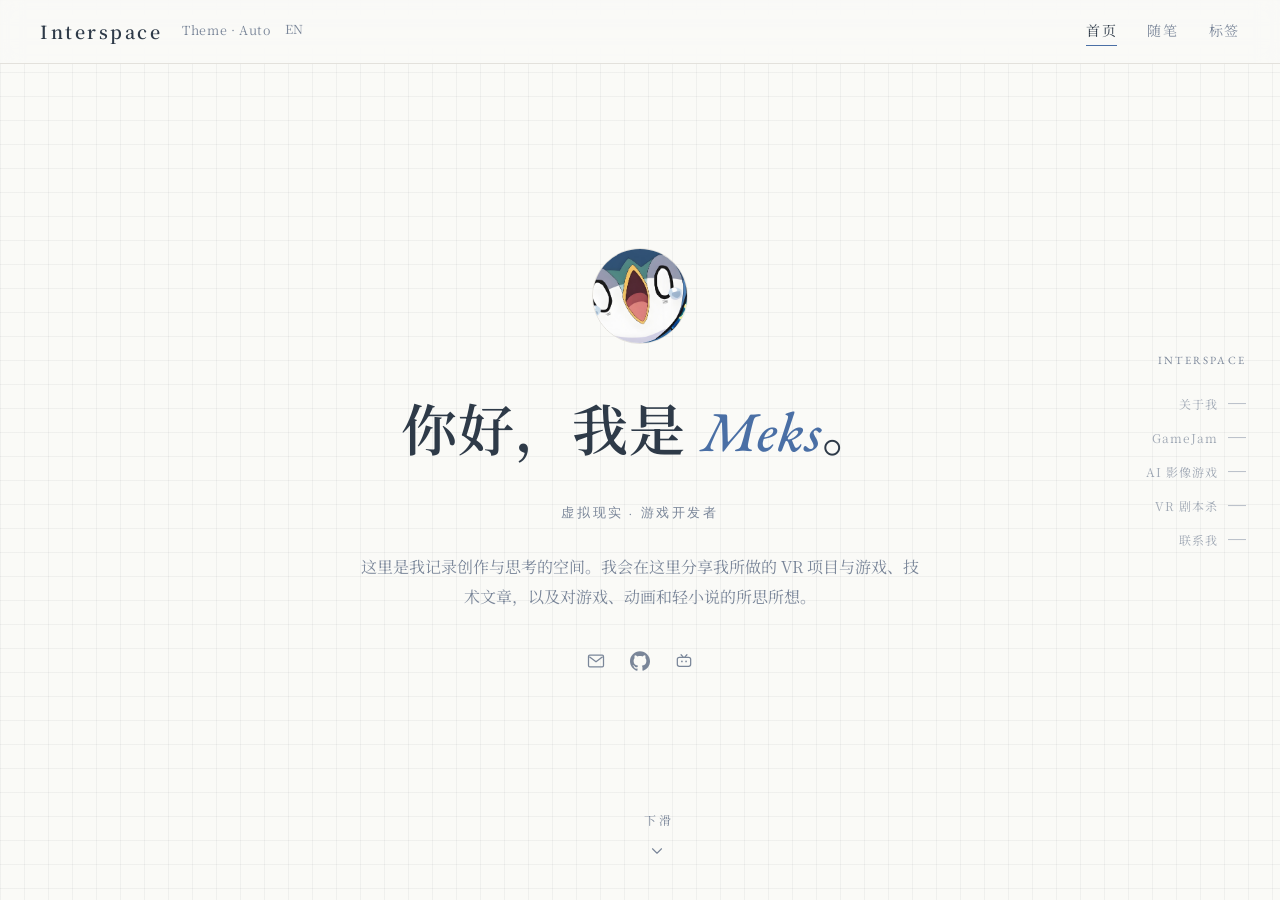
==== index-zh.html @ a68ef485 "Initial site" ====
<!DOCTYPE html>
<html lang="zh-CN" data-theme="system">

<head>
  <meta charset="UTF-8">
  <meta name="viewport" content="width=device-width, initial-scale=1.0">
  <title>Interspace</title>
  <meta name="description" content="Interspace — Meks 的个人博客：代码、建造手记，以及偶尔的随笔。">
  <link rel="icon"
    href="data:image/svg+xml,%3Csvg xmlns='http://www.w3.org/2000/svg' viewBox='0 0 32 32'%3E%3Ccircle cx='16' cy='16' r='9' fill='%232E3A48'/%3E%3C/svg%3E">
  <link rel="preconnect" href="https://fonts.googleapis.com">
  <link rel="preconnect" href="https://fonts.gstatic.com" crossorigin>
  <link
    href="https://fonts.googleapis.com/css2?family=EB+Garamond:ital,wght@0,400;0,500;1,400;1,500&family=Noto+Serif+SC:wght@400;600&display=swap"
    rel="stylesheet">
  <link rel="stylesheet" href="css/style.css?v=10">
  <script>
    (function () {
      var d = document.documentElement;
      d.classList.add('js');
      try {
        var t = localStorage.getItem('yiyu-theme');
        d.setAttribute('data-theme', t || 'system');
      } catch (e) { d.setAttribute('data-theme', 'system'); }
      try {
        if (window.matchMedia('(prefers-reduced-motion: reduce)').matches) d.classList.add('reduced');
      } catch (e) { }
    })();
  </script>
</head>

<body>

  <header class="site-nav">
    <a class="site-logo" href="#s1">Interspace</a>
    <button class="bar-btn" id="themeToggle" type="button">Theme · Auto</button>
    <a class="bar-btn lang-btn" href="index.html" hreflang="en">EN</a>
    <nav class="nav-links" aria-label="主导航">
      <a class="nav-link is-here" href="#s1" aria-current="page">首页</a>
      <a class="nav-link" href="notes-zh.html">随笔</a>
      <a class="nav-link" href="tags-zh.html">标签</a>
    </nav>
  </header>

  <aside class="rail" aria-label="章节进度">
    <span class="rail-name" aria-hidden="true">INTERSPACE</span>
    <nav class="rail-dots" aria-label="章节导航">
      <button class="rail-dot is-current" type="button" aria-label="开场" hidden><span class="dot"
          aria-hidden="true"></span><span class="rail-label">开场</span></button>
      <button class="rail-dot" type="button" aria-label="关于我"><span class="dot" aria-hidden="true"></span><span
          class="rail-label">关于我</span></button>
      <button class="rail-dot" type="button" aria-label="GameJam"><span class="dot" aria-hidden="true"></span><span
          class="rail-label">GameJam</span></button>
      <button class="rail-dot" type="button" aria-label="AI 影像游戏"><span class="dot" aria-hidden="true"></span><span
          class="rail-label">AI 影像游戏</span></button>
      <button class="rail-dot" type="button" aria-label="VR 剧本杀"><span class="dot" aria-hidden="true"></span><span
          class="rail-label">VR 剧本杀</span></button>
      <button class="rail-dot" type="button" aria-label="联系我"><span class="dot" aria-hidden="true"></span><span
          class="rail-label">联系我</span></button>
    </nav>
  </aside>

  <main class="deck" id="deck">
    <div class="deck-track" id="track">

      <!-- 1. 开场 · Hero -->
      <section class="sheet sheet--hero" id="s1" aria-label="开场">
        <div class="sheet-inner">
          <div class="avatar" data-reveal data-order="0"><img src="images/Piplup.png" alt="Meks 的头像"></div>
          <h1 class="hero-title" data-reveal data-order="1">你好，我是 <em>Meks</em>。</h1>
          <p class="en-label" data-reveal data-order="2">虚拟现实 · 游戏开发者</p>
          <p class="hero-intro" data-reveal data-order="3">这里是我记录创作与思考的空间。我会在这里分享我所做的 VR 项目与游戏、技术文章，以及对游戏、动画和轻小说的所思所想。
          </p>
          <ul class="socials" data-reveal data-order="6">
            <li><a href="mailto:maxyx2025@gmail.com" aria-label="邮箱" rel="noopener"><svg viewBox="0 0 24 24" fill="none"
                  stroke="currentColor" stroke-width="1.5" aria-hidden="true">
                  <rect x="3" y="5" width="18" height="14" rx="1.5" />
                  <path d="M4 7l8 6 8-6" stroke-linejoin="round" />
                </svg></a></li>
            <li><a href="https://github.com/maxyx2025" aria-label="GitHub" rel="noopener"><svg viewBox="0 0 24 24"
                  fill="currentColor" aria-hidden="true">
                  <path
                    d="M12 .297c-6.63 0-12 5.373-12 12 0 5.303 3.438 9.8 8.205 11.385.6.113.82-.258.82-.577 0-.285-.01-1.04-.015-2.04-3.338.724-4.042-1.61-4.042-1.61C4.422 18.07 3.633 17.7 3.633 17.7c-1.087-.744.084-.729.084-.729 1.205.084 1.838 1.236 1.838 1.236 1.07 1.835 2.809 1.305 3.495.998.108-.776.417-1.305.76-1.605-2.665-.3-5.466-1.332-5.466-5.93 0-1.31.465-2.38 1.235-3.22-.135-.303-.54-1.523.105-3.176 0 0 1.005-.322 3.3 1.23.96-.267 1.98-.399 3-.405 1.02.006 2.04.138 3 .405 2.28-1.552 3.285-1.23 3.285-1.23.645 1.653.24 2.873.12 3.176.765.84 1.23 1.91 1.23 3.22 0 4.61-2.805 5.625-5.475 5.92.42.36.81 1.096.81 2.22 0 1.606-.015 2.896-.015 3.286 0 .315.21.69.825.57C20.565 22.092 24 17.592 24 12.297c0-6.627-5.373-12-12-12" />
                </svg></a></li>
            <li><a href="https://space.bilibili.com/76751048" aria-label="Bilibili" rel="noopener"><svg
                  viewBox="0 0 24 24" fill="none" stroke="currentColor" stroke-width="1.5" aria-hidden="true">
                  <rect x="4" y="7.5" width="16" height="11" rx="2.5" />
                  <path d="M8.5 4.5 10.8 7M15.5 4.5 13.2 7" stroke-linecap="round" />
                  <circle cx="9.5" cy="12.5" r="1" fill="currentColor" stroke="none" />
                  <circle cx="14.5" cy="12.5" r="1" fill="currentColor" stroke="none" />
                </svg></a></li>
          </ul>
          <a class="scroll-hint" href="#s2" data-reveal data-order="7">
            <span class="hint-text">下滑</span>
            <svg class="chev" viewBox="0 0 24 24" fill="none" stroke="currentColor" stroke-width="1.5"
              stroke-linecap="round" stroke-linejoin="round" aria-hidden="true">
              <path d="M6 9l6 6 6-6" />
            </svg>
          </a>
        </div>
      </section>

      <!-- 2. 关于 -->
      <section class="sheet" id="s2" aria-label="关于">
        <div class="sheet-inner">
          <header class="sec-head">
            <p class="en-label" data-reveal data-order="0">关于</p>
            <h2 class="sec-title" data-reveal data-order="1">关于我</h2>
          </header>
          <div class="col-grid col-grid--75">
            <div class="col-main">
              <p data-reveal data-order="2">我是一名程序员，专注于虚拟现实艺术与游戏开发。我的梦想，是有一天能真正置身于完全沉浸式的元宇宙——像《刀剑神域》或《头号玩家》中的世界。
              </p>
              <p data-reveal data-order="3">键盘之外，我喜欢玩游戏、弹钢琴，也常看动画和轻小说。</p>
            </div>
            <aside class="col-side">
              <p class="en-label" data-reveal data-order="4">近况</p>
              <ul class="side-list">
                <li data-reveal data-order="5">求职——游戏开发实习岗位</li>
                <li data-reveal data-order="6">研究——推荐算法</li>
                <li data-reveal data-order="7">项目——VR剧本杀平台设计与开发</li>
              </ul>
            </aside>
          </div>
          <div class="timeline">
            <div class="tl-item" data-reveal data-order="9"><span class="tl-dot" aria-hidden="true"></span>
              <p class="tl-year">2023.08</p>
              <p class="tl-text">Unity 客户端开发实习生，凡拓数创</p>
              <p class="tl-loc">中国 · 广州</p>
            </div>
            <div class="tl-item" data-reveal data-order="10"><span class="tl-dot" aria-hidden="true"></span>
              <p class="tl-year">2024.06</p>
              <p class="tl-text">管理学学士毕业，华南师范大学</p>
              <p class="tl-loc">中国 · 广州</p>
            </div>
            <div class="tl-item" data-reveal data-order="11"><span class="tl-dot" aria-hidden="true"></span>
              <p class="tl-year">2025</p>
              <p class="tl-text">轻渡 VR 剧本杀开发</p>
              <p class="tl-text">备考修考</p>
              <p class="tl-loc">中国 · 北京</p>
            </div>
            <div class="tl-item" data-reveal data-order="12"><span class="tl-dot" aria-hidden="true"></span>
              <p class="tl-year">2026.04</p>
              <p class="tl-text">情报科学硕士研究生就读，大阪大学</p>
              <p class="tl-loc">日本 · 大阪</p>
            </div>
          </div>
        </div>
      </section>

      <!-- 3. GameJam -->
      <section class="sheet" id="s3" aria-label="GameJam">
        <div class="sheet-inner">
          <header class="sec-head">
            <p class="en-label" data-reveal data-order="0">GameJam</p>
            <h2 class="sec-title" data-reveal data-order="1">GameJam</h2>
          </header>
          <p data-reveal data-order="2">GameJam 是一场限时开发挑战：围绕现场公布的主题，在 48 小时内从零做出一款游戏。以下是我参加过的四次
            GameJam。</p>
          <ul class="gj-list">
            <li class="gj-item is-open" data-reveal data-order="3">
              <button class="gj-head" type="button" aria-expanded="true">
                <span class="gj-name">Global Game Jam 2024</span>
                <span class="gj-loc">广州</span>
                <span class="gj-theme">主题 · SMILE</span>
                <svg class="gj-chev" viewBox="0 0 24 24" fill="none" stroke="currentColor" stroke-width="1.5"
                  stroke-linecap="round" stroke-linejoin="round" aria-hidden="true">
                  <path d="M6 9l6 6 6-6" />
                </svg>
              </button>
              <div class="gj-detail">
                <div class="gj-detail-in">
                  <img src="images/gamejam/smile.png" alt="Smile Photo Studio 游戏封面">
                  <div class="gj-info">
                    <p class="gj-game">Smile Photo Studio</p>
                    <p class="gj-tags">恐怖</p>
                    <p class="gj-links">
                      <a class="u-link" href="https://meksqwq.itch.io/smile-photo-studio" target="_blank"
                        rel="noopener">itch.io 试玩</a>
                      <a class="u-link" href="https://www.bilibili.com/video/BV1EC411h7Wx" target="_blank"
                        rel="noopener">Bilibili 视频</a>
                    </p>
                  </div>
                </div>
              </div>
            </li>
            <li class="gj-item" data-reveal data-order="4">
              <button class="gj-head" type="button" aria-expanded="false">
                <span class="gj-name">CiGA Game Jam 2024</span>
                <span class="gj-loc">深圳</span>
                <span class="gj-theme">主题 · Limit</span>
                <svg class="gj-chev" viewBox="0 0 24 24" fill="none" stroke="currentColor" stroke-width="1.5"
                  stroke-linecap="round" stroke-linejoin="round" aria-hidden="true">
                  <path d="M6 9l6 6 6-6" />
                </svg>
              </button>
              <div class="gj-detail">
                <div class="gj-detail-in">
                  <img src="images/gamejam/limit.png" alt="Limitmare 游戏封面">
                  <div class="gj-info">
                    <p class="gj-game">Limitmare</p>
                    <p class="gj-tags">平台跳跃 · 策略</p>
                    <p class="gj-links">
                      <a class="u-link" href="https://meksqwq.itch.io/limited" target="_blank" rel="noopener">itch.io
                        试玩</a>
                      <a class="u-link" href="https://www.bilibili.com/video/BV11fhXewE1r" target="_blank"
                        rel="noopener">Bilibili 视频</a>
                    </p>
                  </div>
                </div>
              </div>
            </li>
            <li class="gj-item" data-reveal data-order="5">
              <button class="gj-head" type="button" aria-expanded="false">
                <span class="gj-name">Global Game Jam 2023</span>
                <span class="gj-loc">深圳</span>
                <span class="gj-theme">主题 · Root</span>
                <svg class="gj-chev" viewBox="0 0 24 24" fill="none" stroke="currentColor" stroke-width="1.5"
                  stroke-linecap="round" stroke-linejoin="round" aria-hidden="true">
                  <path d="M6 9l6 6 6-6" />
                </svg>
              </button>
              <div class="gj-detail">
                <div class="gj-detail-in">
                  <img src="images/gamejam/root.png" alt="RootToy 游戏封面">
                  <div class="gj-info">
                    <p class="gj-game">RootToy</p>
                    <p class="gj-tags">放松</p>
                    <p class="gj-links">
                      <a class="u-link" href="https://meksqwq.itch.io/roottoy" target="_blank" rel="noopener">itch.io
                        试玩</a>
                      <a class="u-link" href="https://www.bilibili.com/video/BV1N54y1g7id/" target="_blank"
                        rel="noopener">Bilibili 视频</a>
                    </p>
                  </div>
                </div>
              </div>
            </li>
            <li class="gj-item" data-reveal data-order="6">
              <button class="gj-head" type="button" aria-expanded="false">
                <span class="gj-name">CiGA Game Jam 2023</span>
                <span class="gj-loc">深圳</span>
                <span class="gj-theme">主题 · Touch</span>
                <svg class="gj-chev" viewBox="0 0 24 24" fill="none" stroke="currentColor" stroke-width="1.5"
                  stroke-linecap="round" stroke-linejoin="round" aria-hidden="true">
                  <path d="M6 9l6 6 6-6" />
                </svg>
              </button>
              <div class="gj-detail">
                <div class="gj-detail-in">
                  <img src="images/gamejam/touch.png" alt="CrazyWheels 游戏封面">
                  <div class="gj-info">
                    <p class="gj-game">CrazyWheels</p>
                    <p class="gj-tags">解谜</p>
                    <p class="gj-links">
                      <a class="u-link" href="https://meksqwq.itch.io/crazy-roller-skating-teacher" target="_blank"
                        rel="noopener">itch.io 试玩</a>
                      <a class="u-link" href="https://www.bilibili.com/video/BV1BP411y7oA" target="_blank"
                        rel="noopener">Bilibili 视频</a>
                    </p>
                  </div>
                </div>
              </div>
            </li>
          </ul>
        </div>
      </section>

      <!-- 4. 项目 01 -->
      <section class="sheet" id="s4" aria-label="项目 01">
        <div class="sheet-inner">
          <header class="sec-head">
            <p class="en-label" data-reveal data-order="0">AI 影像游戏</p>
            <h2 class="sec-title" data-reveal data-order="1">Cyberspace - AI 影像游戏</h2>
          </header>
          <div class="col-grid col-grid--proj">
            <div class="col-main">
              <p data-reveal data-order="2">林云的父母一夜之间消失无踪，只留下一身债务。被讨债人逼得走投无路的他逃到 S 市朋友的公寓，通过全身 VR
                设备潜入了元宇宙——从撤离战场到开放世界再到夏日庆典，还有狙击手见雪、侦探墨殊、舞者玲珑和向导小梦四位女主的恋爱路线。而在父母失踪的背后，一个足以改变世界的秘密正浮出水面。</p>
              <p class="en-label proj-tech" data-reveal data-order="4">SLG · AI 影像 · 元宇宙</p>
              <p class="proj-links" data-reveal data-order="5">
                <a class="u-link">了解更多..</a>
              </p>
            </div>
            <div class="proj-visual proj-visual--image" data-reveal data-order="2" data-variant="fade"><img
                src="images/CyberSpace.png" alt="Cyberspace 项目宣传图"></div>
          </div>
        </div>
      </section>

      <!-- 5. 项目 02 -->
      <section class="sheet" id="s5" aria-label="项目 02">
        <div class="sheet-inner">
          <header class="sec-head">
            <p class="en-label" data-reveal data-order="0">VR 剧本杀</p>
            <h2 class="sec-title" data-reveal data-order="1">轻渡 - VR 剧本杀</h2>
          </header>
          <div class="col-grid col-grid--proj">
            <div class="proj-visual proj-visual--image" data-reveal data-order="2" data-variant="fade"><img
                src="images/剧本杀.png" alt="轻渡 VR 剧本杀宣传图"></div>
            <div class="col-main">
              <p data-reveal data-order="2">邀请好友、选择剧本。游戏开始后，所有玩家便一同走进故事世界，置身于为剧情量身打造的沉浸式场景中——从被风暴封锁的庄园，到霓虹闪烁的都市。</p>
              <p data-reveal data-order="3">戴上 VR头显后，每位玩家都能操控自己的全身虚拟化身，扮演剧本中的角色。在主持人的引导下，大家搜集证据、相互对质，逐步拼凑出真相——而每个角色手中，都握着谜底的一块碎片。</p>
              <p class="en-label proj-tech" data-reveal data-order="4">多人联机 · VR · 剧本杀</p>
              <p class="proj-links" data-reveal data-order="5">
                <a class="u-link" href="https://www.bilibili.com/video/BV1qhKjeEESP" target="_blank"
                  rel="noopener">了解更多..</a>
              </p>
            </div>
          </div>
        </div>
      </section>

      <!-- 6. 联系 · 订阅 -->
      <section class="sheet sheet--closing" id="s6" aria-label="联系">
        <div class="sheet-inner">
          <p class="en-label" data-reveal data-order="0">通讯订阅</p>
          <h2 class="sec-title closing-title" data-reveal data-order="1">保持联系</h2>
          <p class="closing-text" data-reveal data-order="2">聊聊我正在做什么、最近读了什么，以及刚刚发布了什么。<br>没有广告，随时可以退订。</p>
          <p data-reveal data-order="3"><a class="btn"
              href="mailto:maxyx2025@gmail.com?subject=Subscribe%20to%20Interspace">订阅</a></p>
          <ul class="socials contact-socials" data-reveal data-order="4">
            <li><button class="icon-btn" type="button" data-copy="1485232009" title="点击复制 QQ 号"
                aria-label="复制 QQ 号"><svg viewBox="0 0 24 24" fill="currentColor" aria-hidden="true">
                  <path
                    d="M21.395 15.035a40 40 0 0 0-.803-2.264l-1.079-2.695c.001-.032.014-.562.014-.836C19.526 4.632 17.351 0 12 0S4.474 4.632 4.474 9.241c0 .274.013.804.014.836l-1.08 2.695a39 39 0 0 0-.802 2.264c-1.021 3.283-.69 4.643-.438 4.673.54.065 2.103-2.472 2.103-2.472 0 1.469.756 3.387 2.394 4.771-.612.188-1.363.479-1.845.835-.434.32-.379.646-.301.778.343.578 5.883.369 7.482.189 1.6.18 7.14.389 7.483-.189.078-.132.132-.458-.301-.778-.483-.356-1.233-.646-1.846-.836 1.637-1.384 2.393-3.302 2.393-4.771 0 0 1.563 2.537 2.103 2.472.251-.03.581-1.39-.438-4.673" />
                </svg><span class="copy-label">已复制！</span></button></li>
            <li><button class="icon-btn" type="button" data-copy="meksqaq" title="点击复制用户名"
                aria-label="复制 Discord 用户名"><svg viewBox="0 0 24 24" fill="currentColor" aria-hidden="true">
                  <path
                    d="M20.317 4.3698a19.7913 19.7913 0 00-4.8851-1.5152.0741.0741 0 00-.0785.0371c-.211.3753-.4447.8648-.6083 1.2495-1.8447-.2762-3.68-.2762-5.4868 0-.1636-.3933-.4058-.8742-.6177-1.2495a.077.077 0 00-.0785-.037 19.7363 19.7363 0 00-4.8852 1.515.0699.0699 0 00-.0321.0277C.5334 9.0458-.319 13.5799.0992 18.0578a.0824.0824 0 00.0312.0561c2.0528 1.5076 4.0413 2.4228 5.9929 3.0294a.0777.0777 0 00.0842-.0276c.4616-.6304.8731-1.2952 1.226-1.9942a.076.076 0 00-.0416-.1057c-.6528-.2476-1.2743-.5495-1.8722-.8923a.077.077 0 01-.0076-.1277c.1258-.0943.2517-.1923.3718-.2914a.0743.0743 0 01.0776-.0105c3.9278 1.7933 8.18 1.7933 12.0614 0a.0739.0739 0 01.0785.0095c.1202.099.246.1981.3728.2924a.077.077 0 01-.0066.1276 12.2986 12.2986 0 01-1.873.8914.0766.0766 0 00-.0407.1067c.3604.698.7719 1.3628 1.225 1.9932a.076.076 0 00.0842.0286c1.961-.6067 3.9495-1.5219 6.0023-3.0294a.077.077 0 00.0313-.0552c.5004-5.177-.8382-9.6739-3.5485-13.6604a.061.061 0 00-.0312-.0286zM8.02 15.3312c-1.1825 0-2.1569-1.0857-2.1569-2.419 0-1.3332.9555-2.4189 2.157-2.4189 1.2108 0 2.1757 1.0952 2.1568 2.419 0 1.3332-.9555 2.4189-2.1569 2.4189zm7.9748 0c-1.1825 0-2.1569-1.0857-2.1569-2.419 0-1.3332.9554-2.4189 2.1569-2.4189 1.2108 0 2.1757 1.0952 2.1568 2.419 0 1.3332-.946 2.4189-2.1568 2.4189Z" />
                </svg><span class="copy-label">已复制！</span></button></li>
            <li><a href="mailto:maxyx2025@gmail.com" aria-label="邮箱"><svg viewBox="0 0 24 24" fill="none"
                  stroke="currentColor" stroke-width="1.5" aria-hidden="true">
                  <rect x="3" y="5" width="18" height="14" rx="1.5" />
                  <path d="M4 7l8 6 8-6" stroke-linejoin="round" />
                </svg></a></li>
          </ul>
        </div>
      </section>

    </div>
  </main>

  <script src="js/main.js?v=8"></script>
</body>

</html>
---- css/style.css ----
/* ==========================================================================
   Interspace · 视觉规范
   稿纸 / 墨蓝 / 竖排 / 克制单色
   ========================================================================== */

/* ---------- 色板与令牌 ---------- */
:root {
  --paper: #FAFAF7;
  --ink: #2E3A48;
  --ink-soft: #7A8699;
  --accent: #4A6FA5;
  --hairline: #E3E1DC;
  --grid: rgba(46, 58, 72, .05);
  --ease-flip: cubic-bezier(.77, 0, .18, 1);
  --ease-out: cubic-bezier(.22, 1, .36, 1);
  --serif-zh: "Noto Serif SC", "Songti SC", "STSong", "SimSun", serif;
  --serif-en: "EB Garamond", "Cormorant Garamond", Georgia, "Times New Roman", serif;
}

html[data-theme="dark"] {
  --paper: #1B1E24;
  --ink: #D8DCE3;
  --ink-soft: #8A93A3;
  --accent: #8FB0DC;
  --hairline: #2B303A;
  --grid: rgba(216, 220, 227, .05);
}

@media (prefers-color-scheme: dark) {
  html[data-theme="system"] {
    --paper: #1B1E24;
    --ink: #D8DCE3;
    --ink-soft: #8A93A3;
    --accent: #8FB0DC;
    --hairline: #2B303A;
    --grid: rgba(216, 220, 227, .05);
  }
}

/* ---------- 基础 ---------- */
*, *::before, *::after { box-sizing: border-box; margin: 0; padding: 0; }

html { -webkit-text-size-adjust: 100%; }
html.snap { scroll-behavior: smooth; scroll-snap-type: y proximity; }

body {
  font-family: var(--serif-zh);
  font-size: 16.5px;
  line-height: 1.9;
  color: var(--ink);
  background-color: var(--paper);
  background-image:
    linear-gradient(var(--grid) 1px, transparent 1px),
    linear-gradient(90deg, var(--grid) 1px, transparent 1px);
  background-size: 24px 24px;
  transition: background-color .4s ease, color .4s ease;
}

::selection { background: rgba(74, 111, 165, .18); }

a { color: inherit; }
ul { list-style: none; }
button { font-family: inherit; }

:focus-visible { outline: 1px solid var(--accent); outline-offset: 3px; }

/* ---------- 通用小件 ---------- */
.en-label {
  font-family: var(--serif-en);
  text-transform: uppercase;
  letter-spacing: .2em;
  font-size: 13px;
  color: var(--ink-soft);
}

/* 链接：1px 下划线，悬停时青蓝自左向右生长 */
.u-link {
  position: relative;
  display: inline-block;
  color: var(--ink);
  text-decoration: none;
  padding-bottom: 3px;
  transition: color .25s ease-out;
}
.u-link::before,
.u-link::after {
  content: "";
  position: absolute;
  left: 0;
  bottom: 0;
  width: 100%;
  height: 1px;
}
.u-link::before { background: var(--hairline); }
.u-link::after {
  background: var(--accent);
  transform: scaleX(0);
  transform-origin: left center;
  transition: transform .25s ease-out;
}
.u-link:hover { color: var(--accent); }
.u-link:hover::after { transform: scaleX(1); }

.btn {
  display: inline-block;
  padding: 14px 44px;
  border: 1px solid var(--ink);
  color: var(--ink);
  text-decoration: none;
  letter-spacing: .3em;
  text-indent: .3em; /* 视觉居中补偿字距 */
  font-size: 15px;
  background: transparent;
  cursor: pointer;
  transition: background-color .3s var(--ease-out), color .3s var(--ease-out);
}
.btn:hover { background: var(--ink); color: var(--paper); }

.sep { color: var(--hairline); margin: 0 14px; }

/* ---------- 顶部导航 ---------- */
.site-nav {
  position: fixed;
  top: 0; left: 0; right: 0;
  z-index: 60;
  height: 64px;
  display: flex;
  align-items: center;
  justify-content: space-between;
  padding: 0 40px;
  border-bottom: 1px solid var(--hairline);
  background: var(--paper);
  background: color-mix(in srgb, var(--paper) 86%, transparent);
  -webkit-backdrop-filter: blur(10px);
  backdrop-filter: blur(10px);
}
.site-logo {
  font-size: 18px;
  font-weight: 600;
  letter-spacing: .14em;
  text-decoration: none;
  color: var(--ink);
}
.nav-links { display: flex; align-items: center; gap: 30px; }
/* 主题切换紧贴站名右侧，语言切换跟在其旁，导航组顶回最右 */
.site-nav > .bar-btn { margin-left: 20px; }
.site-nav > .lang-btn { margin-left: 14px; margin-right: auto; }
.nav-link {
  font-size: 14px;
  letter-spacing: .12em;
  color: var(--ink-soft);
  text-decoration: none;
  padding-bottom: 3px;
  background-image: linear-gradient(var(--accent), var(--accent));
  background-repeat: no-repeat;
  background-size: 0% 1px;
  background-position: 0 100%;
  transition: background-size .25s ease-out, color .25s ease-out;
}
.nav-link:hover { color: var(--accent); background-size: 100% 1px; }
.nav-link.is-here { color: var(--ink); background-size: 100% 1px; }

/* ---------- 右侧章节进度（横线 + 横排标签） ---------- */
.rail {
  position: fixed;
  right: 34px;
  top: 50%;
  transform: translateY(-50%);
  z-index: 50;
  display: flex;
  flex-direction: column;
  align-items: flex-end;
  gap: 22px;
}
.rail-name {
  font-family: var(--serif-en);
  text-transform: uppercase;
  letter-spacing: .2em;
  font-size: 11px;
  color: var(--ink-soft);
}
.rail-dots {
  display: flex;
  flex-direction: column;
  align-items: flex-end;
  gap: 13px;
}
.rail-dot {
  display: flex;
  flex-direction: row-reverse; /* 横线居右，标签向左延伸 */
  align-items: center;
  gap: 10px;
  background: none;
  border: 0;
  padding: 2px 0;
  cursor: pointer;
}
.rail-dot .dot {
  width: 18px;
  height: 1px;
  background: var(--ink-soft);
  opacity: .5;
  transition: width .3s ease-out, background-color .3s ease-out, opacity .3s ease-out;
}
.rail-dot[hidden] { display: none; }
.rail-dot .rail-label {
  font-size: 12px;
  letter-spacing: .08em;
  color: var(--ink-soft);
  opacity: .7;
  transition: color .3s ease-out, opacity .3s ease-out;
}
.rail-dot:hover .rail-label { opacity: 1; }
.rail-dot:hover .dot { opacity: 1; }
.rail-dot.is-current .dot {
  width: 30px;
  background: var(--accent);
  opacity: 1;
}
.rail-dot.is-current .rail-label { color: var(--ink); opacity: 1; }

/* ---------- 长卷：分屏结构 ---------- */
/* 默认（无 JS / 降级）为普通堆叠，内容天然完整 */
.sheet { min-height: 100vh; min-height: 100dvh; display: flex; }
.sheet-inner {
  position: relative;
  width: 100%;
  max-width: 1080px;
  margin: 0 auto;
  padding: calc(64px + 10vh) 48px 8vh;
  display: flex;
  flex-direction: column;
}

/* 桌面翻页模式：容器不滚动，JS 以 transform 整卷位移 */
body.mode-deck { overflow: hidden; }
body.mode-deck .deck { height: 100vh; height: 100dvh; overflow: hidden; }
body.mode-deck .deck-track {
  transition: transform 400ms var(--ease-flip);
  will-change: transform;
}
body.mode-deck .sheet { height: 100vh; height: 100dvh; min-height: 0; }

/* 滚动模式（移动端 / 降级）：吸附 + 自由滚动 */
body.mode-scroll .sheet { scroll-snap-align: start; }

/* ---------- 文本浮入（JS 接管表现层；无 JS 时内容照常呈现） ---------- */
html.js [data-reveal] {
  opacity: 0;
  transform: translateY(24px);
  filter: blur(4px);
  transition:
    opacity .45s var(--ease-out),
    transform .45s var(--ease-out),
    filter .45s var(--ease-out);
}
html.js [data-reveal][data-variant="fade"] { transform: none; }
html.js [data-reveal].revealed { opacity: 1; transform: none; filter: none; }
html.reduced [data-reveal] {
  opacity: 1 !important;
  transform: none !important;
  filter: none !important;
  transition: none !important;
}

/* ---------- 1. Hero ---------- */
.sheet--hero .sheet-inner {
  align-items: center;
  justify-content: center;
  text-align: center;
  padding-bottom: 14vh; /* 视觉重心略偏上 */
}
.avatar {
  width: 96px; height: 96px;
  border-radius: 50%;
  border: 1px solid var(--hairline);
  display: flex;
  align-items: center;
  justify-content: center;
  position: relative;
  overflow: hidden;
}
.avatar::after {
  content: "";
  position: absolute;
  inset: -7px;
  border-radius: 50%;
  border: 1px dashed var(--hairline);
}
.avatar img {
  width: 100%;
  height: 100%;
  object-fit: cover;
  display: block;
}
.hero-title {
  font-size: clamp(40px, 5vw, 56px);
  font-weight: 600;
  letter-spacing: .02em;
  margin: 30px 0 16px;
}
.hero-title em {
  font-family: var(--serif-en);
  font-style: italic;
  font-weight: 500;
  color: var(--accent);
}
.hero-intro {
  margin-top: 26px;
  max-width: 560px;
  font-size: 16px;
  color: var(--ink-soft);
}
.socials {
  display: flex;
  gap: 24px;
  margin-top: 36px;
  justify-content: center;
}
.socials a {
  color: var(--ink-soft);
  display: inline-flex;
  transition: color .25s ease-out, transform .25s ease-out;
}
.socials a:hover { color: var(--accent); transform: translateY(-2px); }
.socials svg { width: 20px; height: 20px; }

/* 向下提示箭头：呼吸循环 */
.scroll-hint {
  position: absolute;
  left: 50%;
  bottom: 4.5vh;
  transform: translateX(-50%);
  display: flex;
  flex-direction: column;
  align-items: center;
  gap: 10px;
  color: var(--ink-soft);
  text-decoration: none;
}
.hint-text { font-size: 12px; letter-spacing: .3em; text-indent: .3em; }
.scroll-hint .chev { width: 18px; height: 18px; animation: breathe 1.6s ease-in-out infinite; }
@keyframes breathe {
  0%, 100% { transform: translateY(0); }
  50% { transform: translateY(8px); }
}

/* ---------- 章节标题（双语标题对） ---------- */
.sec-head { margin-bottom: 6vh; }
.sec-head .en-label { display: block; margin-bottom: 14px; }
.sec-title { font-size: clamp(32px, 3.4vw, 40px); font-weight: 600; letter-spacing: .02em; }
#s5 .sec-title { font-size: clamp(22px, 2.8vw, 34px); } /* 长标题收窄字号，一行放下 */

/* ---------- 分栏 ---------- */
.col-grid { display: grid; gap: 64px; }
.col-grid--75 { grid-template-columns: 7fr 5fr; }
.col-grid--proj { grid-template-columns: 6fr 6fr; align-items: center; }
.col-main p + p { margin-top: 1.2em; }

.side-list li { padding: 6px 0 6px 18px; position: relative; color: var(--ink); }
.side-list li::before {
  content: "";
  position: absolute;
  left: 0; top: 1.05em;
  width: 6px; height: 1px;
  background: var(--ink-soft);
}

/* ---------- 时间轴（圆点自左向右点亮） ---------- */
.timeline {
  margin-top: 8vh;
  border-top: 1px solid var(--hairline);
  padding-top: 26px;
  display: flex;
  justify-content: space-between;
}
.tl-item { position: relative; flex: 1; padding-right: 16px; }
.tl-dot {
  position: absolute;
  left: 0; top: -31px;
  width: 9px; height: 9px;
  border-radius: 50%;
  background: var(--paper);
  border: 1px solid var(--ink-soft);
}
.tl-year {
  font-family: var(--serif-en);
  font-size: 16px;
  letter-spacing: .08em;
  color: var(--ink);
}
.tl-text { font-size: 13px; color: var(--ink-soft); margin-top: 2px; }
.tl-loc {
  font-family: var(--serif-en);
  font-size: 12px;
  letter-spacing: .06em;
  color: var(--ink-soft);
  opacity: .8;
  margin-top: 1px;
}

/* ---------- 项目 ---------- */
.proj-tech { margin-top: 28px; }
.proj-links { margin-top: 22px; display: flex; gap: 28px; }
.proj-visual {
  border: 1px solid var(--hairline);
  min-height: 320px;
  display: flex;
  align-items: center;
  justify-content: center;
  position: relative;
  background-image:
    linear-gradient(var(--grid) 1px, transparent 1px),
    linear-gradient(90deg, var(--grid) 1px, transparent 1px);
  background-size: 24px 24px;
}
.proj-visual::after {
  content: "";
  position: absolute;
  inset: 10px;
  border: 1px solid var(--hairline);
  pointer-events: none;
}
.proj-glyph { font-size: 120px; font-weight: 600; color: var(--accent); opacity: .85; }

.proj-visual--video { background-image: none; min-height: 0; }
.proj-visual--video::after { content: none; }
.proj-visual--video iframe {
  display: block;
  width: 100%;
  aspect-ratio: 16 / 9;
  border: 0;
}

.proj-visual--image { background-image: none; min-height: 0; }
.proj-visual--image::after { content: none; }
.proj-visual--image img {
  display: block;
  width: 100%;
  aspect-ratio: 16 / 9;
  object-fit: cover;
}

/* ---------- GameJam 折叠列表 ---------- */
#s3 .sheet-inner { max-width: 1200px; }
#s3 .sec-head { margin-bottom: 3vh; }
#s3 .sheet-inner > p { max-width: 720px; }
.gj-list { margin-top: 2.5vh; border-top: 1px solid var(--hairline); }
.gj-item { border-bottom: 1px solid var(--hairline); }
.gj-head {
  display: flex;
  align-items: baseline;
  gap: 18px;
  width: 100%;
  padding: 12px 2px;
  border: 0;
  background: none;
  color: var(--ink);
  font-size: 16.5px;
  text-align: left;
  cursor: pointer;
  transition: color .25s ease-out;
}
.gj-head:hover { color: var(--accent); }
.gj-name { font-size: 17px; font-weight: 600; }
.gj-loc { font-size: 12.5px; letter-spacing: .1em; color: var(--ink-soft); }
.gj-theme { margin-left: auto; font-family: var(--serif-en); font-style: italic; color: var(--ink-soft); }
.gj-chev { width: 13px; height: 13px; flex: none; align-self: center; transition: transform .3s var(--ease-out); }
.gj-head[aria-expanded="true"] .gj-chev { transform: rotate(180deg); }
/* grid-template-rows 0fr→1fr 过渡，展开/收起丝滑 */
.gj-detail {
  display: grid;
  grid-template-rows: 0fr;
  opacity: 0;
  transition: grid-template-rows .4s var(--ease-out), opacity .3s ease-out;
}
.gj-item.is-open .gj-detail { grid-template-rows: 1fr; opacity: 1; }
html.reduced .gj-detail { transition: none; }
.gj-detail-in {
  min-height: 0;
  overflow: hidden;
  display: flex;
  gap: 28px;
  padding: 4px 2px 18px;
}
.gj-detail img {
  width: 240px;
  aspect-ratio: 16 / 9;
  object-fit: cover;
  align-self: flex-start;
  border: 1px solid var(--hairline);
}
.gj-game { font-size: 18px; font-weight: 600; }
.gj-tags {
  font-family: var(--serif-en);
  text-transform: uppercase;
  letter-spacing: .2em;
  font-size: 13px;
  color: var(--ink-soft);
  margin: 4px 0 12px;
}
.gj-links { display: flex; gap: 28px; }

/* ---------- 5. Contact（收尾） ---------- */
.sheet--closing .sheet-inner { align-items: center; justify-content: center; text-align: center; }
.closing-title { font-size: clamp(36px, 4vw, 48px); margin-top: 16px; }
.closing-text { margin: 26px 0 40px; color: var(--ink-soft); }
.contact-socials { margin-top: 40px; }
.socials .icon-btn {
  background: none;
  border: 0;
  padding: 0;
  font: inherit;
  color: var(--ink-soft);
  display: inline-flex;
  align-items: center;
  cursor: pointer;
  transition: color .25s ease-out, transform .25s ease-out;
}
.socials .icon-btn:hover { color: var(--accent); transform: translateY(-2px); }
.icon-btn .copy-label { display: none; font-size: 13px; letter-spacing: .08em; }
.icon-btn.copied { color: var(--accent); }
.icon-btn.copied svg { display: none; }
.icon-btn.copied .copy-label { display: inline; }

.bar-btn {
  background: none;
  border: 0;
  padding: 0 0 3px;
  color: var(--ink-soft);
  font-size: 12.5px;
  letter-spacing: .05em;
  text-decoration: none;
  cursor: pointer;
  background-image: linear-gradient(var(--accent), var(--accent));
  background-repeat: no-repeat;
  background-size: 0% 1px;
  background-position: 0 100%;
  transition: background-size .25s ease-out, color .25s ease-out;
}
.bar-btn:hover { color: var(--accent); background-size: 100% 1px; }

/* ---------- 子页面（手记 / 标签 / 项目） ---------- */
.page-inner {
  max-width: 760px;
  margin: 0 auto;
  padding: 150px 32px 12vh;
  min-height: 72vh;
}
.page-inner .sec-head { margin-bottom: 5vh; }
.note-item {
  display: flex;
  justify-content: space-between;
  gap: 28px;
  padding: 26px 0;
  border-bottom: 1px solid var(--hairline);
}
.note-name { font-size: 20px; font-weight: 600; }
.note-excerpt { color: var(--ink-soft); font-size: 14.5px; margin-top: 6px; }
.note-side { text-align: right; flex-shrink: 0; }
.note-side time { font-family: var(--serif-en); letter-spacing: .12em; font-size: 13px; color: var(--ink-soft); }
.note-tags { font-size: 12.5px; color: var(--ink-soft); margin-top: 6px; letter-spacing: .1em; }

.tag-cloud { line-height: 2.4; }
.tag-cloud .u-link { margin-right: 26px; font-size: 17px; }
.tag-cloud sup { font-family: var(--serif-en); font-size: 11px; color: var(--ink-soft); margin-left: 4px; }

.page-project { padding: 30px 0; border-bottom: 1px solid var(--hairline); }
.page-project h2 { font-size: 22px; font-weight: 600; }
.page-project .en-label { display: block; margin: 10px 0 14px; }
.page-project p { color: var(--ink); }
.page-project .proj-links { margin-top: 16px; }

/* ---------- 文章页 ---------- */
.post { max-width: 720px; }
.post h2 {
  font-size: 24px;
  font-weight: 600;
  margin: 2.2em 0 .9em;
  padding-top: 1.2em;
  border-top: 1px solid var(--hairline);
}
.post h2:first-child { margin-top: 0; padding-top: 0; border-top: 0; }
.post h3 { font-size: 18px; font-weight: 600; margin: 1.8em 0 .4em; }
.post p { margin: .9em 0; }
.post img {
  display: block;
  max-width: 100%;
  max-height: 72vh;
  width: auto;
  border: 1px solid var(--hairline);
  margin: 1.6em auto;
}
.post img.post-img--small { max-width: 420px; }
.post-date {
  font-family: var(--serif-en);
  letter-spacing: .08em;
  color: var(--ink-soft);
  margin-right: 14px;
  white-space: nowrap;
}
.post-score { font-weight: 600; }
.post-q { font-style: italic; color: var(--ink-soft); }

/* ---------- 回到顶部悬浮按钮 ---------- */
.to-top {
  position: fixed;
  right: 28px;
  bottom: 28px;
  z-index: 150;
  width: 44px;
  height: 44px;
  border: 1px solid var(--hairline);
  border-radius: 50%;
  background: rgba(122, 134, 153, .16);
  backdrop-filter: blur(8px);
  -webkit-backdrop-filter: blur(8px);
  color: var(--ink-soft);
  cursor: pointer;
  display: flex;
  align-items: center;
  justify-content: center;
  opacity: 0;
  pointer-events: none;
  transform: translateY(8px);
  transition: opacity .3s ease-out, transform .3s ease-out, color .25s ease-out;
}
.to-top.show { opacity: 1; pointer-events: auto; transform: none; }
.to-top:hover { color: var(--accent); }
.to-top svg { width: 18px; height: 18px; }
html.reduced .to-top { transition: none; }
.post-gallery {
  display: grid;
  grid-template-columns: 1fr;
  gap: 16px;
  margin: 1.6em 0;
}
.post-gallery img { width: 100%; max-height: none; margin: 0; }

/* ==========================================================================
   响应式
   ========================================================================== */

/* 768–1279px：双栏改单栏堆叠；竖排书脊收窄为顶部横排小字 */
@media (max-width: 1279px) {
  .rail-name, .rail-label { display: none; }
  .col-grid { grid-template-columns: 1fr; gap: 44px; }
  .timeline { flex-wrap: wrap; row-gap: 26px; }
  .tl-item { flex: 0 0 30%; }
}

/* <768px / 触屏：普通滚动，隐藏书脊 */
@media (max-width: 767px) {
  .rail { display: none; }
  .site-nav { padding: 0 20px; }
  .nav-links { gap: 18px; }
  .site-nav > #themeToggle { display: none; } /* 小屏隐藏主题切换，避免拥挤；语言切换保留 */
  .site-nav > .lang-btn { margin-left: 20px; margin-right: auto; }
  .sheet-inner { padding: calc(64px + 7vh) 24px 8vh; }
  .tl-item { flex: 0 0 45%; }
  .proj-visual { min-height: 220px; }
  .proj-glyph { font-size: 84px; }
  .gj-head { flex-wrap: wrap; gap: 4px 12px; }
  .gj-theme { margin-left: 0; flex-basis: 100%; order: 3; }
  .gj-chev { margin-left: auto; }
  .gj-detail-in { flex-direction: column; gap: 14px; }
  .gj-detail img { width: 100%; max-width: 300px; }
  .note-item { flex-direction: column; gap: 8px; }
  .note-side { text-align: left; }
  .post-gallery { grid-template-columns: 1fr; }
  .sep { margin: 0 8px; }
}
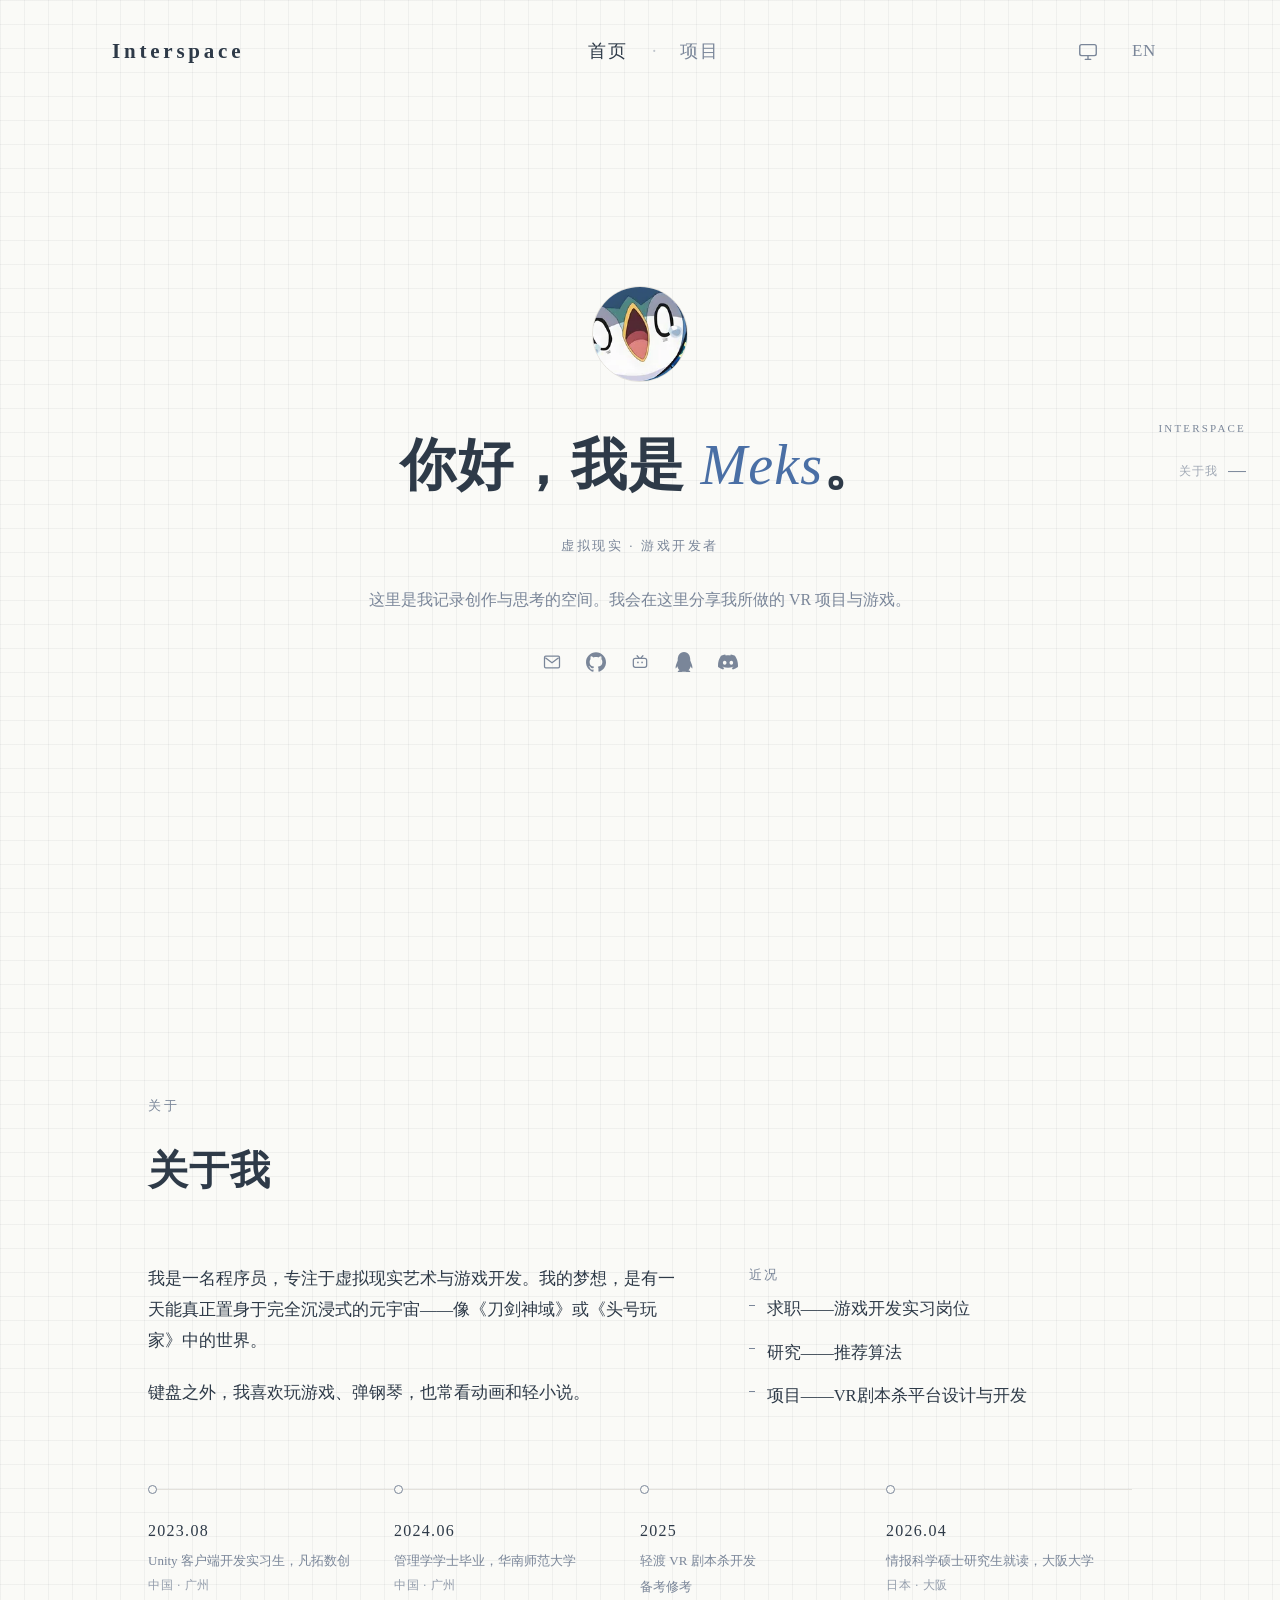
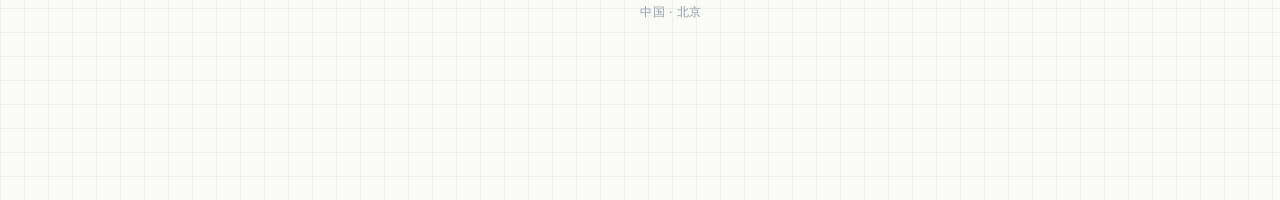
==== commit cfffd503: "Redesign header, add projects pages, optimize performance (WebP images, self-hosted fonts)" ====
--- a/index-zh.html
+++ b/index-zh.html
@@ -3,28 +3,21 @@
 
 <head>
   <meta charset="UTF-8">
-  <meta name="viewport" content="width=device-width, initial-scale=1.0">
+  <meta name="viewport" content="width=device-width, initial-scale=1.0, viewport-fit=cover">
   <title>Interspace</title>
-  <meta name="description" content="Interspace — Meks 的个人博客：代码、建造手记，以及偶尔的随笔。">
+  <meta name="description" content="Interspace — Meks 的个人主页：VR 项目与游戏作品。">
   <link rel="icon"
     href="data:image/svg+xml,%3Csvg xmlns='http://www.w3.org/2000/svg' viewBox='0 0 32 32'%3E%3Ccircle cx='16' cy='16' r='9' fill='%232E3A48'/%3E%3C/svg%3E">
-  <link rel="preconnect" href="https://fonts.googleapis.com">
-  <link rel="preconnect" href="https://fonts.gstatic.com" crossorigin>
-  <link
-    href="https://fonts.googleapis.com/css2?family=EB+Garamond:ital,wght@0,400;0,500;1,400;1,500&family=Noto+Serif+SC:wght@400;600&display=swap"
-    rel="stylesheet">
-  <link rel="stylesheet" href="css/style.css?v=10">
+  <link rel="stylesheet" href="fonts/fonts.css?v=1" media="print" onload="this.media='all'">
+  <noscript><link rel="stylesheet" href="fonts/fonts.css?v=1"></noscript>
+  <link rel="stylesheet" href="css/style.css?v=16">
   <script>
     (function () {
       var d = document.documentElement;
-      d.classList.add('js');
       try {
         var t = localStorage.getItem('yiyu-theme');
         d.setAttribute('data-theme', t || 'system');
       } catch (e) { d.setAttribute('data-theme', 'system'); }
-      try {
-        if (window.matchMedia('(prefers-reduced-motion: reduce)').matches) d.classList.add('reduced');
-      } catch (e) { }
     })();
   </script>
 </head>
@@ -32,14 +25,22 @@
 <body>
 
   <header class="site-nav">
-    <a class="site-logo" href="#s1">Interspace</a>
-    <button class="bar-btn" id="themeToggle" type="button">Theme · Auto</button>
-    <a class="bar-btn lang-btn" href="index.html" hreflang="en">EN</a>
-    <nav class="nav-links" aria-label="主导航">
-      <a class="nav-link is-here" href="#s1" aria-current="page">首页</a>
-      <a class="nav-link" href="notes-zh.html">随笔</a>
-      <a class="nav-link" href="tags-zh.html">标签</a>
-    </nav>
+    <div class="nav-inner">
+      <a class="site-logo" href="#s1">Interspace</a>
+      <nav class="nav-links" aria-label="主导航">
+        <a class="nav-link is-here" href="#s1" aria-current="page">首页</a>
+        <span class="nav-sep" aria-hidden="true">·</span>
+        <a class="nav-link" href="projects-zh.html">项目</a>
+      </nav>
+      <div class="nav-actions">
+        <button class="nav-icon-btn" id="themeToggle" type="button" data-mode="system" aria-label="Theme · Auto" title="Theme · Auto">
+          <svg class="ti ti-system" viewBox="0 0 24 24" fill="none" stroke="currentColor" stroke-width="1.5" stroke-linecap="round" aria-hidden="true"><rect x="3" y="4" width="18" height="12" rx="2"/><path d="M9 20h6M12 16v4"/></svg>
+          <svg class="ti ti-sun" viewBox="0 0 24 24" fill="none" stroke="currentColor" stroke-width="1.5" stroke-linecap="round" aria-hidden="true"><circle cx="12" cy="12" r="4"/><path d="M12 2v2M12 20v2M4.93 4.93l1.41 1.41M17.66 17.66l1.41 1.41M2 12h2M20 12h2M4.93 19.07l1.41-1.41M17.66 6.34l1.41-1.41"/></svg>
+          <svg class="ti ti-moon" viewBox="0 0 24 24" fill="none" stroke="currentColor" stroke-width="1.5" stroke-linecap="round" stroke-linejoin="round" aria-hidden="true"><path d="M21 12.8A9 9 0 1 1 11.2 3a7 7 0 0 0 9.8 9.8Z"/></svg>
+        </button>
+        <a class="nav-icon-btn" href="index.html" hreflang="en" aria-label="Switch to English">EN</a>
+      </div>
+    </div>
   </header>
 
   <aside class="rail" aria-label="章节进度">
@@ -49,14 +50,6 @@
           aria-hidden="true"></span><span class="rail-label">开场</span></button>
       <button class="rail-dot" type="button" aria-label="关于我"><span class="dot" aria-hidden="true"></span><span
           class="rail-label">关于我</span></button>
-      <button class="rail-dot" type="button" aria-label="GameJam"><span class="dot" aria-hidden="true"></span><span
-          class="rail-label">GameJam</span></button>
-      <button class="rail-dot" type="button" aria-label="AI 影像游戏"><span class="dot" aria-hidden="true"></span><span
-          class="rail-label">AI 影像游戏</span></button>
-      <button class="rail-dot" type="button" aria-label="VR 剧本杀"><span class="dot" aria-hidden="true"></span><span
-          class="rail-label">VR 剧本杀</span></button>
-      <button class="rail-dot" type="button" aria-label="联系我"><span class="dot" aria-hidden="true"></span><span
-          class="rail-label">联系我</span></button>
     </nav>
   </aside>
 
@@ -66,12 +59,12 @@
       <!-- 1. 开场 · Hero -->
       <section class="sheet sheet--hero" id="s1" aria-label="开场">
         <div class="sheet-inner">
-          <div class="avatar" data-reveal data-order="0"><img src="images/Piplup.png" alt="Meks 的头像"></div>
-          <h1 class="hero-title" data-reveal data-order="1">你好，我是 <em>Meks</em>。</h1>
-          <p class="en-label" data-reveal data-order="2">虚拟现实 · 游戏开发者</p>
-          <p class="hero-intro" data-reveal data-order="3">这里是我记录创作与思考的空间。我会在这里分享我所做的 VR 项目与游戏、技术文章，以及对游戏、动画和轻小说的所思所想。
+          <div class="avatar"><img src="images/piplup-256.webp" alt="Meks 的头像" width="256" height="144" decoding="async"></div>
+          <h1 class="hero-title">你好，我是 <em>Meks</em>。</h1>
+          <p class="en-label">虚拟现实 · 游戏开发者</p>
+          <p class="hero-intro">这里是我记录创作与思考的空间。我会在这里分享我所做的 VR 项目与游戏。
           </p>
-          <ul class="socials" data-reveal data-order="6">
+          <ul class="socials">
             <li><a href="mailto:maxyx2025@gmail.com" aria-label="邮箱" rel="noopener"><svg viewBox="0 0 24 24" fill="none"
                   stroke="currentColor" stroke-width="1.5" aria-hidden="true">
                   <rect x="3" y="5" width="18" height="14" rx="1.5" />
@@ -89,237 +82,6 @@
                   <circle cx="9.5" cy="12.5" r="1" fill="currentColor" stroke="none" />
                   <circle cx="14.5" cy="12.5" r="1" fill="currentColor" stroke="none" />
                 </svg></a></li>
-          </ul>
-          <a class="scroll-hint" href="#s2" data-reveal data-order="7">
-            <span class="hint-text">下滑</span>
-            <svg class="chev" viewBox="0 0 24 24" fill="none" stroke="currentColor" stroke-width="1.5"
-              stroke-linecap="round" stroke-linejoin="round" aria-hidden="true">
-              <path d="M6 9l6 6 6-6" />
-            </svg>
-          </a>
-        </div>
-      </section>
-
-      <!-- 2. 关于 -->
-      <section class="sheet" id="s2" aria-label="关于">
-        <div class="sheet-inner">
-          <header class="sec-head">
-            <p class="en-label" data-reveal data-order="0">关于</p>
-            <h2 class="sec-title" data-reveal data-order="1">关于我</h2>
-          </header>
-          <div class="col-grid col-grid--75">
-            <div class="col-main">
-              <p data-reveal data-order="2">我是一名程序员，专注于虚拟现实艺术与游戏开发。我的梦想，是有一天能真正置身于完全沉浸式的元宇宙——像《刀剑神域》或《头号玩家》中的世界。
-              </p>
-              <p data-reveal data-order="3">键盘之外，我喜欢玩游戏、弹钢琴，也常看动画和轻小说。</p>
-            </div>
-            <aside class="col-side">
-              <p class="en-label" data-reveal data-order="4">近况</p>
-              <ul class="side-list">
-                <li data-reveal data-order="5">求职——游戏开发实习岗位</li>
-                <li data-reveal data-order="6">研究——推荐算法</li>
-                <li data-reveal data-order="7">项目——VR剧本杀平台设计与开发</li>
-              </ul>
-            </aside>
-          </div>
-          <div class="timeline">
-            <div class="tl-item" data-reveal data-order="9"><span class="tl-dot" aria-hidden="true"></span>
-              <p class="tl-year">2023.08</p>
-              <p class="tl-text">Unity 客户端开发实习生，凡拓数创</p>
-              <p class="tl-loc">中国 · 广州</p>
-            </div>
-            <div class="tl-item" data-reveal data-order="10"><span class="tl-dot" aria-hidden="true"></span>
-              <p class="tl-year">2024.06</p>
-              <p class="tl-text">管理学学士毕业，华南师范大学</p>
-              <p class="tl-loc">中国 · 广州</p>
-            </div>
-            <div class="tl-item" data-reveal data-order="11"><span class="tl-dot" aria-hidden="true"></span>
-              <p class="tl-year">2025</p>
-              <p class="tl-text">轻渡 VR 剧本杀开发</p>
-              <p class="tl-text">备考修考</p>
-              <p class="tl-loc">中国 · 北京</p>
-            </div>
-            <div class="tl-item" data-reveal data-order="12"><span class="tl-dot" aria-hidden="true"></span>
-              <p class="tl-year">2026.04</p>
-              <p class="tl-text">情报科学硕士研究生就读，大阪大学</p>
-              <p class="tl-loc">日本 · 大阪</p>
-            </div>
-          </div>
-        </div>
-      </section>
-
-      <!-- 3. GameJam -->
-      <section class="sheet" id="s3" aria-label="GameJam">
-        <div class="sheet-inner">
-          <header class="sec-head">
-            <p class="en-label" data-reveal data-order="0">GameJam</p>
-            <h2 class="sec-title" data-reveal data-order="1">GameJam</h2>
-          </header>
-          <p data-reveal data-order="2">GameJam 是一场限时开发挑战：围绕现场公布的主题，在 48 小时内从零做出一款游戏。以下是我参加过的四次
-            GameJam。</p>
-          <ul class="gj-list">
-            <li class="gj-item is-open" data-reveal data-order="3">
-              <button class="gj-head" type="button" aria-expanded="true">
-                <span class="gj-name">Global Game Jam 2024</span>
-                <span class="gj-loc">广州</span>
-                <span class="gj-theme">主题 · SMILE</span>
-                <svg class="gj-chev" viewBox="0 0 24 24" fill="none" stroke="currentColor" stroke-width="1.5"
-                  stroke-linecap="round" stroke-linejoin="round" aria-hidden="true">
-                  <path d="M6 9l6 6 6-6" />
-                </svg>
-              </button>
-              <div class="gj-detail">
-                <div class="gj-detail-in">
-                  <img src="images/gamejam/smile.png" alt="Smile Photo Studio 游戏封面">
-                  <div class="gj-info">
-                    <p class="gj-game">Smile Photo Studio</p>
-                    <p class="gj-tags">恐怖</p>
-                    <p class="gj-links">
-                      <a class="u-link" href="https://meksqwq.itch.io/smile-photo-studio" target="_blank"
-                        rel="noopener">itch.io 试玩</a>
-                      <a class="u-link" href="https://www.bilibili.com/video/BV1EC411h7Wx" target="_blank"
-                        rel="noopener">Bilibili 视频</a>
-                    </p>
-                  </div>
-                </div>
-              </div>
-            </li>
-            <li class="gj-item" data-reveal data-order="4">
-              <button class="gj-head" type="button" aria-expanded="false">
-                <span class="gj-name">CiGA Game Jam 2024</span>
-                <span class="gj-loc">深圳</span>
-                <span class="gj-theme">主题 · Limit</span>
-                <svg class="gj-chev" viewBox="0 0 24 24" fill="none" stroke="currentColor" stroke-width="1.5"
-                  stroke-linecap="round" stroke-linejoin="round" aria-hidden="true">
-                  <path d="M6 9l6 6 6-6" />
-                </svg>
-              </button>
-              <div class="gj-detail">
-                <div class="gj-detail-in">
-                  <img src="images/gamejam/limit.png" alt="Limitmare 游戏封面">
-                  <div class="gj-info">
-                    <p class="gj-game">Limitmare</p>
-                    <p class="gj-tags">平台跳跃 · 策略</p>
-                    <p class="gj-links">
-                      <a class="u-link" href="https://meksqwq.itch.io/limited" target="_blank" rel="noopener">itch.io
-                        试玩</a>
-                      <a class="u-link" href="https://www.bilibili.com/video/BV11fhXewE1r" target="_blank"
-                        rel="noopener">Bilibili 视频</a>
-                    </p>
-                  </div>
-                </div>
-              </div>
-            </li>
-            <li class="gj-item" data-reveal data-order="5">
-              <button class="gj-head" type="button" aria-expanded="false">
-                <span class="gj-name">Global Game Jam 2023</span>
-                <span class="gj-loc">深圳</span>
-                <span class="gj-theme">主题 · Root</span>
-                <svg class="gj-chev" viewBox="0 0 24 24" fill="none" stroke="currentColor" stroke-width="1.5"
-                  stroke-linecap="round" stroke-linejoin="round" aria-hidden="true">
-                  <path d="M6 9l6 6 6-6" />
-                </svg>
-              </button>
-              <div class="gj-detail">
-                <div class="gj-detail-in">
-                  <img src="images/gamejam/root.png" alt="RootToy 游戏封面">
-                  <div class="gj-info">
-                    <p class="gj-game">RootToy</p>
-                    <p class="gj-tags">放松</p>
-                    <p class="gj-links">
-                      <a class="u-link" href="https://meksqwq.itch.io/roottoy" target="_blank" rel="noopener">itch.io
-                        试玩</a>
-                      <a class="u-link" href="https://www.bilibili.com/video/BV1N54y1g7id/" target="_blank"
-                        rel="noopener">Bilibili 视频</a>
-                    </p>
-                  </div>
-                </div>
-              </div>
-            </li>
-            <li class="gj-item" data-reveal data-order="6">
-              <button class="gj-head" type="button" aria-expanded="false">
-                <span class="gj-name">CiGA Game Jam 2023</span>
-                <span class="gj-loc">深圳</span>
-                <span class="gj-theme">主题 · Touch</span>
-                <svg class="gj-chev" viewBox="0 0 24 24" fill="none" stroke="currentColor" stroke-width="1.5"
-                  stroke-linecap="round" stroke-linejoin="round" aria-hidden="true">
-                  <path d="M6 9l6 6 6-6" />
-                </svg>
-              </button>
-              <div class="gj-detail">
-                <div class="gj-detail-in">
-                  <img src="images/gamejam/touch.png" alt="CrazyWheels 游戏封面">
-                  <div class="gj-info">
-                    <p class="gj-game">CrazyWheels</p>
-                    <p class="gj-tags">解谜</p>
-                    <p class="gj-links">
-                      <a class="u-link" href="https://meksqwq.itch.io/crazy-roller-skating-teacher" target="_blank"
-                        rel="noopener">itch.io 试玩</a>
-                      <a class="u-link" href="https://www.bilibili.com/video/BV1BP411y7oA" target="_blank"
-                        rel="noopener">Bilibili 视频</a>
-                    </p>
-                  </div>
-                </div>
-              </div>
-            </li>
-          </ul>
-        </div>
-      </section>
-
-      <!-- 4. 项目 01 -->
-      <section class="sheet" id="s4" aria-label="项目 01">
-        <div class="sheet-inner">
-          <header class="sec-head">
-            <p class="en-label" data-reveal data-order="0">AI 影像游戏</p>
-            <h2 class="sec-title" data-reveal data-order="1">Cyberspace - AI 影像游戏</h2>
-          </header>
-          <div class="col-grid col-grid--proj">
-            <div class="col-main">
-              <p data-reveal data-order="2">林云的父母一夜之间消失无踪，只留下一身债务。被讨债人逼得走投无路的他逃到 S 市朋友的公寓，通过全身 VR
-                设备潜入了元宇宙——从撤离战场到开放世界再到夏日庆典，还有狙击手见雪、侦探墨殊、舞者玲珑和向导小梦四位女主的恋爱路线。而在父母失踪的背后，一个足以改变世界的秘密正浮出水面。</p>
-              <p class="en-label proj-tech" data-reveal data-order="4">SLG · AI 影像 · 元宇宙</p>
-              <p class="proj-links" data-reveal data-order="5">
-                <a class="u-link">了解更多..</a>
-              </p>
-            </div>
-            <div class="proj-visual proj-visual--image" data-reveal data-order="2" data-variant="fade"><img
-                src="images/CyberSpace.png" alt="Cyberspace 项目宣传图"></div>
-          </div>
-        </div>
-      </section>
-
-      <!-- 5. 项目 02 -->
-      <section class="sheet" id="s5" aria-label="项目 02">
-        <div class="sheet-inner">
-          <header class="sec-head">
-            <p class="en-label" data-reveal data-order="0">VR 剧本杀</p>
-            <h2 class="sec-title" data-reveal data-order="1">轻渡 - VR 剧本杀</h2>
-          </header>
-          <div class="col-grid col-grid--proj">
-            <div class="proj-visual proj-visual--image" data-reveal data-order="2" data-variant="fade"><img
-                src="images/剧本杀.png" alt="轻渡 VR 剧本杀宣传图"></div>
-            <div class="col-main">
-              <p data-reveal data-order="2">邀请好友、选择剧本。游戏开始后，所有玩家便一同走进故事世界，置身于为剧情量身打造的沉浸式场景中——从被风暴封锁的庄园，到霓虹闪烁的都市。</p>
-              <p data-reveal data-order="3">戴上 VR头显后，每位玩家都能操控自己的全身虚拟化身，扮演剧本中的角色。在主持人的引导下，大家搜集证据、相互对质，逐步拼凑出真相——而每个角色手中，都握着谜底的一块碎片。</p>
-              <p class="en-label proj-tech" data-reveal data-order="4">多人联机 · VR · 剧本杀</p>
-              <p class="proj-links" data-reveal data-order="5">
-                <a class="u-link" href="https://www.bilibili.com/video/BV1qhKjeEESP" target="_blank"
-                  rel="noopener">了解更多..</a>
-              </p>
-            </div>
-          </div>
-        </div>
-      </section>
-
-      <!-- 6. 联系 · 订阅 -->
-      <section class="sheet sheet--closing" id="s6" aria-label="联系">
-        <div class="sheet-inner">
-          <p class="en-label" data-reveal data-order="0">通讯订阅</p>
-          <h2 class="sec-title closing-title" data-reveal data-order="1">保持联系</h2>
-          <p class="closing-text" data-reveal data-order="2">聊聊我正在做什么、最近读了什么，以及刚刚发布了什么。<br>没有广告，随时可以退订。</p>
-          <p data-reveal data-order="3"><a class="btn"
-              href="mailto:maxyx2025@gmail.com?subject=Subscribe%20to%20Interspace">订阅</a></p>
-          <ul class="socials contact-socials" data-reveal data-order="4">
             <li><button class="icon-btn" type="button" data-copy="1485232009" title="点击复制 QQ 号"
                 aria-label="复制 QQ 号"><svg viewBox="0 0 24 24" fill="currentColor" aria-hidden="true">
                   <path
@@ -330,19 +92,62 @@
                   <path
                     d="M20.317 4.3698a19.7913 19.7913 0 00-4.8851-1.5152.0741.0741 0 00-.0785.0371c-.211.3753-.4447.8648-.6083 1.2495-1.8447-.2762-3.68-.2762-5.4868 0-.1636-.3933-.4058-.8742-.6177-1.2495a.077.077 0 00-.0785-.037 19.7363 19.7363 0 00-4.8852 1.515.0699.0699 0 00-.0321.0277C.5334 9.0458-.319 13.5799.0992 18.0578a.0824.0824 0 00.0312.0561c2.0528 1.5076 4.0413 2.4228 5.9929 3.0294a.0777.0777 0 00.0842-.0276c.4616-.6304.8731-1.2952 1.226-1.9942a.076.076 0 00-.0416-.1057c-.6528-.2476-1.2743-.5495-1.8722-.8923a.077.077 0 01-.0076-.1277c.1258-.0943.2517-.1923.3718-.2914a.0743.0743 0 01.0776-.0105c3.9278 1.7933 8.18 1.7933 12.0614 0a.0739.0739 0 01.0785.0095c.1202.099.246.1981.3728.2924a.077.077 0 01-.0066.1276 12.2986 12.2986 0 01-1.873.8914.0766.0766 0 00-.0407.1067c.3604.698.7719 1.3628 1.225 1.9932a.076.076 0 00.0842.0286c1.961-.6067 3.9495-1.5219 6.0023-3.0294a.077.077 0 00.0313-.0552c.5004-5.177-.8382-9.6739-3.5485-13.6604a.061.061 0 00-.0312-.0286zM8.02 15.3312c-1.1825 0-2.1569-1.0857-2.1569-2.419 0-1.3332.9555-2.4189 2.157-2.4189 1.2108 0 2.1757 1.0952 2.1568 2.419 0 1.3332-.9555 2.4189-2.1569 2.4189zm7.9748 0c-1.1825 0-2.1569-1.0857-2.1569-2.419 0-1.3332.9554-2.4189 2.1569-2.4189 1.2108 0 2.1757 1.0952 2.1568 2.419 0 1.3332-.946 2.4189-2.1568 2.4189Z" />
                 </svg><span class="copy-label">已复制！</span></button></li>
-            <li><a href="mailto:maxyx2025@gmail.com" aria-label="邮箱"><svg viewBox="0 0 24 24" fill="none"
-                  stroke="currentColor" stroke-width="1.5" aria-hidden="true">
-                  <rect x="3" y="5" width="18" height="14" rx="1.5" />
-                  <path d="M4 7l8 6 8-6" stroke-linejoin="round" />
-                </svg></a></li>
           </ul>
+        </div>
+      </section>
+
+      <!-- 2. 关于 -->
+      <section class="sheet" id="s2" aria-label="关于">
+        <div class="sheet-inner">
+          <header class="sec-head">
+            <p class="en-label">关于</p>
+            <h2 class="sec-title">关于我</h2>
+          </header>
+          <div class="col-grid col-grid--75">
+            <div class="col-main">
+              <p>我是一名程序员，专注于虚拟现实艺术与游戏开发。我的梦想，是有一天能真正置身于完全沉浸式的元宇宙——像《刀剑神域》或《头号玩家》中的世界。
+              </p>
+              <p>键盘之外，我喜欢玩游戏、弹钢琴，也常看动画和轻小说。</p>
+            </div>
+            <aside class="col-side">
+              <p class="en-label">近况</p>
+              <ul class="side-list">
+                <li>求职——游戏开发实习岗位</li>
+                <li>研究——推荐算法</li>
+                <li>项目——VR剧本杀平台设计与开发</li>
+              </ul>
+            </aside>
+          </div>
+          <div class="timeline">
+            <div class="tl-item"><span class="tl-dot" aria-hidden="true"></span>
+              <p class="tl-year">2023.08</p>
+              <p class="tl-text">Unity 客户端开发实习生，凡拓数创</p>
+              <p class="tl-loc">中国 · 广州</p>
+            </div>
+            <div class="tl-item"><span class="tl-dot" aria-hidden="true"></span>
+              <p class="tl-year">2024.06</p>
+              <p class="tl-text">管理学学士毕业，华南师范大学</p>
+              <p class="tl-loc">中国 · 广州</p>
+            </div>
+            <div class="tl-item"><span class="tl-dot" aria-hidden="true"></span>
+              <p class="tl-year">2025</p>
+              <p class="tl-text">轻渡 VR 剧本杀开发</p>
+              <p class="tl-text">备考修考</p>
+              <p class="tl-loc">中国 · 北京</p>
+            </div>
+            <div class="tl-item"><span class="tl-dot" aria-hidden="true"></span>
+              <p class="tl-year">2026.04</p>
+              <p class="tl-text">情报科学硕士研究生就读，大阪大学</p>
+              <p class="tl-loc">日本 · 大阪</p>
+            </div>
+          </div>
         </div>
       </section>
 
     </div>
   </main>
 
-  <script src="js/main.js?v=8"></script>
+  <script src="js/main.js?v=10"></script>
 </body>
 
-</html>+</html>
--- a/fonts/fonts.css
+++ b/fonts/fonts.css
@@ -0,0 +1 @@
+/* latin */ @font-face { font-family: 'EB Garamond'; font-style: italic; font-weight: 400; font-display: swap; src: url(ebgaramond/SlGWmQSNjdsmc35JDF1K5GRweDs1Zw.woff2) format('woff2'); unicode-range: U+0000-00FF, U+0131, U+0152-0153, U+02BB-02BC, U+02C6, U+02DA, U+02DC, U+0304, U+0308, U+0329, U+2000-206F, U+20AC, U+2122, U+2191, U+2193, U+2212, U+2215, U+FEFF, U+FFFD; } /* latin */ @font-face { font-family: 'EB Garamond'; font-style: italic; font-weight: 500; font-display: swap; src: url(ebgaramond/SlGWmQSNjdsmc35JDF1K5GRweDs1Zw.woff2) format('woff2'); unicode-range: U+0000-00FF, U+0131, U+0152-0153, U+02BB-02BC, U+02C6, U+02DA, U+02DC, U+0304, U+0308, U+0329, U+2000-206F, U+20AC, U+2122, U+2191, U+2193, U+2212, U+2215, U+FEFF, U+FFFD; } /* latin */ @font-face { font-family: 'EB Garamond'; font-style: normal; font-weight: 400; font-display: swap; src: url(ebgaramond/SlGUmQSNjdsmc35JDF1K5GR1SDk.woff2) format('woff2'); unicode-range: U+0000-00FF, U+0131, U+0152-0153, U+02BB-02BC, U+02C6, U+02DA, U+02DC, U+0304, U+0308, U+0329, U+2000-206F, U+20AC, U+2122, U+2191, U+2193, U+2212, U+2215, U+FEFF, U+FFFD; } /* latin */ @font-face { font-family: 'EB Garamond'; font-style: normal; font-weight: 500; font-display: swap; src: url(ebgaramond/SlGUmQSNjdsmc35JDF1K5GR1SDk.woff2) format('woff2'); unicode-range: U+0000-00FF, U+0131, U+0152-0153, U+02BB-02BC, U+02C6, U+02DA, U+02DC, U+0304, U+0308, U+0329, U+2000-206F, U+20AC, U+2122, U+2191, U+2193, U+2212, U+2215, U+FEFF, U+FFFD; } /* subset */ @font-face { font-family: 'Noto Serif SC'; font-style: normal; font-weight: 400; font-display: swap; src: url(notoserifsc/H4chBXePl9DZ0Xe7gG9cyOj7oqP0dTpxZbB9E9gjjmzKvaeKHUTtJDWv3z-us4bxD8F5og.100.woff2) format('woff2'); unicode-range: U+221a, U+2264, U+2464, U+25a0, U+3008, U+4e10, U+512a, U+5152, U+5201, U+5241, U+5340, U+5352, U+549a, U+54b2, U+54c6, U+54d7, U+54e1, U+5509, U+55c5, U+5618, U+5716, U+576f, U+5784, U+57a2, U+589f, U+5a20, U+5a25, U+5a29, U+5a34, U+5a7f, U+5ad6, U+5b09, U+5b5c, U+5bc7, U+5be6, U+5c27, U+5d2d, U+5dcd, U+5f1b, U+5f37, U+604d, U+6055, U+6073, U+60eb, U+61ff, U+62ce, U+62ed, U+6345, U+6390, U+63b0, U+63b7, U+64ae, U+64c2, U+64d2, U+6556, U+663c, U+667e, U+66d9, U+66f8, U+6756, U+6789, U+689d, U+68f1, U+695e, U+6975, U+6a1f, U+6b0a, U+6b61, U+6b87, U+6c5d, U+6c7e, U+6c92, U+6d31, U+6df9, U+6e0d, U+6e2d, U+6f31, U+6f3e, U+70b3, U+70bd, U+70ca, U+70e8, U+725f, U+733f, U+7396, U+739f, U+7459, U+74a7, U+75a1, U+75f0, U+76cf, U+76d4, U+7729, U+77aa, U+77b0, U+77e3, U+780c, U+78d5, U+7941, U+7977, U+797a, U+79c3, U+7a20, U+7a92, U+7b71, U+7bf1, U+7c9f, U+7eb6, U+7eca, U+7ef7, U+7f07, U+7f09, U+7f15, U+7f81, U+7fb9, U+8038, U+8098, U+80b4, U+8110, U+814b-814c, U+816e, U+818a, U+8205, U+8235, U+828b, U+82a5, U+82b7, U+82d4, U+82db, U+82df, U+8317, U+8338, U+8385-8386, U+83c1, U+83cf, U+8537, U+853b, U+854a, U+8715, U+8783, U+892a, U+8a71, U+8bb3, U+8d2e, U+8d58, U+8dbe, U+8f67, U+8fab, U+8fc4, U+8fe6, U+9023, U+9084, U+9091, U+916a, U+91c9, U+91dc, U+94b3, U+9502, U+9523, U+9551, U+956f, U+960e, U+962a, U+962e, U+9647, U+96f3, U+9739, U+97a0, U+97ed, U+983b, U+985e, U+988a, U+99ac, U+9a6f, U+9a87, U+9a8b, U+9ab7, U+9abc, U+9ac5, U+9e25, U+e608, U+e621, U+ff06, U+ff14-ff16; } /* subset */ @font-face { font-family: 'Noto Serif SC'; font-style: normal; font-weight: 400; font-display: swap; src: url(notoserifsc/H4chBXePl9DZ0Xe7gG9cyOj7oqP0dTpxZbB9E9gjjmzKvaeKHUTtJDWv3z-us4bxD8F5og.101.woff2) format('woff2'); unicode-range: U+161, U+926, U+928, U+939, U+93f-940, U+94d, U+e17, U+e22, U+e44, U+25c7, U+25ce, U+2764, U+3009, U+3016-3017, U+4e4d, U+4e53, U+4f5a, U+4f70, U+4fae, U+4fd8, U+4ffa, U+5011, U+501a, U+51c4, U+5225, U+547b, U+5495, U+54e8, U+54ee, U+5594, U+55d3, U+55dc, U+55fd, U+560e, U+565c, U+5662, U+5669, U+566c, U+56bc, U+5742, U+5824, U+5834, U+598a, U+5992, U+59a9, U+5a04, U+5ac9, U+5b75, U+5b7d, U+5bc5, U+5c49, U+5c90, U+5e1c, U+5e27, U+5e2b, U+5e37, U+5e90, U+618b, U+61f5, U+620a, U+620c, U+6273, U+62c7, U+62f7, U+6320, U+6342, U+6401-6402, U+6413, U+6512, U+655b, U+65a7, U+65f1, U+65f7, U+665f, U+6687, U+66a7, U+673d, U+67b8, U+6854, U+68d8, U+68fa, U+696d, U+6a02, U+6a0a, U+6a80, U+6b7c, U+6bd9, U+6c2e, U+6c76, U+6cf8, U+6d4a, U+6d85, U+6e24, U+6e32, U+6ec7, U+6f88, U+700f, U+701a, U+7078, U+707c, U+70ac, U+70c1, U+72e9, U+7409, U+7422, U+745a, U+7480, U+74a8, U+752b, U+7574, U+7656, U+7699, U+7737, U+785d, U+78be, U+79b9, U+7a3d, U+7a91, U+7a9f, U+7ae3, U+7b77, U+7c3f, U+7d1a, U+7d50, U+7d93, U+8042, U+808b, U+8236, U+82b8-82b9, U+82ef, U+8309, U+836b, U+83ef, U+8431, U+85c9, U+865e, U+868c, U+8759, U+8760, U+8845, U+89ba, U+8a2a, U+8aaa, U+8c41, U+8d2c, U+8d4e, U+8e66, U+8e6d, U+8eaf, U+902e, U+914b, U+916e, U+919b, U+949b, U+94a0, U+94b0, U+9541-9542, U+9556, U+95eb, U+95f5, U+964b, U+968b, U+96cc-96cd, U+96cf, U+9713, U+9890, U+98a8, U+9985, U+9992, U+9a6d, U+9a81, U+9a86, U+9ab8, U+9ca4, U+e606-e607, U+e60a, U+e60c, U+e60e, U+fe0f, U+ff02, U+ff1e; } /* subset */ @font-face { font-family: 'Noto Serif SC'; font-style: normal; font-weight: 400; font-display: swap; src: url(notoserifsc/H4chBXePl9DZ0Xe7gG9cyOj7oqP0dTpxZbB9E9gjjmzKvaeKHUTtJDWv3z-us4bxD8F5og.102.woff2) format('woff2'); unicode-range: U+10c, U+627-629, U+639, U+644, U+64a, U+203b, U+2265, U+2463, U+2573, U+25b2, U+3448-3449, U+4e1e, U+4e5e, U+4f3a, U+4f5f, U+4fea, U+5026, U+508d, U+516e, U+5189, U+5254, U+5288, U+52d8, U+52fa, U+5306, U+5308, U+5364, U+5384, U+53ed, U+543c, U+5450, U+5455, U+5466, U+54c4, U+5578, U+55a7, U+561f, U+5631, U+572d, U+575f, U+57ae, U+57e0, U+5830, U+594e, U+5984, U+5993, U+5bdd, U+5c0d, U+5c7f, U+5c82, U+5e62, U+5ed3, U+5f08, U+607a, U+60bc, U+625b, U+6292, U+62e2, U+6363, U+6467, U+6714, U+675e, U+6771, U+67a2, U+67ff, U+6805, U+68a7, U+68e0, U+6930, U+6986, U+69a8, U+69df, U+6a44, U+6a5f, U+6c13, U+6c1f, U+6c22, U+6c2f, U+6c40, U+6c81, U+6c9b, U+6ca5, U+6da4, U+6df3, U+6e85, U+6eba, U+6ed5, U+6f13, U+6f33, U+6f62, U+715e, U+72c4, U+73d1, U+7405, U+7487, U+7578, U+75a4, U+75eb, U+7693, U+7738, U+7741, U+776b, U+7792, U+77a7, U+77a9, U+77b3, U+788c, U+7984, U+79a7, U+79e4, U+7a1a, U+7a57, U+7aa6, U+7b0b, U+7b5d, U+7c27, U+7c7d, U+7caa, U+7cd9, U+7cef, U+7eda, U+7ede, U+7f24, U+803f, U+8046, U+80fa, U+81fb, U+8207, U+8258, U+8335, U+8339, U+8354, U+840e, U+85b0, U+85fb, U+8695, U+86aa, U+8717, U+8749, U+874c, U+8996, U+89bd, U+89c5, U+8bdb, U+8bf5, U+8c5a, U+8cec, U+8d3f, U+8d9f, U+8e44, U+8fed, U+9005, U+9019, U+9082, U+90af, U+90dd, U+90e1, U+90f8, U+916f, U+9176, U+949e, U+94a7, U+94c2, U+9525, U+9580, U+95dc, U+96e2, U+96fb, U+9704, U+9a7c, U+9a7f, U+9b41, U+9ca8, U+9cc4, U+9cde, U+9e92, U+9ede, U+9f9a, U+e60b, U+e610, U+ff10, U+ff13, U+ff3b, U+ff3d, U+f012b; } /* subset */ @font-face { font-family: 'Noto Serif SC'; font-style: normal; font-weight: 400; font-display: swap; src: url(notoserifsc/H4chBXePl9DZ0Xe7gG9cyOj7oqP0dTpxZbB9E9gjjmzKvaeKHUTtJDWv3z-us4bxD8F5og.103.woff2) format('woff2'); unicode-range: U+60, U+631, U+2606, U+3014-3015, U+309c, U+33a1, U+4e52, U+4ec6, U+4f86, U+4f8d, U+4fde, U+4fef, U+500b, U+502a, U+515c, U+518a, U+51a5, U+51f3, U+5243, U+52c9, U+52d5, U+53a2, U+53ee, U+54ce, U+54fa, U+54fc, U+5580, U+5587, U+563f, U+56da, U+5792, U+5815, U+5960, U+59d7, U+5b78, U+5b9b, U+5be1, U+5c4e, U+5c51, U+5c6f, U+5c9a, U+5cfb, U+5d16, U+5ed6, U+5f27, U+5f6a, U+609a, U+60df, U+6168, U+61c8, U+6236, U+62f1, U+62fd, U+631a, U+6328, U+632b, U+6346, U+638f, U+63a0, U+63c9, U+655e, U+6590, U+6615, U+6627, U+66ae, U+66e6, U+66f0, U+67da, U+67ec, U+6813, U+6816, U+6869, U+6893, U+68ad, U+68f5, U+6977, U+6984, U+69db, U+6b72, U+6bb7, U+6ce3, U+6cfb, U+6d47, U+6da1, U+6dc4, U+6e43, U+6eaf, U+6eff, U+6f8e, U+7011, U+7063, U+7076, U+7096, U+70ba, U+70db, U+70ef, U+7119-711a, U+7172, U+718f, U+7194, U+727a, U+72d9, U+72ed, U+7325, U+73ae, U+73ba, U+73c0, U+73fe, U+7410, U+7426, U+7455, U+7554, U+7576, U+75ae, U+75b9, U+762b, U+766b, U+7682, U+7750, U+7779, U+7784, U+77eb, U+77ee, U+78f7, U+79e9, U+7a79, U+7b1b, U+7b28, U+7bf7, U+7db2, U+7ec5, U+7eee, U+7f14, U+7f1a, U+7fe1, U+8087, U+809b, U+81b3, U+8231, U+830e, U+835f, U+83e9, U+849c, U+851a, U+868a, U+8718, U+874e, U+8822, U+8910, U+8944, U+8a3b, U+8bb6, U+8bbc, U+8e72, U+8f9c, U+900d, U+904b, U+904e, U+9063, U+90a2, U+90b9, U+9119, U+94f2, U+952f, U+9576-9577, U+9593, U+95f8, U+961c, U+969b, U+96a7, U+96c1, U+9716, U+9761, U+97ad, U+97e7, U+98a4, U+997a, U+9a73, U+9b44, U+9e3d, U+9ecf, U+9ed4, U+ff11-ff12, U+fffd; } /* subset */ @font-face { font-family: 'Noto Serif SC'; font-style: normal; font-weight: 400; font-display: swap; src: url(notoserifsc/H4chBXePl9DZ0Xe7gG9cyOj7oqP0dTpxZbB9E9gjjmzKvaeKHUTtJDWv3z-us4bxD8F5og.106.woff2) format('woff2'); unicode-range: U+b0, U+2191, U+2460-2461, U+25c6, U+300e-300f, U+4e1b, U+4e7e, U+4ed5, U+4ef2, U+4f10, U+4f1e, U+4f50, U+4fa6, U+4faf, U+5021, U+50f5, U+5179, U+5180, U+51d1, U+522e, U+52a3, U+52c3, U+52cb, U+5300, U+5319, U+5320, U+5349, U+5395, U+53d9, U+541e, U+5428, U+543e, U+54b1, U+54c0, U+54d2, U+570b, U+5858, U+58f6, U+5974, U+59a5, U+59e8, U+59ec, U+5a36, U+5a9a, U+5ab3, U+5b99, U+5baa, U+5ce1, U+5d14, U+5d4c, U+5dc5, U+5de2, U+5e99, U+5e9e, U+5f18, U+5f66, U+5f70, U+6070, U+60d5, U+60e7, U+6101, U+611a, U+61be, U+6241, U+6252, U+626f, U+6296, U+62bc, U+62cc, U+6380, U+63a9, U+644a, U+6454, U+64a9, U+64b8, U+6500, U+6572, U+65a5, U+65a9, U+65ec, U+660f, U+6749, U+6795, U+67ab, U+68da, U+6912, U+6bbf, U+6bef, U+6cab, U+6cca, U+6ccc, U+6cfc, U+6d3d, U+6d78, U+6dee, U+6e17, U+6e34, U+6e83, U+6ea2, U+6eb6, U+6f20, U+6fa1, U+707f, U+70d8, U+70eb, U+714c, U+714e, U+7235, U+7239, U+73ca, U+743c, U+745c, U+7624, U+763e, U+76f2, U+77db, U+77e9, U+780d, U+7838, U+7845, U+78ca, U+796d, U+7a84, U+7aed, U+7b3c, U+7eb2, U+7f05, U+7f20, U+7f34, U+7f62, U+7fc5, U+7fd8, U+7ff0, U+800d, U+8036, U+80ba, U+80be, U+80c0-80c1, U+8155, U+817a, U+8180, U+81e3, U+8206, U+8247, U+8270, U+8299, U+82ad, U+8304, U+8393, U+83b9, U+840d, U+8427, U+8469, U+8471, U+84c4, U+84ec, U+853d, U+8681-8682, U+8721, U+8854, U+88d5, U+88f9, U+8bc0, U+8c0a, U+8c29, U+8c2d, U+8d41, U+8dea, U+8eb2, U+8f9f, U+903b, U+903e, U+9102, U+9493, U+94a5, U+94f8, U+95f7, U+9706, U+9709, U+9774, U+98a0, U+9e64, U+9f9f, U+e603; } /* subset */ @font-face { font-family: 'Noto Serif SC'; font-style: normal; font-weight: 400; font-display: swap; src: url(notoserifsc/H4chBXePl9DZ0Xe7gG9cyOj7oqP0dTpxZbB9E9gjjmzKvaeKHUTtJDWv3z-us4bxD8F5og.107.woff2) format('woff2'); unicode-range: U+200b, U+2103, U+4e18, U+4e27-4e28, U+4e38, U+4e59, U+4e8f, U+4ead, U+4ec7, U+4fe9, U+503a, U+5085, U+5146, U+51af, U+51f8, U+52ab, U+5339, U+535c, U+5378, U+538c, U+5398, U+53f9, U+5415, U+5475, U+54aa, U+54ac, U+54b8, U+5582, U+5760, U+5764, U+57cb, U+5835, U+5885, U+5951, U+5983, U+59da, U+5a77, U+5b5d, U+5b5f, U+5bb5, U+5bc2, U+5be8, U+5bfa, U+5c2c, U+5c34, U+5c41, U+5c48, U+5c65, U+5cad, U+5e06, U+5e42, U+5ef7, U+5f17, U+5f25, U+5f6d, U+5f79, U+6028, U+6064, U+6068, U+606d, U+607c, U+6094, U+6109, U+6124, U+6247, U+626d, U+6291, U+629a, U+62ac, U+62b9, U+62fe, U+6324, U+6349, U+6367, U+6398, U+6495, U+64a4, U+64b0, U+64bc, U+64ce, U+658c, U+65ed, U+6602, U+6674, U+6691, U+66a8, U+674f, U+679a, U+67ef, U+67f4, U+680b, U+6876, U+68a8, U+6a59, U+6a61, U+6b20, U+6bc5, U+6d12, U+6d46, U+6d8c, U+6dc0, U+6e14, U+6e23, U+6f06, U+7164, U+716e, U+7199, U+71e5, U+72ac, U+742a, U+755c, U+75ab, U+75b2, U+75f4, U+7897, U+78b3, U+78c5, U+7978, U+79fd, U+7a74, U+7b4b, U+7b5b, U+7ece, U+7ed2, U+7ee3, U+7ef3, U+7f50, U+7f55, U+7f9e, U+7fe0, U+809d, U+8106, U+814a, U+8154, U+817b, U+818f, U+81c2, U+81ed, U+821f, U+82a6, U+82d1, U+8302, U+83c7, U+83ca, U+845b, U+848b, U+84c9, U+85e4, U+86ee, U+8700, U+8774, U+8881, U+8c1c, U+8c79, U+8d2a, U+8d3c, U+8eba, U+8f70, U+8fa9, U+8fb1, U+900a, U+9017, U+901d, U+9022, U+906e, U+946b, U+94dd, U+94ed, U+953b, U+95ef, U+95fa, U+95fd, U+96c0, U+971e, U+9753, U+9756, U+97e6, U+9881, U+9887, U+9b4f, U+9e2d, U+9f0e, U+e601-e602, U+e604-e605, U+ff5c; } /* subset */ @font-face { font-family: 'Noto Serif SC'; font-style: normal; font-weight: 400; font-display: swap; src: url(notoserifsc/H4chBXePl9DZ0Xe7gG9cyOj7oqP0dTpxZbB9E9gjjmzKvaeKHUTtJDWv3z-us4bxD8F5og.108.woff2) format('woff2'); unicode-range: U+24, U+4e08, U+4e43, U+4e4f, U+4ef0, U+4f2a, U+507f, U+50ac, U+50bb, U+5151, U+51bb, U+51f6, U+51fd, U+5272, U+52fe, U+5362, U+53c9, U+53d4, U+53e0, U+543b, U+54f2, U+5507, U+5524, U+558a, U+55b5, U+561b, U+56ca, U+5782, U+57c3, U+5893, U+5915, U+5949, U+5962, U+59ae, U+59dc, U+59fb, U+5bd3, U+5c38, U+5cb3, U+5d07, U+5d29, U+5de1, U+5dfe, U+5e15, U+5eca, U+5f2f, U+5f7c, U+5fcc, U+6021, U+609f, U+60f9, U+6108, U+6148, U+6155, U+6170, U+61d2, U+6251, U+629b, U+62ab, U+62e8, U+62f3, U+6321, U+6350, U+6566, U+659c, U+65e8, U+6635, U+6655, U+6670, U+66f9, U+6734, U+679d, U+6851, U+6905, U+6b49, U+6b96, U+6c1b, U+6c41, U+6c6a, U+6c83, U+6cf3, U+6d9b, U+6dcb, U+6e1d, U+6e20-6e21, U+6eaa, U+6ee4, U+6ee9, U+6f58, U+70e4, U+722c, U+7262, U+7267, U+72b9, U+72e0, U+72ee, U+72f1, U+7334, U+73ab, U+7433, U+7470, U+758f, U+75d5, U+764c, U+7686, U+76c6, U+76fe, U+7720, U+77e2, U+7802, U+7816, U+788d, U+7891, U+7a00, U+7a9d, U+7b52, U+7bad, U+7c98, U+7cca, U+7eba, U+7eea, U+7ef5, U+7f1d, U+7f69, U+806a, U+809a, U+80bf, U+80c3, U+81c0, U+820c, U+82ac, U+82af, U+82cd, U+82d7, U+838e, U+839e, U+8404, U+84b8, U+852c, U+8587, U+8650, U+8679, U+86c7, U+8702, U+87ba, U+886b-886c, U+8870, U+8c10, U+8c23, U+8c6b, U+8d3e, U+8d4b-8d4c, U+8d64, U+8d6b, U+8d74, U+8e29, U+8f69, U+8f74, U+8fb0, U+8fdf, U+901b, U+9038, U+9093, U+9171, U+9489, U+94ae, U+94c3, U+9508, U+9510, U+9601, U+9614, U+964c, U+9675, U+971c, U+97f5, U+9888, U+98d8, U+9971, U+9aa4, U+9e3f, U+9e45, U+9e4f, U+9e70, U+9f7f, U+e715; } /* subset */ @font-face { font-family: 'Noto Serif SC'; font-style: normal; font-weight: 400; font-display: swap; src: url(notoserifsc/H4chBXePl9DZ0Xe7gG9cyOj7oqP0dTpxZbB9E9gjjmzKvaeKHUTtJDWv3z-us4bxD8F5og.109.woff2) format('woff2'); unicode-range: U+a5, U+2192, U+2605, U+4e11, U+4e22, U+4e32, U+4f0d, U+4f0f, U+4f69, U+4ff1, U+50b2, U+5154, U+51dd, U+51f0, U+5211, U+5269, U+533f, U+5366-5367, U+5389, U+5413, U+5440, U+5446, U+5561, U+574a, U+5751, U+57ab, U+5806, U+5821, U+582a, U+58f3, U+5938, U+5948, U+5978, U+59d1, U+5a03, U+5a07, U+5ac1, U+5acc, U+5ae9, U+5bb4, U+5bc4, U+5c3f, U+5e3d, U+5e7d, U+5f92, U+5faa, U+5fe0, U+5ffd, U+6016, U+60a0, U+60dc, U+60e8, U+614e, U+6212, U+6284, U+62c6, U+62d3-62d4, U+63f4, U+642c, U+6478, U+6491-6492, U+64e6, U+6591, U+65a4, U+664b, U+6735, U+6746, U+67f1, U+67f3, U+6842, U+68af, U+68c9, U+68cb, U+6a31, U+6b3a, U+6bc1, U+6c0f, U+6c27, U+6c57, U+6cc4, U+6ce5, U+6d2a, U+6d66, U+6d69, U+6daf, U+6e58, U+6ecb, U+6ef4, U+707e, U+7092, U+70ab, U+71d5, U+7275, U+7384, U+73b2, U+7434, U+74e6, U+74f7, U+75bc, U+76c8, U+76d0, U+7709, U+77ac, U+7855, U+78a7, U+78c1, U+7a77, U+7b79, U+7c92, U+7cae, U+7cd5, U+7ea4, U+7eb5, U+7ebd, U+7f5a, U+7fd4, U+7ffc, U+8083, U+8096, U+80a0, U+80d6, U+80de, U+8102, U+8109, U+810f, U+8179, U+8292, U+82b3, U+8352, U+8361, U+83cc, U+841d, U+8461, U+8482, U+8521, U+857e, U+85aa, U+866b, U+8776, U+8896, U+889c, U+88f8, U+8a9e, U+8bc8, U+8bf8, U+8c0b, U+8c28, U+8d2b, U+8d2f, U+8d37, U+8d3a, U+8d54, U+8dc3, U+8dcc, U+8df5, U+8e0f, U+8e48, U+8f86, U+8f88, U+8f9e, U+8fc1, U+8fc8, U+8feb, U+9065, U+90a6, U+90aa, U+90bb, U+90c1, U+94dc, U+9521, U+9676, U+96d5, U+970d, U+9897, U+997c, U+9a70, U+9a76, U+9a9a, U+9ad4, U+9e23, U+9e7f, U+9f3b, U+e675, U+e6b9, U+ffe5; } /* subset */ @font-face { font-family: 'Noto Serif SC'; font-style: normal; font-weight: 400; font-display: swap; src: url(notoserifsc/H4chBXePl9DZ0Xe7gG9cyOj7oqP0dTpxZbB9E9gjjmzKvaeKHUTtJDWv3z-us4bxD8F5og.110.woff2) format('woff2'); unicode-range: U+300c-300d, U+4e54, U+4e58, U+4e95, U+4ec1, U+4f2f, U+4f38, U+4fa3, U+4fca, U+503e, U+5141, U+5144, U+517c, U+51cc, U+51ed, U+5242, U+52b2, U+52d2, U+52e4, U+540a, U+5439, U+5448, U+5496, U+54ed, U+5565, U+5761, U+5766, U+58ee, U+593a, U+594b, U+594f, U+5954, U+5996, U+59c6, U+59ff, U+5b64, U+5bff, U+5c18, U+5c1d, U+5c97, U+5ca9, U+5cb8, U+5e9f, U+5ec9, U+5f04, U+5f7b, U+5fa1, U+5fcd, U+6012, U+60a6, U+60ac, U+60b2, U+60ef, U+626e, U+6270, U+6276, U+62d6, U+62dc, U+6316, U+632f, U+633a, U+6355, U+63aa, U+6447, U+649e, U+64c5, U+654c, U+65c1, U+65cb, U+65e6, U+6606, U+6731, U+675c, U+67cf, U+67dc, U+6846, U+6b8b, U+6beb, U+6c61, U+6c88, U+6cbf, U+6cdb, U+6cea, U+6d45, U+6d53, U+6d74, U+6d82, U+6da8, U+6db5, U+6deb, U+6eda, U+6ee8, U+6f0f, U+706d, U+708e, U+70ae, U+70bc, U+70c2, U+70e6, U+7237-7238, U+72fc, U+730e, U+731b, U+739b, U+73bb, U+7483, U+74dc, U+74f6, U+7586, U+7626, U+775b, U+77ff, U+788e, U+78b0, U+7956, U+7965, U+79e6, U+7af9, U+7bee, U+7c97, U+7eb1, U+7eb7, U+7ed1, U+7ed5, U+7f6a, U+7f72, U+7fbd, U+8017, U+808c, U+80a9, U+80c6, U+80ce, U+8150, U+8170, U+819c, U+820d, U+8230, U+8239, U+827e, U+8377, U+8389, U+83b2, U+8428, U+8463, U+867e, U+88c2, U+88d9, U+8986, U+8bca, U+8bde, U+8c13, U+8c8c, U+8d21, U+8d24, U+8d56, U+8d60, U+8d8b, U+8db4, U+8e2a, U+8f68, U+8f89, U+8f9b, U+8fa8, U+8fbd, U+9003, U+90ce, U+90ed, U+9189, U+94bb, U+9505, U+95f9, U+963b, U+9655, U+966a, U+9677, U+96fe, U+9896, U+99a8, U+9a71, U+9a82, U+9a91, U+9b45, U+9ece, U+9f20, U+feff, U+ff0d; } /* subset */ @font-face { font-family: 'Noto Serif SC'; font-style: normal; font-weight: 400; font-display: swap; src: url(notoserifsc/H4chBXePl9DZ0Xe7gG9cyOj7oqP0dTpxZbB9E9gjjmzKvaeKHUTtJDWv3z-us4bxD8F5og.111.woff2) format('woff2'); unicode-range: U+4e4c, U+4e88, U+4ea1, U+4ea6, U+4ed3-4ed4, U+4eff, U+4f30, U+4fa7, U+4fc4, U+4fd7, U+500d, U+504f, U+5076-5077, U+517d, U+5192, U+51c9, U+51ef, U+5238, U+5251, U+526a, U+52c7, U+52df, U+52ff, U+53a6, U+53a8, U+53ec, U+5410, U+559d, U+55b7, U+5634, U+573e, U+5783, U+585e, U+586b, U+58a8, U+5999, U+59d3, U+5a1c, U+5a46, U+5b54-5b55, U+5b85, U+5b8b, U+5b8f, U+5bbf, U+5bd2, U+5c16, U+5c24, U+5e05, U+5e45, U+5e7c, U+5e84, U+5f03, U+5f1f, U+5f31, U+5f84, U+5f90, U+5fbd, U+5fc6, U+5fd9, U+5fe7, U+6052, U+6062, U+6089, U+60a3, U+60d1, U+6167, U+622a, U+6234, U+624e, U+6269, U+626c, U+62b5, U+62d2, U+6325, U+63e1, U+643a, U+6446, U+6562, U+656c, U+65e2, U+65fa, U+660c, U+6628, U+6652, U+6668, U+6676, U+66fc, U+66ff, U+6717, U+676d, U+67aa, U+67d4, U+6843, U+6881, U+68d2, U+695a, U+69fd, U+6a2a, U+6b8a, U+6c60, U+6c64, U+6c9f, U+6caa, U+6cc9, U+6ce1, U+6cfd, U+6d1b, U+6d1e, U+6d6e, U+6de1, U+6e10, U+6e7f, U+6f5c, U+704c, U+7070, U+7089, U+70b8, U+718a, U+71c3, U+723d, U+732a, U+73cd, U+7518, U+756a, U+75af, U+75be, U+75c7, U+76d2, U+76d7, U+7763, U+78e8, U+795d, U+79df, U+7c4d, U+7d2f, U+7ee9, U+7f13, U+7f8a, U+8000, U+8010, U+80af, U+80f6, U+80f8, U+8212, U+8273, U+82f9, U+83ab, U+83b1, U+83f2, U+8584, U+871c, U+8861, U+888b, U+88c1, U+88e4, U+8bd1, U+8bf1, U+8c31, U+8d5a, U+8d75-8d76, U+8de8, U+8f85, U+8fa3, U+8fc5, U+9006, U+903c, U+904d, U+9075, U+9178, U+9274, U+950b, U+9526, U+95ea, U+9636, U+9686, U+978b, U+987f, U+9a7e, U+9b42, U+9e1f, U+9ea6, U+9f13, U+9f84, U+ff5e; } /* subset */ @font-face { font-family: 'Noto Serif SC'; font-style: normal; font-weight: 400; font-display: swap; src: url(notoserifsc/H4chBXePl9DZ0Xe7gG9cyOj7oqP0dTpxZbB9E9gjjmzKvaeKHUTtJDWv3z-us4bxD8F5og.112.woff2) format('woff2'); unicode-range: U+23, U+3d, U+4e01, U+4e39, U+4e73, U+4ecd, U+4ed9, U+4eea, U+4f0a, U+4f1f, U+4f5b, U+4fa0, U+4fc3, U+501f, U+50a8, U+515a, U+5175, U+51a0, U+51c0, U+51e1, U+51e4, U+5200, U+520a, U+5224, U+523a, U+52aa, U+52b1, U+52b3, U+5348, U+5353, U+5360, U+5371, U+5377, U+539a, U+541b, U+5434, U+547c, U+54e6, U+5510, U+5531, U+5609, U+56f0, U+56fa, U+5733, U+574f, U+5851, U+5854, U+5899, U+58c1, U+592e, U+5939, U+5976, U+5986, U+59bb, U+5a18, U+5a74, U+5b59, U+5b87, U+5b97, U+5ba0, U+5bab, U+5bbd-5bbe, U+5bf8, U+5c0a, U+5c3a, U+5c4a, U+5e16, U+5e1d, U+5e2d, U+5e8a, U+6015, U+602a, U+6050, U+6069, U+6162, U+61c2, U+6293, U+6297, U+62b1, U+62bd, U+62df, U+62fc, U+6302, U+635f, U+638c, U+63ed, U+6458, U+6469, U+6563, U+6620, U+6653, U+6696-6697, U+66dd, U+675f, U+676f-6770, U+67d0, U+67d3, U+684c, U+6865, U+6885, U+68b0, U+68ee, U+690d, U+6b23, U+6b32, U+6bd5, U+6c89, U+6d01, U+6d25, U+6d89, U+6da6, U+6db2, U+6df7, U+6ed1, U+6f02, U+70c8, U+70df, U+70e7, U+7126, U+7236, U+7259, U+731c, U+745e, U+74e3, U+751a, U+751c, U+7532, U+7545, U+75db, U+7761, U+7a0d, U+7b51, U+7ca4, U+7cd6, U+7d2b, U+7ea0, U+7eb9, U+7ed8, U+7f18, U+7f29, U+8033, U+804a, U+80a4-80a5, U+80e1, U+817f, U+829d, U+82e6, U+8336, U+840c, U+8499, U+864e, U+8651, U+865a, U+88ad, U+89e6, U+8bd7, U+8bfa, U+8c37, U+8d25, U+8d38, U+8ddd, U+8fea, U+9010, U+9012, U+906d, U+907f-9080, U+90d1, U+9177, U+91ca, U+94fa, U+9501, U+9634-9635, U+9694, U+9707, U+9738, U+9769, U+9a7b, U+9a97, U+9aa8, U+9b3c, U+9c81, U+9ed8; } /* subset */ @font-face { font-family: 'Noto Serif SC'; font-style: normal; font-weight: 400; font-display: swap; src: url(notoserifsc/H4chBXePl9DZ0Xe7gG9cyOj7oqP0dTpxZbB9E9gjjmzKvaeKHUTtJDWv3z-us4bxD8F5og.113.woff2) format('woff2'); unicode-range: U+26, U+3c, U+d7, U+4e4e, U+4e61, U+4e71, U+4ebf, U+4f26, U+5012, U+51ac, U+51b0, U+51b2, U+51b7, U+5218, U+521a, U+5220, U+5237, U+523b, U+526f, U+5385, U+53bf, U+53e5, U+53eb, U+53f3, U+53f6, U+5409, U+5438, U+54c8, U+54e5, U+552f, U+5584, U+5706, U+5723, U+5750, U+575a, U+5987-5988, U+59b9, U+59d0, U+59d4, U+5b88, U+5b9c, U+5bdf, U+5bfb, U+5c01, U+5c04, U+5c3e, U+5c4b, U+5c4f, U+5c9b, U+5cf0, U+5ddd, U+5de6, U+5de8, U+5e01, U+5e78, U+5e7b, U+5e9c, U+5ead, U+5ef6, U+5f39, U+5fd8, U+6000, U+6025, U+604b, U+6076, U+613f, U+6258, U+6263, U+6267, U+6298, U+62a2, U+62e5, U+62ec, U+6311, U+6377, U+6388-6389, U+63a2, U+63d2, U+641e, U+642d, U+654f, U+6551, U+6597, U+65cf, U+65d7, U+65e7, U+6682, U+66f2, U+671d, U+672b, U+6740, U+6751, U+6768, U+6811, U+6863, U+6982, U+6bd2, U+6cf0, U+6d0b, U+6d17, U+6d59, U+6dd8, U+6dfb, U+6e7e, U+6f6e, U+6fb3, U+706f, U+719f, U+72af, U+72d0, U+72d7, U+732b, U+732e, U+7389, U+73e0, U+7530, U+7687, U+76d6, U+76db, U+7840, U+786c, U+79cb, U+79d2, U+7a0e, U+7a33, U+7a3f, U+7a97, U+7ade-7adf, U+7b26, U+7e41, U+7ec3, U+7f3a, U+8089, U+80dc, U+811a, U+8131, U+8138, U+821e, U+8349, U+83dc, U+8457, U+867d, U+86cb, U+8a89, U+8ba8, U+8bad, U+8bef, U+8bfe, U+8c6a, U+8d1d, U+8d4f, U+8d62, U+8dd1, U+8df3, U+8f6e, U+8ff9, U+900f, U+9014, U+9057, U+9192, U+91ce, U+9488, U+94a2, U+9547, U+955c, U+95f2, U+9644, U+964d, U+96c4-96c5, U+96e8, U+96f6-96f7, U+9732, U+9759, U+9760, U+987a, U+989c, U+9910, U+996d-996e, U+9b54, U+9e21, U+9ebb, U+9f50; } /* subset */ @font-face { font-family: 'Noto Serif SC'; font-style: normal; font-weight: 400; font-display: swap; src: url(notoserifsc/H4chBXePl9DZ0Xe7gG9cyOj7oqP0dTpxZbB9E9gjjmzKvaeKHUTtJDWv3z-us4bxD8F5og.114.woff2) format('woff2'); unicode-range: U+7e, U+2026, U+4e03, U+4e25, U+4e30, U+4e34, U+4e45, U+4e5d, U+4e89, U+4eae, U+4ed8, U+4f11, U+4f19, U+4f24, U+4f34, U+4f59, U+4f73, U+4f9d, U+4fb5, U+5047, U+505c, U+5170, U+519c, U+51cf, U+5267, U+5356, U+5374, U+5382, U+538b, U+53e6, U+5426, U+542b, U+542f, U+5462, U+5473, U+554a, U+5566, U+5708, U+571f, U+5757, U+57df, U+57f9, U+5802, U+590f, U+591c, U+591f, U+592b, U+5965, U+5979, U+5a01, U+5a5a, U+5b63, U+5b69, U+5b81, U+5ba1, U+5ba3, U+5c3c, U+5c42, U+5c81, U+5de7, U+5dee, U+5e0c, U+5e10, U+5e55, U+5e86, U+5e8f, U+5ea7, U+5f02, U+5f52, U+5f81, U+5ff5, U+60ca, U+60e0, U+6279, U+62c5, U+62ff, U+63cf, U+6444, U+64cd, U+653b, U+65bd, U+65e9, U+665a, U+66b4, U+66fe, U+6728, U+6742, U+677e, U+67b6, U+680f, U+68a6, U+68c0, U+699c, U+6b4c, U+6b66, U+6b7b, U+6bcd, U+6bdb, U+6c38, U+6c47, U+6c49, U+6cb3, U+6cb9, U+6ce2, U+6d32, U+6d3e, U+6d4f, U+6e56, U+6fc0, U+7075, U+7206, U+725b, U+72c2, U+73ed, U+7565, U+7591, U+7597, U+75c5, U+76ae, U+76d1, U+76df, U+7834, U+7968, U+7981, U+79c0, U+7a7f, U+7a81, U+7ae5, U+7b14, U+7c89, U+7d27, U+7eaf, U+7eb3, U+7eb8, U+7ec7, U+7ee7, U+7eff, U+7f57, U+7ffb, U+805a, U+80a1, U+822c, U+82cf, U+82e5, U+8363, U+836f, U+84dd, U+878d, U+8840, U+8857, U+8863, U+8865, U+8b66, U+8bb2, U+8bda, U+8c01, U+8c08, U+8c46, U+8d1f, U+8d35, U+8d5b, U+8d5e, U+8da3, U+8ddf, U+8f93, U+8fdd, U+8ff0, U+8ff7, U+8ffd, U+9000, U+9047, U+9152, U+949f, U+94c1, U+94f6, U+9646, U+9648, U+9669, U+969c, U+96ea, U+97e9, U+987b, U+987e, U+989d, U+9970, U+9986, U+9c7c, U+9c9c; } /* subset */ @font-face { font-family: 'Noto Serif SC'; font-style: normal; font-weight: 400; font-display: swap; src: url(notoserifsc/H4chBXePl9DZ0Xe7gG9cyOj7oqP0dTpxZbB9E9gjjmzKvaeKHUTtJDWv3z-us4bxD8F5og.115.woff2) format('woff2'); unicode-range: U+25, U+4e14, U+4e1d, U+4e3d, U+4e49, U+4e60, U+4e9a, U+4eb2, U+4ec5, U+4efd, U+4f3c, U+4f4f, U+4f8b, U+4fbf, U+5019, U+5145, U+514b, U+516b, U+516d, U+5174, U+5178, U+517b, U+5199, U+519b, U+51b3, U+51b5, U+5207, U+5212, U+5219, U+521d, U+52bf, U+533b, U+5343, U+5347, U+534a, U+536b, U+5370, U+53e4, U+53f2, U+5403, U+542c, U+547d, U+54a8, U+54cd, U+54ea, U+552e, U+56f4, U+5747, U+575b, U+5883, U+589e, U+5931, U+5947, U+5956-5957, U+5a92, U+5b83, U+5ba4, U+5bb3, U+5bcc, U+5c14, U+5c1a, U+5c3d, U+5c40, U+5c45, U+5c5e, U+5df4, U+5e72, U+5e95, U+5f80, U+5f85, U+5fb7, U+5fd7, U+601d, U+626b, U+627f, U+62c9, U+62cd, U+6309, U+63a7, U+6545, U+65ad, U+65af, U+65c5, U+666e, U+667a, U+670b, U+671b, U+674e, U+677f, U+6781, U+6790, U+6797, U+6821, U+6838-6839, U+697c, U+6b27, U+6b62, U+6bb5, U+6c7d, U+6c99, U+6d4b, U+6d4e, U+6d6a, U+6e29, U+6e2f, U+6ee1, U+6f14, U+6f2b, U+72b6, U+72ec, U+7387, U+7533, U+753b, U+76ca, U+76d8, U+7701, U+773c, U+77ed, U+77f3, U+7814, U+793c, U+79bb, U+79c1, U+79d8, U+79ef, U+79fb, U+7a76, U+7b11, U+7b54, U+7b56, U+7b97, U+7bc7, U+7c73, U+7d20, U+7eaa, U+7ec8, U+7edd, U+7eed, U+7efc, U+7fa4, U+804c, U+8058, U+80cc, U+8111, U+817e, U+826f, U+8303, U+843d, U+89c9, U+89d2, U+8ba2, U+8bbf, U+8bc9, U+8bcd, U+8be6, U+8c22, U+8c61, U+8d22, U+8d26-8d27, U+8d8a, U+8f6f, U+8f7b, U+8f83, U+8f91, U+8fb9, U+8fd4, U+8fdc, U+9002, U+94b1, U+9519, U+95ed, U+961f, U+9632-9633, U+963f, U+968f-9690, U+96be, U+9876, U+9884, U+98de, U+9988, U+9999, U+9ec4, U+ff1b; } /* subset */ @font-face { font-family: 'Noto Serif SC'; font-style: normal; font-weight: 400; font-display: swap; src: url(notoserifsc/H4chBXePl9DZ0Xe7gG9cyOj7oqP0dTpxZbB9E9gjjmzKvaeKHUTtJDWv3z-us4bxD8F5og.116.woff2) format('woff2'); unicode-range: U+2b, U+40, U+3000, U+300a-300b, U+4e16, U+4e66, U+4e70, U+4e91-4e92, U+4e94, U+4e9b, U+4ec0, U+4eca, U+4f01, U+4f17-4f18, U+4f46, U+4f4e, U+4f9b, U+4fee, U+503c, U+5065, U+50cf, U+513f, U+5148, U+518d, U+51c6, U+51e0, U+5217, U+529e-529f, U+5341, U+534f, U+5361, U+5386, U+53c2, U+53c8, U+53cc, U+53d7-53d8, U+53ea, U+5404, U+5411, U+5417, U+5427, U+5468, U+559c, U+5668, U+56e0, U+56e2, U+56ed, U+5740, U+57fa, U+58eb, U+5904, U+592a, U+59cb, U+5a31, U+5b58, U+5b9d, U+5bc6, U+5c71, U+5dde, U+5df1, U+5e08, U+5e26, U+5e2e, U+5e93, U+5e97, U+5eb7, U+5f15, U+5f20, U+5f3a, U+5f62, U+5f69, U+5f88, U+5f8b, U+5fc5, U+600e, U+620f, U+6218, U+623f, U+627e, U+628a, U+62a4, U+62db, U+62e9, U+6307, U+6362, U+636e, U+64ad, U+6539, U+653f, U+6548, U+6574, U+6613, U+6625, U+663e, U+666f, U+672a, U+6750, U+6784, U+6a21, U+6b3e, U+6b65, U+6bcf, U+6c11, U+6c5f, U+6df1, U+706b, U+7167, U+724c, U+738b, U+73a9, U+73af, U+7403, U+7537, U+754c, U+7559, U+767d, U+7740, U+786e, U+795e, U+798f, U+79f0, U+7aef, U+7b7e, U+7bb1, U+7ea2, U+7ea6, U+7ec4, U+7ec6, U+7ecd, U+7edc, U+7ef4, U+8003, U+80b2, U+81f3-81f4, U+822a, U+827a, U+82f1, U+83b7, U+8425, U+89c2, U+89c8, U+8ba9, U+8bb8, U+8bc6, U+8bd5, U+8be2, U+8be5, U+8bed, U+8c03, U+8d23, U+8d2d, U+8d34, U+8d70, U+8db3, U+8fbe, U+8fce, U+8fd1, U+8fde, U+9001, U+901f-9020, U+90a3, U+914d, U+91c7, U+94fe, U+9500, U+952e, U+9605, U+9645, U+9662, U+9664, U+9700, U+9752, U+975e, U+97f3, U+9879, U+9886, U+98df, U+9a6c, U+9a8c, U+9ed1, U+9f99; } /* subset */ @font-face { font-family: 'Noto Serif SC'; font-style: normal; font-weight: 400; font-display: swap; src: url(notoserifsc/H4chBXePl9DZ0Xe7gG9cyOj7oqP0dTpxZbB9E9gjjmzKvaeKHUTtJDWv3z-us4bxD8F5og.117.woff2) format('woff2'); unicode-range: U+4e, U+201c-201d, U+3010-3011, U+4e07, U+4e1c, U+4e24, U+4e3e, U+4e48, U+4e50, U+4e5f, U+4e8b-4e8c, U+4ea4, U+4eab-4eac, U+4ecb, U+4ece, U+4ed6, U+4ee3, U+4ef6-4ef7, U+4efb, U+4f20, U+4f55, U+4f7f, U+4fdd, U+505a, U+5143, U+5149, U+514d, U+5171, U+5177, U+518c, U+51fb, U+521b, U+5229, U+522b, U+52a9, U+5305, U+5317, U+534e, U+5355, U+5357, U+535a, U+5373, U+539f, U+53bb, U+53ca, U+53cd, U+53d6, U+53e3, U+53f0, U+5458, U+5546, U+56db, U+573a, U+578b, U+57ce, U+58f0, U+590d, U+5934, U+5973, U+5b57, U+5b8c, U+5b98, U+5bb9, U+5bfc, U+5c06, U+5c11, U+5c31, U+5c55, U+5df2, U+5e03, U+5e38, U+5e76, U+5e94, U+5efa, U+5f71, U+5f97, U+5feb, U+6001, U+603b, U+60f3, U+611f, U+6216, U+624d, U+6253, U+6295, U+6301, U+6392, U+641c, U+652f, U+653e, U+6559, U+6599, U+661f, U+671f, U+672f, U+6761, U+67e5, U+6807, U+6837, U+683c, U+6848, U+6b22, U+6b64, U+6bd4, U+6c14, U+6c34, U+6c42, U+6ca1, U+6d41, U+6d77, U+6d88, U+6e05, U+6e38, U+6e90, U+7136, U+7231, U+7531, U+767e, U+76ee, U+76f4, U+771f, U+7801, U+793a, U+79cd, U+7a0b, U+7a7a, U+7acb, U+7ae0, U+7b2c, U+7b80, U+7ba1, U+7cbe, U+7d22, U+7ea7, U+7ed3, U+7ed9, U+7edf, U+7f16, U+7f6e, U+8001, U+800c, U+8272, U+8282, U+82b1, U+8350, U+88ab, U+88c5, U+897f, U+89c1, U+89c4, U+89e3, U+8a00, U+8ba1, U+8ba4, U+8bae-8bb0, U+8bbe, U+8bc1, U+8bc4, U+8bfb, U+8d28, U+8d39, U+8d77, U+8d85, U+8def, U+8eab, U+8f66, U+8f6c, U+8f7d, U+8fd0, U+9009, U+90ae, U+90fd, U+91cc-91cd, U+91cf, U+95fb, U+9650, U+96c6, U+9891, U+98ce, U+ff1f; } /* subset */ @font-face { font-family: 'Noto Serif SC'; font-style: normal; font-weight: 400; font-display: swap; src: url(notoserifsc/H4chBXePl9DZ0Xe7gG9cyOj7oqP0dTpxZbB9E9gjjmzKvaeKHUTtJDWv3z-us4bxD8F5og.118.woff2) format('woff2'); unicode-range: U+d, U+3e, U+5f, U+7c, U+a0, U+a9, U+4e09-4e0b, U+4e0d-4e0e, U+4e13, U+4e1a, U+4e2a, U+4e3a-4e3b, U+4e4b, U+4e86, U+4e8e, U+4ea7, U+4eba, U+4ee4-4ee5, U+4eec, U+4f1a, U+4f4d, U+4f53, U+4f5c, U+4f60, U+4fe1, U+5165, U+5168, U+516c, U+5173, U+5176, U+5185, U+51fa, U+5206, U+5230, U+5236, U+524d, U+529b, U+52a0-52a1, U+52a8, U+5316, U+533a, U+53cb, U+53d1, U+53ef, U+53f7-53f8, U+5408, U+540c-540e, U+544a, U+548c, U+54c1, U+56de, U+56fd-56fe, U+5728, U+5730, U+5907, U+5916, U+591a, U+5927, U+5929, U+597d, U+5982, U+5b50, U+5b66, U+5b89, U+5b9a, U+5b9e, U+5ba2, U+5bb6, U+5bf9, U+5c0f, U+5de5, U+5e02, U+5e73-5e74, U+5e7f, U+5ea6, U+5f00, U+5f0f, U+5f53, U+5f55, U+5fae, U+5fc3, U+6027, U+606f, U+60a8, U+60c5, U+610f, U+6210-6211, U+6237, U+6240, U+624b, U+6280, U+62a5, U+63a5, U+63a8, U+63d0, U+6536, U+6570, U+6587, U+65b9, U+65e0, U+65f6, U+660e, U+662d, U+662f, U+66f4, U+6700, U+670d, U+672c, U+673a, U+6743, U+6765, U+679c, U+682a, U+6b21, U+6b63, U+6cbb, U+6cd5, U+6ce8, U+6d3b, U+70ed, U+7247-7248, U+7269, U+7279, U+73b0, U+7406, U+751f, U+7528, U+7535, U+767b, U+76f8, U+770b, U+77e5, U+793e, U+79d1, U+7ad9, U+7b49, U+7c7b, U+7cfb, U+7ebf, U+7ecf, U+7f8e, U+8005, U+8054, U+80fd, U+81ea, U+85cf, U+884c, U+8868, U+8981, U+89c6, U+8bba, U+8bdd, U+8bf4, U+8bf7, U+8d44, U+8fc7, U+8fd8-8fd9, U+8fdb, U+901a, U+9053, U+90e8, U+91d1, U+957f, U+95e8, U+95ee, U+95f4, U+9762, U+9875, U+9898, U+9996, U+9ad8, U+ff01, U+ff08-ff09; } /* subset */ @font-face { font-family: 'Noto Serif SC'; font-style: normal; font-weight: 400; font-display: swap; src: url(notoserifsc/H4chBXePl9DZ0Xe7gG9cyOj7oqP0dTpxZbB9E9gjjmzKvaeKHUTtJDWv3z-us4bxD8F5og.119.woff2) format('woff2'); unicode-range: U+20-22, U+27-2a, U+2c-3b, U+3f, U+41-4d, U+4f-5d, U+61-7b, U+7d, U+ab, U+ae, U+b2, U+b7, U+bb, U+df-e5, U+e7-ea, U+ec-ed, U+f1-f4, U+f6, U+f9-fa, U+fc, U+101, U+103, U+113, U+12b, U+148, U+14d, U+16b, U+1ce, U+1d0, U+300-301, U+1ebf, U+1ec7, U+2013-2014, U+2022, U+2027, U+2039-203a, U+2122, U+3001-3002, U+3042, U+3044, U+3046, U+3048, U+304a-3055, U+3057, U+3059-305b, U+305d, U+305f-3061, U+3063-306b, U+306d-3073, U+3075-3076, U+3078-3079, U+307b, U+307e-307f, U+3081-308d, U+308f, U+3092-3093, U+30a1-30a4, U+30a6-30bb, U+30bd, U+30bf-30c1, U+30c3-30c4, U+30c6-30cb, U+30cd-30d7, U+30d9-30e1, U+30e3-30e7, U+30e9-30ed, U+30ef, U+30f3, U+30fb-30fc, U+3127, U+4e00, U+4e2d, U+65b0, U+65e5, U+6708-6709, U+70b9, U+7684, U+7f51, U+ff0c, U+ff0e, U+ff1a; } /* latin */ @font-face { font-family: 'Noto Serif SC'; font-style: normal; font-weight: 400; font-display: swap; src: url(notoserifsc/H4chBXePl9DZ0Xe7gG9cyOj7kqGWbg.woff2) format('woff2'); unicode-range: U+0000-00FF, U+0131, U+0152-0153, U+02BB-02BC, U+02C6, U+02DA, U+02DC, U+0304, U+0308, U+0329, U+2000-206F, U+20AC, U+2122, U+2191, U+2193, U+2212, U+2215, U+FEFF, U+FFFD; } /* subset */ @font-face { font-family: 'Noto Serif SC'; font-style: normal; font-weight: 600; font-display: swap; src: url(notoserifsc/H4chBXePl9DZ0Xe7gG9cyOj7oqP0dTpxZbB9E9gjjmzKvaeKHUTtJDWv3z-us4bxD8F5og.100.woff2) format('woff2'); unicode-range: U+221a, U+2264, U+2464, U+25a0, U+3008, U+4e10, U+512a, U+5152, U+5201, U+5241, U+5340, U+5352, U+549a, U+54b2, U+54c6, U+54d7, U+54e1, U+5509, U+55c5, U+5618, U+5716, U+576f, U+5784, U+57a2, U+589f, U+5a20, U+5a25, U+5a29, U+5a34, U+5a7f, U+5ad6, U+5b09, U+5b5c, U+5bc7, U+5be6, U+5c27, U+5d2d, U+5dcd, U+5f1b, U+5f37, U+604d, U+6055, U+6073, U+60eb, U+61ff, U+62ce, U+62ed, U+6345, U+6390, U+63b0, U+63b7, U+64ae, U+64c2, U+64d2, U+6556, U+663c, U+667e, U+66d9, U+66f8, U+6756, U+6789, U+689d, U+68f1, U+695e, U+6975, U+6a1f, U+6b0a, U+6b61, U+6b87, U+6c5d, U+6c7e, U+6c92, U+6d31, U+6df9, U+6e0d, U+6e2d, U+6f31, U+6f3e, U+70b3, U+70bd, U+70ca, U+70e8, U+725f, U+733f, U+7396, U+739f, U+7459, U+74a7, U+75a1, U+75f0, U+76cf, U+76d4, U+7729, U+77aa, U+77b0, U+77e3, U+780c, U+78d5, U+7941, U+7977, U+797a, U+79c3, U+7a20, U+7a92, U+7b71, U+7bf1, U+7c9f, U+7eb6, U+7eca, U+7ef7, U+7f07, U+7f09, U+7f15, U+7f81, U+7fb9, U+8038, U+8098, U+80b4, U+8110, U+814b-814c, U+816e, U+818a, U+8205, U+8235, U+828b, U+82a5, U+82b7, U+82d4, U+82db, U+82df, U+8317, U+8338, U+8385-8386, U+83c1, U+83cf, U+8537, U+853b, U+854a, U+8715, U+8783, U+892a, U+8a71, U+8bb3, U+8d2e, U+8d58, U+8dbe, U+8f67, U+8fab, U+8fc4, U+8fe6, U+9023, U+9084, U+9091, U+916a, U+91c9, U+91dc, U+94b3, U+9502, U+9523, U+9551, U+956f, U+960e, U+962a, U+962e, U+9647, U+96f3, U+9739, U+97a0, U+97ed, U+983b, U+985e, U+988a, U+99ac, U+9a6f, U+9a87, U+9a8b, U+9ab7, U+9abc, U+9ac5, U+9e25, U+e608, U+e621, U+ff06, U+ff14-ff16; } /* subset */ @font-face { font-family: 'Noto Serif SC'; font-style: normal; font-weight: 600; font-display: swap; src: url(notoserifsc/H4chBXePl9DZ0Xe7gG9cyOj7oqP0dTpxZbB9E9gjjmzKvaeKHUTtJDWv3z-us4bxD8F5og.101.woff2) format('woff2'); unicode-range: U+161, U+926, U+928, U+939, U+93f-940, U+94d, U+e17, U+e22, U+e44, U+25c7, U+25ce, U+2764, U+3009, U+3016-3017, U+4e4d, U+4e53, U+4f5a, U+4f70, U+4fae, U+4fd8, U+4ffa, U+5011, U+501a, U+51c4, U+5225, U+547b, U+5495, U+54e8, U+54ee, U+5594, U+55d3, U+55dc, U+55fd, U+560e, U+565c, U+5662, U+5669, U+566c, U+56bc, U+5742, U+5824, U+5834, U+598a, U+5992, U+59a9, U+5a04, U+5ac9, U+5b75, U+5b7d, U+5bc5, U+5c49, U+5c90, U+5e1c, U+5e27, U+5e2b, U+5e37, U+5e90, U+618b, U+61f5, U+620a, U+620c, U+6273, U+62c7, U+62f7, U+6320, U+6342, U+6401-6402, U+6413, U+6512, U+655b, U+65a7, U+65f1, U+65f7, U+665f, U+6687, U+66a7, U+673d, U+67b8, U+6854, U+68d8, U+68fa, U+696d, U+6a02, U+6a0a, U+6a80, U+6b7c, U+6bd9, U+6c2e, U+6c76, U+6cf8, U+6d4a, U+6d85, U+6e24, U+6e32, U+6ec7, U+6f88, U+700f, U+701a, U+7078, U+707c, U+70ac, U+70c1, U+72e9, U+7409, U+7422, U+745a, U+7480, U+74a8, U+752b, U+7574, U+7656, U+7699, U+7737, U+785d, U+78be, U+79b9, U+7a3d, U+7a91, U+7a9f, U+7ae3, U+7b77, U+7c3f, U+7d1a, U+7d50, U+7d93, U+8042, U+808b, U+8236, U+82b8-82b9, U+82ef, U+8309, U+836b, U+83ef, U+8431, U+85c9, U+865e, U+868c, U+8759, U+8760, U+8845, U+89ba, U+8a2a, U+8aaa, U+8c41, U+8d2c, U+8d4e, U+8e66, U+8e6d, U+8eaf, U+902e, U+914b, U+916e, U+919b, U+949b, U+94a0, U+94b0, U+9541-9542, U+9556, U+95eb, U+95f5, U+964b, U+968b, U+96cc-96cd, U+96cf, U+9713, U+9890, U+98a8, U+9985, U+9992, U+9a6d, U+9a81, U+9a86, U+9ab8, U+9ca4, U+e606-e607, U+e60a, U+e60c, U+e60e, U+fe0f, U+ff02, U+ff1e; } /* subset */ @font-face { font-family: 'Noto Serif SC'; font-style: normal; font-weight: 600; font-display: swap; src: url(notoserifsc/H4chBXePl9DZ0Xe7gG9cyOj7oqP0dTpxZbB9E9gjjmzKvaeKHUTtJDWv3z-us4bxD8F5og.102.woff2) format('woff2'); unicode-range: U+10c, U+627-629, U+639, U+644, U+64a, U+203b, U+2265, U+2463, U+2573, U+25b2, U+3448-3449, U+4e1e, U+4e5e, U+4f3a, U+4f5f, U+4fea, U+5026, U+508d, U+516e, U+5189, U+5254, U+5288, U+52d8, U+52fa, U+5306, U+5308, U+5364, U+5384, U+53ed, U+543c, U+5450, U+5455, U+5466, U+54c4, U+5578, U+55a7, U+561f, U+5631, U+572d, U+575f, U+57ae, U+57e0, U+5830, U+594e, U+5984, U+5993, U+5bdd, U+5c0d, U+5c7f, U+5c82, U+5e62, U+5ed3, U+5f08, U+607a, U+60bc, U+625b, U+6292, U+62e2, U+6363, U+6467, U+6714, U+675e, U+6771, U+67a2, U+67ff, U+6805, U+68a7, U+68e0, U+6930, U+6986, U+69a8, U+69df, U+6a44, U+6a5f, U+6c13, U+6c1f, U+6c22, U+6c2f, U+6c40, U+6c81, U+6c9b, U+6ca5, U+6da4, U+6df3, U+6e85, U+6eba, U+6ed5, U+6f13, U+6f33, U+6f62, U+715e, U+72c4, U+73d1, U+7405, U+7487, U+7578, U+75a4, U+75eb, U+7693, U+7738, U+7741, U+776b, U+7792, U+77a7, U+77a9, U+77b3, U+788c, U+7984, U+79a7, U+79e4, U+7a1a, U+7a57, U+7aa6, U+7b0b, U+7b5d, U+7c27, U+7c7d, U+7caa, U+7cd9, U+7cef, U+7eda, U+7ede, U+7f24, U+803f, U+8046, U+80fa, U+81fb, U+8207, U+8258, U+8335, U+8339, U+8354, U+840e, U+85b0, U+85fb, U+8695, U+86aa, U+8717, U+8749, U+874c, U+8996, U+89bd, U+89c5, U+8bdb, U+8bf5, U+8c5a, U+8cec, U+8d3f, U+8d9f, U+8e44, U+8fed, U+9005, U+9019, U+9082, U+90af, U+90dd, U+90e1, U+90f8, U+916f, U+9176, U+949e, U+94a7, U+94c2, U+9525, U+9580, U+95dc, U+96e2, U+96fb, U+9704, U+9a7c, U+9a7f, U+9b41, U+9ca8, U+9cc4, U+9cde, U+9e92, U+9ede, U+9f9a, U+e60b, U+e610, U+ff10, U+ff13, U+ff3b, U+ff3d, U+f012b; } /* subset */ @font-face { font-family: 'Noto Serif SC'; font-style: normal; font-weight: 600; font-display: swap; src: url(notoserifsc/H4chBXePl9DZ0Xe7gG9cyOj7oqP0dTpxZbB9E9gjjmzKvaeKHUTtJDWv3z-us4bxD8F5og.103.woff2) format('woff2'); unicode-range: U+60, U+631, U+2606, U+3014-3015, U+309c, U+33a1, U+4e52, U+4ec6, U+4f86, U+4f8d, U+4fde, U+4fef, U+500b, U+502a, U+515c, U+518a, U+51a5, U+51f3, U+5243, U+52c9, U+52d5, U+53a2, U+53ee, U+54ce, U+54fa, U+54fc, U+5580, U+5587, U+563f, U+56da, U+5792, U+5815, U+5960, U+59d7, U+5b78, U+5b9b, U+5be1, U+5c4e, U+5c51, U+5c6f, U+5c9a, U+5cfb, U+5d16, U+5ed6, U+5f27, U+5f6a, U+609a, U+60df, U+6168, U+61c8, U+6236, U+62f1, U+62fd, U+631a, U+6328, U+632b, U+6346, U+638f, U+63a0, U+63c9, U+655e, U+6590, U+6615, U+6627, U+66ae, U+66e6, U+66f0, U+67da, U+67ec, U+6813, U+6816, U+6869, U+6893, U+68ad, U+68f5, U+6977, U+6984, U+69db, U+6b72, U+6bb7, U+6ce3, U+6cfb, U+6d47, U+6da1, U+6dc4, U+6e43, U+6eaf, U+6eff, U+6f8e, U+7011, U+7063, U+7076, U+7096, U+70ba, U+70db, U+70ef, U+7119-711a, U+7172, U+718f, U+7194, U+727a, U+72d9, U+72ed, U+7325, U+73ae, U+73ba, U+73c0, U+73fe, U+7410, U+7426, U+7455, U+7554, U+7576, U+75ae, U+75b9, U+762b, U+766b, U+7682, U+7750, U+7779, U+7784, U+77eb, U+77ee, U+78f7, U+79e9, U+7a79, U+7b1b, U+7b28, U+7bf7, U+7db2, U+7ec5, U+7eee, U+7f14, U+7f1a, U+7fe1, U+8087, U+809b, U+81b3, U+8231, U+830e, U+835f, U+83e9, U+849c, U+851a, U+868a, U+8718, U+874e, U+8822, U+8910, U+8944, U+8a3b, U+8bb6, U+8bbc, U+8e72, U+8f9c, U+900d, U+904b, U+904e, U+9063, U+90a2, U+90b9, U+9119, U+94f2, U+952f, U+9576-9577, U+9593, U+95f8, U+961c, U+969b, U+96a7, U+96c1, U+9716, U+9761, U+97ad, U+97e7, U+98a4, U+997a, U+9a73, U+9b44, U+9e3d, U+9ecf, U+9ed4, U+ff11-ff12, U+fffd; } /* subset */ @font-face { font-family: 'Noto Serif SC'; font-style: normal; font-weight: 600; font-display: swap; src: url(notoserifsc/H4chBXePl9DZ0Xe7gG9cyOj7oqP0dTpxZbB9E9gjjmzKvaeKHUTtJDWv3z-us4bxD8F5og.106.woff2) format('woff2'); unicode-range: U+b0, U+2191, U+2460-2461, U+25c6, U+300e-300f, U+4e1b, U+4e7e, U+4ed5, U+4ef2, U+4f10, U+4f1e, U+4f50, U+4fa6, U+4faf, U+5021, U+50f5, U+5179, U+5180, U+51d1, U+522e, U+52a3, U+52c3, U+52cb, U+5300, U+5319, U+5320, U+5349, U+5395, U+53d9, U+541e, U+5428, U+543e, U+54b1, U+54c0, U+54d2, U+570b, U+5858, U+58f6, U+5974, U+59a5, U+59e8, U+59ec, U+5a36, U+5a9a, U+5ab3, U+5b99, U+5baa, U+5ce1, U+5d14, U+5d4c, U+5dc5, U+5de2, U+5e99, U+5e9e, U+5f18, U+5f66, U+5f70, U+6070, U+60d5, U+60e7, U+6101, U+611a, U+61be, U+6241, U+6252, U+626f, U+6296, U+62bc, U+62cc, U+6380, U+63a9, U+644a, U+6454, U+64a9, U+64b8, U+6500, U+6572, U+65a5, U+65a9, U+65ec, U+660f, U+6749, U+6795, U+67ab, U+68da, U+6912, U+6bbf, U+6bef, U+6cab, U+6cca, U+6ccc, U+6cfc, U+6d3d, U+6d78, U+6dee, U+6e17, U+6e34, U+6e83, U+6ea2, U+6eb6, U+6f20, U+6fa1, U+707f, U+70d8, U+70eb, U+714c, U+714e, U+7235, U+7239, U+73ca, U+743c, U+745c, U+7624, U+763e, U+76f2, U+77db, U+77e9, U+780d, U+7838, U+7845, U+78ca, U+796d, U+7a84, U+7aed, U+7b3c, U+7eb2, U+7f05, U+7f20, U+7f34, U+7f62, U+7fc5, U+7fd8, U+7ff0, U+800d, U+8036, U+80ba, U+80be, U+80c0-80c1, U+8155, U+817a, U+8180, U+81e3, U+8206, U+8247, U+8270, U+8299, U+82ad, U+8304, U+8393, U+83b9, U+840d, U+8427, U+8469, U+8471, U+84c4, U+84ec, U+853d, U+8681-8682, U+8721, U+8854, U+88d5, U+88f9, U+8bc0, U+8c0a, U+8c29, U+8c2d, U+8d41, U+8dea, U+8eb2, U+8f9f, U+903b, U+903e, U+9102, U+9493, U+94a5, U+94f8, U+95f7, U+9706, U+9709, U+9774, U+98a0, U+9e64, U+9f9f, U+e603; } /* subset */ @font-face { font-family: 'Noto Serif SC'; font-style: normal; font-weight: 600; font-display: swap; src: url(notoserifsc/H4chBXePl9DZ0Xe7gG9cyOj7oqP0dTpxZbB9E9gjjmzKvaeKHUTtJDWv3z-us4bxD8F5og.107.woff2) format('woff2'); unicode-range: U+200b, U+2103, U+4e18, U+4e27-4e28, U+4e38, U+4e59, U+4e8f, U+4ead, U+4ec7, U+4fe9, U+503a, U+5085, U+5146, U+51af, U+51f8, U+52ab, U+5339, U+535c, U+5378, U+538c, U+5398, U+53f9, U+5415, U+5475, U+54aa, U+54ac, U+54b8, U+5582, U+5760, U+5764, U+57cb, U+5835, U+5885, U+5951, U+5983, U+59da, U+5a77, U+5b5d, U+5b5f, U+5bb5, U+5bc2, U+5be8, U+5bfa, U+5c2c, U+5c34, U+5c41, U+5c48, U+5c65, U+5cad, U+5e06, U+5e42, U+5ef7, U+5f17, U+5f25, U+5f6d, U+5f79, U+6028, U+6064, U+6068, U+606d, U+607c, U+6094, U+6109, U+6124, U+6247, U+626d, U+6291, U+629a, U+62ac, U+62b9, U+62fe, U+6324, U+6349, U+6367, U+6398, U+6495, U+64a4, U+64b0, U+64bc, U+64ce, U+658c, U+65ed, U+6602, U+6674, U+6691, U+66a8, U+674f, U+679a, U+67ef, U+67f4, U+680b, U+6876, U+68a8, U+6a59, U+6a61, U+6b20, U+6bc5, U+6d12, U+6d46, U+6d8c, U+6dc0, U+6e14, U+6e23, U+6f06, U+7164, U+716e, U+7199, U+71e5, U+72ac, U+742a, U+755c, U+75ab, U+75b2, U+75f4, U+7897, U+78b3, U+78c5, U+7978, U+79fd, U+7a74, U+7b4b, U+7b5b, U+7ece, U+7ed2, U+7ee3, U+7ef3, U+7f50, U+7f55, U+7f9e, U+7fe0, U+809d, U+8106, U+814a, U+8154, U+817b, U+818f, U+81c2, U+81ed, U+821f, U+82a6, U+82d1, U+8302, U+83c7, U+83ca, U+845b, U+848b, U+84c9, U+85e4, U+86ee, U+8700, U+8774, U+8881, U+8c1c, U+8c79, U+8d2a, U+8d3c, U+8eba, U+8f70, U+8fa9, U+8fb1, U+900a, U+9017, U+901d, U+9022, U+906e, U+946b, U+94dd, U+94ed, U+953b, U+95ef, U+95fa, U+95fd, U+96c0, U+971e, U+9753, U+9756, U+97e6, U+9881, U+9887, U+9b4f, U+9e2d, U+9f0e, U+e601-e602, U+e604-e605, U+ff5c; } /* subset */ @font-face { font-family: 'Noto Serif SC'; font-style: normal; font-weight: 600; font-display: swap; src: url(notoserifsc/H4chBXePl9DZ0Xe7gG9cyOj7oqP0dTpxZbB9E9gjjmzKvaeKHUTtJDWv3z-us4bxD8F5og.108.woff2) format('woff2'); unicode-range: U+24, U+4e08, U+4e43, U+4e4f, U+4ef0, U+4f2a, U+507f, U+50ac, U+50bb, U+5151, U+51bb, U+51f6, U+51fd, U+5272, U+52fe, U+5362, U+53c9, U+53d4, U+53e0, U+543b, U+54f2, U+5507, U+5524, U+558a, U+55b5, U+561b, U+56ca, U+5782, U+57c3, U+5893, U+5915, U+5949, U+5962, U+59ae, U+59dc, U+59fb, U+5bd3, U+5c38, U+5cb3, U+5d07, U+5d29, U+5de1, U+5dfe, U+5e15, U+5eca, U+5f2f, U+5f7c, U+5fcc, U+6021, U+609f, U+60f9, U+6108, U+6148, U+6155, U+6170, U+61d2, U+6251, U+629b, U+62ab, U+62e8, U+62f3, U+6321, U+6350, U+6566, U+659c, U+65e8, U+6635, U+6655, U+6670, U+66f9, U+6734, U+679d, U+6851, U+6905, U+6b49, U+6b96, U+6c1b, U+6c41, U+6c6a, U+6c83, U+6cf3, U+6d9b, U+6dcb, U+6e1d, U+6e20-6e21, U+6eaa, U+6ee4, U+6ee9, U+6f58, U+70e4, U+722c, U+7262, U+7267, U+72b9, U+72e0, U+72ee, U+72f1, U+7334, U+73ab, U+7433, U+7470, U+758f, U+75d5, U+764c, U+7686, U+76c6, U+76fe, U+7720, U+77e2, U+7802, U+7816, U+788d, U+7891, U+7a00, U+7a9d, U+7b52, U+7bad, U+7c98, U+7cca, U+7eba, U+7eea, U+7ef5, U+7f1d, U+7f69, U+806a, U+809a, U+80bf, U+80c3, U+81c0, U+820c, U+82ac, U+82af, U+82cd, U+82d7, U+838e, U+839e, U+8404, U+84b8, U+852c, U+8587, U+8650, U+8679, U+86c7, U+8702, U+87ba, U+886b-886c, U+8870, U+8c10, U+8c23, U+8c6b, U+8d3e, U+8d4b-8d4c, U+8d64, U+8d6b, U+8d74, U+8e29, U+8f69, U+8f74, U+8fb0, U+8fdf, U+901b, U+9038, U+9093, U+9171, U+9489, U+94ae, U+94c3, U+9508, U+9510, U+9601, U+9614, U+964c, U+9675, U+971c, U+97f5, U+9888, U+98d8, U+9971, U+9aa4, U+9e3f, U+9e45, U+9e4f, U+9e70, U+9f7f, U+e715; } /* subset */ @font-face { font-family: 'Noto Serif SC'; font-style: normal; font-weight: 600; font-display: swap; src: url(notoserifsc/H4chBXePl9DZ0Xe7gG9cyOj7oqP0dTpxZbB9E9gjjmzKvaeKHUTtJDWv3z-us4bxD8F5og.109.woff2) format('woff2'); unicode-range: U+a5, U+2192, U+2605, U+4e11, U+4e22, U+4e32, U+4f0d, U+4f0f, U+4f69, U+4ff1, U+50b2, U+5154, U+51dd, U+51f0, U+5211, U+5269, U+533f, U+5366-5367, U+5389, U+5413, U+5440, U+5446, U+5561, U+574a, U+5751, U+57ab, U+5806, U+5821, U+582a, U+58f3, U+5938, U+5948, U+5978, U+59d1, U+5a03, U+5a07, U+5ac1, U+5acc, U+5ae9, U+5bb4, U+5bc4, U+5c3f, U+5e3d, U+5e7d, U+5f92, U+5faa, U+5fe0, U+5ffd, U+6016, U+60a0, U+60dc, U+60e8, U+614e, U+6212, U+6284, U+62c6, U+62d3-62d4, U+63f4, U+642c, U+6478, U+6491-6492, U+64e6, U+6591, U+65a4, U+664b, U+6735, U+6746, U+67f1, U+67f3, U+6842, U+68af, U+68c9, U+68cb, U+6a31, U+6b3a, U+6bc1, U+6c0f, U+6c27, U+6c57, U+6cc4, U+6ce5, U+6d2a, U+6d66, U+6d69, U+6daf, U+6e58, U+6ecb, U+6ef4, U+707e, U+7092, U+70ab, U+71d5, U+7275, U+7384, U+73b2, U+7434, U+74e6, U+74f7, U+75bc, U+76c8, U+76d0, U+7709, U+77ac, U+7855, U+78a7, U+78c1, U+7a77, U+7b79, U+7c92, U+7cae, U+7cd5, U+7ea4, U+7eb5, U+7ebd, U+7f5a, U+7fd4, U+7ffc, U+8083, U+8096, U+80a0, U+80d6, U+80de, U+8102, U+8109, U+810f, U+8179, U+8292, U+82b3, U+8352, U+8361, U+83cc, U+841d, U+8461, U+8482, U+8521, U+857e, U+85aa, U+866b, U+8776, U+8896, U+889c, U+88f8, U+8a9e, U+8bc8, U+8bf8, U+8c0b, U+8c28, U+8d2b, U+8d2f, U+8d37, U+8d3a, U+8d54, U+8dc3, U+8dcc, U+8df5, U+8e0f, U+8e48, U+8f86, U+8f88, U+8f9e, U+8fc1, U+8fc8, U+8feb, U+9065, U+90a6, U+90aa, U+90bb, U+90c1, U+94dc, U+9521, U+9676, U+96d5, U+970d, U+9897, U+997c, U+9a70, U+9a76, U+9a9a, U+9ad4, U+9e23, U+9e7f, U+9f3b, U+e675, U+e6b9, U+ffe5; } /* subset */ @font-face { font-family: 'Noto Serif SC'; font-style: normal; font-weight: 600; font-display: swap; src: url(notoserifsc/H4chBXePl9DZ0Xe7gG9cyOj7oqP0dTpxZbB9E9gjjmzKvaeKHUTtJDWv3z-us4bxD8F5og.110.woff2) format('woff2'); unicode-range: U+300c-300d, U+4e54, U+4e58, U+4e95, U+4ec1, U+4f2f, U+4f38, U+4fa3, U+4fca, U+503e, U+5141, U+5144, U+517c, U+51cc, U+51ed, U+5242, U+52b2, U+52d2, U+52e4, U+540a, U+5439, U+5448, U+5496, U+54ed, U+5565, U+5761, U+5766, U+58ee, U+593a, U+594b, U+594f, U+5954, U+5996, U+59c6, U+59ff, U+5b64, U+5bff, U+5c18, U+5c1d, U+5c97, U+5ca9, U+5cb8, U+5e9f, U+5ec9, U+5f04, U+5f7b, U+5fa1, U+5fcd, U+6012, U+60a6, U+60ac, U+60b2, U+60ef, U+626e, U+6270, U+6276, U+62d6, U+62dc, U+6316, U+632f, U+633a, U+6355, U+63aa, U+6447, U+649e, U+64c5, U+654c, U+65c1, U+65cb, U+65e6, U+6606, U+6731, U+675c, U+67cf, U+67dc, U+6846, U+6b8b, U+6beb, U+6c61, U+6c88, U+6cbf, U+6cdb, U+6cea, U+6d45, U+6d53, U+6d74, U+6d82, U+6da8, U+6db5, U+6deb, U+6eda, U+6ee8, U+6f0f, U+706d, U+708e, U+70ae, U+70bc, U+70c2, U+70e6, U+7237-7238, U+72fc, U+730e, U+731b, U+739b, U+73bb, U+7483, U+74dc, U+74f6, U+7586, U+7626, U+775b, U+77ff, U+788e, U+78b0, U+7956, U+7965, U+79e6, U+7af9, U+7bee, U+7c97, U+7eb1, U+7eb7, U+7ed1, U+7ed5, U+7f6a, U+7f72, U+7fbd, U+8017, U+808c, U+80a9, U+80c6, U+80ce, U+8150, U+8170, U+819c, U+820d, U+8230, U+8239, U+827e, U+8377, U+8389, U+83b2, U+8428, U+8463, U+867e, U+88c2, U+88d9, U+8986, U+8bca, U+8bde, U+8c13, U+8c8c, U+8d21, U+8d24, U+8d56, U+8d60, U+8d8b, U+8db4, U+8e2a, U+8f68, U+8f89, U+8f9b, U+8fa8, U+8fbd, U+9003, U+90ce, U+90ed, U+9189, U+94bb, U+9505, U+95f9, U+963b, U+9655, U+966a, U+9677, U+96fe, U+9896, U+99a8, U+9a71, U+9a82, U+9a91, U+9b45, U+9ece, U+9f20, U+feff, U+ff0d; } /* subset */ @font-face { font-family: 'Noto Serif SC'; font-style: normal; font-weight: 600; font-display: swap; src: url(notoserifsc/H4chBXePl9DZ0Xe7gG9cyOj7oqP0dTpxZbB9E9gjjmzKvaeKHUTtJDWv3z-us4bxD8F5og.111.woff2) format('woff2'); unicode-range: U+4e4c, U+4e88, U+4ea1, U+4ea6, U+4ed3-4ed4, U+4eff, U+4f30, U+4fa7, U+4fc4, U+4fd7, U+500d, U+504f, U+5076-5077, U+517d, U+5192, U+51c9, U+51ef, U+5238, U+5251, U+526a, U+52c7, U+52df, U+52ff, U+53a6, U+53a8, U+53ec, U+5410, U+559d, U+55b7, U+5634, U+573e, U+5783, U+585e, U+586b, U+58a8, U+5999, U+59d3, U+5a1c, U+5a46, U+5b54-5b55, U+5b85, U+5b8b, U+5b8f, U+5bbf, U+5bd2, U+5c16, U+5c24, U+5e05, U+5e45, U+5e7c, U+5e84, U+5f03, U+5f1f, U+5f31, U+5f84, U+5f90, U+5fbd, U+5fc6, U+5fd9, U+5fe7, U+6052, U+6062, U+6089, U+60a3, U+60d1, U+6167, U+622a, U+6234, U+624e, U+6269, U+626c, U+62b5, U+62d2, U+6325, U+63e1, U+643a, U+6446, U+6562, U+656c, U+65e2, U+65fa, U+660c, U+6628, U+6652, U+6668, U+6676, U+66fc, U+66ff, U+6717, U+676d, U+67aa, U+67d4, U+6843, U+6881, U+68d2, U+695a, U+69fd, U+6a2a, U+6b8a, U+6c60, U+6c64, U+6c9f, U+6caa, U+6cc9, U+6ce1, U+6cfd, U+6d1b, U+6d1e, U+6d6e, U+6de1, U+6e10, U+6e7f, U+6f5c, U+704c, U+7070, U+7089, U+70b8, U+718a, U+71c3, U+723d, U+732a, U+73cd, U+7518, U+756a, U+75af, U+75be, U+75c7, U+76d2, U+76d7, U+7763, U+78e8, U+795d, U+79df, U+7c4d, U+7d2f, U+7ee9, U+7f13, U+7f8a, U+8000, U+8010, U+80af, U+80f6, U+80f8, U+8212, U+8273, U+82f9, U+83ab, U+83b1, U+83f2, U+8584, U+871c, U+8861, U+888b, U+88c1, U+88e4, U+8bd1, U+8bf1, U+8c31, U+8d5a, U+8d75-8d76, U+8de8, U+8f85, U+8fa3, U+8fc5, U+9006, U+903c, U+904d, U+9075, U+9178, U+9274, U+950b, U+9526, U+95ea, U+9636, U+9686, U+978b, U+987f, U+9a7e, U+9b42, U+9e1f, U+9ea6, U+9f13, U+9f84, U+ff5e; } /* subset */ @font-face { font-family: 'Noto Serif SC'; font-style: normal; font-weight: 600; font-display: swap; src: url(notoserifsc/H4chBXePl9DZ0Xe7gG9cyOj7oqP0dTpxZbB9E9gjjmzKvaeKHUTtJDWv3z-us4bxD8F5og.112.woff2) format('woff2'); unicode-range: U+23, U+3d, U+4e01, U+4e39, U+4e73, U+4ecd, U+4ed9, U+4eea, U+4f0a, U+4f1f, U+4f5b, U+4fa0, U+4fc3, U+501f, U+50a8, U+515a, U+5175, U+51a0, U+51c0, U+51e1, U+51e4, U+5200, U+520a, U+5224, U+523a, U+52aa, U+52b1, U+52b3, U+5348, U+5353, U+5360, U+5371, U+5377, U+539a, U+541b, U+5434, U+547c, U+54e6, U+5510, U+5531, U+5609, U+56f0, U+56fa, U+5733, U+574f, U+5851, U+5854, U+5899, U+58c1, U+592e, U+5939, U+5976, U+5986, U+59bb, U+5a18, U+5a74, U+5b59, U+5b87, U+5b97, U+5ba0, U+5bab, U+5bbd-5bbe, U+5bf8, U+5c0a, U+5c3a, U+5c4a, U+5e16, U+5e1d, U+5e2d, U+5e8a, U+6015, U+602a, U+6050, U+6069, U+6162, U+61c2, U+6293, U+6297, U+62b1, U+62bd, U+62df, U+62fc, U+6302, U+635f, U+638c, U+63ed, U+6458, U+6469, U+6563, U+6620, U+6653, U+6696-6697, U+66dd, U+675f, U+676f-6770, U+67d0, U+67d3, U+684c, U+6865, U+6885, U+68b0, U+68ee, U+690d, U+6b23, U+6b32, U+6bd5, U+6c89, U+6d01, U+6d25, U+6d89, U+6da6, U+6db2, U+6df7, U+6ed1, U+6f02, U+70c8, U+70df, U+70e7, U+7126, U+7236, U+7259, U+731c, U+745e, U+74e3, U+751a, U+751c, U+7532, U+7545, U+75db, U+7761, U+7a0d, U+7b51, U+7ca4, U+7cd6, U+7d2b, U+7ea0, U+7eb9, U+7ed8, U+7f18, U+7f29, U+8033, U+804a, U+80a4-80a5, U+80e1, U+817f, U+829d, U+82e6, U+8336, U+840c, U+8499, U+864e, U+8651, U+865a, U+88ad, U+89e6, U+8bd7, U+8bfa, U+8c37, U+8d25, U+8d38, U+8ddd, U+8fea, U+9010, U+9012, U+906d, U+907f-9080, U+90d1, U+9177, U+91ca, U+94fa, U+9501, U+9634-9635, U+9694, U+9707, U+9738, U+9769, U+9a7b, U+9a97, U+9aa8, U+9b3c, U+9c81, U+9ed8; } /* subset */ @font-face { font-family: 'Noto Serif SC'; font-style: normal; font-weight: 600; font-display: swap; src: url(notoserifsc/H4chBXePl9DZ0Xe7gG9cyOj7oqP0dTpxZbB9E9gjjmzKvaeKHUTtJDWv3z-us4bxD8F5og.113.woff2) format('woff2'); unicode-range: U+26, U+3c, U+d7, U+4e4e, U+4e61, U+4e71, U+4ebf, U+4f26, U+5012, U+51ac, U+51b0, U+51b2, U+51b7, U+5218, U+521a, U+5220, U+5237, U+523b, U+526f, U+5385, U+53bf, U+53e5, U+53eb, U+53f3, U+53f6, U+5409, U+5438, U+54c8, U+54e5, U+552f, U+5584, U+5706, U+5723, U+5750, U+575a, U+5987-5988, U+59b9, U+59d0, U+59d4, U+5b88, U+5b9c, U+5bdf, U+5bfb, U+5c01, U+5c04, U+5c3e, U+5c4b, U+5c4f, U+5c9b, U+5cf0, U+5ddd, U+5de6, U+5de8, U+5e01, U+5e78, U+5e7b, U+5e9c, U+5ead, U+5ef6, U+5f39, U+5fd8, U+6000, U+6025, U+604b, U+6076, U+613f, U+6258, U+6263, U+6267, U+6298, U+62a2, U+62e5, U+62ec, U+6311, U+6377, U+6388-6389, U+63a2, U+63d2, U+641e, U+642d, U+654f, U+6551, U+6597, U+65cf, U+65d7, U+65e7, U+6682, U+66f2, U+671d, U+672b, U+6740, U+6751, U+6768, U+6811, U+6863, U+6982, U+6bd2, U+6cf0, U+6d0b, U+6d17, U+6d59, U+6dd8, U+6dfb, U+6e7e, U+6f6e, U+6fb3, U+706f, U+719f, U+72af, U+72d0, U+72d7, U+732b, U+732e, U+7389, U+73e0, U+7530, U+7687, U+76d6, U+76db, U+7840, U+786c, U+79cb, U+79d2, U+7a0e, U+7a33, U+7a3f, U+7a97, U+7ade-7adf, U+7b26, U+7e41, U+7ec3, U+7f3a, U+8089, U+80dc, U+811a, U+8131, U+8138, U+821e, U+8349, U+83dc, U+8457, U+867d, U+86cb, U+8a89, U+8ba8, U+8bad, U+8bef, U+8bfe, U+8c6a, U+8d1d, U+8d4f, U+8d62, U+8dd1, U+8df3, U+8f6e, U+8ff9, U+900f, U+9014, U+9057, U+9192, U+91ce, U+9488, U+94a2, U+9547, U+955c, U+95f2, U+9644, U+964d, U+96c4-96c5, U+96e8, U+96f6-96f7, U+9732, U+9759, U+9760, U+987a, U+989c, U+9910, U+996d-996e, U+9b54, U+9e21, U+9ebb, U+9f50; } /* subset */ @font-face { font-family: 'Noto Serif SC'; font-style: normal; font-weight: 600; font-display: swap; src: url(notoserifsc/H4chBXePl9DZ0Xe7gG9cyOj7oqP0dTpxZbB9E9gjjmzKvaeKHUTtJDWv3z-us4bxD8F5og.114.woff2) format('woff2'); unicode-range: U+7e, U+2026, U+4e03, U+4e25, U+4e30, U+4e34, U+4e45, U+4e5d, U+4e89, U+4eae, U+4ed8, U+4f11, U+4f19, U+4f24, U+4f34, U+4f59, U+4f73, U+4f9d, U+4fb5, U+5047, U+505c, U+5170, U+519c, U+51cf, U+5267, U+5356, U+5374, U+5382, U+538b, U+53e6, U+5426, U+542b, U+542f, U+5462, U+5473, U+554a, U+5566, U+5708, U+571f, U+5757, U+57df, U+57f9, U+5802, U+590f, U+591c, U+591f, U+592b, U+5965, U+5979, U+5a01, U+5a5a, U+5b63, U+5b69, U+5b81, U+5ba1, U+5ba3, U+5c3c, U+5c42, U+5c81, U+5de7, U+5dee, U+5e0c, U+5e10, U+5e55, U+5e86, U+5e8f, U+5ea7, U+5f02, U+5f52, U+5f81, U+5ff5, U+60ca, U+60e0, U+6279, U+62c5, U+62ff, U+63cf, U+6444, U+64cd, U+653b, U+65bd, U+65e9, U+665a, U+66b4, U+66fe, U+6728, U+6742, U+677e, U+67b6, U+680f, U+68a6, U+68c0, U+699c, U+6b4c, U+6b66, U+6b7b, U+6bcd, U+6bdb, U+6c38, U+6c47, U+6c49, U+6cb3, U+6cb9, U+6ce2, U+6d32, U+6d3e, U+6d4f, U+6e56, U+6fc0, U+7075, U+7206, U+725b, U+72c2, U+73ed, U+7565, U+7591, U+7597, U+75c5, U+76ae, U+76d1, U+76df, U+7834, U+7968, U+7981, U+79c0, U+7a7f, U+7a81, U+7ae5, U+7b14, U+7c89, U+7d27, U+7eaf, U+7eb3, U+7eb8, U+7ec7, U+7ee7, U+7eff, U+7f57, U+7ffb, U+805a, U+80a1, U+822c, U+82cf, U+82e5, U+8363, U+836f, U+84dd, U+878d, U+8840, U+8857, U+8863, U+8865, U+8b66, U+8bb2, U+8bda, U+8c01, U+8c08, U+8c46, U+8d1f, U+8d35, U+8d5b, U+8d5e, U+8da3, U+8ddf, U+8f93, U+8fdd, U+8ff0, U+8ff7, U+8ffd, U+9000, U+9047, U+9152, U+949f, U+94c1, U+94f6, U+9646, U+9648, U+9669, U+969c, U+96ea, U+97e9, U+987b, U+987e, U+989d, U+9970, U+9986, U+9c7c, U+9c9c; } /* subset */ @font-face { font-family: 'Noto Serif SC'; font-style: normal; font-weight: 600; font-display: swap; src: url(notoserifsc/H4chBXePl9DZ0Xe7gG9cyOj7oqP0dTpxZbB9E9gjjmzKvaeKHUTtJDWv3z-us4bxD8F5og.115.woff2) format('woff2'); unicode-range: U+25, U+4e14, U+4e1d, U+4e3d, U+4e49, U+4e60, U+4e9a, U+4eb2, U+4ec5, U+4efd, U+4f3c, U+4f4f, U+4f8b, U+4fbf, U+5019, U+5145, U+514b, U+516b, U+516d, U+5174, U+5178, U+517b, U+5199, U+519b, U+51b3, U+51b5, U+5207, U+5212, U+5219, U+521d, U+52bf, U+533b, U+5343, U+5347, U+534a, U+536b, U+5370, U+53e4, U+53f2, U+5403, U+542c, U+547d, U+54a8, U+54cd, U+54ea, U+552e, U+56f4, U+5747, U+575b, U+5883, U+589e, U+5931, U+5947, U+5956-5957, U+5a92, U+5b83, U+5ba4, U+5bb3, U+5bcc, U+5c14, U+5c1a, U+5c3d, U+5c40, U+5c45, U+5c5e, U+5df4, U+5e72, U+5e95, U+5f80, U+5f85, U+5fb7, U+5fd7, U+601d, U+626b, U+627f, U+62c9, U+62cd, U+6309, U+63a7, U+6545, U+65ad, U+65af, U+65c5, U+666e, U+667a, U+670b, U+671b, U+674e, U+677f, U+6781, U+6790, U+6797, U+6821, U+6838-6839, U+697c, U+6b27, U+6b62, U+6bb5, U+6c7d, U+6c99, U+6d4b, U+6d4e, U+6d6a, U+6e29, U+6e2f, U+6ee1, U+6f14, U+6f2b, U+72b6, U+72ec, U+7387, U+7533, U+753b, U+76ca, U+76d8, U+7701, U+773c, U+77ed, U+77f3, U+7814, U+793c, U+79bb, U+79c1, U+79d8, U+79ef, U+79fb, U+7a76, U+7b11, U+7b54, U+7b56, U+7b97, U+7bc7, U+7c73, U+7d20, U+7eaa, U+7ec8, U+7edd, U+7eed, U+7efc, U+7fa4, U+804c, U+8058, U+80cc, U+8111, U+817e, U+826f, U+8303, U+843d, U+89c9, U+89d2, U+8ba2, U+8bbf, U+8bc9, U+8bcd, U+8be6, U+8c22, U+8c61, U+8d22, U+8d26-8d27, U+8d8a, U+8f6f, U+8f7b, U+8f83, U+8f91, U+8fb9, U+8fd4, U+8fdc, U+9002, U+94b1, U+9519, U+95ed, U+961f, U+9632-9633, U+963f, U+968f-9690, U+96be, U+9876, U+9884, U+98de, U+9988, U+9999, U+9ec4, U+ff1b; } /* subset */ @font-face { font-family: 'Noto Serif SC'; font-style: normal; font-weight: 600; font-display: swap; src: url(notoserifsc/H4chBXePl9DZ0Xe7gG9cyOj7oqP0dTpxZbB9E9gjjmzKvaeKHUTtJDWv3z-us4bxD8F5og.116.woff2) format('woff2'); unicode-range: U+2b, U+40, U+3000, U+300a-300b, U+4e16, U+4e66, U+4e70, U+4e91-4e92, U+4e94, U+4e9b, U+4ec0, U+4eca, U+4f01, U+4f17-4f18, U+4f46, U+4f4e, U+4f9b, U+4fee, U+503c, U+5065, U+50cf, U+513f, U+5148, U+518d, U+51c6, U+51e0, U+5217, U+529e-529f, U+5341, U+534f, U+5361, U+5386, U+53c2, U+53c8, U+53cc, U+53d7-53d8, U+53ea, U+5404, U+5411, U+5417, U+5427, U+5468, U+559c, U+5668, U+56e0, U+56e2, U+56ed, U+5740, U+57fa, U+58eb, U+5904, U+592a, U+59cb, U+5a31, U+5b58, U+5b9d, U+5bc6, U+5c71, U+5dde, U+5df1, U+5e08, U+5e26, U+5e2e, U+5e93, U+5e97, U+5eb7, U+5f15, U+5f20, U+5f3a, U+5f62, U+5f69, U+5f88, U+5f8b, U+5fc5, U+600e, U+620f, U+6218, U+623f, U+627e, U+628a, U+62a4, U+62db, U+62e9, U+6307, U+6362, U+636e, U+64ad, U+6539, U+653f, U+6548, U+6574, U+6613, U+6625, U+663e, U+666f, U+672a, U+6750, U+6784, U+6a21, U+6b3e, U+6b65, U+6bcf, U+6c11, U+6c5f, U+6df1, U+706b, U+7167, U+724c, U+738b, U+73a9, U+73af, U+7403, U+7537, U+754c, U+7559, U+767d, U+7740, U+786e, U+795e, U+798f, U+79f0, U+7aef, U+7b7e, U+7bb1, U+7ea2, U+7ea6, U+7ec4, U+7ec6, U+7ecd, U+7edc, U+7ef4, U+8003, U+80b2, U+81f3-81f4, U+822a, U+827a, U+82f1, U+83b7, U+8425, U+89c2, U+89c8, U+8ba9, U+8bb8, U+8bc6, U+8bd5, U+8be2, U+8be5, U+8bed, U+8c03, U+8d23, U+8d2d, U+8d34, U+8d70, U+8db3, U+8fbe, U+8fce, U+8fd1, U+8fde, U+9001, U+901f-9020, U+90a3, U+914d, U+91c7, U+94fe, U+9500, U+952e, U+9605, U+9645, U+9662, U+9664, U+9700, U+9752, U+975e, U+97f3, U+9879, U+9886, U+98df, U+9a6c, U+9a8c, U+9ed1, U+9f99; } /* subset */ @font-face { font-family: 'Noto Serif SC'; font-style: normal; font-weight: 600; font-display: swap; src: url(notoserifsc/H4chBXePl9DZ0Xe7gG9cyOj7oqP0dTpxZbB9E9gjjmzKvaeKHUTtJDWv3z-us4bxD8F5og.117.woff2) format('woff2'); unicode-range: U+4e, U+201c-201d, U+3010-3011, U+4e07, U+4e1c, U+4e24, U+4e3e, U+4e48, U+4e50, U+4e5f, U+4e8b-4e8c, U+4ea4, U+4eab-4eac, U+4ecb, U+4ece, U+4ed6, U+4ee3, U+4ef6-4ef7, U+4efb, U+4f20, U+4f55, U+4f7f, U+4fdd, U+505a, U+5143, U+5149, U+514d, U+5171, U+5177, U+518c, U+51fb, U+521b, U+5229, U+522b, U+52a9, U+5305, U+5317, U+534e, U+5355, U+5357, U+535a, U+5373, U+539f, U+53bb, U+53ca, U+53cd, U+53d6, U+53e3, U+53f0, U+5458, U+5546, U+56db, U+573a, U+578b, U+57ce, U+58f0, U+590d, U+5934, U+5973, U+5b57, U+5b8c, U+5b98, U+5bb9, U+5bfc, U+5c06, U+5c11, U+5c31, U+5c55, U+5df2, U+5e03, U+5e38, U+5e76, U+5e94, U+5efa, U+5f71, U+5f97, U+5feb, U+6001, U+603b, U+60f3, U+611f, U+6216, U+624d, U+6253, U+6295, U+6301, U+6392, U+641c, U+652f, U+653e, U+6559, U+6599, U+661f, U+671f, U+672f, U+6761, U+67e5, U+6807, U+6837, U+683c, U+6848, U+6b22, U+6b64, U+6bd4, U+6c14, U+6c34, U+6c42, U+6ca1, U+6d41, U+6d77, U+6d88, U+6e05, U+6e38, U+6e90, U+7136, U+7231, U+7531, U+767e, U+76ee, U+76f4, U+771f, U+7801, U+793a, U+79cd, U+7a0b, U+7a7a, U+7acb, U+7ae0, U+7b2c, U+7b80, U+7ba1, U+7cbe, U+7d22, U+7ea7, U+7ed3, U+7ed9, U+7edf, U+7f16, U+7f6e, U+8001, U+800c, U+8272, U+8282, U+82b1, U+8350, U+88ab, U+88c5, U+897f, U+89c1, U+89c4, U+89e3, U+8a00, U+8ba1, U+8ba4, U+8bae-8bb0, U+8bbe, U+8bc1, U+8bc4, U+8bfb, U+8d28, U+8d39, U+8d77, U+8d85, U+8def, U+8eab, U+8f66, U+8f6c, U+8f7d, U+8fd0, U+9009, U+90ae, U+90fd, U+91cc-91cd, U+91cf, U+95fb, U+9650, U+96c6, U+9891, U+98ce, U+ff1f; } /* subset */ @font-face { font-family: 'Noto Serif SC'; font-style: normal; font-weight: 600; font-display: swap; src: url(notoserifsc/H4chBXePl9DZ0Xe7gG9cyOj7oqP0dTpxZbB9E9gjjmzKvaeKHUTtJDWv3z-us4bxD8F5og.118.woff2) format('woff2'); unicode-range: U+d, U+3e, U+5f, U+7c, U+a0, U+a9, U+4e09-4e0b, U+4e0d-4e0e, U+4e13, U+4e1a, U+4e2a, U+4e3a-4e3b, U+4e4b, U+4e86, U+4e8e, U+4ea7, U+4eba, U+4ee4-4ee5, U+4eec, U+4f1a, U+4f4d, U+4f53, U+4f5c, U+4f60, U+4fe1, U+5165, U+5168, U+516c, U+5173, U+5176, U+5185, U+51fa, U+5206, U+5230, U+5236, U+524d, U+529b, U+52a0-52a1, U+52a8, U+5316, U+533a, U+53cb, U+53d1, U+53ef, U+53f7-53f8, U+5408, U+540c-540e, U+544a, U+548c, U+54c1, U+56de, U+56fd-56fe, U+5728, U+5730, U+5907, U+5916, U+591a, U+5927, U+5929, U+597d, U+5982, U+5b50, U+5b66, U+5b89, U+5b9a, U+5b9e, U+5ba2, U+5bb6, U+5bf9, U+5c0f, U+5de5, U+5e02, U+5e73-5e74, U+5e7f, U+5ea6, U+5f00, U+5f0f, U+5f53, U+5f55, U+5fae, U+5fc3, U+6027, U+606f, U+60a8, U+60c5, U+610f, U+6210-6211, U+6237, U+6240, U+624b, U+6280, U+62a5, U+63a5, U+63a8, U+63d0, U+6536, U+6570, U+6587, U+65b9, U+65e0, U+65f6, U+660e, U+662d, U+662f, U+66f4, U+6700, U+670d, U+672c, U+673a, U+6743, U+6765, U+679c, U+682a, U+6b21, U+6b63, U+6cbb, U+6cd5, U+6ce8, U+6d3b, U+70ed, U+7247-7248, U+7269, U+7279, U+73b0, U+7406, U+751f, U+7528, U+7535, U+767b, U+76f8, U+770b, U+77e5, U+793e, U+79d1, U+7ad9, U+7b49, U+7c7b, U+7cfb, U+7ebf, U+7ecf, U+7f8e, U+8005, U+8054, U+80fd, U+81ea, U+85cf, U+884c, U+8868, U+8981, U+89c6, U+8bba, U+8bdd, U+8bf4, U+8bf7, U+8d44, U+8fc7, U+8fd8-8fd9, U+8fdb, U+901a, U+9053, U+90e8, U+91d1, U+957f, U+95e8, U+95ee, U+95f4, U+9762, U+9875, U+9898, U+9996, U+9ad8, U+ff01, U+ff08-ff09; } /* subset */ @font-face { font-family: 'Noto Serif SC'; font-style: normal; font-weight: 600; font-display: swap; src: url(notoserifsc/H4chBXePl9DZ0Xe7gG9cyOj7oqP0dTpxZbB9E9gjjmzKvaeKHUTtJDWv3z-us4bxD8F5og.119.woff2) format('woff2'); unicode-range: U+20-22, U+27-2a, U+2c-3b, U+3f, U+41-4d, U+4f-5d, U+61-7b, U+7d, U+ab, U+ae, U+b2, U+b7, U+bb, U+df-e5, U+e7-ea, U+ec-ed, U+f1-f4, U+f6, U+f9-fa, U+fc, U+101, U+103, U+113, U+12b, U+148, U+14d, U+16b, U+1ce, U+1d0, U+300-301, U+1ebf, U+1ec7, U+2013-2014, U+2022, U+2027, U+2039-203a, U+2122, U+3001-3002, U+3042, U+3044, U+3046, U+3048, U+304a-3055, U+3057, U+3059-305b, U+305d, U+305f-3061, U+3063-306b, U+306d-3073, U+3075-3076, U+3078-3079, U+307b, U+307e-307f, U+3081-308d, U+308f, U+3092-3093, U+30a1-30a4, U+30a6-30bb, U+30bd, U+30bf-30c1, U+30c3-30c4, U+30c6-30cb, U+30cd-30d7, U+30d9-30e1, U+30e3-30e7, U+30e9-30ed, U+30ef, U+30f3, U+30fb-30fc, U+3127, U+4e00, U+4e2d, U+65b0, U+65e5, U+6708-6709, U+70b9, U+7684, U+7f51, U+ff0c, U+ff0e, U+ff1a; } /* latin */ @font-face { font-family: 'Noto Serif SC'; font-style: normal; font-weight: 600; font-display: swap; src: url(notoserifsc/H4chBXePl9DZ0Xe7gG9cyOj7kqGWbg.woff2) format('woff2'); unicode-range: U+0000-00FF, U+0131, U+0152-0153, U+02BB-02BC, U+02C6, U+02DA, U+02DC, U+0304, U+0308, U+0329, U+2000-206F, U+20AC, U+2122, U+2191, U+2193, U+2212, U+2215, U+FEFF, U+FFFD; } 
--- a/fonts/fonts.css
+++ b/fonts/fonts.css
@@ -0,0 +1 @@
+/* latin */ @font-face { font-family: 'EB Garamond'; font-style: italic; font-weight: 400; font-display: swap; src: url(ebgaramond/SlGWmQSNjdsmc35JDF1K5GRweDs1Zw.woff2) format('woff2'); unicode-range: U+0000-00FF, U+0131, U+0152-0153, U+02BB-02BC, U+02C6, U+02DA, U+02DC, U+0304, U+0308, U+0329, U+2000-206F, U+20AC, U+2122, U+2191, U+2193, U+2212, U+2215, U+FEFF, U+FFFD; } /* latin */ @font-face { font-family: 'EB Garamond'; font-style: italic; font-weight: 500; font-display: swap; src: url(ebgaramond/SlGWmQSNjdsmc35JDF1K5GRweDs1Zw.woff2) format('woff2'); unicode-range: U+0000-00FF, U+0131, U+0152-0153, U+02BB-02BC, U+02C6, U+02DA, U+02DC, U+0304, U+0308, U+0329, U+2000-206F, U+20AC, U+2122, U+2191, U+2193, U+2212, U+2215, U+FEFF, U+FFFD; } /* latin */ @font-face { font-family: 'EB Garamond'; font-style: normal; font-weight: 400; font-display: swap; src: url(ebgaramond/SlGUmQSNjdsmc35JDF1K5GR1SDk.woff2) format('woff2'); unicode-range: U+0000-00FF, U+0131, U+0152-0153, U+02BB-02BC, U+02C6, U+02DA, U+02DC, U+0304, U+0308, U+0329, U+2000-206F, U+20AC, U+2122, U+2191, U+2193, U+2212, U+2215, U+FEFF, U+FFFD; } /* latin */ @font-face { font-family: 'EB Garamond'; font-style: normal; font-weight: 500; font-display: swap; src: url(ebgaramond/SlGUmQSNjdsmc35JDF1K5GR1SDk.woff2) format('woff2'); unicode-range: U+0000-00FF, U+0131, U+0152-0153, U+02BB-02BC, U+02C6, U+02DA, U+02DC, U+0304, U+0308, U+0329, U+2000-206F, U+20AC, U+2122, U+2191, U+2193, U+2212, U+2215, U+FEFF, U+FFFD; } /* subset */ @font-face { font-family: 'Noto Serif SC'; font-style: normal; font-weight: 400; font-display: swap; src: url(notoserifsc/H4chBXePl9DZ0Xe7gG9cyOj7oqP0dTpxZbB9E9gjjmzKvaeKHUTtJDWv3z-us4bxD8F5og.100.woff2) format('woff2'); unicode-range: U+221a, U+2264, U+2464, U+25a0, U+3008, U+4e10, U+512a, U+5152, U+5201, U+5241, U+5340, U+5352, U+549a, U+54b2, U+54c6, U+54d7, U+54e1, U+5509, U+55c5, U+5618, U+5716, U+576f, U+5784, U+57a2, U+589f, U+5a20, U+5a25, U+5a29, U+5a34, U+5a7f, U+5ad6, U+5b09, U+5b5c, U+5bc7, U+5be6, U+5c27, U+5d2d, U+5dcd, U+5f1b, U+5f37, U+604d, U+6055, U+6073, U+60eb, U+61ff, U+62ce, U+62ed, U+6345, U+6390, U+63b0, U+63b7, U+64ae, U+64c2, U+64d2, U+6556, U+663c, U+667e, U+66d9, U+66f8, U+6756, U+6789, U+689d, U+68f1, U+695e, U+6975, U+6a1f, U+6b0a, U+6b61, U+6b87, U+6c5d, U+6c7e, U+6c92, U+6d31, U+6df9, U+6e0d, U+6e2d, U+6f31, U+6f3e, U+70b3, U+70bd, U+70ca, U+70e8, U+725f, U+733f, U+7396, U+739f, U+7459, U+74a7, U+75a1, U+75f0, U+76cf, U+76d4, U+7729, U+77aa, U+77b0, U+77e3, U+780c, U+78d5, U+7941, U+7977, U+797a, U+79c3, U+7a20, U+7a92, U+7b71, U+7bf1, U+7c9f, U+7eb6, U+7eca, U+7ef7, U+7f07, U+7f09, U+7f15, U+7f81, U+7fb9, U+8038, U+8098, U+80b4, U+8110, U+814b-814c, U+816e, U+818a, U+8205, U+8235, U+828b, U+82a5, U+82b7, U+82d4, U+82db, U+82df, U+8317, U+8338, U+8385-8386, U+83c1, U+83cf, U+8537, U+853b, U+854a, U+8715, U+8783, U+892a, U+8a71, U+8bb3, U+8d2e, U+8d58, U+8dbe, U+8f67, U+8fab, U+8fc4, U+8fe6, U+9023, U+9084, U+9091, U+916a, U+91c9, U+91dc, U+94b3, U+9502, U+9523, U+9551, U+956f, U+960e, U+962a, U+962e, U+9647, U+96f3, U+9739, U+97a0, U+97ed, U+983b, U+985e, U+988a, U+99ac, U+9a6f, U+9a87, U+9a8b, U+9ab7, U+9abc, U+9ac5, U+9e25, U+e608, U+e621, U+ff06, U+ff14-ff16; } /* subset */ @font-face { font-family: 'Noto Serif SC'; font-style: normal; font-weight: 400; font-display: swap; src: url(notoserifsc/H4chBXePl9DZ0Xe7gG9cyOj7oqP0dTpxZbB9E9gjjmzKvaeKHUTtJDWv3z-us4bxD8F5og.101.woff2) format('woff2'); unicode-range: U+161, U+926, U+928, U+939, U+93f-940, U+94d, U+e17, U+e22, U+e44, U+25c7, U+25ce, U+2764, U+3009, U+3016-3017, U+4e4d, U+4e53, U+4f5a, U+4f70, U+4fae, U+4fd8, U+4ffa, U+5011, U+501a, U+51c4, U+5225, U+547b, U+5495, U+54e8, U+54ee, U+5594, U+55d3, U+55dc, U+55fd, U+560e, U+565c, U+5662, U+5669, U+566c, U+56bc, U+5742, U+5824, U+5834, U+598a, U+5992, U+59a9, U+5a04, U+5ac9, U+5b75, U+5b7d, U+5bc5, U+5c49, U+5c90, U+5e1c, U+5e27, U+5e2b, U+5e37, U+5e90, U+618b, U+61f5, U+620a, U+620c, U+6273, U+62c7, U+62f7, U+6320, U+6342, U+6401-6402, U+6413, U+6512, U+655b, U+65a7, U+65f1, U+65f7, U+665f, U+6687, U+66a7, U+673d, U+67b8, U+6854, U+68d8, U+68fa, U+696d, U+6a02, U+6a0a, U+6a80, U+6b7c, U+6bd9, U+6c2e, U+6c76, U+6cf8, U+6d4a, U+6d85, U+6e24, U+6e32, U+6ec7, U+6f88, U+700f, U+701a, U+7078, U+707c, U+70ac, U+70c1, U+72e9, U+7409, U+7422, U+745a, U+7480, U+74a8, U+752b, U+7574, U+7656, U+7699, U+7737, U+785d, U+78be, U+79b9, U+7a3d, U+7a91, U+7a9f, U+7ae3, U+7b77, U+7c3f, U+7d1a, U+7d50, U+7d93, U+8042, U+808b, U+8236, U+82b8-82b9, U+82ef, U+8309, U+836b, U+83ef, U+8431, U+85c9, U+865e, U+868c, U+8759, U+8760, U+8845, U+89ba, U+8a2a, U+8aaa, U+8c41, U+8d2c, U+8d4e, U+8e66, U+8e6d, U+8eaf, U+902e, U+914b, U+916e, U+919b, U+949b, U+94a0, U+94b0, U+9541-9542, U+9556, U+95eb, U+95f5, U+964b, U+968b, U+96cc-96cd, U+96cf, U+9713, U+9890, U+98a8, U+9985, U+9992, U+9a6d, U+9a81, U+9a86, U+9ab8, U+9ca4, U+e606-e607, U+e60a, U+e60c, U+e60e, U+fe0f, U+ff02, U+ff1e; } /* subset */ @font-face { font-family: 'Noto Serif SC'; font-style: normal; font-weight: 400; font-display: swap; src: url(notoserifsc/H4chBXePl9DZ0Xe7gG9cyOj7oqP0dTpxZbB9E9gjjmzKvaeKHUTtJDWv3z-us4bxD8F5og.102.woff2) format('woff2'); unicode-range: U+10c, U+627-629, U+639, U+644, U+64a, U+203b, U+2265, U+2463, U+2573, U+25b2, U+3448-3449, U+4e1e, U+4e5e, U+4f3a, U+4f5f, U+4fea, U+5026, U+508d, U+516e, U+5189, U+5254, U+5288, U+52d8, U+52fa, U+5306, U+5308, U+5364, U+5384, U+53ed, U+543c, U+5450, U+5455, U+5466, U+54c4, U+5578, U+55a7, U+561f, U+5631, U+572d, U+575f, U+57ae, U+57e0, U+5830, U+594e, U+5984, U+5993, U+5bdd, U+5c0d, U+5c7f, U+5c82, U+5e62, U+5ed3, U+5f08, U+607a, U+60bc, U+625b, U+6292, U+62e2, U+6363, U+6467, U+6714, U+675e, U+6771, U+67a2, U+67ff, U+6805, U+68a7, U+68e0, U+6930, U+6986, U+69a8, U+69df, U+6a44, U+6a5f, U+6c13, U+6c1f, U+6c22, U+6c2f, U+6c40, U+6c81, U+6c9b, U+6ca5, U+6da4, U+6df3, U+6e85, U+6eba, U+6ed5, U+6f13, U+6f33, U+6f62, U+715e, U+72c4, U+73d1, U+7405, U+7487, U+7578, U+75a4, U+75eb, U+7693, U+7738, U+7741, U+776b, U+7792, U+77a7, U+77a9, U+77b3, U+788c, U+7984, U+79a7, U+79e4, U+7a1a, U+7a57, U+7aa6, U+7b0b, U+7b5d, U+7c27, U+7c7d, U+7caa, U+7cd9, U+7cef, U+7eda, U+7ede, U+7f24, U+803f, U+8046, U+80fa, U+81fb, U+8207, U+8258, U+8335, U+8339, U+8354, U+840e, U+85b0, U+85fb, U+8695, U+86aa, U+8717, U+8749, U+874c, U+8996, U+89bd, U+89c5, U+8bdb, U+8bf5, U+8c5a, U+8cec, U+8d3f, U+8d9f, U+8e44, U+8fed, U+9005, U+9019, U+9082, U+90af, U+90dd, U+90e1, U+90f8, U+916f, U+9176, U+949e, U+94a7, U+94c2, U+9525, U+9580, U+95dc, U+96e2, U+96fb, U+9704, U+9a7c, U+9a7f, U+9b41, U+9ca8, U+9cc4, U+9cde, U+9e92, U+9ede, U+9f9a, U+e60b, U+e610, U+ff10, U+ff13, U+ff3b, U+ff3d, U+f012b; } /* subset */ @font-face { font-family: 'Noto Serif SC'; font-style: normal; font-weight: 400; font-display: swap; src: url(notoserifsc/H4chBXePl9DZ0Xe7gG9cyOj7oqP0dTpxZbB9E9gjjmzKvaeKHUTtJDWv3z-us4bxD8F5og.103.woff2) format('woff2'); unicode-range: U+60, U+631, U+2606, U+3014-3015, U+309c, U+33a1, U+4e52, U+4ec6, U+4f86, U+4f8d, U+4fde, U+4fef, U+500b, U+502a, U+515c, U+518a, U+51a5, U+51f3, U+5243, U+52c9, U+52d5, U+53a2, U+53ee, U+54ce, U+54fa, U+54fc, U+5580, U+5587, U+563f, U+56da, U+5792, U+5815, U+5960, U+59d7, U+5b78, U+5b9b, U+5be1, U+5c4e, U+5c51, U+5c6f, U+5c9a, U+5cfb, U+5d16, U+5ed6, U+5f27, U+5f6a, U+609a, U+60df, U+6168, U+61c8, U+6236, U+62f1, U+62fd, U+631a, U+6328, U+632b, U+6346, U+638f, U+63a0, U+63c9, U+655e, U+6590, U+6615, U+6627, U+66ae, U+66e6, U+66f0, U+67da, U+67ec, U+6813, U+6816, U+6869, U+6893, U+68ad, U+68f5, U+6977, U+6984, U+69db, U+6b72, U+6bb7, U+6ce3, U+6cfb, U+6d47, U+6da1, U+6dc4, U+6e43, U+6eaf, U+6eff, U+6f8e, U+7011, U+7063, U+7076, U+7096, U+70ba, U+70db, U+70ef, U+7119-711a, U+7172, U+718f, U+7194, U+727a, U+72d9, U+72ed, U+7325, U+73ae, U+73ba, U+73c0, U+73fe, U+7410, U+7426, U+7455, U+7554, U+7576, U+75ae, U+75b9, U+762b, U+766b, U+7682, U+7750, U+7779, U+7784, U+77eb, U+77ee, U+78f7, U+79e9, U+7a79, U+7b1b, U+7b28, U+7bf7, U+7db2, U+7ec5, U+7eee, U+7f14, U+7f1a, U+7fe1, U+8087, U+809b, U+81b3, U+8231, U+830e, U+835f, U+83e9, U+849c, U+851a, U+868a, U+8718, U+874e, U+8822, U+8910, U+8944, U+8a3b, U+8bb6, U+8bbc, U+8e72, U+8f9c, U+900d, U+904b, U+904e, U+9063, U+90a2, U+90b9, U+9119, U+94f2, U+952f, U+9576-9577, U+9593, U+95f8, U+961c, U+969b, U+96a7, U+96c1, U+9716, U+9761, U+97ad, U+97e7, U+98a4, U+997a, U+9a73, U+9b44, U+9e3d, U+9ecf, U+9ed4, U+ff11-ff12, U+fffd; } /* subset */ @font-face { font-family: 'Noto Serif SC'; font-style: normal; font-weight: 400; font-display: swap; src: url(notoserifsc/H4chBXePl9DZ0Xe7gG9cyOj7oqP0dTpxZbB9E9gjjmzKvaeKHUTtJDWv3z-us4bxD8F5og.106.woff2) format('woff2'); unicode-range: U+b0, U+2191, U+2460-2461, U+25c6, U+300e-300f, U+4e1b, U+4e7e, U+4ed5, U+4ef2, U+4f10, U+4f1e, U+4f50, U+4fa6, U+4faf, U+5021, U+50f5, U+5179, U+5180, U+51d1, U+522e, U+52a3, U+52c3, U+52cb, U+5300, U+5319, U+5320, U+5349, U+5395, U+53d9, U+541e, U+5428, U+543e, U+54b1, U+54c0, U+54d2, U+570b, U+5858, U+58f6, U+5974, U+59a5, U+59e8, U+59ec, U+5a36, U+5a9a, U+5ab3, U+5b99, U+5baa, U+5ce1, U+5d14, U+5d4c, U+5dc5, U+5de2, U+5e99, U+5e9e, U+5f18, U+5f66, U+5f70, U+6070, U+60d5, U+60e7, U+6101, U+611a, U+61be, U+6241, U+6252, U+626f, U+6296, U+62bc, U+62cc, U+6380, U+63a9, U+644a, U+6454, U+64a9, U+64b8, U+6500, U+6572, U+65a5, U+65a9, U+65ec, U+660f, U+6749, U+6795, U+67ab, U+68da, U+6912, U+6bbf, U+6bef, U+6cab, U+6cca, U+6ccc, U+6cfc, U+6d3d, U+6d78, U+6dee, U+6e17, U+6e34, U+6e83, U+6ea2, U+6eb6, U+6f20, U+6fa1, U+707f, U+70d8, U+70eb, U+714c, U+714e, U+7235, U+7239, U+73ca, U+743c, U+745c, U+7624, U+763e, U+76f2, U+77db, U+77e9, U+780d, U+7838, U+7845, U+78ca, U+796d, U+7a84, U+7aed, U+7b3c, U+7eb2, U+7f05, U+7f20, U+7f34, U+7f62, U+7fc5, U+7fd8, U+7ff0, U+800d, U+8036, U+80ba, U+80be, U+80c0-80c1, U+8155, U+817a, U+8180, U+81e3, U+8206, U+8247, U+8270, U+8299, U+82ad, U+8304, U+8393, U+83b9, U+840d, U+8427, U+8469, U+8471, U+84c4, U+84ec, U+853d, U+8681-8682, U+8721, U+8854, U+88d5, U+88f9, U+8bc0, U+8c0a, U+8c29, U+8c2d, U+8d41, U+8dea, U+8eb2, U+8f9f, U+903b, U+903e, U+9102, U+9493, U+94a5, U+94f8, U+95f7, U+9706, U+9709, U+9774, U+98a0, U+9e64, U+9f9f, U+e603; } /* subset */ @font-face { font-family: 'Noto Serif SC'; font-style: normal; font-weight: 400; font-display: swap; src: url(notoserifsc/H4chBXePl9DZ0Xe7gG9cyOj7oqP0dTpxZbB9E9gjjmzKvaeKHUTtJDWv3z-us4bxD8F5og.107.woff2) format('woff2'); unicode-range: U+200b, U+2103, U+4e18, U+4e27-4e28, U+4e38, U+4e59, U+4e8f, U+4ead, U+4ec7, U+4fe9, U+503a, U+5085, U+5146, U+51af, U+51f8, U+52ab, U+5339, U+535c, U+5378, U+538c, U+5398, U+53f9, U+5415, U+5475, U+54aa, U+54ac, U+54b8, U+5582, U+5760, U+5764, U+57cb, U+5835, U+5885, U+5951, U+5983, U+59da, U+5a77, U+5b5d, U+5b5f, U+5bb5, U+5bc2, U+5be8, U+5bfa, U+5c2c, U+5c34, U+5c41, U+5c48, U+5c65, U+5cad, U+5e06, U+5e42, U+5ef7, U+5f17, U+5f25, U+5f6d, U+5f79, U+6028, U+6064, U+6068, U+606d, U+607c, U+6094, U+6109, U+6124, U+6247, U+626d, U+6291, U+629a, U+62ac, U+62b9, U+62fe, U+6324, U+6349, U+6367, U+6398, U+6495, U+64a4, U+64b0, U+64bc, U+64ce, U+658c, U+65ed, U+6602, U+6674, U+6691, U+66a8, U+674f, U+679a, U+67ef, U+67f4, U+680b, U+6876, U+68a8, U+6a59, U+6a61, U+6b20, U+6bc5, U+6d12, U+6d46, U+6d8c, U+6dc0, U+6e14, U+6e23, U+6f06, U+7164, U+716e, U+7199, U+71e5, U+72ac, U+742a, U+755c, U+75ab, U+75b2, U+75f4, U+7897, U+78b3, U+78c5, U+7978, U+79fd, U+7a74, U+7b4b, U+7b5b, U+7ece, U+7ed2, U+7ee3, U+7ef3, U+7f50, U+7f55, U+7f9e, U+7fe0, U+809d, U+8106, U+814a, U+8154, U+817b, U+818f, U+81c2, U+81ed, U+821f, U+82a6, U+82d1, U+8302, U+83c7, U+83ca, U+845b, U+848b, U+84c9, U+85e4, U+86ee, U+8700, U+8774, U+8881, U+8c1c, U+8c79, U+8d2a, U+8d3c, U+8eba, U+8f70, U+8fa9, U+8fb1, U+900a, U+9017, U+901d, U+9022, U+906e, U+946b, U+94dd, U+94ed, U+953b, U+95ef, U+95fa, U+95fd, U+96c0, U+971e, U+9753, U+9756, U+97e6, U+9881, U+9887, U+9b4f, U+9e2d, U+9f0e, U+e601-e602, U+e604-e605, U+ff5c; } /* subset */ @font-face { font-family: 'Noto Serif SC'; font-style: normal; font-weight: 400; font-display: swap; src: url(notoserifsc/H4chBXePl9DZ0Xe7gG9cyOj7oqP0dTpxZbB9E9gjjmzKvaeKHUTtJDWv3z-us4bxD8F5og.108.woff2) format('woff2'); unicode-range: U+24, U+4e08, U+4e43, U+4e4f, U+4ef0, U+4f2a, U+507f, U+50ac, U+50bb, U+5151, U+51bb, U+51f6, U+51fd, U+5272, U+52fe, U+5362, U+53c9, U+53d4, U+53e0, U+543b, U+54f2, U+5507, U+5524, U+558a, U+55b5, U+561b, U+56ca, U+5782, U+57c3, U+5893, U+5915, U+5949, U+5962, U+59ae, U+59dc, U+59fb, U+5bd3, U+5c38, U+5cb3, U+5d07, U+5d29, U+5de1, U+5dfe, U+5e15, U+5eca, U+5f2f, U+5f7c, U+5fcc, U+6021, U+609f, U+60f9, U+6108, U+6148, U+6155, U+6170, U+61d2, U+6251, U+629b, U+62ab, U+62e8, U+62f3, U+6321, U+6350, U+6566, U+659c, U+65e8, U+6635, U+6655, U+6670, U+66f9, U+6734, U+679d, U+6851, U+6905, U+6b49, U+6b96, U+6c1b, U+6c41, U+6c6a, U+6c83, U+6cf3, U+6d9b, U+6dcb, U+6e1d, U+6e20-6e21, U+6eaa, U+6ee4, U+6ee9, U+6f58, U+70e4, U+722c, U+7262, U+7267, U+72b9, U+72e0, U+72ee, U+72f1, U+7334, U+73ab, U+7433, U+7470, U+758f, U+75d5, U+764c, U+7686, U+76c6, U+76fe, U+7720, U+77e2, U+7802, U+7816, U+788d, U+7891, U+7a00, U+7a9d, U+7b52, U+7bad, U+7c98, U+7cca, U+7eba, U+7eea, U+7ef5, U+7f1d, U+7f69, U+806a, U+809a, U+80bf, U+80c3, U+81c0, U+820c, U+82ac, U+82af, U+82cd, U+82d7, U+838e, U+839e, U+8404, U+84b8, U+852c, U+8587, U+8650, U+8679, U+86c7, U+8702, U+87ba, U+886b-886c, U+8870, U+8c10, U+8c23, U+8c6b, U+8d3e, U+8d4b-8d4c, U+8d64, U+8d6b, U+8d74, U+8e29, U+8f69, U+8f74, U+8fb0, U+8fdf, U+901b, U+9038, U+9093, U+9171, U+9489, U+94ae, U+94c3, U+9508, U+9510, U+9601, U+9614, U+964c, U+9675, U+971c, U+97f5, U+9888, U+98d8, U+9971, U+9aa4, U+9e3f, U+9e45, U+9e4f, U+9e70, U+9f7f, U+e715; } /* subset */ @font-face { font-family: 'Noto Serif SC'; font-style: normal; font-weight: 400; font-display: swap; src: url(notoserifsc/H4chBXePl9DZ0Xe7gG9cyOj7oqP0dTpxZbB9E9gjjmzKvaeKHUTtJDWv3z-us4bxD8F5og.109.woff2) format('woff2'); unicode-range: U+a5, U+2192, U+2605, U+4e11, U+4e22, U+4e32, U+4f0d, U+4f0f, U+4f69, U+4ff1, U+50b2, U+5154, U+51dd, U+51f0, U+5211, U+5269, U+533f, U+5366-5367, U+5389, U+5413, U+5440, U+5446, U+5561, U+574a, U+5751, U+57ab, U+5806, U+5821, U+582a, U+58f3, U+5938, U+5948, U+5978, U+59d1, U+5a03, U+5a07, U+5ac1, U+5acc, U+5ae9, U+5bb4, U+5bc4, U+5c3f, U+5e3d, U+5e7d, U+5f92, U+5faa, U+5fe0, U+5ffd, U+6016, U+60a0, U+60dc, U+60e8, U+614e, U+6212, U+6284, U+62c6, U+62d3-62d4, U+63f4, U+642c, U+6478, U+6491-6492, U+64e6, U+6591, U+65a4, U+664b, U+6735, U+6746, U+67f1, U+67f3, U+6842, U+68af, U+68c9, U+68cb, U+6a31, U+6b3a, U+6bc1, U+6c0f, U+6c27, U+6c57, U+6cc4, U+6ce5, U+6d2a, U+6d66, U+6d69, U+6daf, U+6e58, U+6ecb, U+6ef4, U+707e, U+7092, U+70ab, U+71d5, U+7275, U+7384, U+73b2, U+7434, U+74e6, U+74f7, U+75bc, U+76c8, U+76d0, U+7709, U+77ac, U+7855, U+78a7, U+78c1, U+7a77, U+7b79, U+7c92, U+7cae, U+7cd5, U+7ea4, U+7eb5, U+7ebd, U+7f5a, U+7fd4, U+7ffc, U+8083, U+8096, U+80a0, U+80d6, U+80de, U+8102, U+8109, U+810f, U+8179, U+8292, U+82b3, U+8352, U+8361, U+83cc, U+841d, U+8461, U+8482, U+8521, U+857e, U+85aa, U+866b, U+8776, U+8896, U+889c, U+88f8, U+8a9e, U+8bc8, U+8bf8, U+8c0b, U+8c28, U+8d2b, U+8d2f, U+8d37, U+8d3a, U+8d54, U+8dc3, U+8dcc, U+8df5, U+8e0f, U+8e48, U+8f86, U+8f88, U+8f9e, U+8fc1, U+8fc8, U+8feb, U+9065, U+90a6, U+90aa, U+90bb, U+90c1, U+94dc, U+9521, U+9676, U+96d5, U+970d, U+9897, U+997c, U+9a70, U+9a76, U+9a9a, U+9ad4, U+9e23, U+9e7f, U+9f3b, U+e675, U+e6b9, U+ffe5; } /* subset */ @font-face { font-family: 'Noto Serif SC'; font-style: normal; font-weight: 400; font-display: swap; src: url(notoserifsc/H4chBXePl9DZ0Xe7gG9cyOj7oqP0dTpxZbB9E9gjjmzKvaeKHUTtJDWv3z-us4bxD8F5og.110.woff2) format('woff2'); unicode-range: U+300c-300d, U+4e54, U+4e58, U+4e95, U+4ec1, U+4f2f, U+4f38, U+4fa3, U+4fca, U+503e, U+5141, U+5144, U+517c, U+51cc, U+51ed, U+5242, U+52b2, U+52d2, U+52e4, U+540a, U+5439, U+5448, U+5496, U+54ed, U+5565, U+5761, U+5766, U+58ee, U+593a, U+594b, U+594f, U+5954, U+5996, U+59c6, U+59ff, U+5b64, U+5bff, U+5c18, U+5c1d, U+5c97, U+5ca9, U+5cb8, U+5e9f, U+5ec9, U+5f04, U+5f7b, U+5fa1, U+5fcd, U+6012, U+60a6, U+60ac, U+60b2, U+60ef, U+626e, U+6270, U+6276, U+62d6, U+62dc, U+6316, U+632f, U+633a, U+6355, U+63aa, U+6447, U+649e, U+64c5, U+654c, U+65c1, U+65cb, U+65e6, U+6606, U+6731, U+675c, U+67cf, U+67dc, U+6846, U+6b8b, U+6beb, U+6c61, U+6c88, U+6cbf, U+6cdb, U+6cea, U+6d45, U+6d53, U+6d74, U+6d82, U+6da8, U+6db5, U+6deb, U+6eda, U+6ee8, U+6f0f, U+706d, U+708e, U+70ae, U+70bc, U+70c2, U+70e6, U+7237-7238, U+72fc, U+730e, U+731b, U+739b, U+73bb, U+7483, U+74dc, U+74f6, U+7586, U+7626, U+775b, U+77ff, U+788e, U+78b0, U+7956, U+7965, U+79e6, U+7af9, U+7bee, U+7c97, U+7eb1, U+7eb7, U+7ed1, U+7ed5, U+7f6a, U+7f72, U+7fbd, U+8017, U+808c, U+80a9, U+80c6, U+80ce, U+8150, U+8170, U+819c, U+820d, U+8230, U+8239, U+827e, U+8377, U+8389, U+83b2, U+8428, U+8463, U+867e, U+88c2, U+88d9, U+8986, U+8bca, U+8bde, U+8c13, U+8c8c, U+8d21, U+8d24, U+8d56, U+8d60, U+8d8b, U+8db4, U+8e2a, U+8f68, U+8f89, U+8f9b, U+8fa8, U+8fbd, U+9003, U+90ce, U+90ed, U+9189, U+94bb, U+9505, U+95f9, U+963b, U+9655, U+966a, U+9677, U+96fe, U+9896, U+99a8, U+9a71, U+9a82, U+9a91, U+9b45, U+9ece, U+9f20, U+feff, U+ff0d; } /* subset */ @font-face { font-family: 'Noto Serif SC'; font-style: normal; font-weight: 400; font-display: swap; src: url(notoserifsc/H4chBXePl9DZ0Xe7gG9cyOj7oqP0dTpxZbB9E9gjjmzKvaeKHUTtJDWv3z-us4bxD8F5og.111.woff2) format('woff2'); unicode-range: U+4e4c, U+4e88, U+4ea1, U+4ea6, U+4ed3-4ed4, U+4eff, U+4f30, U+4fa7, U+4fc4, U+4fd7, U+500d, U+504f, U+5076-5077, U+517d, U+5192, U+51c9, U+51ef, U+5238, U+5251, U+526a, U+52c7, U+52df, U+52ff, U+53a6, U+53a8, U+53ec, U+5410, U+559d, U+55b7, U+5634, U+573e, U+5783, U+585e, U+586b, U+58a8, U+5999, U+59d3, U+5a1c, U+5a46, U+5b54-5b55, U+5b85, U+5b8b, U+5b8f, U+5bbf, U+5bd2, U+5c16, U+5c24, U+5e05, U+5e45, U+5e7c, U+5e84, U+5f03, U+5f1f, U+5f31, U+5f84, U+5f90, U+5fbd, U+5fc6, U+5fd9, U+5fe7, U+6052, U+6062, U+6089, U+60a3, U+60d1, U+6167, U+622a, U+6234, U+624e, U+6269, U+626c, U+62b5, U+62d2, U+6325, U+63e1, U+643a, U+6446, U+6562, U+656c, U+65e2, U+65fa, U+660c, U+6628, U+6652, U+6668, U+6676, U+66fc, U+66ff, U+6717, U+676d, U+67aa, U+67d4, U+6843, U+6881, U+68d2, U+695a, U+69fd, U+6a2a, U+6b8a, U+6c60, U+6c64, U+6c9f, U+6caa, U+6cc9, U+6ce1, U+6cfd, U+6d1b, U+6d1e, U+6d6e, U+6de1, U+6e10, U+6e7f, U+6f5c, U+704c, U+7070, U+7089, U+70b8, U+718a, U+71c3, U+723d, U+732a, U+73cd, U+7518, U+756a, U+75af, U+75be, U+75c7, U+76d2, U+76d7, U+7763, U+78e8, U+795d, U+79df, U+7c4d, U+7d2f, U+7ee9, U+7f13, U+7f8a, U+8000, U+8010, U+80af, U+80f6, U+80f8, U+8212, U+8273, U+82f9, U+83ab, U+83b1, U+83f2, U+8584, U+871c, U+8861, U+888b, U+88c1, U+88e4, U+8bd1, U+8bf1, U+8c31, U+8d5a, U+8d75-8d76, U+8de8, U+8f85, U+8fa3, U+8fc5, U+9006, U+903c, U+904d, U+9075, U+9178, U+9274, U+950b, U+9526, U+95ea, U+9636, U+9686, U+978b, U+987f, U+9a7e, U+9b42, U+9e1f, U+9ea6, U+9f13, U+9f84, U+ff5e; } /* subset */ @font-face { font-family: 'Noto Serif SC'; font-style: normal; font-weight: 400; font-display: swap; src: url(notoserifsc/H4chBXePl9DZ0Xe7gG9cyOj7oqP0dTpxZbB9E9gjjmzKvaeKHUTtJDWv3z-us4bxD8F5og.112.woff2) format('woff2'); unicode-range: U+23, U+3d, U+4e01, U+4e39, U+4e73, U+4ecd, U+4ed9, U+4eea, U+4f0a, U+4f1f, U+4f5b, U+4fa0, U+4fc3, U+501f, U+50a8, U+515a, U+5175, U+51a0, U+51c0, U+51e1, U+51e4, U+5200, U+520a, U+5224, U+523a, U+52aa, U+52b1, U+52b3, U+5348, U+5353, U+5360, U+5371, U+5377, U+539a, U+541b, U+5434, U+547c, U+54e6, U+5510, U+5531, U+5609, U+56f0, U+56fa, U+5733, U+574f, U+5851, U+5854, U+5899, U+58c1, U+592e, U+5939, U+5976, U+5986, U+59bb, U+5a18, U+5a74, U+5b59, U+5b87, U+5b97, U+5ba0, U+5bab, U+5bbd-5bbe, U+5bf8, U+5c0a, U+5c3a, U+5c4a, U+5e16, U+5e1d, U+5e2d, U+5e8a, U+6015, U+602a, U+6050, U+6069, U+6162, U+61c2, U+6293, U+6297, U+62b1, U+62bd, U+62df, U+62fc, U+6302, U+635f, U+638c, U+63ed, U+6458, U+6469, U+6563, U+6620, U+6653, U+6696-6697, U+66dd, U+675f, U+676f-6770, U+67d0, U+67d3, U+684c, U+6865, U+6885, U+68b0, U+68ee, U+690d, U+6b23, U+6b32, U+6bd5, U+6c89, U+6d01, U+6d25, U+6d89, U+6da6, U+6db2, U+6df7, U+6ed1, U+6f02, U+70c8, U+70df, U+70e7, U+7126, U+7236, U+7259, U+731c, U+745e, U+74e3, U+751a, U+751c, U+7532, U+7545, U+75db, U+7761, U+7a0d, U+7b51, U+7ca4, U+7cd6, U+7d2b, U+7ea0, U+7eb9, U+7ed8, U+7f18, U+7f29, U+8033, U+804a, U+80a4-80a5, U+80e1, U+817f, U+829d, U+82e6, U+8336, U+840c, U+8499, U+864e, U+8651, U+865a, U+88ad, U+89e6, U+8bd7, U+8bfa, U+8c37, U+8d25, U+8d38, U+8ddd, U+8fea, U+9010, U+9012, U+906d, U+907f-9080, U+90d1, U+9177, U+91ca, U+94fa, U+9501, U+9634-9635, U+9694, U+9707, U+9738, U+9769, U+9a7b, U+9a97, U+9aa8, U+9b3c, U+9c81, U+9ed8; } /* subset */ @font-face { font-family: 'Noto Serif SC'; font-style: normal; font-weight: 400; font-display: swap; src: url(notoserifsc/H4chBXePl9DZ0Xe7gG9cyOj7oqP0dTpxZbB9E9gjjmzKvaeKHUTtJDWv3z-us4bxD8F5og.113.woff2) format('woff2'); unicode-range: U+26, U+3c, U+d7, U+4e4e, U+4e61, U+4e71, U+4ebf, U+4f26, U+5012, U+51ac, U+51b0, U+51b2, U+51b7, U+5218, U+521a, U+5220, U+5237, U+523b, U+526f, U+5385, U+53bf, U+53e5, U+53eb, U+53f3, U+53f6, U+5409, U+5438, U+54c8, U+54e5, U+552f, U+5584, U+5706, U+5723, U+5750, U+575a, U+5987-5988, U+59b9, U+59d0, U+59d4, U+5b88, U+5b9c, U+5bdf, U+5bfb, U+5c01, U+5c04, U+5c3e, U+5c4b, U+5c4f, U+5c9b, U+5cf0, U+5ddd, U+5de6, U+5de8, U+5e01, U+5e78, U+5e7b, U+5e9c, U+5ead, U+5ef6, U+5f39, U+5fd8, U+6000, U+6025, U+604b, U+6076, U+613f, U+6258, U+6263, U+6267, U+6298, U+62a2, U+62e5, U+62ec, U+6311, U+6377, U+6388-6389, U+63a2, U+63d2, U+641e, U+642d, U+654f, U+6551, U+6597, U+65cf, U+65d7, U+65e7, U+6682, U+66f2, U+671d, U+672b, U+6740, U+6751, U+6768, U+6811, U+6863, U+6982, U+6bd2, U+6cf0, U+6d0b, U+6d17, U+6d59, U+6dd8, U+6dfb, U+6e7e, U+6f6e, U+6fb3, U+706f, U+719f, U+72af, U+72d0, U+72d7, U+732b, U+732e, U+7389, U+73e0, U+7530, U+7687, U+76d6, U+76db, U+7840, U+786c, U+79cb, U+79d2, U+7a0e, U+7a33, U+7a3f, U+7a97, U+7ade-7adf, U+7b26, U+7e41, U+7ec3, U+7f3a, U+8089, U+80dc, U+811a, U+8131, U+8138, U+821e, U+8349, U+83dc, U+8457, U+867d, U+86cb, U+8a89, U+8ba8, U+8bad, U+8bef, U+8bfe, U+8c6a, U+8d1d, U+8d4f, U+8d62, U+8dd1, U+8df3, U+8f6e, U+8ff9, U+900f, U+9014, U+9057, U+9192, U+91ce, U+9488, U+94a2, U+9547, U+955c, U+95f2, U+9644, U+964d, U+96c4-96c5, U+96e8, U+96f6-96f7, U+9732, U+9759, U+9760, U+987a, U+989c, U+9910, U+996d-996e, U+9b54, U+9e21, U+9ebb, U+9f50; } /* subset */ @font-face { font-family: 'Noto Serif SC'; font-style: normal; font-weight: 400; font-display: swap; src: url(notoserifsc/H4chBXePl9DZ0Xe7gG9cyOj7oqP0dTpxZbB9E9gjjmzKvaeKHUTtJDWv3z-us4bxD8F5og.114.woff2) format('woff2'); unicode-range: U+7e, U+2026, U+4e03, U+4e25, U+4e30, U+4e34, U+4e45, U+4e5d, U+4e89, U+4eae, U+4ed8, U+4f11, U+4f19, U+4f24, U+4f34, U+4f59, U+4f73, U+4f9d, U+4fb5, U+5047, U+505c, U+5170, U+519c, U+51cf, U+5267, U+5356, U+5374, U+5382, U+538b, U+53e6, U+5426, U+542b, U+542f, U+5462, U+5473, U+554a, U+5566, U+5708, U+571f, U+5757, U+57df, U+57f9, U+5802, U+590f, U+591c, U+591f, U+592b, U+5965, U+5979, U+5a01, U+5a5a, U+5b63, U+5b69, U+5b81, U+5ba1, U+5ba3, U+5c3c, U+5c42, U+5c81, U+5de7, U+5dee, U+5e0c, U+5e10, U+5e55, U+5e86, U+5e8f, U+5ea7, U+5f02, U+5f52, U+5f81, U+5ff5, U+60ca, U+60e0, U+6279, U+62c5, U+62ff, U+63cf, U+6444, U+64cd, U+653b, U+65bd, U+65e9, U+665a, U+66b4, U+66fe, U+6728, U+6742, U+677e, U+67b6, U+680f, U+68a6, U+68c0, U+699c, U+6b4c, U+6b66, U+6b7b, U+6bcd, U+6bdb, U+6c38, U+6c47, U+6c49, U+6cb3, U+6cb9, U+6ce2, U+6d32, U+6d3e, U+6d4f, U+6e56, U+6fc0, U+7075, U+7206, U+725b, U+72c2, U+73ed, U+7565, U+7591, U+7597, U+75c5, U+76ae, U+76d1, U+76df, U+7834, U+7968, U+7981, U+79c0, U+7a7f, U+7a81, U+7ae5, U+7b14, U+7c89, U+7d27, U+7eaf, U+7eb3, U+7eb8, U+7ec7, U+7ee7, U+7eff, U+7f57, U+7ffb, U+805a, U+80a1, U+822c, U+82cf, U+82e5, U+8363, U+836f, U+84dd, U+878d, U+8840, U+8857, U+8863, U+8865, U+8b66, U+8bb2, U+8bda, U+8c01, U+8c08, U+8c46, U+8d1f, U+8d35, U+8d5b, U+8d5e, U+8da3, U+8ddf, U+8f93, U+8fdd, U+8ff0, U+8ff7, U+8ffd, U+9000, U+9047, U+9152, U+949f, U+94c1, U+94f6, U+9646, U+9648, U+9669, U+969c, U+96ea, U+97e9, U+987b, U+987e, U+989d, U+9970, U+9986, U+9c7c, U+9c9c; } /* subset */ @font-face { font-family: 'Noto Serif SC'; font-style: normal; font-weight: 400; font-display: swap; src: url(notoserifsc/H4chBXePl9DZ0Xe7gG9cyOj7oqP0dTpxZbB9E9gjjmzKvaeKHUTtJDWv3z-us4bxD8F5og.115.woff2) format('woff2'); unicode-range: U+25, U+4e14, U+4e1d, U+4e3d, U+4e49, U+4e60, U+4e9a, U+4eb2, U+4ec5, U+4efd, U+4f3c, U+4f4f, U+4f8b, U+4fbf, U+5019, U+5145, U+514b, U+516b, U+516d, U+5174, U+5178, U+517b, U+5199, U+519b, U+51b3, U+51b5, U+5207, U+5212, U+5219, U+521d, U+52bf, U+533b, U+5343, U+5347, U+534a, U+536b, U+5370, U+53e4, U+53f2, U+5403, U+542c, U+547d, U+54a8, U+54cd, U+54ea, U+552e, U+56f4, U+5747, U+575b, U+5883, U+589e, U+5931, U+5947, U+5956-5957, U+5a92, U+5b83, U+5ba4, U+5bb3, U+5bcc, U+5c14, U+5c1a, U+5c3d, U+5c40, U+5c45, U+5c5e, U+5df4, U+5e72, U+5e95, U+5f80, U+5f85, U+5fb7, U+5fd7, U+601d, U+626b, U+627f, U+62c9, U+62cd, U+6309, U+63a7, U+6545, U+65ad, U+65af, U+65c5, U+666e, U+667a, U+670b, U+671b, U+674e, U+677f, U+6781, U+6790, U+6797, U+6821, U+6838-6839, U+697c, U+6b27, U+6b62, U+6bb5, U+6c7d, U+6c99, U+6d4b, U+6d4e, U+6d6a, U+6e29, U+6e2f, U+6ee1, U+6f14, U+6f2b, U+72b6, U+72ec, U+7387, U+7533, U+753b, U+76ca, U+76d8, U+7701, U+773c, U+77ed, U+77f3, U+7814, U+793c, U+79bb, U+79c1, U+79d8, U+79ef, U+79fb, U+7a76, U+7b11, U+7b54, U+7b56, U+7b97, U+7bc7, U+7c73, U+7d20, U+7eaa, U+7ec8, U+7edd, U+7eed, U+7efc, U+7fa4, U+804c, U+8058, U+80cc, U+8111, U+817e, U+826f, U+8303, U+843d, U+89c9, U+89d2, U+8ba2, U+8bbf, U+8bc9, U+8bcd, U+8be6, U+8c22, U+8c61, U+8d22, U+8d26-8d27, U+8d8a, U+8f6f, U+8f7b, U+8f83, U+8f91, U+8fb9, U+8fd4, U+8fdc, U+9002, U+94b1, U+9519, U+95ed, U+961f, U+9632-9633, U+963f, U+968f-9690, U+96be, U+9876, U+9884, U+98de, U+9988, U+9999, U+9ec4, U+ff1b; } /* subset */ @font-face { font-family: 'Noto Serif SC'; font-style: normal; font-weight: 400; font-display: swap; src: url(notoserifsc/H4chBXePl9DZ0Xe7gG9cyOj7oqP0dTpxZbB9E9gjjmzKvaeKHUTtJDWv3z-us4bxD8F5og.116.woff2) format('woff2'); unicode-range: U+2b, U+40, U+3000, U+300a-300b, U+4e16, U+4e66, U+4e70, U+4e91-4e92, U+4e94, U+4e9b, U+4ec0, U+4eca, U+4f01, U+4f17-4f18, U+4f46, U+4f4e, U+4f9b, U+4fee, U+503c, U+5065, U+50cf, U+513f, U+5148, U+518d, U+51c6, U+51e0, U+5217, U+529e-529f, U+5341, U+534f, U+5361, U+5386, U+53c2, U+53c8, U+53cc, U+53d7-53d8, U+53ea, U+5404, U+5411, U+5417, U+5427, U+5468, U+559c, U+5668, U+56e0, U+56e2, U+56ed, U+5740, U+57fa, U+58eb, U+5904, U+592a, U+59cb, U+5a31, U+5b58, U+5b9d, U+5bc6, U+5c71, U+5dde, U+5df1, U+5e08, U+5e26, U+5e2e, U+5e93, U+5e97, U+5eb7, U+5f15, U+5f20, U+5f3a, U+5f62, U+5f69, U+5f88, U+5f8b, U+5fc5, U+600e, U+620f, U+6218, U+623f, U+627e, U+628a, U+62a4, U+62db, U+62e9, U+6307, U+6362, U+636e, U+64ad, U+6539, U+653f, U+6548, U+6574, U+6613, U+6625, U+663e, U+666f, U+672a, U+6750, U+6784, U+6a21, U+6b3e, U+6b65, U+6bcf, U+6c11, U+6c5f, U+6df1, U+706b, U+7167, U+724c, U+738b, U+73a9, U+73af, U+7403, U+7537, U+754c, U+7559, U+767d, U+7740, U+786e, U+795e, U+798f, U+79f0, U+7aef, U+7b7e, U+7bb1, U+7ea2, U+7ea6, U+7ec4, U+7ec6, U+7ecd, U+7edc, U+7ef4, U+8003, U+80b2, U+81f3-81f4, U+822a, U+827a, U+82f1, U+83b7, U+8425, U+89c2, U+89c8, U+8ba9, U+8bb8, U+8bc6, U+8bd5, U+8be2, U+8be5, U+8bed, U+8c03, U+8d23, U+8d2d, U+8d34, U+8d70, U+8db3, U+8fbe, U+8fce, U+8fd1, U+8fde, U+9001, U+901f-9020, U+90a3, U+914d, U+91c7, U+94fe, U+9500, U+952e, U+9605, U+9645, U+9662, U+9664, U+9700, U+9752, U+975e, U+97f3, U+9879, U+9886, U+98df, U+9a6c, U+9a8c, U+9ed1, U+9f99; } /* subset */ @font-face { font-family: 'Noto Serif SC'; font-style: normal; font-weight: 400; font-display: swap; src: url(notoserifsc/H4chBXePl9DZ0Xe7gG9cyOj7oqP0dTpxZbB9E9gjjmzKvaeKHUTtJDWv3z-us4bxD8F5og.117.woff2) format('woff2'); unicode-range: U+4e, U+201c-201d, U+3010-3011, U+4e07, U+4e1c, U+4e24, U+4e3e, U+4e48, U+4e50, U+4e5f, U+4e8b-4e8c, U+4ea4, U+4eab-4eac, U+4ecb, U+4ece, U+4ed6, U+4ee3, U+4ef6-4ef7, U+4efb, U+4f20, U+4f55, U+4f7f, U+4fdd, U+505a, U+5143, U+5149, U+514d, U+5171, U+5177, U+518c, U+51fb, U+521b, U+5229, U+522b, U+52a9, U+5305, U+5317, U+534e, U+5355, U+5357, U+535a, U+5373, U+539f, U+53bb, U+53ca, U+53cd, U+53d6, U+53e3, U+53f0, U+5458, U+5546, U+56db, U+573a, U+578b, U+57ce, U+58f0, U+590d, U+5934, U+5973, U+5b57, U+5b8c, U+5b98, U+5bb9, U+5bfc, U+5c06, U+5c11, U+5c31, U+5c55, U+5df2, U+5e03, U+5e38, U+5e76, U+5e94, U+5efa, U+5f71, U+5f97, U+5feb, U+6001, U+603b, U+60f3, U+611f, U+6216, U+624d, U+6253, U+6295, U+6301, U+6392, U+641c, U+652f, U+653e, U+6559, U+6599, U+661f, U+671f, U+672f, U+6761, U+67e5, U+6807, U+6837, U+683c, U+6848, U+6b22, U+6b64, U+6bd4, U+6c14, U+6c34, U+6c42, U+6ca1, U+6d41, U+6d77, U+6d88, U+6e05, U+6e38, U+6e90, U+7136, U+7231, U+7531, U+767e, U+76ee, U+76f4, U+771f, U+7801, U+793a, U+79cd, U+7a0b, U+7a7a, U+7acb, U+7ae0, U+7b2c, U+7b80, U+7ba1, U+7cbe, U+7d22, U+7ea7, U+7ed3, U+7ed9, U+7edf, U+7f16, U+7f6e, U+8001, U+800c, U+8272, U+8282, U+82b1, U+8350, U+88ab, U+88c5, U+897f, U+89c1, U+89c4, U+89e3, U+8a00, U+8ba1, U+8ba4, U+8bae-8bb0, U+8bbe, U+8bc1, U+8bc4, U+8bfb, U+8d28, U+8d39, U+8d77, U+8d85, U+8def, U+8eab, U+8f66, U+8f6c, U+8f7d, U+8fd0, U+9009, U+90ae, U+90fd, U+91cc-91cd, U+91cf, U+95fb, U+9650, U+96c6, U+9891, U+98ce, U+ff1f; } /* subset */ @font-face { font-family: 'Noto Serif SC'; font-style: normal; font-weight: 400; font-display: swap; src: url(notoserifsc/H4chBXePl9DZ0Xe7gG9cyOj7oqP0dTpxZbB9E9gjjmzKvaeKHUTtJDWv3z-us4bxD8F5og.118.woff2) format('woff2'); unicode-range: U+d, U+3e, U+5f, U+7c, U+a0, U+a9, U+4e09-4e0b, U+4e0d-4e0e, U+4e13, U+4e1a, U+4e2a, U+4e3a-4e3b, U+4e4b, U+4e86, U+4e8e, U+4ea7, U+4eba, U+4ee4-4ee5, U+4eec, U+4f1a, U+4f4d, U+4f53, U+4f5c, U+4f60, U+4fe1, U+5165, U+5168, U+516c, U+5173, U+5176, U+5185, U+51fa, U+5206, U+5230, U+5236, U+524d, U+529b, U+52a0-52a1, U+52a8, U+5316, U+533a, U+53cb, U+53d1, U+53ef, U+53f7-53f8, U+5408, U+540c-540e, U+544a, U+548c, U+54c1, U+56de, U+56fd-56fe, U+5728, U+5730, U+5907, U+5916, U+591a, U+5927, U+5929, U+597d, U+5982, U+5b50, U+5b66, U+5b89, U+5b9a, U+5b9e, U+5ba2, U+5bb6, U+5bf9, U+5c0f, U+5de5, U+5e02, U+5e73-5e74, U+5e7f, U+5ea6, U+5f00, U+5f0f, U+5f53, U+5f55, U+5fae, U+5fc3, U+6027, U+606f, U+60a8, U+60c5, U+610f, U+6210-6211, U+6237, U+6240, U+624b, U+6280, U+62a5, U+63a5, U+63a8, U+63d0, U+6536, U+6570, U+6587, U+65b9, U+65e0, U+65f6, U+660e, U+662d, U+662f, U+66f4, U+6700, U+670d, U+672c, U+673a, U+6743, U+6765, U+679c, U+682a, U+6b21, U+6b63, U+6cbb, U+6cd5, U+6ce8, U+6d3b, U+70ed, U+7247-7248, U+7269, U+7279, U+73b0, U+7406, U+751f, U+7528, U+7535, U+767b, U+76f8, U+770b, U+77e5, U+793e, U+79d1, U+7ad9, U+7b49, U+7c7b, U+7cfb, U+7ebf, U+7ecf, U+7f8e, U+8005, U+8054, U+80fd, U+81ea, U+85cf, U+884c, U+8868, U+8981, U+89c6, U+8bba, U+8bdd, U+8bf4, U+8bf7, U+8d44, U+8fc7, U+8fd8-8fd9, U+8fdb, U+901a, U+9053, U+90e8, U+91d1, U+957f, U+95e8, U+95ee, U+95f4, U+9762, U+9875, U+9898, U+9996, U+9ad8, U+ff01, U+ff08-ff09; } /* subset */ @font-face { font-family: 'Noto Serif SC'; font-style: normal; font-weight: 400; font-display: swap; src: url(notoserifsc/H4chBXePl9DZ0Xe7gG9cyOj7oqP0dTpxZbB9E9gjjmzKvaeKHUTtJDWv3z-us4bxD8F5og.119.woff2) format('woff2'); unicode-range: U+20-22, U+27-2a, U+2c-3b, U+3f, U+41-4d, U+4f-5d, U+61-7b, U+7d, U+ab, U+ae, U+b2, U+b7, U+bb, U+df-e5, U+e7-ea, U+ec-ed, U+f1-f4, U+f6, U+f9-fa, U+fc, U+101, U+103, U+113, U+12b, U+148, U+14d, U+16b, U+1ce, U+1d0, U+300-301, U+1ebf, U+1ec7, U+2013-2014, U+2022, U+2027, U+2039-203a, U+2122, U+3001-3002, U+3042, U+3044, U+3046, U+3048, U+304a-3055, U+3057, U+3059-305b, U+305d, U+305f-3061, U+3063-306b, U+306d-3073, U+3075-3076, U+3078-3079, U+307b, U+307e-307f, U+3081-308d, U+308f, U+3092-3093, U+30a1-30a4, U+30a6-30bb, U+30bd, U+30bf-30c1, U+30c3-30c4, U+30c6-30cb, U+30cd-30d7, U+30d9-30e1, U+30e3-30e7, U+30e9-30ed, U+30ef, U+30f3, U+30fb-30fc, U+3127, U+4e00, U+4e2d, U+65b0, U+65e5, U+6708-6709, U+70b9, U+7684, U+7f51, U+ff0c, U+ff0e, U+ff1a; } /* latin */ @font-face { font-family: 'Noto Serif SC'; font-style: normal; font-weight: 400; font-display: swap; src: url(notoserifsc/H4chBXePl9DZ0Xe7gG9cyOj7kqGWbg.woff2) format('woff2'); unicode-range: U+0000-00FF, U+0131, U+0152-0153, U+02BB-02BC, U+02C6, U+02DA, U+02DC, U+0304, U+0308, U+0329, U+2000-206F, U+20AC, U+2122, U+2191, U+2193, U+2212, U+2215, U+FEFF, U+FFFD; } /* subset */ @font-face { font-family: 'Noto Serif SC'; font-style: normal; font-weight: 600; font-display: swap; src: url(notoserifsc/H4chBXePl9DZ0Xe7gG9cyOj7oqP0dTpxZbB9E9gjjmzKvaeKHUTtJDWv3z-us4bxD8F5og.100.woff2) format('woff2'); unicode-range: U+221a, U+2264, U+2464, U+25a0, U+3008, U+4e10, U+512a, U+5152, U+5201, U+5241, U+5340, U+5352, U+549a, U+54b2, U+54c6, U+54d7, U+54e1, U+5509, U+55c5, U+5618, U+5716, U+576f, U+5784, U+57a2, U+589f, U+5a20, U+5a25, U+5a29, U+5a34, U+5a7f, U+5ad6, U+5b09, U+5b5c, U+5bc7, U+5be6, U+5c27, U+5d2d, U+5dcd, U+5f1b, U+5f37, U+604d, U+6055, U+6073, U+60eb, U+61ff, U+62ce, U+62ed, U+6345, U+6390, U+63b0, U+63b7, U+64ae, U+64c2, U+64d2, U+6556, U+663c, U+667e, U+66d9, U+66f8, U+6756, U+6789, U+689d, U+68f1, U+695e, U+6975, U+6a1f, U+6b0a, U+6b61, U+6b87, U+6c5d, U+6c7e, U+6c92, U+6d31, U+6df9, U+6e0d, U+6e2d, U+6f31, U+6f3e, U+70b3, U+70bd, U+70ca, U+70e8, U+725f, U+733f, U+7396, U+739f, U+7459, U+74a7, U+75a1, U+75f0, U+76cf, U+76d4, U+7729, U+77aa, U+77b0, U+77e3, U+780c, U+78d5, U+7941, U+7977, U+797a, U+79c3, U+7a20, U+7a92, U+7b71, U+7bf1, U+7c9f, U+7eb6, U+7eca, U+7ef7, U+7f07, U+7f09, U+7f15, U+7f81, U+7fb9, U+8038, U+8098, U+80b4, U+8110, U+814b-814c, U+816e, U+818a, U+8205, U+8235, U+828b, U+82a5, U+82b7, U+82d4, U+82db, U+82df, U+8317, U+8338, U+8385-8386, U+83c1, U+83cf, U+8537, U+853b, U+854a, U+8715, U+8783, U+892a, U+8a71, U+8bb3, U+8d2e, U+8d58, U+8dbe, U+8f67, U+8fab, U+8fc4, U+8fe6, U+9023, U+9084, U+9091, U+916a, U+91c9, U+91dc, U+94b3, U+9502, U+9523, U+9551, U+956f, U+960e, U+962a, U+962e, U+9647, U+96f3, U+9739, U+97a0, U+97ed, U+983b, U+985e, U+988a, U+99ac, U+9a6f, U+9a87, U+9a8b, U+9ab7, U+9abc, U+9ac5, U+9e25, U+e608, U+e621, U+ff06, U+ff14-ff16; } /* subset */ @font-face { font-family: 'Noto Serif SC'; font-style: normal; font-weight: 600; font-display: swap; src: url(notoserifsc/H4chBXePl9DZ0Xe7gG9cyOj7oqP0dTpxZbB9E9gjjmzKvaeKHUTtJDWv3z-us4bxD8F5og.101.woff2) format('woff2'); unicode-range: U+161, U+926, U+928, U+939, U+93f-940, U+94d, U+e17, U+e22, U+e44, U+25c7, U+25ce, U+2764, U+3009, U+3016-3017, U+4e4d, U+4e53, U+4f5a, U+4f70, U+4fae, U+4fd8, U+4ffa, U+5011, U+501a, U+51c4, U+5225, U+547b, U+5495, U+54e8, U+54ee, U+5594, U+55d3, U+55dc, U+55fd, U+560e, U+565c, U+5662, U+5669, U+566c, U+56bc, U+5742, U+5824, U+5834, U+598a, U+5992, U+59a9, U+5a04, U+5ac9, U+5b75, U+5b7d, U+5bc5, U+5c49, U+5c90, U+5e1c, U+5e27, U+5e2b, U+5e37, U+5e90, U+618b, U+61f5, U+620a, U+620c, U+6273, U+62c7, U+62f7, U+6320, U+6342, U+6401-6402, U+6413, U+6512, U+655b, U+65a7, U+65f1, U+65f7, U+665f, U+6687, U+66a7, U+673d, U+67b8, U+6854, U+68d8, U+68fa, U+696d, U+6a02, U+6a0a, U+6a80, U+6b7c, U+6bd9, U+6c2e, U+6c76, U+6cf8, U+6d4a, U+6d85, U+6e24, U+6e32, U+6ec7, U+6f88, U+700f, U+701a, U+7078, U+707c, U+70ac, U+70c1, U+72e9, U+7409, U+7422, U+745a, U+7480, U+74a8, U+752b, U+7574, U+7656, U+7699, U+7737, U+785d, U+78be, U+79b9, U+7a3d, U+7a91, U+7a9f, U+7ae3, U+7b77, U+7c3f, U+7d1a, U+7d50, U+7d93, U+8042, U+808b, U+8236, U+82b8-82b9, U+82ef, U+8309, U+836b, U+83ef, U+8431, U+85c9, U+865e, U+868c, U+8759, U+8760, U+8845, U+89ba, U+8a2a, U+8aaa, U+8c41, U+8d2c, U+8d4e, U+8e66, U+8e6d, U+8eaf, U+902e, U+914b, U+916e, U+919b, U+949b, U+94a0, U+94b0, U+9541-9542, U+9556, U+95eb, U+95f5, U+964b, U+968b, U+96cc-96cd, U+96cf, U+9713, U+9890, U+98a8, U+9985, U+9992, U+9a6d, U+9a81, U+9a86, U+9ab8, U+9ca4, U+e606-e607, U+e60a, U+e60c, U+e60e, U+fe0f, U+ff02, U+ff1e; } /* subset */ @font-face { font-family: 'Noto Serif SC'; font-style: normal; font-weight: 600; font-display: swap; src: url(notoserifsc/H4chBXePl9DZ0Xe7gG9cyOj7oqP0dTpxZbB9E9gjjmzKvaeKHUTtJDWv3z-us4bxD8F5og.102.woff2) format('woff2'); unicode-range: U+10c, U+627-629, U+639, U+644, U+64a, U+203b, U+2265, U+2463, U+2573, U+25b2, U+3448-3449, U+4e1e, U+4e5e, U+4f3a, U+4f5f, U+4fea, U+5026, U+508d, U+516e, U+5189, U+5254, U+5288, U+52d8, U+52fa, U+5306, U+5308, U+5364, U+5384, U+53ed, U+543c, U+5450, U+5455, U+5466, U+54c4, U+5578, U+55a7, U+561f, U+5631, U+572d, U+575f, U+57ae, U+57e0, U+5830, U+594e, U+5984, U+5993, U+5bdd, U+5c0d, U+5c7f, U+5c82, U+5e62, U+5ed3, U+5f08, U+607a, U+60bc, U+625b, U+6292, U+62e2, U+6363, U+6467, U+6714, U+675e, U+6771, U+67a2, U+67ff, U+6805, U+68a7, U+68e0, U+6930, U+6986, U+69a8, U+69df, U+6a44, U+6a5f, U+6c13, U+6c1f, U+6c22, U+6c2f, U+6c40, U+6c81, U+6c9b, U+6ca5, U+6da4, U+6df3, U+6e85, U+6eba, U+6ed5, U+6f13, U+6f33, U+6f62, U+715e, U+72c4, U+73d1, U+7405, U+7487, U+7578, U+75a4, U+75eb, U+7693, U+7738, U+7741, U+776b, U+7792, U+77a7, U+77a9, U+77b3, U+788c, U+7984, U+79a7, U+79e4, U+7a1a, U+7a57, U+7aa6, U+7b0b, U+7b5d, U+7c27, U+7c7d, U+7caa, U+7cd9, U+7cef, U+7eda, U+7ede, U+7f24, U+803f, U+8046, U+80fa, U+81fb, U+8207, U+8258, U+8335, U+8339, U+8354, U+840e, U+85b0, U+85fb, U+8695, U+86aa, U+8717, U+8749, U+874c, U+8996, U+89bd, U+89c5, U+8bdb, U+8bf5, U+8c5a, U+8cec, U+8d3f, U+8d9f, U+8e44, U+8fed, U+9005, U+9019, U+9082, U+90af, U+90dd, U+90e1, U+90f8, U+916f, U+9176, U+949e, U+94a7, U+94c2, U+9525, U+9580, U+95dc, U+96e2, U+96fb, U+9704, U+9a7c, U+9a7f, U+9b41, U+9ca8, U+9cc4, U+9cde, U+9e92, U+9ede, U+9f9a, U+e60b, U+e610, U+ff10, U+ff13, U+ff3b, U+ff3d, U+f012b; } /* subset */ @font-face { font-family: 'Noto Serif SC'; font-style: normal; font-weight: 600; font-display: swap; src: url(notoserifsc/H4chBXePl9DZ0Xe7gG9cyOj7oqP0dTpxZbB9E9gjjmzKvaeKHUTtJDWv3z-us4bxD8F5og.103.woff2) format('woff2'); unicode-range: U+60, U+631, U+2606, U+3014-3015, U+309c, U+33a1, U+4e52, U+4ec6, U+4f86, U+4f8d, U+4fde, U+4fef, U+500b, U+502a, U+515c, U+518a, U+51a5, U+51f3, U+5243, U+52c9, U+52d5, U+53a2, U+53ee, U+54ce, U+54fa, U+54fc, U+5580, U+5587, U+563f, U+56da, U+5792, U+5815, U+5960, U+59d7, U+5b78, U+5b9b, U+5be1, U+5c4e, U+5c51, U+5c6f, U+5c9a, U+5cfb, U+5d16, U+5ed6, U+5f27, U+5f6a, U+609a, U+60df, U+6168, U+61c8, U+6236, U+62f1, U+62fd, U+631a, U+6328, U+632b, U+6346, U+638f, U+63a0, U+63c9, U+655e, U+6590, U+6615, U+6627, U+66ae, U+66e6, U+66f0, U+67da, U+67ec, U+6813, U+6816, U+6869, U+6893, U+68ad, U+68f5, U+6977, U+6984, U+69db, U+6b72, U+6bb7, U+6ce3, U+6cfb, U+6d47, U+6da1, U+6dc4, U+6e43, U+6eaf, U+6eff, U+6f8e, U+7011, U+7063, U+7076, U+7096, U+70ba, U+70db, U+70ef, U+7119-711a, U+7172, U+718f, U+7194, U+727a, U+72d9, U+72ed, U+7325, U+73ae, U+73ba, U+73c0, U+73fe, U+7410, U+7426, U+7455, U+7554, U+7576, U+75ae, U+75b9, U+762b, U+766b, U+7682, U+7750, U+7779, U+7784, U+77eb, U+77ee, U+78f7, U+79e9, U+7a79, U+7b1b, U+7b28, U+7bf7, U+7db2, U+7ec5, U+7eee, U+7f14, U+7f1a, U+7fe1, U+8087, U+809b, U+81b3, U+8231, U+830e, U+835f, U+83e9, U+849c, U+851a, U+868a, U+8718, U+874e, U+8822, U+8910, U+8944, U+8a3b, U+8bb6, U+8bbc, U+8e72, U+8f9c, U+900d, U+904b, U+904e, U+9063, U+90a2, U+90b9, U+9119, U+94f2, U+952f, U+9576-9577, U+9593, U+95f8, U+961c, U+969b, U+96a7, U+96c1, U+9716, U+9761, U+97ad, U+97e7, U+98a4, U+997a, U+9a73, U+9b44, U+9e3d, U+9ecf, U+9ed4, U+ff11-ff12, U+fffd; } /* subset */ @font-face { font-family: 'Noto Serif SC'; font-style: normal; font-weight: 600; font-display: swap; src: url(notoserifsc/H4chBXePl9DZ0Xe7gG9cyOj7oqP0dTpxZbB9E9gjjmzKvaeKHUTtJDWv3z-us4bxD8F5og.106.woff2) format('woff2'); unicode-range: U+b0, U+2191, U+2460-2461, U+25c6, U+300e-300f, U+4e1b, U+4e7e, U+4ed5, U+4ef2, U+4f10, U+4f1e, U+4f50, U+4fa6, U+4faf, U+5021, U+50f5, U+5179, U+5180, U+51d1, U+522e, U+52a3, U+52c3, U+52cb, U+5300, U+5319, U+5320, U+5349, U+5395, U+53d9, U+541e, U+5428, U+543e, U+54b1, U+54c0, U+54d2, U+570b, U+5858, U+58f6, U+5974, U+59a5, U+59e8, U+59ec, U+5a36, U+5a9a, U+5ab3, U+5b99, U+5baa, U+5ce1, U+5d14, U+5d4c, U+5dc5, U+5de2, U+5e99, U+5e9e, U+5f18, U+5f66, U+5f70, U+6070, U+60d5, U+60e7, U+6101, U+611a, U+61be, U+6241, U+6252, U+626f, U+6296, U+62bc, U+62cc, U+6380, U+63a9, U+644a, U+6454, U+64a9, U+64b8, U+6500, U+6572, U+65a5, U+65a9, U+65ec, U+660f, U+6749, U+6795, U+67ab, U+68da, U+6912, U+6bbf, U+6bef, U+6cab, U+6cca, U+6ccc, U+6cfc, U+6d3d, U+6d78, U+6dee, U+6e17, U+6e34, U+6e83, U+6ea2, U+6eb6, U+6f20, U+6fa1, U+707f, U+70d8, U+70eb, U+714c, U+714e, U+7235, U+7239, U+73ca, U+743c, U+745c, U+7624, U+763e, U+76f2, U+77db, U+77e9, U+780d, U+7838, U+7845, U+78ca, U+796d, U+7a84, U+7aed, U+7b3c, U+7eb2, U+7f05, U+7f20, U+7f34, U+7f62, U+7fc5, U+7fd8, U+7ff0, U+800d, U+8036, U+80ba, U+80be, U+80c0-80c1, U+8155, U+817a, U+8180, U+81e3, U+8206, U+8247, U+8270, U+8299, U+82ad, U+8304, U+8393, U+83b9, U+840d, U+8427, U+8469, U+8471, U+84c4, U+84ec, U+853d, U+8681-8682, U+8721, U+8854, U+88d5, U+88f9, U+8bc0, U+8c0a, U+8c29, U+8c2d, U+8d41, U+8dea, U+8eb2, U+8f9f, U+903b, U+903e, U+9102, U+9493, U+94a5, U+94f8, U+95f7, U+9706, U+9709, U+9774, U+98a0, U+9e64, U+9f9f, U+e603; } /* subset */ @font-face { font-family: 'Noto Serif SC'; font-style: normal; font-weight: 600; font-display: swap; src: url(notoserifsc/H4chBXePl9DZ0Xe7gG9cyOj7oqP0dTpxZbB9E9gjjmzKvaeKHUTtJDWv3z-us4bxD8F5og.107.woff2) format('woff2'); unicode-range: U+200b, U+2103, U+4e18, U+4e27-4e28, U+4e38, U+4e59, U+4e8f, U+4ead, U+4ec7, U+4fe9, U+503a, U+5085, U+5146, U+51af, U+51f8, U+52ab, U+5339, U+535c, U+5378, U+538c, U+5398, U+53f9, U+5415, U+5475, U+54aa, U+54ac, U+54b8, U+5582, U+5760, U+5764, U+57cb, U+5835, U+5885, U+5951, U+5983, U+59da, U+5a77, U+5b5d, U+5b5f, U+5bb5, U+5bc2, U+5be8, U+5bfa, U+5c2c, U+5c34, U+5c41, U+5c48, U+5c65, U+5cad, U+5e06, U+5e42, U+5ef7, U+5f17, U+5f25, U+5f6d, U+5f79, U+6028, U+6064, U+6068, U+606d, U+607c, U+6094, U+6109, U+6124, U+6247, U+626d, U+6291, U+629a, U+62ac, U+62b9, U+62fe, U+6324, U+6349, U+6367, U+6398, U+6495, U+64a4, U+64b0, U+64bc, U+64ce, U+658c, U+65ed, U+6602, U+6674, U+6691, U+66a8, U+674f, U+679a, U+67ef, U+67f4, U+680b, U+6876, U+68a8, U+6a59, U+6a61, U+6b20, U+6bc5, U+6d12, U+6d46, U+6d8c, U+6dc0, U+6e14, U+6e23, U+6f06, U+7164, U+716e, U+7199, U+71e5, U+72ac, U+742a, U+755c, U+75ab, U+75b2, U+75f4, U+7897, U+78b3, U+78c5, U+7978, U+79fd, U+7a74, U+7b4b, U+7b5b, U+7ece, U+7ed2, U+7ee3, U+7ef3, U+7f50, U+7f55, U+7f9e, U+7fe0, U+809d, U+8106, U+814a, U+8154, U+817b, U+818f, U+81c2, U+81ed, U+821f, U+82a6, U+82d1, U+8302, U+83c7, U+83ca, U+845b, U+848b, U+84c9, U+85e4, U+86ee, U+8700, U+8774, U+8881, U+8c1c, U+8c79, U+8d2a, U+8d3c, U+8eba, U+8f70, U+8fa9, U+8fb1, U+900a, U+9017, U+901d, U+9022, U+906e, U+946b, U+94dd, U+94ed, U+953b, U+95ef, U+95fa, U+95fd, U+96c0, U+971e, U+9753, U+9756, U+97e6, U+9881, U+9887, U+9b4f, U+9e2d, U+9f0e, U+e601-e602, U+e604-e605, U+ff5c; } /* subset */ @font-face { font-family: 'Noto Serif SC'; font-style: normal; font-weight: 600; font-display: swap; src: url(notoserifsc/H4chBXePl9DZ0Xe7gG9cyOj7oqP0dTpxZbB9E9gjjmzKvaeKHUTtJDWv3z-us4bxD8F5og.108.woff2) format('woff2'); unicode-range: U+24, U+4e08, U+4e43, U+4e4f, U+4ef0, U+4f2a, U+507f, U+50ac, U+50bb, U+5151, U+51bb, U+51f6, U+51fd, U+5272, U+52fe, U+5362, U+53c9, U+53d4, U+53e0, U+543b, U+54f2, U+5507, U+5524, U+558a, U+55b5, U+561b, U+56ca, U+5782, U+57c3, U+5893, U+5915, U+5949, U+5962, U+59ae, U+59dc, U+59fb, U+5bd3, U+5c38, U+5cb3, U+5d07, U+5d29, U+5de1, U+5dfe, U+5e15, U+5eca, U+5f2f, U+5f7c, U+5fcc, U+6021, U+609f, U+60f9, U+6108, U+6148, U+6155, U+6170, U+61d2, U+6251, U+629b, U+62ab, U+62e8, U+62f3, U+6321, U+6350, U+6566, U+659c, U+65e8, U+6635, U+6655, U+6670, U+66f9, U+6734, U+679d, U+6851, U+6905, U+6b49, U+6b96, U+6c1b, U+6c41, U+6c6a, U+6c83, U+6cf3, U+6d9b, U+6dcb, U+6e1d, U+6e20-6e21, U+6eaa, U+6ee4, U+6ee9, U+6f58, U+70e4, U+722c, U+7262, U+7267, U+72b9, U+72e0, U+72ee, U+72f1, U+7334, U+73ab, U+7433, U+7470, U+758f, U+75d5, U+764c, U+7686, U+76c6, U+76fe, U+7720, U+77e2, U+7802, U+7816, U+788d, U+7891, U+7a00, U+7a9d, U+7b52, U+7bad, U+7c98, U+7cca, U+7eba, U+7eea, U+7ef5, U+7f1d, U+7f69, U+806a, U+809a, U+80bf, U+80c3, U+81c0, U+820c, U+82ac, U+82af, U+82cd, U+82d7, U+838e, U+839e, U+8404, U+84b8, U+852c, U+8587, U+8650, U+8679, U+86c7, U+8702, U+87ba, U+886b-886c, U+8870, U+8c10, U+8c23, U+8c6b, U+8d3e, U+8d4b-8d4c, U+8d64, U+8d6b, U+8d74, U+8e29, U+8f69, U+8f74, U+8fb0, U+8fdf, U+901b, U+9038, U+9093, U+9171, U+9489, U+94ae, U+94c3, U+9508, U+9510, U+9601, U+9614, U+964c, U+9675, U+971c, U+97f5, U+9888, U+98d8, U+9971, U+9aa4, U+9e3f, U+9e45, U+9e4f, U+9e70, U+9f7f, U+e715; } /* subset */ @font-face { font-family: 'Noto Serif SC'; font-style: normal; font-weight: 600; font-display: swap; src: url(notoserifsc/H4chBXePl9DZ0Xe7gG9cyOj7oqP0dTpxZbB9E9gjjmzKvaeKHUTtJDWv3z-us4bxD8F5og.109.woff2) format('woff2'); unicode-range: U+a5, U+2192, U+2605, U+4e11, U+4e22, U+4e32, U+4f0d, U+4f0f, U+4f69, U+4ff1, U+50b2, U+5154, U+51dd, U+51f0, U+5211, U+5269, U+533f, U+5366-5367, U+5389, U+5413, U+5440, U+5446, U+5561, U+574a, U+5751, U+57ab, U+5806, U+5821, U+582a, U+58f3, U+5938, U+5948, U+5978, U+59d1, U+5a03, U+5a07, U+5ac1, U+5acc, U+5ae9, U+5bb4, U+5bc4, U+5c3f, U+5e3d, U+5e7d, U+5f92, U+5faa, U+5fe0, U+5ffd, U+6016, U+60a0, U+60dc, U+60e8, U+614e, U+6212, U+6284, U+62c6, U+62d3-62d4, U+63f4, U+642c, U+6478, U+6491-6492, U+64e6, U+6591, U+65a4, U+664b, U+6735, U+6746, U+67f1, U+67f3, U+6842, U+68af, U+68c9, U+68cb, U+6a31, U+6b3a, U+6bc1, U+6c0f, U+6c27, U+6c57, U+6cc4, U+6ce5, U+6d2a, U+6d66, U+6d69, U+6daf, U+6e58, U+6ecb, U+6ef4, U+707e, U+7092, U+70ab, U+71d5, U+7275, U+7384, U+73b2, U+7434, U+74e6, U+74f7, U+75bc, U+76c8, U+76d0, U+7709, U+77ac, U+7855, U+78a7, U+78c1, U+7a77, U+7b79, U+7c92, U+7cae, U+7cd5, U+7ea4, U+7eb5, U+7ebd, U+7f5a, U+7fd4, U+7ffc, U+8083, U+8096, U+80a0, U+80d6, U+80de, U+8102, U+8109, U+810f, U+8179, U+8292, U+82b3, U+8352, U+8361, U+83cc, U+841d, U+8461, U+8482, U+8521, U+857e, U+85aa, U+866b, U+8776, U+8896, U+889c, U+88f8, U+8a9e, U+8bc8, U+8bf8, U+8c0b, U+8c28, U+8d2b, U+8d2f, U+8d37, U+8d3a, U+8d54, U+8dc3, U+8dcc, U+8df5, U+8e0f, U+8e48, U+8f86, U+8f88, U+8f9e, U+8fc1, U+8fc8, U+8feb, U+9065, U+90a6, U+90aa, U+90bb, U+90c1, U+94dc, U+9521, U+9676, U+96d5, U+970d, U+9897, U+997c, U+9a70, U+9a76, U+9a9a, U+9ad4, U+9e23, U+9e7f, U+9f3b, U+e675, U+e6b9, U+ffe5; } /* subset */ @font-face { font-family: 'Noto Serif SC'; font-style: normal; font-weight: 600; font-display: swap; src: url(notoserifsc/H4chBXePl9DZ0Xe7gG9cyOj7oqP0dTpxZbB9E9gjjmzKvaeKHUTtJDWv3z-us4bxD8F5og.110.woff2) format('woff2'); unicode-range: U+300c-300d, U+4e54, U+4e58, U+4e95, U+4ec1, U+4f2f, U+4f38, U+4fa3, U+4fca, U+503e, U+5141, U+5144, U+517c, U+51cc, U+51ed, U+5242, U+52b2, U+52d2, U+52e4, U+540a, U+5439, U+5448, U+5496, U+54ed, U+5565, U+5761, U+5766, U+58ee, U+593a, U+594b, U+594f, U+5954, U+5996, U+59c6, U+59ff, U+5b64, U+5bff, U+5c18, U+5c1d, U+5c97, U+5ca9, U+5cb8, U+5e9f, U+5ec9, U+5f04, U+5f7b, U+5fa1, U+5fcd, U+6012, U+60a6, U+60ac, U+60b2, U+60ef, U+626e, U+6270, U+6276, U+62d6, U+62dc, U+6316, U+632f, U+633a, U+6355, U+63aa, U+6447, U+649e, U+64c5, U+654c, U+65c1, U+65cb, U+65e6, U+6606, U+6731, U+675c, U+67cf, U+67dc, U+6846, U+6b8b, U+6beb, U+6c61, U+6c88, U+6cbf, U+6cdb, U+6cea, U+6d45, U+6d53, U+6d74, U+6d82, U+6da8, U+6db5, U+6deb, U+6eda, U+6ee8, U+6f0f, U+706d, U+708e, U+70ae, U+70bc, U+70c2, U+70e6, U+7237-7238, U+72fc, U+730e, U+731b, U+739b, U+73bb, U+7483, U+74dc, U+74f6, U+7586, U+7626, U+775b, U+77ff, U+788e, U+78b0, U+7956, U+7965, U+79e6, U+7af9, U+7bee, U+7c97, U+7eb1, U+7eb7, U+7ed1, U+7ed5, U+7f6a, U+7f72, U+7fbd, U+8017, U+808c, U+80a9, U+80c6, U+80ce, U+8150, U+8170, U+819c, U+820d, U+8230, U+8239, U+827e, U+8377, U+8389, U+83b2, U+8428, U+8463, U+867e, U+88c2, U+88d9, U+8986, U+8bca, U+8bde, U+8c13, U+8c8c, U+8d21, U+8d24, U+8d56, U+8d60, U+8d8b, U+8db4, U+8e2a, U+8f68, U+8f89, U+8f9b, U+8fa8, U+8fbd, U+9003, U+90ce, U+90ed, U+9189, U+94bb, U+9505, U+95f9, U+963b, U+9655, U+966a, U+9677, U+96fe, U+9896, U+99a8, U+9a71, U+9a82, U+9a91, U+9b45, U+9ece, U+9f20, U+feff, U+ff0d; } /* subset */ @font-face { font-family: 'Noto Serif SC'; font-style: normal; font-weight: 600; font-display: swap; src: url(notoserifsc/H4chBXePl9DZ0Xe7gG9cyOj7oqP0dTpxZbB9E9gjjmzKvaeKHUTtJDWv3z-us4bxD8F5og.111.woff2) format('woff2'); unicode-range: U+4e4c, U+4e88, U+4ea1, U+4ea6, U+4ed3-4ed4, U+4eff, U+4f30, U+4fa7, U+4fc4, U+4fd7, U+500d, U+504f, U+5076-5077, U+517d, U+5192, U+51c9, U+51ef, U+5238, U+5251, U+526a, U+52c7, U+52df, U+52ff, U+53a6, U+53a8, U+53ec, U+5410, U+559d, U+55b7, U+5634, U+573e, U+5783, U+585e, U+586b, U+58a8, U+5999, U+59d3, U+5a1c, U+5a46, U+5b54-5b55, U+5b85, U+5b8b, U+5b8f, U+5bbf, U+5bd2, U+5c16, U+5c24, U+5e05, U+5e45, U+5e7c, U+5e84, U+5f03, U+5f1f, U+5f31, U+5f84, U+5f90, U+5fbd, U+5fc6, U+5fd9, U+5fe7, U+6052, U+6062, U+6089, U+60a3, U+60d1, U+6167, U+622a, U+6234, U+624e, U+6269, U+626c, U+62b5, U+62d2, U+6325, U+63e1, U+643a, U+6446, U+6562, U+656c, U+65e2, U+65fa, U+660c, U+6628, U+6652, U+6668, U+6676, U+66fc, U+66ff, U+6717, U+676d, U+67aa, U+67d4, U+6843, U+6881, U+68d2, U+695a, U+69fd, U+6a2a, U+6b8a, U+6c60, U+6c64, U+6c9f, U+6caa, U+6cc9, U+6ce1, U+6cfd, U+6d1b, U+6d1e, U+6d6e, U+6de1, U+6e10, U+6e7f, U+6f5c, U+704c, U+7070, U+7089, U+70b8, U+718a, U+71c3, U+723d, U+732a, U+73cd, U+7518, U+756a, U+75af, U+75be, U+75c7, U+76d2, U+76d7, U+7763, U+78e8, U+795d, U+79df, U+7c4d, U+7d2f, U+7ee9, U+7f13, U+7f8a, U+8000, U+8010, U+80af, U+80f6, U+80f8, U+8212, U+8273, U+82f9, U+83ab, U+83b1, U+83f2, U+8584, U+871c, U+8861, U+888b, U+88c1, U+88e4, U+8bd1, U+8bf1, U+8c31, U+8d5a, U+8d75-8d76, U+8de8, U+8f85, U+8fa3, U+8fc5, U+9006, U+903c, U+904d, U+9075, U+9178, U+9274, U+950b, U+9526, U+95ea, U+9636, U+9686, U+978b, U+987f, U+9a7e, U+9b42, U+9e1f, U+9ea6, U+9f13, U+9f84, U+ff5e; } /* subset */ @font-face { font-family: 'Noto Serif SC'; font-style: normal; font-weight: 600; font-display: swap; src: url(notoserifsc/H4chBXePl9DZ0Xe7gG9cyOj7oqP0dTpxZbB9E9gjjmzKvaeKHUTtJDWv3z-us4bxD8F5og.112.woff2) format('woff2'); unicode-range: U+23, U+3d, U+4e01, U+4e39, U+4e73, U+4ecd, U+4ed9, U+4eea, U+4f0a, U+4f1f, U+4f5b, U+4fa0, U+4fc3, U+501f, U+50a8, U+515a, U+5175, U+51a0, U+51c0, U+51e1, U+51e4, U+5200, U+520a, U+5224, U+523a, U+52aa, U+52b1, U+52b3, U+5348, U+5353, U+5360, U+5371, U+5377, U+539a, U+541b, U+5434, U+547c, U+54e6, U+5510, U+5531, U+5609, U+56f0, U+56fa, U+5733, U+574f, U+5851, U+5854, U+5899, U+58c1, U+592e, U+5939, U+5976, U+5986, U+59bb, U+5a18, U+5a74, U+5b59, U+5b87, U+5b97, U+5ba0, U+5bab, U+5bbd-5bbe, U+5bf8, U+5c0a, U+5c3a, U+5c4a, U+5e16, U+5e1d, U+5e2d, U+5e8a, U+6015, U+602a, U+6050, U+6069, U+6162, U+61c2, U+6293, U+6297, U+62b1, U+62bd, U+62df, U+62fc, U+6302, U+635f, U+638c, U+63ed, U+6458, U+6469, U+6563, U+6620, U+6653, U+6696-6697, U+66dd, U+675f, U+676f-6770, U+67d0, U+67d3, U+684c, U+6865, U+6885, U+68b0, U+68ee, U+690d, U+6b23, U+6b32, U+6bd5, U+6c89, U+6d01, U+6d25, U+6d89, U+6da6, U+6db2, U+6df7, U+6ed1, U+6f02, U+70c8, U+70df, U+70e7, U+7126, U+7236, U+7259, U+731c, U+745e, U+74e3, U+751a, U+751c, U+7532, U+7545, U+75db, U+7761, U+7a0d, U+7b51, U+7ca4, U+7cd6, U+7d2b, U+7ea0, U+7eb9, U+7ed8, U+7f18, U+7f29, U+8033, U+804a, U+80a4-80a5, U+80e1, U+817f, U+829d, U+82e6, U+8336, U+840c, U+8499, U+864e, U+8651, U+865a, U+88ad, U+89e6, U+8bd7, U+8bfa, U+8c37, U+8d25, U+8d38, U+8ddd, U+8fea, U+9010, U+9012, U+906d, U+907f-9080, U+90d1, U+9177, U+91ca, U+94fa, U+9501, U+9634-9635, U+9694, U+9707, U+9738, U+9769, U+9a7b, U+9a97, U+9aa8, U+9b3c, U+9c81, U+9ed8; } /* subset */ @font-face { font-family: 'Noto Serif SC'; font-style: normal; font-weight: 600; font-display: swap; src: url(notoserifsc/H4chBXePl9DZ0Xe7gG9cyOj7oqP0dTpxZbB9E9gjjmzKvaeKHUTtJDWv3z-us4bxD8F5og.113.woff2) format('woff2'); unicode-range: U+26, U+3c, U+d7, U+4e4e, U+4e61, U+4e71, U+4ebf, U+4f26, U+5012, U+51ac, U+51b0, U+51b2, U+51b7, U+5218, U+521a, U+5220, U+5237, U+523b, U+526f, U+5385, U+53bf, U+53e5, U+53eb, U+53f3, U+53f6, U+5409, U+5438, U+54c8, U+54e5, U+552f, U+5584, U+5706, U+5723, U+5750, U+575a, U+5987-5988, U+59b9, U+59d0, U+59d4, U+5b88, U+5b9c, U+5bdf, U+5bfb, U+5c01, U+5c04, U+5c3e, U+5c4b, U+5c4f, U+5c9b, U+5cf0, U+5ddd, U+5de6, U+5de8, U+5e01, U+5e78, U+5e7b, U+5e9c, U+5ead, U+5ef6, U+5f39, U+5fd8, U+6000, U+6025, U+604b, U+6076, U+613f, U+6258, U+6263, U+6267, U+6298, U+62a2, U+62e5, U+62ec, U+6311, U+6377, U+6388-6389, U+63a2, U+63d2, U+641e, U+642d, U+654f, U+6551, U+6597, U+65cf, U+65d7, U+65e7, U+6682, U+66f2, U+671d, U+672b, U+6740, U+6751, U+6768, U+6811, U+6863, U+6982, U+6bd2, U+6cf0, U+6d0b, U+6d17, U+6d59, U+6dd8, U+6dfb, U+6e7e, U+6f6e, U+6fb3, U+706f, U+719f, U+72af, U+72d0, U+72d7, U+732b, U+732e, U+7389, U+73e0, U+7530, U+7687, U+76d6, U+76db, U+7840, U+786c, U+79cb, U+79d2, U+7a0e, U+7a33, U+7a3f, U+7a97, U+7ade-7adf, U+7b26, U+7e41, U+7ec3, U+7f3a, U+8089, U+80dc, U+811a, U+8131, U+8138, U+821e, U+8349, U+83dc, U+8457, U+867d, U+86cb, U+8a89, U+8ba8, U+8bad, U+8bef, U+8bfe, U+8c6a, U+8d1d, U+8d4f, U+8d62, U+8dd1, U+8df3, U+8f6e, U+8ff9, U+900f, U+9014, U+9057, U+9192, U+91ce, U+9488, U+94a2, U+9547, U+955c, U+95f2, U+9644, U+964d, U+96c4-96c5, U+96e8, U+96f6-96f7, U+9732, U+9759, U+9760, U+987a, U+989c, U+9910, U+996d-996e, U+9b54, U+9e21, U+9ebb, U+9f50; } /* subset */ @font-face { font-family: 'Noto Serif SC'; font-style: normal; font-weight: 600; font-display: swap; src: url(notoserifsc/H4chBXePl9DZ0Xe7gG9cyOj7oqP0dTpxZbB9E9gjjmzKvaeKHUTtJDWv3z-us4bxD8F5og.114.woff2) format('woff2'); unicode-range: U+7e, U+2026, U+4e03, U+4e25, U+4e30, U+4e34, U+4e45, U+4e5d, U+4e89, U+4eae, U+4ed8, U+4f11, U+4f19, U+4f24, U+4f34, U+4f59, U+4f73, U+4f9d, U+4fb5, U+5047, U+505c, U+5170, U+519c, U+51cf, U+5267, U+5356, U+5374, U+5382, U+538b, U+53e6, U+5426, U+542b, U+542f, U+5462, U+5473, U+554a, U+5566, U+5708, U+571f, U+5757, U+57df, U+57f9, U+5802, U+590f, U+591c, U+591f, U+592b, U+5965, U+5979, U+5a01, U+5a5a, U+5b63, U+5b69, U+5b81, U+5ba1, U+5ba3, U+5c3c, U+5c42, U+5c81, U+5de7, U+5dee, U+5e0c, U+5e10, U+5e55, U+5e86, U+5e8f, U+5ea7, U+5f02, U+5f52, U+5f81, U+5ff5, U+60ca, U+60e0, U+6279, U+62c5, U+62ff, U+63cf, U+6444, U+64cd, U+653b, U+65bd, U+65e9, U+665a, U+66b4, U+66fe, U+6728, U+6742, U+677e, U+67b6, U+680f, U+68a6, U+68c0, U+699c, U+6b4c, U+6b66, U+6b7b, U+6bcd, U+6bdb, U+6c38, U+6c47, U+6c49, U+6cb3, U+6cb9, U+6ce2, U+6d32, U+6d3e, U+6d4f, U+6e56, U+6fc0, U+7075, U+7206, U+725b, U+72c2, U+73ed, U+7565, U+7591, U+7597, U+75c5, U+76ae, U+76d1, U+76df, U+7834, U+7968, U+7981, U+79c0, U+7a7f, U+7a81, U+7ae5, U+7b14, U+7c89, U+7d27, U+7eaf, U+7eb3, U+7eb8, U+7ec7, U+7ee7, U+7eff, U+7f57, U+7ffb, U+805a, U+80a1, U+822c, U+82cf, U+82e5, U+8363, U+836f, U+84dd, U+878d, U+8840, U+8857, U+8863, U+8865, U+8b66, U+8bb2, U+8bda, U+8c01, U+8c08, U+8c46, U+8d1f, U+8d35, U+8d5b, U+8d5e, U+8da3, U+8ddf, U+8f93, U+8fdd, U+8ff0, U+8ff7, U+8ffd, U+9000, U+9047, U+9152, U+949f, U+94c1, U+94f6, U+9646, U+9648, U+9669, U+969c, U+96ea, U+97e9, U+987b, U+987e, U+989d, U+9970, U+9986, U+9c7c, U+9c9c; } /* subset */ @font-face { font-family: 'Noto Serif SC'; font-style: normal; font-weight: 600; font-display: swap; src: url(notoserifsc/H4chBXePl9DZ0Xe7gG9cyOj7oqP0dTpxZbB9E9gjjmzKvaeKHUTtJDWv3z-us4bxD8F5og.115.woff2) format('woff2'); unicode-range: U+25, U+4e14, U+4e1d, U+4e3d, U+4e49, U+4e60, U+4e9a, U+4eb2, U+4ec5, U+4efd, U+4f3c, U+4f4f, U+4f8b, U+4fbf, U+5019, U+5145, U+514b, U+516b, U+516d, U+5174, U+5178, U+517b, U+5199, U+519b, U+51b3, U+51b5, U+5207, U+5212, U+5219, U+521d, U+52bf, U+533b, U+5343, U+5347, U+534a, U+536b, U+5370, U+53e4, U+53f2, U+5403, U+542c, U+547d, U+54a8, U+54cd, U+54ea, U+552e, U+56f4, U+5747, U+575b, U+5883, U+589e, U+5931, U+5947, U+5956-5957, U+5a92, U+5b83, U+5ba4, U+5bb3, U+5bcc, U+5c14, U+5c1a, U+5c3d, U+5c40, U+5c45, U+5c5e, U+5df4, U+5e72, U+5e95, U+5f80, U+5f85, U+5fb7, U+5fd7, U+601d, U+626b, U+627f, U+62c9, U+62cd, U+6309, U+63a7, U+6545, U+65ad, U+65af, U+65c5, U+666e, U+667a, U+670b, U+671b, U+674e, U+677f, U+6781, U+6790, U+6797, U+6821, U+6838-6839, U+697c, U+6b27, U+6b62, U+6bb5, U+6c7d, U+6c99, U+6d4b, U+6d4e, U+6d6a, U+6e29, U+6e2f, U+6ee1, U+6f14, U+6f2b, U+72b6, U+72ec, U+7387, U+7533, U+753b, U+76ca, U+76d8, U+7701, U+773c, U+77ed, U+77f3, U+7814, U+793c, U+79bb, U+79c1, U+79d8, U+79ef, U+79fb, U+7a76, U+7b11, U+7b54, U+7b56, U+7b97, U+7bc7, U+7c73, U+7d20, U+7eaa, U+7ec8, U+7edd, U+7eed, U+7efc, U+7fa4, U+804c, U+8058, U+80cc, U+8111, U+817e, U+826f, U+8303, U+843d, U+89c9, U+89d2, U+8ba2, U+8bbf, U+8bc9, U+8bcd, U+8be6, U+8c22, U+8c61, U+8d22, U+8d26-8d27, U+8d8a, U+8f6f, U+8f7b, U+8f83, U+8f91, U+8fb9, U+8fd4, U+8fdc, U+9002, U+94b1, U+9519, U+95ed, U+961f, U+9632-9633, U+963f, U+968f-9690, U+96be, U+9876, U+9884, U+98de, U+9988, U+9999, U+9ec4, U+ff1b; } /* subset */ @font-face { font-family: 'Noto Serif SC'; font-style: normal; font-weight: 600; font-display: swap; src: url(notoserifsc/H4chBXePl9DZ0Xe7gG9cyOj7oqP0dTpxZbB9E9gjjmzKvaeKHUTtJDWv3z-us4bxD8F5og.116.woff2) format('woff2'); unicode-range: U+2b, U+40, U+3000, U+300a-300b, U+4e16, U+4e66, U+4e70, U+4e91-4e92, U+4e94, U+4e9b, U+4ec0, U+4eca, U+4f01, U+4f17-4f18, U+4f46, U+4f4e, U+4f9b, U+4fee, U+503c, U+5065, U+50cf, U+513f, U+5148, U+518d, U+51c6, U+51e0, U+5217, U+529e-529f, U+5341, U+534f, U+5361, U+5386, U+53c2, U+53c8, U+53cc, U+53d7-53d8, U+53ea, U+5404, U+5411, U+5417, U+5427, U+5468, U+559c, U+5668, U+56e0, U+56e2, U+56ed, U+5740, U+57fa, U+58eb, U+5904, U+592a, U+59cb, U+5a31, U+5b58, U+5b9d, U+5bc6, U+5c71, U+5dde, U+5df1, U+5e08, U+5e26, U+5e2e, U+5e93, U+5e97, U+5eb7, U+5f15, U+5f20, U+5f3a, U+5f62, U+5f69, U+5f88, U+5f8b, U+5fc5, U+600e, U+620f, U+6218, U+623f, U+627e, U+628a, U+62a4, U+62db, U+62e9, U+6307, U+6362, U+636e, U+64ad, U+6539, U+653f, U+6548, U+6574, U+6613, U+6625, U+663e, U+666f, U+672a, U+6750, U+6784, U+6a21, U+6b3e, U+6b65, U+6bcf, U+6c11, U+6c5f, U+6df1, U+706b, U+7167, U+724c, U+738b, U+73a9, U+73af, U+7403, U+7537, U+754c, U+7559, U+767d, U+7740, U+786e, U+795e, U+798f, U+79f0, U+7aef, U+7b7e, U+7bb1, U+7ea2, U+7ea6, U+7ec4, U+7ec6, U+7ecd, U+7edc, U+7ef4, U+8003, U+80b2, U+81f3-81f4, U+822a, U+827a, U+82f1, U+83b7, U+8425, U+89c2, U+89c8, U+8ba9, U+8bb8, U+8bc6, U+8bd5, U+8be2, U+8be5, U+8bed, U+8c03, U+8d23, U+8d2d, U+8d34, U+8d70, U+8db3, U+8fbe, U+8fce, U+8fd1, U+8fde, U+9001, U+901f-9020, U+90a3, U+914d, U+91c7, U+94fe, U+9500, U+952e, U+9605, U+9645, U+9662, U+9664, U+9700, U+9752, U+975e, U+97f3, U+9879, U+9886, U+98df, U+9a6c, U+9a8c, U+9ed1, U+9f99; } /* subset */ @font-face { font-family: 'Noto Serif SC'; font-style: normal; font-weight: 600; font-display: swap; src: url(notoserifsc/H4chBXePl9DZ0Xe7gG9cyOj7oqP0dTpxZbB9E9gjjmzKvaeKHUTtJDWv3z-us4bxD8F5og.117.woff2) format('woff2'); unicode-range: U+4e, U+201c-201d, U+3010-3011, U+4e07, U+4e1c, U+4e24, U+4e3e, U+4e48, U+4e50, U+4e5f, U+4e8b-4e8c, U+4ea4, U+4eab-4eac, U+4ecb, U+4ece, U+4ed6, U+4ee3, U+4ef6-4ef7, U+4efb, U+4f20, U+4f55, U+4f7f, U+4fdd, U+505a, U+5143, U+5149, U+514d, U+5171, U+5177, U+518c, U+51fb, U+521b, U+5229, U+522b, U+52a9, U+5305, U+5317, U+534e, U+5355, U+5357, U+535a, U+5373, U+539f, U+53bb, U+53ca, U+53cd, U+53d6, U+53e3, U+53f0, U+5458, U+5546, U+56db, U+573a, U+578b, U+57ce, U+58f0, U+590d, U+5934, U+5973, U+5b57, U+5b8c, U+5b98, U+5bb9, U+5bfc, U+5c06, U+5c11, U+5c31, U+5c55, U+5df2, U+5e03, U+5e38, U+5e76, U+5e94, U+5efa, U+5f71, U+5f97, U+5feb, U+6001, U+603b, U+60f3, U+611f, U+6216, U+624d, U+6253, U+6295, U+6301, U+6392, U+641c, U+652f, U+653e, U+6559, U+6599, U+661f, U+671f, U+672f, U+6761, U+67e5, U+6807, U+6837, U+683c, U+6848, U+6b22, U+6b64, U+6bd4, U+6c14, U+6c34, U+6c42, U+6ca1, U+6d41, U+6d77, U+6d88, U+6e05, U+6e38, U+6e90, U+7136, U+7231, U+7531, U+767e, U+76ee, U+76f4, U+771f, U+7801, U+793a, U+79cd, U+7a0b, U+7a7a, U+7acb, U+7ae0, U+7b2c, U+7b80, U+7ba1, U+7cbe, U+7d22, U+7ea7, U+7ed3, U+7ed9, U+7edf, U+7f16, U+7f6e, U+8001, U+800c, U+8272, U+8282, U+82b1, U+8350, U+88ab, U+88c5, U+897f, U+89c1, U+89c4, U+89e3, U+8a00, U+8ba1, U+8ba4, U+8bae-8bb0, U+8bbe, U+8bc1, U+8bc4, U+8bfb, U+8d28, U+8d39, U+8d77, U+8d85, U+8def, U+8eab, U+8f66, U+8f6c, U+8f7d, U+8fd0, U+9009, U+90ae, U+90fd, U+91cc-91cd, U+91cf, U+95fb, U+9650, U+96c6, U+9891, U+98ce, U+ff1f; } /* subset */ @font-face { font-family: 'Noto Serif SC'; font-style: normal; font-weight: 600; font-display: swap; src: url(notoserifsc/H4chBXePl9DZ0Xe7gG9cyOj7oqP0dTpxZbB9E9gjjmzKvaeKHUTtJDWv3z-us4bxD8F5og.118.woff2) format('woff2'); unicode-range: U+d, U+3e, U+5f, U+7c, U+a0, U+a9, U+4e09-4e0b, U+4e0d-4e0e, U+4e13, U+4e1a, U+4e2a, U+4e3a-4e3b, U+4e4b, U+4e86, U+4e8e, U+4ea7, U+4eba, U+4ee4-4ee5, U+4eec, U+4f1a, U+4f4d, U+4f53, U+4f5c, U+4f60, U+4fe1, U+5165, U+5168, U+516c, U+5173, U+5176, U+5185, U+51fa, U+5206, U+5230, U+5236, U+524d, U+529b, U+52a0-52a1, U+52a8, U+5316, U+533a, U+53cb, U+53d1, U+53ef, U+53f7-53f8, U+5408, U+540c-540e, U+544a, U+548c, U+54c1, U+56de, U+56fd-56fe, U+5728, U+5730, U+5907, U+5916, U+591a, U+5927, U+5929, U+597d, U+5982, U+5b50, U+5b66, U+5b89, U+5b9a, U+5b9e, U+5ba2, U+5bb6, U+5bf9, U+5c0f, U+5de5, U+5e02, U+5e73-5e74, U+5e7f, U+5ea6, U+5f00, U+5f0f, U+5f53, U+5f55, U+5fae, U+5fc3, U+6027, U+606f, U+60a8, U+60c5, U+610f, U+6210-6211, U+6237, U+6240, U+624b, U+6280, U+62a5, U+63a5, U+63a8, U+63d0, U+6536, U+6570, U+6587, U+65b9, U+65e0, U+65f6, U+660e, U+662d, U+662f, U+66f4, U+6700, U+670d, U+672c, U+673a, U+6743, U+6765, U+679c, U+682a, U+6b21, U+6b63, U+6cbb, U+6cd5, U+6ce8, U+6d3b, U+70ed, U+7247-7248, U+7269, U+7279, U+73b0, U+7406, U+751f, U+7528, U+7535, U+767b, U+76f8, U+770b, U+77e5, U+793e, U+79d1, U+7ad9, U+7b49, U+7c7b, U+7cfb, U+7ebf, U+7ecf, U+7f8e, U+8005, U+8054, U+80fd, U+81ea, U+85cf, U+884c, U+8868, U+8981, U+89c6, U+8bba, U+8bdd, U+8bf4, U+8bf7, U+8d44, U+8fc7, U+8fd8-8fd9, U+8fdb, U+901a, U+9053, U+90e8, U+91d1, U+957f, U+95e8, U+95ee, U+95f4, U+9762, U+9875, U+9898, U+9996, U+9ad8, U+ff01, U+ff08-ff09; } /* subset */ @font-face { font-family: 'Noto Serif SC'; font-style: normal; font-weight: 600; font-display: swap; src: url(notoserifsc/H4chBXePl9DZ0Xe7gG9cyOj7oqP0dTpxZbB9E9gjjmzKvaeKHUTtJDWv3z-us4bxD8F5og.119.woff2) format('woff2'); unicode-range: U+20-22, U+27-2a, U+2c-3b, U+3f, U+41-4d, U+4f-5d, U+61-7b, U+7d, U+ab, U+ae, U+b2, U+b7, U+bb, U+df-e5, U+e7-ea, U+ec-ed, U+f1-f4, U+f6, U+f9-fa, U+fc, U+101, U+103, U+113, U+12b, U+148, U+14d, U+16b, U+1ce, U+1d0, U+300-301, U+1ebf, U+1ec7, U+2013-2014, U+2022, U+2027, U+2039-203a, U+2122, U+3001-3002, U+3042, U+3044, U+3046, U+3048, U+304a-3055, U+3057, U+3059-305b, U+305d, U+305f-3061, U+3063-306b, U+306d-3073, U+3075-3076, U+3078-3079, U+307b, U+307e-307f, U+3081-308d, U+308f, U+3092-3093, U+30a1-30a4, U+30a6-30bb, U+30bd, U+30bf-30c1, U+30c3-30c4, U+30c6-30cb, U+30cd-30d7, U+30d9-30e1, U+30e3-30e7, U+30e9-30ed, U+30ef, U+30f3, U+30fb-30fc, U+3127, U+4e00, U+4e2d, U+65b0, U+65e5, U+6708-6709, U+70b9, U+7684, U+7f51, U+ff0c, U+ff0e, U+ff1a; } /* latin */ @font-face { font-family: 'Noto Serif SC'; font-style: normal; font-weight: 600; font-display: swap; src: url(notoserifsc/H4chBXePl9DZ0Xe7gG9cyOj7kqGWbg.woff2) format('woff2'); unicode-range: U+0000-00FF, U+0131, U+0152-0153, U+02BB-02BC, U+02C6, U+02DA, U+02DC, U+0304, U+0308, U+0329, U+2000-206F, U+20AC, U+2122, U+2191, U+2193, U+2212, U+2215, U+FEFF, U+FFFD; } 
--- a/css/style.css
+++ b/css/style.css
@@ -11,8 +11,6 @@
   --accent: #4A6FA5;
   --hairline: #E3E1DC;
   --grid: rgba(46, 58, 72, .05);
-  --ease-flip: cubic-bezier(.77, 0, .18, 1);
-  --ease-out: cubic-bezier(.22, 1, .36, 1);
   --serif-zh: "Noto Serif SC", "Songti SC", "STSong", "SimSun", serif;
   --serif-en: "EB Garamond", "Cormorant Garamond", Georgia, "Times New Roman", serif;
 }
@@ -41,7 +39,6 @@
 *, *::before, *::after { box-sizing: border-box; margin: 0; padding: 0; }
 
 html { -webkit-text-size-adjust: 100%; }
-html.snap { scroll-behavior: smooth; scroll-snap-type: y proximity; }
 
 body {
   font-family: var(--serif-zh);
@@ -53,7 +50,6 @@
     linear-gradient(var(--grid) 1px, transparent 1px),
     linear-gradient(90deg, var(--grid) 1px, transparent 1px);
   background-size: 24px 24px;
-  transition: background-color .4s ease, color .4s ease;
 }
 
 ::selection { background: rgba(74, 111, 165, .18); }
@@ -73,14 +69,13 @@
   color: var(--ink-soft);
 }
 
-/* 链接：1px 下划线，悬停时青蓝自左向右生长 */
+/* 链接：1px 下划线，悬停时变为青蓝 */
 .u-link {
   position: relative;
   display: inline-block;
   color: var(--ink);
   text-decoration: none;
   padding-bottom: 3px;
-  transition: color .25s ease-out;
 }
 .u-link::before,
 .u-link::after {
@@ -96,69 +91,84 @@
   background: var(--accent);
   transform: scaleX(0);
   transform-origin: left center;
-  transition: transform .25s ease-out;
 }
 .u-link:hover { color: var(--accent); }
 .u-link:hover::after { transform: scaleX(1); }
 
-.btn {
-  display: inline-block;
-  padding: 14px 44px;
-  border: 1px solid var(--ink);
-  color: var(--ink);
-  text-decoration: none;
-  letter-spacing: .3em;
-  text-indent: .3em; /* 视觉居中补偿字距 */
-  font-size: 15px;
-  background: transparent;
-  cursor: pointer;
-  transition: background-color .3s var(--ease-out), color .3s var(--ease-out);
-}
-.btn:hover { background: var(--ink); color: var(--paper); }
-
-.sep { color: var(--hairline); margin: 0 14px; }
-
-/* ---------- 顶部导航 ---------- */
+/* ---------- 顶部导航（仿 innei.in：透明悬浮，滚动时浮现毛玻璃） ---------- */
 .site-nav {
   position: fixed;
   top: 0; left: 0; right: 0;
   z-index: 60;
-  height: 64px;
-  display: flex;
-  align-items: center;
-  justify-content: space-between;
-  padding: 0 40px;
-  border-bottom: 1px solid var(--hairline);
+  height: 104px;
+  border-bottom: 1px solid transparent;
+  transition: background-color .3s ease, border-color .3s ease;
+}
+.site-nav.is-scrolled {
   background: var(--paper);
-  background: color-mix(in srgb, var(--paper) 86%, transparent);
-  -webkit-backdrop-filter: blur(10px);
-  backdrop-filter: blur(10px);
+  background: color-mix(in srgb, var(--paper) 82%, transparent);
+  -webkit-backdrop-filter: blur(12px);
+  backdrop-filter: blur(12px);
+  border-bottom-color: var(--hairline);
+}
+.nav-inner {
+  height: 100%;
+  max-width: 1120px;
+  margin: 0 auto;
+  padding: 0 32px;
+  display: grid;
+  grid-template-columns: auto 1fr auto;
+  align-items: center;
+  gap: 24px;
 }
 .site-logo {
-  font-size: 18px;
+  font-size: 21px;
   font-weight: 600;
-  letter-spacing: .14em;
+  letter-spacing: .18em;
   text-decoration: none;
   color: var(--ink);
-}
-.nav-links { display: flex; align-items: center; gap: 30px; }
-/* 主题切换紧贴站名右侧，语言切换跟在其旁，导航组顶回最右 */
-.site-nav > .bar-btn { margin-left: 20px; }
-.site-nav > .lang-btn { margin-left: 14px; margin-right: auto; }
+  transition: color .3s ease;
+}
+.site-logo:hover { color: var(--accent); }
+.nav-links { display: flex; align-items: center; gap: 24px; justify-self: center; }
 .nav-link {
-  font-size: 14px;
-  letter-spacing: .12em;
+  font-size: 18px;
+  letter-spacing: .1em;
   color: var(--ink-soft);
   text-decoration: none;
-  padding-bottom: 3px;
-  background-image: linear-gradient(var(--accent), var(--accent));
-  background-repeat: no-repeat;
-  background-size: 0% 1px;
-  background-position: 0 100%;
-  transition: background-size .25s ease-out, color .25s ease-out;
-}
-.nav-link:hover { color: var(--accent); background-size: 100% 1px; }
-.nav-link.is-here { color: var(--ink); background-size: 100% 1px; }
+  transition: color .3s ease;
+}
+.nav-link:hover { color: var(--accent); }
+.nav-link.is-here { color: var(--ink); }
+.nav-sep { font-size: 18px; color: var(--ink-soft); opacity: .45; }
+.nav-actions { display: flex; align-items: center; gap: 8px; justify-self: end; }
+.nav-icon-btn {
+  width: 48px;
+  height: 48px;
+  display: inline-flex;
+  align-items: center;
+  justify-content: center;
+  border: 0;
+  border-radius: 50%;
+  background: none;
+  color: var(--ink-soft);
+  font-size: 17px;
+  letter-spacing: .04em;
+  text-decoration: none;
+  cursor: pointer;
+  transition: color .3s ease, background-color .3s ease;
+}
+.nav-icon-btn:hover {
+  color: var(--accent);
+  background: rgba(74, 111, 165, .09);
+  background: color-mix(in srgb, var(--accent) 9%, transparent);
+}
+.nav-icon-btn svg { width: 22px; height: 22px; }
+/* 主题图标按当前模式三选一显示 */
+#themeToggle .ti { display: none; }
+#themeToggle[data-mode="system"] .ti-system,
+#themeToggle[data-mode="light"] .ti-sun,
+#themeToggle[data-mode="dark"] .ti-moon { display: block; }
 
 /* ---------- 右侧章节进度（横线 + 横排标签） ---------- */
 .rail {
@@ -200,7 +210,6 @@
   height: 1px;
   background: var(--ink-soft);
   opacity: .5;
-  transition: width .3s ease-out, background-color .3s ease-out, opacity .3s ease-out;
 }
 .rail-dot[hidden] { display: none; }
 .rail-dot .rail-label {
@@ -208,7 +217,6 @@
   letter-spacing: .08em;
   color: var(--ink-soft);
   opacity: .7;
-  transition: color .3s ease-out, opacity .3s ease-out;
 }
 .rail-dot:hover .rail-label { opacity: 1; }
 .rail-dot:hover .dot { opacity: 1; }
@@ -227,40 +235,9 @@
   width: 100%;
   max-width: 1080px;
   margin: 0 auto;
-  padding: calc(64px + 10vh) 48px 8vh;
+  padding: calc(104px + 10vh) 48px 8vh;
   display: flex;
   flex-direction: column;
-}
-
-/* 桌面翻页模式：容器不滚动，JS 以 transform 整卷位移 */
-body.mode-deck { overflow: hidden; }
-body.mode-deck .deck { height: 100vh; height: 100dvh; overflow: hidden; }
-body.mode-deck .deck-track {
-  transition: transform 400ms var(--ease-flip);
-  will-change: transform;
-}
-body.mode-deck .sheet { height: 100vh; height: 100dvh; min-height: 0; }
-
-/* 滚动模式（移动端 / 降级）：吸附 + 自由滚动 */
-body.mode-scroll .sheet { scroll-snap-align: start; }
-
-/* ---------- 文本浮入（JS 接管表现层；无 JS 时内容照常呈现） ---------- */
-html.js [data-reveal] {
-  opacity: 0;
-  transform: translateY(24px);
-  filter: blur(4px);
-  transition:
-    opacity .45s var(--ease-out),
-    transform .45s var(--ease-out),
-    filter .45s var(--ease-out);
-}
-html.js [data-reveal][data-variant="fade"] { transform: none; }
-html.js [data-reveal].revealed { opacity: 1; transform: none; filter: none; }
-html.reduced [data-reveal] {
-  opacity: 1 !important;
-  transform: none !important;
-  filter: none !important;
-  transition: none !important;
 }
 
 /* ---------- 1. Hero ---------- */
@@ -320,30 +297,9 @@
 .socials a {
   color: var(--ink-soft);
   display: inline-flex;
-  transition: color .25s ease-out, transform .25s ease-out;
-}
-.socials a:hover { color: var(--accent); transform: translateY(-2px); }
+}
+.socials a:hover { color: var(--accent); }
 .socials svg { width: 20px; height: 20px; }
-
-/* 向下提示箭头：呼吸循环 */
-.scroll-hint {
-  position: absolute;
-  left: 50%;
-  bottom: 4.5vh;
-  transform: translateX(-50%);
-  display: flex;
-  flex-direction: column;
-  align-items: center;
-  gap: 10px;
-  color: var(--ink-soft);
-  text-decoration: none;
-}
-.hint-text { font-size: 12px; letter-spacing: .3em; text-indent: .3em; }
-.scroll-hint .chev { width: 18px; height: 18px; animation: breathe 1.6s ease-in-out infinite; }
-@keyframes breathe {
-  0%, 100% { transform: translateY(0); }
-  50% { transform: translateY(8px); }
-}
 
 /* ---------- 章节标题（双语标题对） ---------- */
 .sec-head { margin-bottom: 6vh; }
@@ -459,23 +415,20 @@
   font-size: 16.5px;
   text-align: left;
   cursor: pointer;
-  transition: color .25s ease-out;
 }
 .gj-head:hover { color: var(--accent); }
 .gj-name { font-size: 17px; font-weight: 600; }
 .gj-loc { font-size: 12.5px; letter-spacing: .1em; color: var(--ink-soft); }
 .gj-theme { margin-left: auto; font-family: var(--serif-en); font-style: italic; color: var(--ink-soft); }
-.gj-chev { width: 13px; height: 13px; flex: none; align-self: center; transition: transform .3s var(--ease-out); }
+.gj-chev { width: 13px; height: 13px; flex: none; align-self: center; }
 .gj-head[aria-expanded="true"] .gj-chev { transform: rotate(180deg); }
-/* grid-template-rows 0fr→1fr 过渡，展开/收起丝滑 */
+/* grid-template-rows 0fr→1fr 切换展开/收起 */
 .gj-detail {
   display: grid;
   grid-template-rows: 0fr;
   opacity: 0;
-  transition: grid-template-rows .4s var(--ease-out), opacity .3s ease-out;
 }
 .gj-item.is-open .gj-detail { grid-template-rows: 1fr; opacity: 1; }
-html.reduced .gj-detail { transition: none; }
 .gj-detail-in {
   min-height: 0;
   overflow: hidden;
@@ -501,11 +454,7 @@
 }
 .gj-links { display: flex; gap: 28px; }
 
-/* ---------- 5. Contact（收尾） ---------- */
-.sheet--closing .sheet-inner { align-items: center; justify-content: center; text-align: center; }
-.closing-title { font-size: clamp(36px, 4vw, 48px); margin-top: 16px; }
-.closing-text { margin: 26px 0 40px; color: var(--ink-soft); }
-.contact-socials { margin-top: 40px; }
+/* ---------- 点击复制按钮（QQ / Discord） ---------- */
 .socials .icon-btn {
   background: none;
   border: 0;
@@ -515,127 +464,12 @@
   display: inline-flex;
   align-items: center;
   cursor: pointer;
-  transition: color .25s ease-out, transform .25s ease-out;
-}
-.socials .icon-btn:hover { color: var(--accent); transform: translateY(-2px); }
+}
+.socials .icon-btn:hover { color: var(--accent); }
 .icon-btn .copy-label { display: none; font-size: 13px; letter-spacing: .08em; }
 .icon-btn.copied { color: var(--accent); }
 .icon-btn.copied svg { display: none; }
 .icon-btn.copied .copy-label { display: inline; }
-
-.bar-btn {
-  background: none;
-  border: 0;
-  padding: 0 0 3px;
-  color: var(--ink-soft);
-  font-size: 12.5px;
-  letter-spacing: .05em;
-  text-decoration: none;
-  cursor: pointer;
-  background-image: linear-gradient(var(--accent), var(--accent));
-  background-repeat: no-repeat;
-  background-size: 0% 1px;
-  background-position: 0 100%;
-  transition: background-size .25s ease-out, color .25s ease-out;
-}
-.bar-btn:hover { color: var(--accent); background-size: 100% 1px; }
-
-/* ---------- 子页面（手记 / 标签 / 项目） ---------- */
-.page-inner {
-  max-width: 760px;
-  margin: 0 auto;
-  padding: 150px 32px 12vh;
-  min-height: 72vh;
-}
-.page-inner .sec-head { margin-bottom: 5vh; }
-.note-item {
-  display: flex;
-  justify-content: space-between;
-  gap: 28px;
-  padding: 26px 0;
-  border-bottom: 1px solid var(--hairline);
-}
-.note-name { font-size: 20px; font-weight: 600; }
-.note-excerpt { color: var(--ink-soft); font-size: 14.5px; margin-top: 6px; }
-.note-side { text-align: right; flex-shrink: 0; }
-.note-side time { font-family: var(--serif-en); letter-spacing: .12em; font-size: 13px; color: var(--ink-soft); }
-.note-tags { font-size: 12.5px; color: var(--ink-soft); margin-top: 6px; letter-spacing: .1em; }
-
-.tag-cloud { line-height: 2.4; }
-.tag-cloud .u-link { margin-right: 26px; font-size: 17px; }
-.tag-cloud sup { font-family: var(--serif-en); font-size: 11px; color: var(--ink-soft); margin-left: 4px; }
-
-.page-project { padding: 30px 0; border-bottom: 1px solid var(--hairline); }
-.page-project h2 { font-size: 22px; font-weight: 600; }
-.page-project .en-label { display: block; margin: 10px 0 14px; }
-.page-project p { color: var(--ink); }
-.page-project .proj-links { margin-top: 16px; }
-
-/* ---------- 文章页 ---------- */
-.post { max-width: 720px; }
-.post h2 {
-  font-size: 24px;
-  font-weight: 600;
-  margin: 2.2em 0 .9em;
-  padding-top: 1.2em;
-  border-top: 1px solid var(--hairline);
-}
-.post h2:first-child { margin-top: 0; padding-top: 0; border-top: 0; }
-.post h3 { font-size: 18px; font-weight: 600; margin: 1.8em 0 .4em; }
-.post p { margin: .9em 0; }
-.post img {
-  display: block;
-  max-width: 100%;
-  max-height: 72vh;
-  width: auto;
-  border: 1px solid var(--hairline);
-  margin: 1.6em auto;
-}
-.post img.post-img--small { max-width: 420px; }
-.post-date {
-  font-family: var(--serif-en);
-  letter-spacing: .08em;
-  color: var(--ink-soft);
-  margin-right: 14px;
-  white-space: nowrap;
-}
-.post-score { font-weight: 600; }
-.post-q { font-style: italic; color: var(--ink-soft); }
-
-/* ---------- 回到顶部悬浮按钮 ---------- */
-.to-top {
-  position: fixed;
-  right: 28px;
-  bottom: 28px;
-  z-index: 150;
-  width: 44px;
-  height: 44px;
-  border: 1px solid var(--hairline);
-  border-radius: 50%;
-  background: rgba(122, 134, 153, .16);
-  backdrop-filter: blur(8px);
-  -webkit-backdrop-filter: blur(8px);
-  color: var(--ink-soft);
-  cursor: pointer;
-  display: flex;
-  align-items: center;
-  justify-content: center;
-  opacity: 0;
-  pointer-events: none;
-  transform: translateY(8px);
-  transition: opacity .3s ease-out, transform .3s ease-out, color .25s ease-out;
-}
-.to-top.show { opacity: 1; pointer-events: auto; transform: none; }
-.to-top:hover { color: var(--accent); }
-.to-top svg { width: 18px; height: 18px; }
-html.reduced .to-top { transition: none; }
-.post-gallery {
-  display: grid;
-  grid-template-columns: 1fr;
-  gap: 16px;
-  margin: 1.6em 0;
-}
-.post-gallery img { width: 100%; max-height: none; margin: 0; }
 
 /* ==========================================================================
    响应式
@@ -652,11 +486,13 @@
 /* <768px / 触屏：普通滚动，隐藏书脊 */
 @media (max-width: 767px) {
   .rail { display: none; }
-  .site-nav { padding: 0 20px; }
-  .nav-links { gap: 18px; }
-  .site-nav > #themeToggle { display: none; } /* 小屏隐藏主题切换，避免拥挤；语言切换保留 */
-  .site-nav > .lang-btn { margin-left: 20px; margin-right: auto; }
-  .sheet-inner { padding: calc(64px + 7vh) 24px 8vh; }
+  .nav-inner { padding: 0 20px; gap: 14px; }
+  .nav-links { gap: 12px; }
+  #themeToggle { display: none; } /* 小屏隐藏主题切换，避免拥挤；语言切换保留 */
+  .site-logo { font-size: 17px; }
+  .nav-link { font-size: 15px; letter-spacing: .08em; }
+  .nav-sep { font-size: 15px; }
+  .sheet-inner { padding: calc(104px + 7vh) 24px 8vh; }
   .tl-item { flex: 0 0 45%; }
   .proj-visual { min-height: 220px; }
   .proj-glyph { font-size: 84px; }
@@ -665,8 +501,12 @@
   .gj-chev { margin-left: auto; }
   .gj-detail-in { flex-direction: column; gap: 14px; }
   .gj-detail img { width: 100%; max-width: 300px; }
-  .note-item { flex-direction: column; gap: 8px; }
-  .note-side { text-align: left; }
-  .post-gallery { grid-template-columns: 1fr; }
-  .sep { margin: 0 8px; }
-}
+}
+
+/* <480px：超窄屏，时间轴改单列，导航再收紧 */
+@media (max-width: 479px) {
+  .nav-links { gap: 10px; }
+  .timeline { row-gap: 20px; }
+  .tl-item { flex: 0 0 100%; padding-right: 0; }
+  .hero-title { font-size: clamp(32px, 9vw, 40px); }
+}
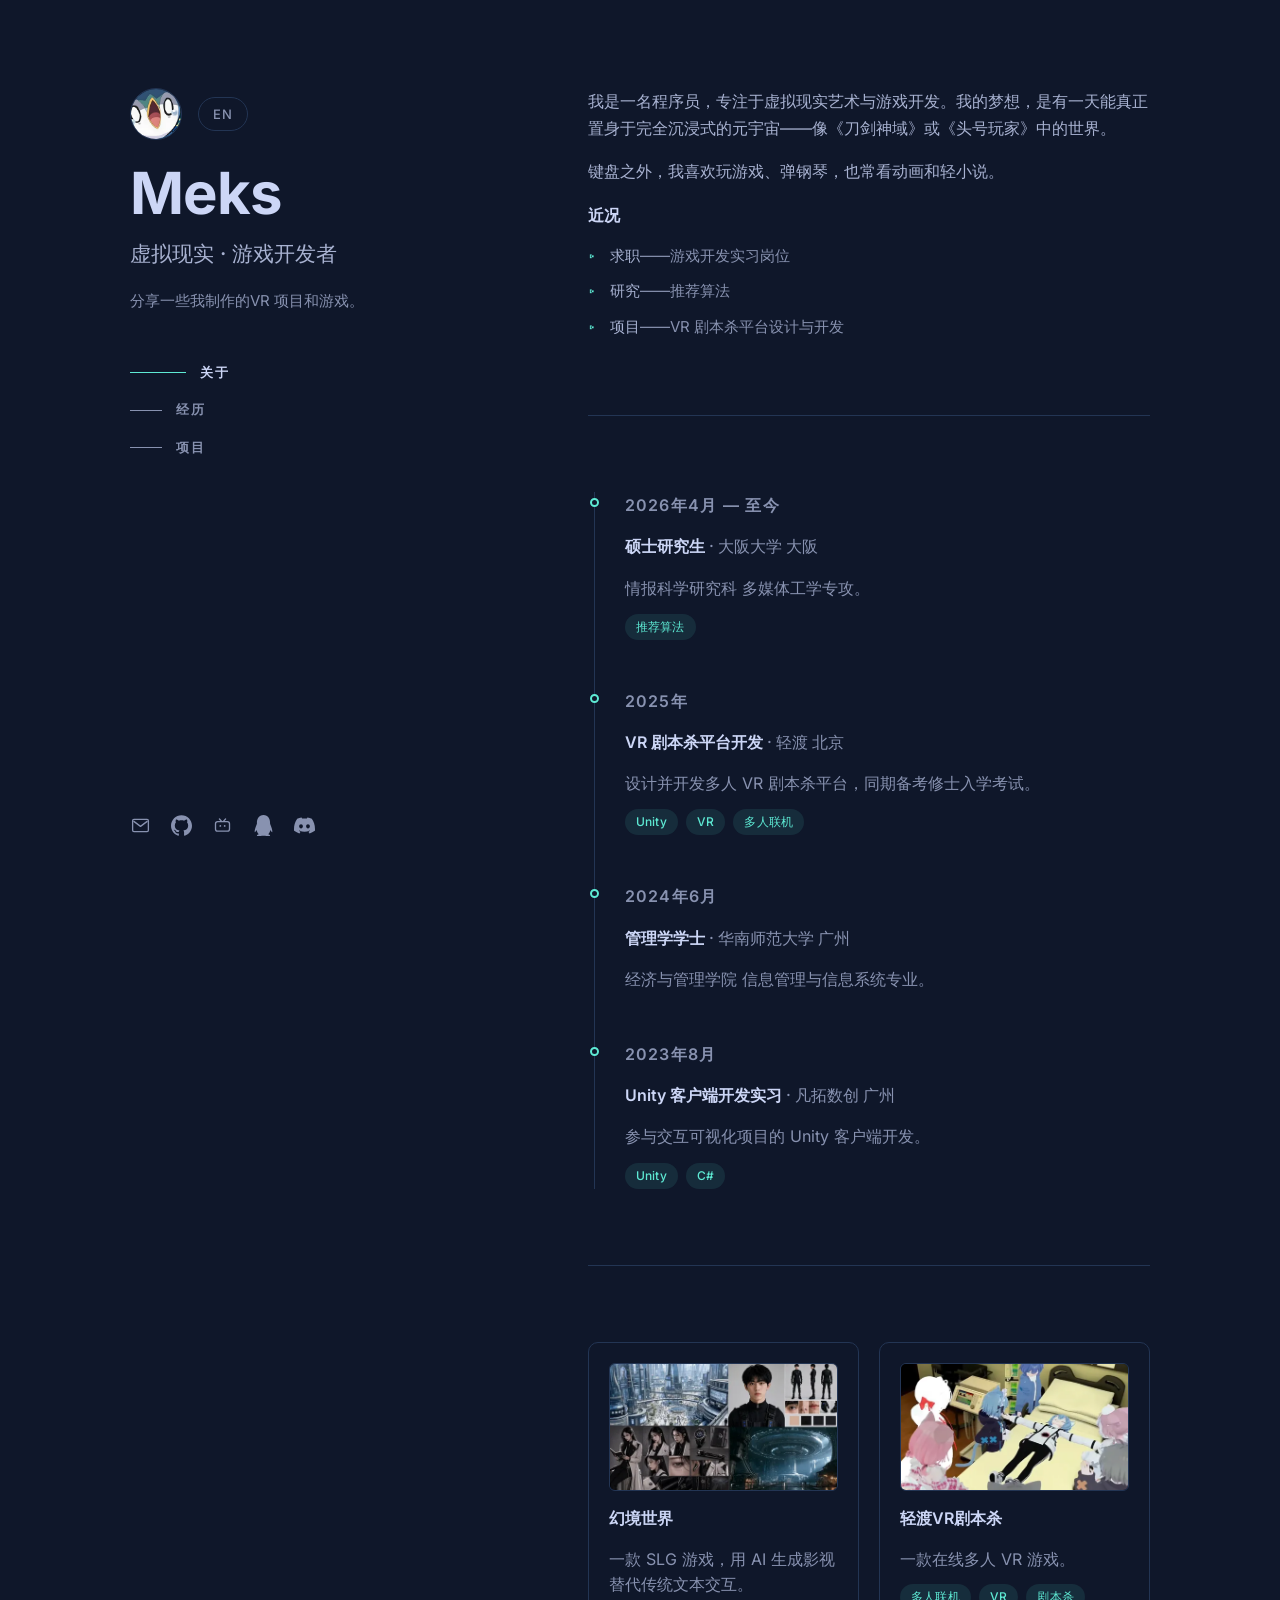
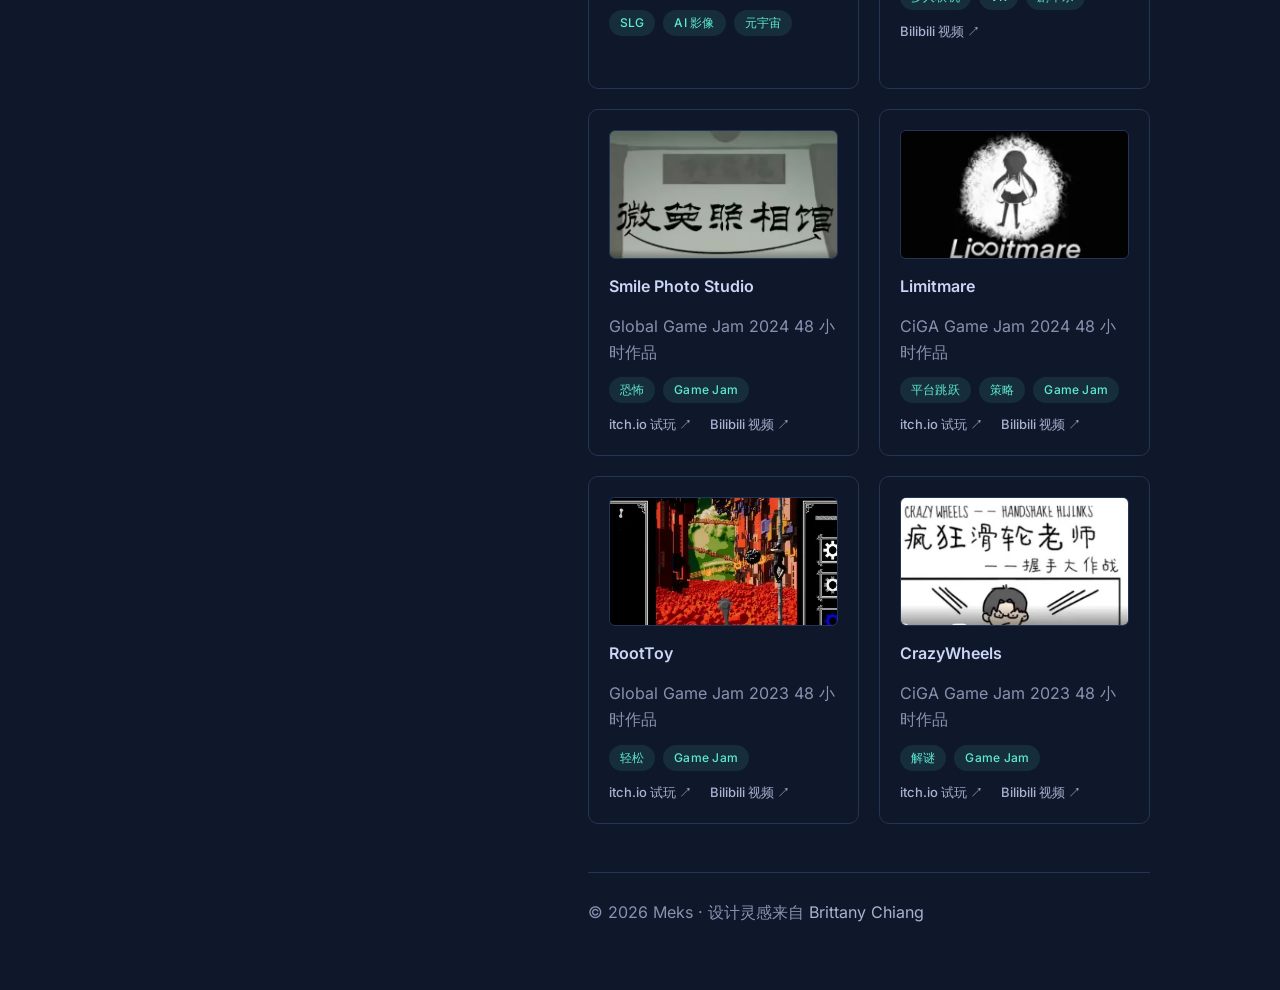
==== commit 6290f633: "Rebuild site after brittanychiang.com template: single-page dark layout, timeline, project cards" ====
--- a/index-zh.html
+++ b/index-zh.html
@@ -1,153 +1,163 @@
 <!DOCTYPE html>
-<html lang="zh-CN" data-theme="system">
-
+<html lang="zh-CN">
 <head>
-  <meta charset="UTF-8">
-  <meta name="viewport" content="width=device-width, initial-scale=1.0, viewport-fit=cover">
-  <title>Interspace</title>
-  <meta name="description" content="Interspace — Meks 的个人主页：VR 项目与游戏作品。">
-  <link rel="icon"
-    href="data:image/svg+xml,%3Csvg xmlns='http://www.w3.org/2000/svg' viewBox='0 0 32 32'%3E%3Ccircle cx='16' cy='16' r='9' fill='%232E3A48'/%3E%3C/svg%3E">
-  <link rel="stylesheet" href="fonts/fonts.css?v=1" media="print" onload="this.media='all'">
-  <noscript><link rel="stylesheet" href="fonts/fonts.css?v=1"></noscript>
-  <link rel="stylesheet" href="css/style.css?v=16">
-  <script>
-    (function () {
-      var d = document.documentElement;
-      try {
-        var t = localStorage.getItem('yiyu-theme');
-        d.setAttribute('data-theme', t || 'system');
-      } catch (e) { d.setAttribute('data-theme', 'system'); }
-    })();
-  </script>
+<meta charset="UTF-8">
+<meta name="viewport" content="width=device-width, initial-scale=1.0, viewport-fit=cover">
+<title>Meks · 虚拟现实与游戏开发</title>
+<meta name="description" content="这里是分享一些我制作的VR 项目和游戏。">
+<link rel="icon" href="data:image/svg+xml,%3Csvg xmlns='http://www.w3.org/2000/svg' viewBox='0 0 32 32'%3E%3Ccircle cx='16' cy='16' r='9' fill='%235EEAD4'/%3E%3C/svg%3E">
+<link rel="preload" href="fonts/inter/UcC73FwrK3iLTeHuS_nVMrMxCp50SjIa1ZL7.woff2" as="font" type="font/woff2" crossorigin>
+<link rel="stylesheet" href="fonts/fonts.css?v=4">
+<link rel="stylesheet" href="css/style.css?v=17">
 </head>
-
 <body>
 
-  <header class="site-nav">
-    <div class="nav-inner">
-      <a class="site-logo" href="#s1">Interspace</a>
-      <nav class="nav-links" aria-label="主导航">
-        <a class="nav-link is-here" href="#s1" aria-current="page">首页</a>
-        <span class="nav-sep" aria-hidden="true">·</span>
-        <a class="nav-link" href="projects-zh.html">项目</a>
+<div class="layout">
+
+  <header class="side">
+    <div>
+      <div class="side-avatar-row">
+        <img class="side-avatar" src="images/piplup-256.webp" alt="Meks 的头像" width="52" height="52">
+        <a class="lang-switch" href="index.html" hreflang="en">EN</a>
+      </div>
+      <h1 class="side-name">Meks</h1>
+      <p class="side-role">虚拟现实 · 游戏开发者</p>
+      <p class="side-tag">分享一些我制作的VR 项目和游戏。</p>
+      <nav class="side-nav" aria-label="章节导航">
+        <a class="snav is-active" href="#about" data-sec="about"><span class="snav-line" aria-hidden="true"></span>关于</a>
+        <a class="snav" href="#experience" data-sec="experience"><span class="snav-line" aria-hidden="true"></span>经历</a>
+        <a class="snav" href="#projects" data-sec="projects"><span class="snav-line" aria-hidden="true"></span>项目</a>
       </nav>
-      <div class="nav-actions">
-        <button class="nav-icon-btn" id="themeToggle" type="button" data-mode="system" aria-label="Theme · Auto" title="Theme · Auto">
-          <svg class="ti ti-system" viewBox="0 0 24 24" fill="none" stroke="currentColor" stroke-width="1.5" stroke-linecap="round" aria-hidden="true"><rect x="3" y="4" width="18" height="12" rx="2"/><path d="M9 20h6M12 16v4"/></svg>
-          <svg class="ti ti-sun" viewBox="0 0 24 24" fill="none" stroke="currentColor" stroke-width="1.5" stroke-linecap="round" aria-hidden="true"><circle cx="12" cy="12" r="4"/><path d="M12 2v2M12 20v2M4.93 4.93l1.41 1.41M17.66 17.66l1.41 1.41M2 12h2M20 12h2M4.93 19.07l1.41-1.41M17.66 6.34l1.41-1.41"/></svg>
-          <svg class="ti ti-moon" viewBox="0 0 24 24" fill="none" stroke="currentColor" stroke-width="1.5" stroke-linecap="round" stroke-linejoin="round" aria-hidden="true"><path d="M21 12.8A9 9 0 1 1 11.2 3a7 7 0 0 0 9.8 9.8Z"/></svg>
-        </button>
-        <a class="nav-icon-btn" href="index.html" hreflang="en" aria-label="Switch to English">EN</a>
-      </div>
+    </div>
+    <div class="side-bottom">
+      <ul class="socials">
+        <li><a href="mailto:maxyx2025@gmail.com" aria-label="邮箱" rel="noopener"><svg viewBox="0 0 24 24" fill="none" stroke="currentColor" stroke-width="1.5" aria-hidden="true"><rect x="3" y="5" width="18" height="14" rx="1.5"/><path d="M4 7l8 6 8-6" stroke-linejoin="round"/></svg></a></li>
+        <li><a href="https://github.com/maxyx2025" aria-label="GitHub" rel="noopener"><svg viewBox="0 0 24 24" fill="currentColor" aria-hidden="true"><path d="M12 .297c-6.63 0-12 5.373-12 12 0 5.303 3.438 9.8 8.205 11.385.6.113.82-.258.82-.577 0-.285-.01-1.04-.015-2.04-3.338.724-4.042-1.61-4.042-1.61C4.422 18.07 3.633 17.7 3.633 17.7c-1.087-.744.084-.729.084-.729 1.205.084 1.838 1.236 1.838 1.236 1.07 1.835 2.809 1.305 3.495.998.108-.776.417-1.305.76-1.605-2.665-.3-5.466-1.332-5.466-5.93 0-1.31.465-2.38 1.235-3.22-.135-.303-.54-1.523.105-3.176 0 0 1.005-.322 3.3 1.23.96-.267 1.98-.399 3-.405 1.02.006 2.04.138 3 .405 2.28-1.552 3.285-1.23 3.285-1.23.645 1.653.24 2.873.12 3.176.765.84 1.23 1.91 1.23 3.22 0 4.61-2.805 5.625-5.475 5.92.42.36.81 1.096.81 2.22 0 1.606-.015 2.896-.015 3.286 0 .315.21.69.825.57C20.565 22.092 24 17.592 24 12.297c0-6.627-5.373-12-12-12"/></svg></a></li>
+        <li><a href="https://space.bilibili.com/76751048" aria-label="Bilibili" rel="noopener"><svg viewBox="0 0 24 24" fill="none" stroke="currentColor" stroke-width="1.5" aria-hidden="true"><rect x="4" y="7.5" width="16" height="11" rx="2.5"/><path d="M8.5 4.5 10.8 7M15.5 4.5 13.2 7" stroke-linecap="round"/><circle cx="9.5" cy="12.5" r="1" fill="currentColor" stroke="none"/><circle cx="14.5" cy="12.5" r="1" fill="currentColor" stroke="none"/></svg></a></li>
+        <li><button class="icon-btn" type="button" data-copy="1485232009" title="点击复制 QQ 号" aria-label="复制 QQ 号"><svg viewBox="0 0 24 24" fill="currentColor" aria-hidden="true"><path d="M21.395 15.035a40 40 0 0 0-.803-2.264l-1.079-2.695c.001-.032.014-.562.014-.836C19.526 4.632 17.351 0 12 0S4.474 4.632 4.474 9.241c0 .274.013.804.014.836l-1.08 2.695a39 39 0 0 0-.802 2.264c-1.021 3.283-.69 4.643-.438 4.673.54.065 2.103-2.472 2.103-2.472 0 1.469.756 3.387 2.394 4.771-.612.188-1.363.479-1.845.835-.434.32-.379.646-.301.778.343.578 5.883.369 7.482.189 1.6.18 7.14.389 7.483-.189.078-.132.132-.458-.301-.778-.483-.356-1.233-.646-1.846-.836 1.637-1.384 2.393-3.302 2.393-4.771 0 0 1.563 2.537 2.103 2.472.251-.03.581-1.39-.438-4.673"/></svg><span class="copy-label">已复制！</span></button></li>
+        <li><button class="icon-btn" type="button" data-copy="meksqaq" title="点击复制用户名" aria-label="复制 Discord 用户名"><svg viewBox="0 0 24 24" fill="currentColor" aria-hidden="true"><path d="M20.317 4.3698a19.7913 19.7913 0 00-4.8851-1.5152.0741.0741 0 00-.0785.0371c-.211.3753-.4447.8648-.6083 1.2495-1.8447-.2762-3.68-.2762-5.4868 0-.1636-.3933-.4058-.8742-.6177-1.2495a.077.077 0 00-.0785-.037 19.7363 19.7363 0 00-4.8852 1.515.0699.0699 0 00-.0321.0277C.5334 9.0458-.319 13.5799.0992 18.0578a.0824.0824 0 00.0312.0561c2.0528 1.5076 4.0413 2.4228 5.9929 3.0294a.0777.0777 0 00.0842-.0276c.4616-.6304.8731-1.2952 1.226-1.9942a.076.076 0 00-.0416-.1057c-.6528-.2476-1.2743-.5495-1.8722-.8923a.077.077 0 01-.0076-.1277c.1258-.0943.2517-.1923.3718-.2914a.0743.0743 0 01.0776-.0105c3.9278 1.7933 8.18 1.7933 12.0614 0a.0739.0739 0 01.0785.0095c.1202.099.246.1981.3728.2924a.077.077 0 01-.0066.1276 12.2986 12.2986 0 01-1.873.8914.0766.0766 0 00-.0407.1067c.3604.698.7719 1.3628 1.225 1.9932a.076.076 0 00.0842.0286c1.961-.6067 3.9495-1.5219 6.0023-3.0294a.077.077 0 00.0313-.0552c.5004-5.177-.8382-9.6739-3.5485-13.6604a.061.061 0 00-.0312-.0286zM8.02 15.3312c-1.1825 0-2.1569-1.0857-2.1569-2.419 0-1.3332.9555-2.4189 2.157-2.4189 1.2108 0 2.1757 1.0952 2.1568 2.419 0 1.3332-.9555 2.4189-2.1569 2.4189zm7.9748 0c-1.1825 0-2.1569-1.0857-2.1569-2.419 0-1.3332.9554-2.4189 2.1569-2.4189 1.2108 0 2.1757 1.0952 2.1568 2.419 0 1.3332-.946 2.4189-2.1568 2.4189Z"/></svg><span class="copy-label">已复制！</span></button></li>
+      </ul>
     </div>
   </header>
 
-  <aside class="rail" aria-label="章节进度">
-    <span class="rail-name" aria-hidden="true">INTERSPACE</span>
-    <nav class="rail-dots" aria-label="章节导航">
-      <button class="rail-dot is-current" type="button" aria-label="开场" hidden><span class="dot"
-          aria-hidden="true"></span><span class="rail-label">开场</span></button>
-      <button class="rail-dot" type="button" aria-label="关于我"><span class="dot" aria-hidden="true"></span><span
-          class="rail-label">关于我</span></button>
-    </nav>
-  </aside>
+  <main class="content">
 
-  <main class="deck" id="deck">
-    <div class="deck-track" id="track">
+    <section class="sec" id="about" aria-label="关于">
+      <h2 class="sec-head">关于</h2>
+      <p>我是一名程序员，专注于虚拟现实艺术与游戏开发。我的梦想，是有一天能真正置身于完全沉浸式的元宇宙——像《刀剑神域》或《头号玩家》中的世界。</p>
+      <p>键盘之外，我喜欢玩游戏、弹钢琴，也常看动画和轻小说。</p>
+      <p class="now-title">近况</p>
+      <ul class="now-list">
+        <li><strong>求职</strong>——游戏开发实习岗位</li>
+        <li><strong>研究</strong>——推荐算法</li>
+        <li><strong>项目</strong>——VR 剧本杀平台设计与开发</li>
+      </ul>
+    </section>
 
-      <!-- 1. 开场 · Hero -->
-      <section class="sheet sheet--hero" id="s1" aria-label="开场">
-        <div class="sheet-inner">
-          <div class="avatar"><img src="images/piplup-256.webp" alt="Meks 的头像" width="256" height="144" decoding="async"></div>
-          <h1 class="hero-title">你好，我是 <em>Meks</em>。</h1>
-          <p class="en-label">虚拟现实 · 游戏开发者</p>
-          <p class="hero-intro">这里是我记录创作与思考的空间。我会在这里分享我所做的 VR 项目与游戏。
-          </p>
-          <ul class="socials">
-            <li><a href="mailto:maxyx2025@gmail.com" aria-label="邮箱" rel="noopener"><svg viewBox="0 0 24 24" fill="none"
-                  stroke="currentColor" stroke-width="1.5" aria-hidden="true">
-                  <rect x="3" y="5" width="18" height="14" rx="1.5" />
-                  <path d="M4 7l8 6 8-6" stroke-linejoin="round" />
-                </svg></a></li>
-            <li><a href="https://github.com/maxyx2025" aria-label="GitHub" rel="noopener"><svg viewBox="0 0 24 24"
-                  fill="currentColor" aria-hidden="true">
-                  <path
-                    d="M12 .297c-6.63 0-12 5.373-12 12 0 5.303 3.438 9.8 8.205 11.385.6.113.82-.258.82-.577 0-.285-.01-1.04-.015-2.04-3.338.724-4.042-1.61-4.042-1.61C4.422 18.07 3.633 17.7 3.633 17.7c-1.087-.744.084-.729.084-.729 1.205.084 1.838 1.236 1.838 1.236 1.07 1.835 2.809 1.305 3.495.998.108-.776.417-1.305.76-1.605-2.665-.3-5.466-1.332-5.466-5.93 0-1.31.465-2.38 1.235-3.22-.135-.303-.54-1.523.105-3.176 0 0 1.005-.322 3.3 1.23.96-.267 1.98-.399 3-.405 1.02.006 2.04.138 3 .405 2.28-1.552 3.285-1.23 3.285-1.23.645 1.653.24 2.873.12 3.176.765.84 1.23 1.91 1.23 3.22 0 4.61-2.805 5.625-5.475 5.92.42.36.81 1.096.81 2.22 0 1.606-.015 2.896-.015 3.286 0 .315.21.69.825.57C20.565 22.092 24 17.592 24 12.297c0-6.627-5.373-12-12-12" />
-                </svg></a></li>
-            <li><a href="https://space.bilibili.com/76751048" aria-label="Bilibili" rel="noopener"><svg
-                  viewBox="0 0 24 24" fill="none" stroke="currentColor" stroke-width="1.5" aria-hidden="true">
-                  <rect x="4" y="7.5" width="16" height="11" rx="2.5" />
-                  <path d="M8.5 4.5 10.8 7M15.5 4.5 13.2 7" stroke-linecap="round" />
-                  <circle cx="9.5" cy="12.5" r="1" fill="currentColor" stroke="none" />
-                  <circle cx="14.5" cy="12.5" r="1" fill="currentColor" stroke="none" />
-                </svg></a></li>
-            <li><button class="icon-btn" type="button" data-copy="1485232009" title="点击复制 QQ 号"
-                aria-label="复制 QQ 号"><svg viewBox="0 0 24 24" fill="currentColor" aria-hidden="true">
-                  <path
-                    d="M21.395 15.035a40 40 0 0 0-.803-2.264l-1.079-2.695c.001-.032.014-.562.014-.836C19.526 4.632 17.351 0 12 0S4.474 4.632 4.474 9.241c0 .274.013.804.014.836l-1.08 2.695a39 39 0 0 0-.802 2.264c-1.021 3.283-.69 4.643-.438 4.673.54.065 2.103-2.472 2.103-2.472 0 1.469.756 3.387 2.394 4.771-.612.188-1.363.479-1.845.835-.434.32-.379.646-.301.778.343.578 5.883.369 7.482.189 1.6.18 7.14.389 7.483-.189.078-.132.132-.458-.301-.778-.483-.356-1.233-.646-1.846-.836 1.637-1.384 2.393-3.302 2.393-4.771 0 0 1.563 2.537 2.103 2.472.251-.03.581-1.39-.438-4.673" />
-                </svg><span class="copy-label">已复制！</span></button></li>
-            <li><button class="icon-btn" type="button" data-copy="meksqaq" title="点击复制用户名"
-                aria-label="复制 Discord 用户名"><svg viewBox="0 0 24 24" fill="currentColor" aria-hidden="true">
-                  <path
-                    d="M20.317 4.3698a19.7913 19.7913 0 00-4.8851-1.5152.0741.0741 0 00-.0785.0371c-.211.3753-.4447.8648-.6083 1.2495-1.8447-.2762-3.68-.2762-5.4868 0-.1636-.3933-.4058-.8742-.6177-1.2495a.077.077 0 00-.0785-.037 19.7363 19.7363 0 00-4.8852 1.515.0699.0699 0 00-.0321.0277C.5334 9.0458-.319 13.5799.0992 18.0578a.0824.0824 0 00.0312.0561c2.0528 1.5076 4.0413 2.4228 5.9929 3.0294a.0777.0777 0 00.0842-.0276c.4616-.6304.8731-1.2952 1.226-1.9942a.076.076 0 00-.0416-.1057c-.6528-.2476-1.2743-.5495-1.8722-.8923a.077.077 0 01-.0076-.1277c.1258-.0943.2517-.1923.3718-.2914a.0743.0743 0 01.0776-.0105c3.9278 1.7933 8.18 1.7933 12.0614 0a.0739.0739 0 01.0785.0095c.1202.099.246.1981.3728.2924a.077.077 0 01-.0066.1276 12.2986 12.2986 0 01-1.873.8914.0766.0766 0 00-.0407.1067c.3604.698.7719 1.3628 1.225 1.9932a.076.076 0 00.0842.0286c1.961-.6067 3.9495-1.5219 6.0023-3.0294a.077.077 0 00.0313-.0552c.5004-5.177-.8382-9.6739-3.5485-13.6604a.061.061 0 00-.0312-.0286zM8.02 15.3312c-1.1825 0-2.1569-1.0857-2.1569-2.419 0-1.3332.9555-2.4189 2.157-2.4189 1.2108 0 2.1757 1.0952 2.1568 2.419 0 1.3332-.9555 2.4189-2.1569 2.4189zm7.9748 0c-1.1825 0-2.1569-1.0857-2.1569-2.419 0-1.3332.9554-2.4189 2.1569-2.4189 1.2108 0 2.1757 1.0952 2.1568 2.419 0 1.3332-.946 2.4189-2.1568 2.4189Z" />
-                </svg><span class="copy-label">已复制！</span></button></li>
-          </ul>
+    <section class="sec" id="experience" aria-label="经历">
+      <h2 class="sec-head">经历</h2>
+      <div class="timeline">
+        <div class="xp">
+          <p class="xp-date">2026年4月 — 至今</p>
+          <p class="xp-title">硕士研究生 <span class="xp-org">· 大阪大学 大阪</span></p>
+          <p class="xp-desc">情报科学研究科 多媒体工学专攻。</p>
+          <div class="pills"><span class="pill">推荐算法</span></div>
         </div>
-      </section>
 
-      <!-- 2. 关于 -->
-      <section class="sheet" id="s2" aria-label="关于">
-        <div class="sheet-inner">
-          <header class="sec-head">
-            <p class="en-label">关于</p>
-            <h2 class="sec-title">关于我</h2>
-          </header>
-          <div class="col-grid col-grid--75">
-            <div class="col-main">
-              <p>我是一名程序员，专注于虚拟现实艺术与游戏开发。我的梦想，是有一天能真正置身于完全沉浸式的元宇宙——像《刀剑神域》或《头号玩家》中的世界。
-              </p>
-              <p>键盘之外，我喜欢玩游戏、弹钢琴，也常看动画和轻小说。</p>
-            </div>
-            <aside class="col-side">
-              <p class="en-label">近况</p>
-              <ul class="side-list">
-                <li>求职——游戏开发实习岗位</li>
-                <li>研究——推荐算法</li>
-                <li>项目——VR剧本杀平台设计与开发</li>
-              </ul>
-            </aside>
-          </div>
-          <div class="timeline">
-            <div class="tl-item"><span class="tl-dot" aria-hidden="true"></span>
-              <p class="tl-year">2023.08</p>
-              <p class="tl-text">Unity 客户端开发实习生，凡拓数创</p>
-              <p class="tl-loc">中国 · 广州</p>
-            </div>
-            <div class="tl-item"><span class="tl-dot" aria-hidden="true"></span>
-              <p class="tl-year">2024.06</p>
-              <p class="tl-text">管理学学士毕业，华南师范大学</p>
-              <p class="tl-loc">中国 · 广州</p>
-            </div>
-            <div class="tl-item"><span class="tl-dot" aria-hidden="true"></span>
-              <p class="tl-year">2025</p>
-              <p class="tl-text">轻渡 VR 剧本杀开发</p>
-              <p class="tl-text">备考修考</p>
-              <p class="tl-loc">中国 · 北京</p>
-            </div>
-            <div class="tl-item"><span class="tl-dot" aria-hidden="true"></span>
-              <p class="tl-year">2026.04</p>
-              <p class="tl-text">情报科学硕士研究生就读，大阪大学</p>
-              <p class="tl-loc">日本 · 大阪</p>
-            </div>
-          </div>
+        <div class="xp">
+          <p class="xp-date">2025年</p>
+          <p class="xp-title">VR 剧本杀平台开发 <span class="xp-org">· 轻渡 北京</span></p>
+          <p class="xp-desc">设计并开发多人 VR 剧本杀平台，同期备考修士入学考试。</p>
+          <div class="pills"><span class="pill">Unity</span><span class="pill">VR</span><span class="pill">多人联机</span></div>
         </div>
-      </section>
 
-    </div>
+        <div class="xp">
+          <p class="xp-date">2024年6月</p>
+          <p class="xp-title">管理学学士 <span class="xp-org">· 华南师范大学 广州</span></p>
+          <p class="xp-desc">经济与管理学院 信息管理与信息系统专业。</p>
+        </div>
+
+        <div class="xp">
+          <p class="xp-date">2023年8月</p>
+          <p class="xp-title">Unity 客户端开发实习 <span class="xp-org">· 凡拓数创 广州</span></p>
+          <p class="xp-desc">参与交互可视化项目的 Unity 客户端开发。</p>
+          <div class="pills"><span class="pill">Unity</span><span class="pill">C#</span></div>
+        </div>
+      </div>
+    </section>
+
+    <section class="sec" id="projects" aria-label="项目">
+      <h2 class="sec-head">项目</h2>
+      <div class="projects-grid">
+
+      <article class="proj">
+        <img class="proj-thumb" src="images/cyberspace-480.webp" alt="Cyberspace 项目宣传图" loading="lazy" decoding="async">
+        <div>
+          <p class="proj-title">幻境世界</p>
+          <p class="proj-desc">一款 SLG 游戏，用 AI 生成影视替代传统文本交互。</p>
+          <div class="pills"><span class="pill">SLG</span><span class="pill">AI 影像</span><span class="pill">元宇宙</span></div>
+        </div>
+      </article>
+
+      <article class="proj">
+        <img class="proj-thumb" src="images/jubensha-480.webp" alt="轻渡 VR 剧本杀宣传图" loading="lazy" decoding="async">
+        <div>
+          <p class="proj-title">轻渡VR剧本杀</p>
+          <p class="proj-desc">一款在线多人 VR 游戏。</p>
+          <div class="pills"><span class="pill">多人联机</span><span class="pill">VR</span><span class="pill">剧本杀</span></div>
+          <p class="proj-links"><a href="https://www.bilibili.com/video/BV1qhKjeEESP" target="_blank" rel="noopener">Bilibili 视频 ↗</a></p>
+        </div>
+      </article>
+
+      <article class="proj">
+        <img class="proj-thumb" src="images/gamejam/smile.webp" alt="Smile Photo Studio 游戏封面" loading="lazy" decoding="async">
+        <div>
+          <p class="proj-title">Smile Photo Studio</p>
+          <p class="proj-desc">Global Game Jam 2024 48 小时作品</p>
+          <div class="pills"> <span class="pill">恐怖</span><span class="pill">Game Jam</span></div>
+          <p class="proj-links"><a href="https://meksqwq.itch.io/smile-photo-studio" target="_blank" rel="noopener">itch.io 试玩 ↗</a><a href="https://www.bilibili.com/video/BV1EC411h7Wx" target="_blank" rel="noopener">Bilibili 视频 ↗</a></p>
+        </div>
+      </article>
+
+      <article class="proj">
+        <img class="proj-thumb" src="images/gamejam/limit.webp" alt="Limitmare 游戏封面" loading="lazy" decoding="async">
+        <div>
+          <p class="proj-title">Limitmare</p>
+          <p class="proj-desc">CiGA Game Jam 2024 48 小时作品</p>
+          <div class="pills"><span class="pill">平台跳跃</span><span class="pill">策略</span><span class="pill">Game Jam</span></div>
+          <p class="proj-links"><a href="https://meksqwq.itch.io/limited" target="_blank" rel="noopener">itch.io 试玩 ↗</a><a href="https://www.bilibili.com/video/BV11fhXewE1r" target="_blank" rel="noopener">Bilibili 视频 ↗</a></p>
+        </div>
+      </article>
+
+      <article class="proj">
+        <img class="proj-thumb" src="images/gamejam/root-480.webp" alt="RootToy 游戏封面" loading="lazy" decoding="async">
+        <div>
+          <p class="proj-title">RootToy</p>
+          <p class="proj-desc">Global Game Jam 2023 48 小时作品</p>
+          <div class="pills"><span class="pill">轻松</span><span class="pill">Game Jam</span></div>
+          <p class="proj-links"><a href="https://meksqwq.itch.io/roottoy" target="_blank" rel="noopener">itch.io 试玩 ↗</a><a href="https://www.bilibili.com/video/BV1N54y1g7id/" target="_blank" rel="noopener">Bilibili 视频 ↗</a></p>
+        </div>
+      </article>
+
+      <article class="proj">
+        <img class="proj-thumb" src="images/gamejam/touch.webp" alt="CrazyWheels 游戏封面" loading="lazy" decoding="async">
+        <div>
+          <p class="proj-title">CrazyWheels</p>
+          <p class="proj-desc">CiGA Game Jam 2023 48 小时作品</p>
+          <div class="pills"><span class="pill">解谜</span><span class="pill">Game Jam</span></div>
+          <p class="proj-links"><a href="https://meksqwq.itch.io/crazy-roller-skating-teacher" target="_blank" rel="noopener">itch.io 试玩 ↗</a><a href="https://www.bilibili.com/video/BV1BP411y7oA" target="_blank" rel="noopener">Bilibili 视频 ↗</a></p>
+        </div>
+      </article>
+      </div>
+    </section>
+
+    <footer class="footer">
+      <p>© 2026 Meks · 设计灵感来自 <a href="https://brittanychiang.com/" target="_blank" rel="noopener">Brittany Chiang</a></p>
+    </footer>
+
   </main>
+</div>
 
-  <script src="js/main.js?v=10"></script>
+<script src="js/main.js?v=11"></script>
 </body>
-
 </html>
--- a/fonts/fonts.css
+++ b/fonts/fonts.css
@@ -1 +1 @@
-/* latin */ @font-face { font-family: 'EB Garamond'; font-style: italic; font-weight: 400; font-display: swap; src: url(ebgaramond/SlGWmQSNjdsmc35JDF1K5GRweDs1Zw.woff2) format('woff2'); unicode-range: U+0000-00FF, U+0131, U+0152-0153, U+02BB-02BC, U+02C6, U+02DA, U+02DC, U+0304, U+0308, U+0329, U+2000-206F, U+20AC, U+2122, U+2191, U+2193, U+2212, U+2215, U+FEFF, U+FFFD; } /* latin */ @font-face { font-family: 'EB Garamond'; font-style: italic; font-weight: 500; font-display: swap; src: url(ebgaramond/SlGWmQSNjdsmc35JDF1K5GRweDs1Zw.woff2) format('woff2'); unicode-range: U+0000-00FF, U+0131, U+0152-0153, U+02BB-02BC, U+02C6, U+02DA, U+02DC, U+0304, U+0308, U+0329, U+2000-206F, U+20AC, U+2122, U+2191, U+2193, U+2212, U+2215, U+FEFF, U+FFFD; } /* latin */ @font-face { font-family: 'EB Garamond'; font-style: normal; font-weight: 400; font-display: swap; src: url(ebgaramond/SlGUmQSNjdsmc35JDF1K5GR1SDk.woff2) format('woff2'); unicode-range: U+0000-00FF, U+0131, U+0152-0153, U+02BB-02BC, U+02C6, U+02DA, U+02DC, U+0304, U+0308, U+0329, U+2000-206F, U+20AC, U+2122, U+2191, U+2193, U+2212, U+2215, U+FEFF, U+FFFD; } /* latin */ @font-face { font-family: 'EB Garamond'; font-style: normal; font-weight: 500; font-display: swap; src: url(ebgaramond/SlGUmQSNjdsmc35JDF1K5GR1SDk.woff2) format('woff2'); unicode-range: U+0000-00FF, U+0131, U+0152-0153, U+02BB-02BC, U+02C6, U+02DA, U+02DC, U+0304, U+0308, U+0329, U+2000-206F, U+20AC, U+2122, U+2191, U+2193, U+2212, U+2215, U+FEFF, U+FFFD; } /* subset */ @font-face { font-family: 'Noto Serif SC'; font-style: normal; font-weight: 400; font-display: swap; src: url(notoserifsc/H4chBXePl9DZ0Xe7gG9cyOj7oqP0dTpxZbB9E9gjjmzKvaeKHUTtJDWv3z-us4bxD8F5og.100.woff2) format('woff2'); unicode-range: U+221a, U+2264, U+2464, U+25a0, U+3008, U+4e10, U+512a, U+5152, U+5201, U+5241, U+5340, U+5352, U+549a, U+54b2, U+54c6, U+54d7, U+54e1, U+5509, U+55c5, U+5618, U+5716, U+576f, U+5784, U+57a2, U+589f, U+5a20, U+5a25, U+5a29, U+5a34, U+5a7f, U+5ad6, U+5b09, U+5b5c, U+5bc7, U+5be6, U+5c27, U+5d2d, U+5dcd, U+5f1b, U+5f37, U+604d, U+6055, U+6073, U+60eb, U+61ff, U+62ce, U+62ed, U+6345, U+6390, U+63b0, U+63b7, U+64ae, U+64c2, U+64d2, U+6556, U+663c, U+667e, U+66d9, U+66f8, U+6756, U+6789, U+689d, U+68f1, U+695e, U+6975, U+6a1f, U+6b0a, U+6b61, U+6b87, U+6c5d, U+6c7e, U+6c92, U+6d31, U+6df9, U+6e0d, U+6e2d, U+6f31, U+6f3e, U+70b3, U+70bd, U+70ca, U+70e8, U+725f, U+733f, U+7396, U+739f, U+7459, U+74a7, U+75a1, U+75f0, U+76cf, U+76d4, U+7729, U+77aa, U+77b0, U+77e3, U+780c, U+78d5, U+7941, U+7977, U+797a, U+79c3, U+7a20, U+7a92, U+7b71, U+7bf1, U+7c9f, U+7eb6, U+7eca, U+7ef7, U+7f07, U+7f09, U+7f15, U+7f81, U+7fb9, U+8038, U+8098, U+80b4, U+8110, U+814b-814c, U+816e, U+818a, U+8205, U+8235, U+828b, U+82a5, U+82b7, U+82d4, U+82db, U+82df, U+8317, U+8338, U+8385-8386, U+83c1, U+83cf, U+8537, U+853b, U+854a, U+8715, U+8783, U+892a, U+8a71, U+8bb3, U+8d2e, U+8d58, U+8dbe, U+8f67, U+8fab, U+8fc4, U+8fe6, U+9023, U+9084, U+9091, U+916a, U+91c9, U+91dc, U+94b3, U+9502, U+9523, U+9551, U+956f, U+960e, U+962a, U+962e, U+9647, U+96f3, U+9739, U+97a0, U+97ed, U+983b, U+985e, U+988a, U+99ac, U+9a6f, U+9a87, U+9a8b, U+9ab7, U+9abc, U+9ac5, U+9e25, U+e608, U+e621, U+ff06, U+ff14-ff16; } /* subset */ @font-face { font-family: 'Noto Serif SC'; font-style: normal; font-weight: 400; font-display: swap; src: url(notoserifsc/H4chBXePl9DZ0Xe7gG9cyOj7oqP0dTpxZbB9E9gjjmzKvaeKHUTtJDWv3z-us4bxD8F5og.101.woff2) format('woff2'); unicode-range: U+161, U+926, U+928, U+939, U+93f-940, U+94d, U+e17, U+e22, U+e44, U+25c7, U+25ce, U+2764, U+3009, U+3016-3017, U+4e4d, U+4e53, U+4f5a, U+4f70, U+4fae, U+4fd8, U+4ffa, U+5011, U+501a, U+51c4, U+5225, U+547b, U+5495, U+54e8, U+54ee, U+5594, U+55d3, U+55dc, U+55fd, U+560e, U+565c, U+5662, U+5669, U+566c, U+56bc, U+5742, U+5824, U+5834, U+598a, U+5992, U+59a9, U+5a04, U+5ac9, U+5b75, U+5b7d, U+5bc5, U+5c49, U+5c90, U+5e1c, U+5e27, U+5e2b, U+5e37, U+5e90, U+618b, U+61f5, U+620a, U+620c, U+6273, U+62c7, U+62f7, U+6320, U+6342, U+6401-6402, U+6413, U+6512, U+655b, U+65a7, U+65f1, U+65f7, U+665f, U+6687, U+66a7, U+673d, U+67b8, U+6854, U+68d8, U+68fa, U+696d, U+6a02, U+6a0a, U+6a80, U+6b7c, U+6bd9, U+6c2e, U+6c76, U+6cf8, U+6d4a, U+6d85, U+6e24, U+6e32, U+6ec7, U+6f88, U+700f, U+701a, U+7078, U+707c, U+70ac, U+70c1, U+72e9, U+7409, U+7422, U+745a, U+7480, U+74a8, U+752b, U+7574, U+7656, U+7699, U+7737, U+785d, U+78be, U+79b9, U+7a3d, U+7a91, U+7a9f, U+7ae3, U+7b77, U+7c3f, U+7d1a, U+7d50, U+7d93, U+8042, U+808b, U+8236, U+82b8-82b9, U+82ef, U+8309, U+836b, U+83ef, U+8431, U+85c9, U+865e, U+868c, U+8759, U+8760, U+8845, U+89ba, U+8a2a, U+8aaa, U+8c41, U+8d2c, U+8d4e, U+8e66, U+8e6d, U+8eaf, U+902e, U+914b, U+916e, U+919b, U+949b, U+94a0, U+94b0, U+9541-9542, U+9556, U+95eb, U+95f5, U+964b, U+968b, U+96cc-96cd, U+96cf, U+9713, U+9890, U+98a8, U+9985, U+9992, U+9a6d, U+9a81, U+9a86, U+9ab8, U+9ca4, U+e606-e607, U+e60a, U+e60c, U+e60e, U+fe0f, U+ff02, U+ff1e; } /* subset */ @font-face { font-family: 'Noto Serif SC'; font-style: normal; font-weight: 400; font-display: swap; src: url(notoserifsc/H4chBXePl9DZ0Xe7gG9cyOj7oqP0dTpxZbB9E9gjjmzKvaeKHUTtJDWv3z-us4bxD8F5og.102.woff2) format('woff2'); unicode-range: U+10c, U+627-629, U+639, U+644, U+64a, U+203b, U+2265, U+2463, U+2573, U+25b2, U+3448-3449, U+4e1e, U+4e5e, U+4f3a, U+4f5f, U+4fea, U+5026, U+508d, U+516e, U+5189, U+5254, U+5288, U+52d8, U+52fa, U+5306, U+5308, U+5364, U+5384, U+53ed, U+543c, U+5450, U+5455, U+5466, U+54c4, U+5578, U+55a7, U+561f, U+5631, U+572d, U+575f, U+57ae, U+57e0, U+5830, U+594e, U+5984, U+5993, U+5bdd, U+5c0d, U+5c7f, U+5c82, U+5e62, U+5ed3, U+5f08, U+607a, U+60bc, U+625b, U+6292, U+62e2, U+6363, U+6467, U+6714, U+675e, U+6771, U+67a2, U+67ff, U+6805, U+68a7, U+68e0, U+6930, U+6986, U+69a8, U+69df, U+6a44, U+6a5f, U+6c13, U+6c1f, U+6c22, U+6c2f, U+6c40, U+6c81, U+6c9b, U+6ca5, U+6da4, U+6df3, U+6e85, U+6eba, U+6ed5, U+6f13, U+6f33, U+6f62, U+715e, U+72c4, U+73d1, U+7405, U+7487, U+7578, U+75a4, U+75eb, U+7693, U+7738, U+7741, U+776b, U+7792, U+77a7, U+77a9, U+77b3, U+788c, U+7984, U+79a7, U+79e4, U+7a1a, U+7a57, U+7aa6, U+7b0b, U+7b5d, U+7c27, U+7c7d, U+7caa, U+7cd9, U+7cef, U+7eda, U+7ede, U+7f24, U+803f, U+8046, U+80fa, U+81fb, U+8207, U+8258, U+8335, U+8339, U+8354, U+840e, U+85b0, U+85fb, U+8695, U+86aa, U+8717, U+8749, U+874c, U+8996, U+89bd, U+89c5, U+8bdb, U+8bf5, U+8c5a, U+8cec, U+8d3f, U+8d9f, U+8e44, U+8fed, U+9005, U+9019, U+9082, U+90af, U+90dd, U+90e1, U+90f8, U+916f, U+9176, U+949e, U+94a7, U+94c2, U+9525, U+9580, U+95dc, U+96e2, U+96fb, U+9704, U+9a7c, U+9a7f, U+9b41, U+9ca8, U+9cc4, U+9cde, U+9e92, U+9ede, U+9f9a, U+e60b, U+e610, U+ff10, U+ff13, U+ff3b, U+ff3d, U+f012b; } /* subset */ @font-face { font-family: 'Noto Serif SC'; font-style: normal; font-weight: 400; font-display: swap; src: url(notoserifsc/H4chBXePl9DZ0Xe7gG9cyOj7oqP0dTpxZbB9E9gjjmzKvaeKHUTtJDWv3z-us4bxD8F5og.103.woff2) format('woff2'); unicode-range: U+60, U+631, U+2606, U+3014-3015, U+309c, U+33a1, U+4e52, U+4ec6, U+4f86, U+4f8d, U+4fde, U+4fef, U+500b, U+502a, U+515c, U+518a, U+51a5, U+51f3, U+5243, U+52c9, U+52d5, U+53a2, U+53ee, U+54ce, U+54fa, U+54fc, U+5580, U+5587, U+563f, U+56da, U+5792, U+5815, U+5960, U+59d7, U+5b78, U+5b9b, U+5be1, U+5c4e, U+5c51, U+5c6f, U+5c9a, U+5cfb, U+5d16, U+5ed6, U+5f27, U+5f6a, U+609a, U+60df, U+6168, U+61c8, U+6236, U+62f1, U+62fd, U+631a, U+6328, U+632b, U+6346, U+638f, U+63a0, U+63c9, U+655e, U+6590, U+6615, U+6627, U+66ae, U+66e6, U+66f0, U+67da, U+67ec, U+6813, U+6816, U+6869, U+6893, U+68ad, U+68f5, U+6977, U+6984, U+69db, U+6b72, U+6bb7, U+6ce3, U+6cfb, U+6d47, U+6da1, U+6dc4, U+6e43, U+6eaf, U+6eff, U+6f8e, U+7011, U+7063, U+7076, U+7096, U+70ba, U+70db, U+70ef, U+7119-711a, U+7172, U+718f, U+7194, U+727a, U+72d9, U+72ed, U+7325, U+73ae, U+73ba, U+73c0, U+73fe, U+7410, U+7426, U+7455, U+7554, U+7576, U+75ae, U+75b9, U+762b, U+766b, U+7682, U+7750, U+7779, U+7784, U+77eb, U+77ee, U+78f7, U+79e9, U+7a79, U+7b1b, U+7b28, U+7bf7, U+7db2, U+7ec5, U+7eee, U+7f14, U+7f1a, U+7fe1, U+8087, U+809b, U+81b3, U+8231, U+830e, U+835f, U+83e9, U+849c, U+851a, U+868a, U+8718, U+874e, U+8822, U+8910, U+8944, U+8a3b, U+8bb6, U+8bbc, U+8e72, U+8f9c, U+900d, U+904b, U+904e, U+9063, U+90a2, U+90b9, U+9119, U+94f2, U+952f, U+9576-9577, U+9593, U+95f8, U+961c, U+969b, U+96a7, U+96c1, U+9716, U+9761, U+97ad, U+97e7, U+98a4, U+997a, U+9a73, U+9b44, U+9e3d, U+9ecf, U+9ed4, U+ff11-ff12, U+fffd; } /* subset */ @font-face { font-family: 'Noto Serif SC'; font-style: normal; font-weight: 400; font-display: swap; src: url(notoserifsc/H4chBXePl9DZ0Xe7gG9cyOj7oqP0dTpxZbB9E9gjjmzKvaeKHUTtJDWv3z-us4bxD8F5og.106.woff2) format('woff2'); unicode-range: U+b0, U+2191, U+2460-2461, U+25c6, U+300e-300f, U+4e1b, U+4e7e, U+4ed5, U+4ef2, U+4f10, U+4f1e, U+4f50, U+4fa6, U+4faf, U+5021, U+50f5, U+5179, U+5180, U+51d1, U+522e, U+52a3, U+52c3, U+52cb, U+5300, U+5319, U+5320, U+5349, U+5395, U+53d9, U+541e, U+5428, U+543e, U+54b1, U+54c0, U+54d2, U+570b, U+5858, U+58f6, U+5974, U+59a5, U+59e8, U+59ec, U+5a36, U+5a9a, U+5ab3, U+5b99, U+5baa, U+5ce1, U+5d14, U+5d4c, U+5dc5, U+5de2, U+5e99, U+5e9e, U+5f18, U+5f66, U+5f70, U+6070, U+60d5, U+60e7, U+6101, U+611a, U+61be, U+6241, U+6252, U+626f, U+6296, U+62bc, U+62cc, U+6380, U+63a9, U+644a, U+6454, U+64a9, U+64b8, U+6500, U+6572, U+65a5, U+65a9, U+65ec, U+660f, U+6749, U+6795, U+67ab, U+68da, U+6912, U+6bbf, U+6bef, U+6cab, U+6cca, U+6ccc, U+6cfc, U+6d3d, U+6d78, U+6dee, U+6e17, U+6e34, U+6e83, U+6ea2, U+6eb6, U+6f20, U+6fa1, U+707f, U+70d8, U+70eb, U+714c, U+714e, U+7235, U+7239, U+73ca, U+743c, U+745c, U+7624, U+763e, U+76f2, U+77db, U+77e9, U+780d, U+7838, U+7845, U+78ca, U+796d, U+7a84, U+7aed, U+7b3c, U+7eb2, U+7f05, U+7f20, U+7f34, U+7f62, U+7fc5, U+7fd8, U+7ff0, U+800d, U+8036, U+80ba, U+80be, U+80c0-80c1, U+8155, U+817a, U+8180, U+81e3, U+8206, U+8247, U+8270, U+8299, U+82ad, U+8304, U+8393, U+83b9, U+840d, U+8427, U+8469, U+8471, U+84c4, U+84ec, U+853d, U+8681-8682, U+8721, U+8854, U+88d5, U+88f9, U+8bc0, U+8c0a, U+8c29, U+8c2d, U+8d41, U+8dea, U+8eb2, U+8f9f, U+903b, U+903e, U+9102, U+9493, U+94a5, U+94f8, U+95f7, U+9706, U+9709, U+9774, U+98a0, U+9e64, U+9f9f, U+e603; } /* subset */ @font-face { font-family: 'Noto Serif SC'; font-style: normal; font-weight: 400; font-display: swap; src: url(notoserifsc/H4chBXePl9DZ0Xe7gG9cyOj7oqP0dTpxZbB9E9gjjmzKvaeKHUTtJDWv3z-us4bxD8F5og.107.woff2) format('woff2'); unicode-range: U+200b, U+2103, U+4e18, U+4e27-4e28, U+4e38, U+4e59, U+4e8f, U+4ead, U+4ec7, U+4fe9, U+503a, U+5085, U+5146, U+51af, U+51f8, U+52ab, U+5339, U+535c, U+5378, U+538c, U+5398, U+53f9, U+5415, U+5475, U+54aa, U+54ac, U+54b8, U+5582, U+5760, U+5764, U+57cb, U+5835, U+5885, U+5951, U+5983, U+59da, U+5a77, U+5b5d, U+5b5f, U+5bb5, U+5bc2, U+5be8, U+5bfa, U+5c2c, U+5c34, U+5c41, U+5c48, U+5c65, U+5cad, U+5e06, U+5e42, U+5ef7, U+5f17, U+5f25, U+5f6d, U+5f79, U+6028, U+6064, U+6068, U+606d, U+607c, U+6094, U+6109, U+6124, U+6247, U+626d, U+6291, U+629a, U+62ac, U+62b9, U+62fe, U+6324, U+6349, U+6367, U+6398, U+6495, U+64a4, U+64b0, U+64bc, U+64ce, U+658c, U+65ed, U+6602, U+6674, U+6691, U+66a8, U+674f, U+679a, U+67ef, U+67f4, U+680b, U+6876, U+68a8, U+6a59, U+6a61, U+6b20, U+6bc5, U+6d12, U+6d46, U+6d8c, U+6dc0, U+6e14, U+6e23, U+6f06, U+7164, U+716e, U+7199, U+71e5, U+72ac, U+742a, U+755c, U+75ab, U+75b2, U+75f4, U+7897, U+78b3, U+78c5, U+7978, U+79fd, U+7a74, U+7b4b, U+7b5b, U+7ece, U+7ed2, U+7ee3, U+7ef3, U+7f50, U+7f55, U+7f9e, U+7fe0, U+809d, U+8106, U+814a, U+8154, U+817b, U+818f, U+81c2, U+81ed, U+821f, U+82a6, U+82d1, U+8302, U+83c7, U+83ca, U+845b, U+848b, U+84c9, U+85e4, U+86ee, U+8700, U+8774, U+8881, U+8c1c, U+8c79, U+8d2a, U+8d3c, U+8eba, U+8f70, U+8fa9, U+8fb1, U+900a, U+9017, U+901d, U+9022, U+906e, U+946b, U+94dd, U+94ed, U+953b, U+95ef, U+95fa, U+95fd, U+96c0, U+971e, U+9753, U+9756, U+97e6, U+9881, U+9887, U+9b4f, U+9e2d, U+9f0e, U+e601-e602, U+e604-e605, U+ff5c; } /* subset */ @font-face { font-family: 'Noto Serif SC'; font-style: normal; font-weight: 400; font-display: swap; src: url(notoserifsc/H4chBXePl9DZ0Xe7gG9cyOj7oqP0dTpxZbB9E9gjjmzKvaeKHUTtJDWv3z-us4bxD8F5og.108.woff2) format('woff2'); unicode-range: U+24, U+4e08, U+4e43, U+4e4f, U+4ef0, U+4f2a, U+507f, U+50ac, U+50bb, U+5151, U+51bb, U+51f6, U+51fd, U+5272, U+52fe, U+5362, U+53c9, U+53d4, U+53e0, U+543b, U+54f2, U+5507, U+5524, U+558a, U+55b5, U+561b, U+56ca, U+5782, U+57c3, U+5893, U+5915, U+5949, U+5962, U+59ae, U+59dc, U+59fb, U+5bd3, U+5c38, U+5cb3, U+5d07, U+5d29, U+5de1, U+5dfe, U+5e15, U+5eca, U+5f2f, U+5f7c, U+5fcc, U+6021, U+609f, U+60f9, U+6108, U+6148, U+6155, U+6170, U+61d2, U+6251, U+629b, U+62ab, U+62e8, U+62f3, U+6321, U+6350, U+6566, U+659c, U+65e8, U+6635, U+6655, U+6670, U+66f9, U+6734, U+679d, U+6851, U+6905, U+6b49, U+6b96, U+6c1b, U+6c41, U+6c6a, U+6c83, U+6cf3, U+6d9b, U+6dcb, U+6e1d, U+6e20-6e21, U+6eaa, U+6ee4, U+6ee9, U+6f58, U+70e4, U+722c, U+7262, U+7267, U+72b9, U+72e0, U+72ee, U+72f1, U+7334, U+73ab, U+7433, U+7470, U+758f, U+75d5, U+764c, U+7686, U+76c6, U+76fe, U+7720, U+77e2, U+7802, U+7816, U+788d, U+7891, U+7a00, U+7a9d, U+7b52, U+7bad, U+7c98, U+7cca, U+7eba, U+7eea, U+7ef5, U+7f1d, U+7f69, U+806a, U+809a, U+80bf, U+80c3, U+81c0, U+820c, U+82ac, U+82af, U+82cd, U+82d7, U+838e, U+839e, U+8404, U+84b8, U+852c, U+8587, U+8650, U+8679, U+86c7, U+8702, U+87ba, U+886b-886c, U+8870, U+8c10, U+8c23, U+8c6b, U+8d3e, U+8d4b-8d4c, U+8d64, U+8d6b, U+8d74, U+8e29, U+8f69, U+8f74, U+8fb0, U+8fdf, U+901b, U+9038, U+9093, U+9171, U+9489, U+94ae, U+94c3, U+9508, U+9510, U+9601, U+9614, U+964c, U+9675, U+971c, U+97f5, U+9888, U+98d8, U+9971, U+9aa4, U+9e3f, U+9e45, U+9e4f, U+9e70, U+9f7f, U+e715; } /* subset */ @font-face { font-family: 'Noto Serif SC'; font-style: normal; font-weight: 400; font-display: swap; src: url(notoserifsc/H4chBXePl9DZ0Xe7gG9cyOj7oqP0dTpxZbB9E9gjjmzKvaeKHUTtJDWv3z-us4bxD8F5og.109.woff2) format('woff2'); unicode-range: U+a5, U+2192, U+2605, U+4e11, U+4e22, U+4e32, U+4f0d, U+4f0f, U+4f69, U+4ff1, U+50b2, U+5154, U+51dd, U+51f0, U+5211, U+5269, U+533f, U+5366-5367, U+5389, U+5413, U+5440, U+5446, U+5561, U+574a, U+5751, U+57ab, U+5806, U+5821, U+582a, U+58f3, U+5938, U+5948, U+5978, U+59d1, U+5a03, U+5a07, U+5ac1, U+5acc, U+5ae9, U+5bb4, U+5bc4, U+5c3f, U+5e3d, U+5e7d, U+5f92, U+5faa, U+5fe0, U+5ffd, U+6016, U+60a0, U+60dc, U+60e8, U+614e, U+6212, U+6284, U+62c6, U+62d3-62d4, U+63f4, U+642c, U+6478, U+6491-6492, U+64e6, U+6591, U+65a4, U+664b, U+6735, U+6746, U+67f1, U+67f3, U+6842, U+68af, U+68c9, U+68cb, U+6a31, U+6b3a, U+6bc1, U+6c0f, U+6c27, U+6c57, U+6cc4, U+6ce5, U+6d2a, U+6d66, U+6d69, U+6daf, U+6e58, U+6ecb, U+6ef4, U+707e, U+7092, U+70ab, U+71d5, U+7275, U+7384, U+73b2, U+7434, U+74e6, U+74f7, U+75bc, U+76c8, U+76d0, U+7709, U+77ac, U+7855, U+78a7, U+78c1, U+7a77, U+7b79, U+7c92, U+7cae, U+7cd5, U+7ea4, U+7eb5, U+7ebd, U+7f5a, U+7fd4, U+7ffc, U+8083, U+8096, U+80a0, U+80d6, U+80de, U+8102, U+8109, U+810f, U+8179, U+8292, U+82b3, U+8352, U+8361, U+83cc, U+841d, U+8461, U+8482, U+8521, U+857e, U+85aa, U+866b, U+8776, U+8896, U+889c, U+88f8, U+8a9e, U+8bc8, U+8bf8, U+8c0b, U+8c28, U+8d2b, U+8d2f, U+8d37, U+8d3a, U+8d54, U+8dc3, U+8dcc, U+8df5, U+8e0f, U+8e48, U+8f86, U+8f88, U+8f9e, U+8fc1, U+8fc8, U+8feb, U+9065, U+90a6, U+90aa, U+90bb, U+90c1, U+94dc, U+9521, U+9676, U+96d5, U+970d, U+9897, U+997c, U+9a70, U+9a76, U+9a9a, U+9ad4, U+9e23, U+9e7f, U+9f3b, U+e675, U+e6b9, U+ffe5; } /* subset */ @font-face { font-family: 'Noto Serif SC'; font-style: normal; font-weight: 400; font-display: swap; src: url(notoserifsc/H4chBXePl9DZ0Xe7gG9cyOj7oqP0dTpxZbB9E9gjjmzKvaeKHUTtJDWv3z-us4bxD8F5og.110.woff2) format('woff2'); unicode-range: U+300c-300d, U+4e54, U+4e58, U+4e95, U+4ec1, U+4f2f, U+4f38, U+4fa3, U+4fca, U+503e, U+5141, U+5144, U+517c, U+51cc, U+51ed, U+5242, U+52b2, U+52d2, U+52e4, U+540a, U+5439, U+5448, U+5496, U+54ed, U+5565, U+5761, U+5766, U+58ee, U+593a, U+594b, U+594f, U+5954, U+5996, U+59c6, U+59ff, U+5b64, U+5bff, U+5c18, U+5c1d, U+5c97, U+5ca9, U+5cb8, U+5e9f, U+5ec9, U+5f04, U+5f7b, U+5fa1, U+5fcd, U+6012, U+60a6, U+60ac, U+60b2, U+60ef, U+626e, U+6270, U+6276, U+62d6, U+62dc, U+6316, U+632f, U+633a, U+6355, U+63aa, U+6447, U+649e, U+64c5, U+654c, U+65c1, U+65cb, U+65e6, U+6606, U+6731, U+675c, U+67cf, U+67dc, U+6846, U+6b8b, U+6beb, U+6c61, U+6c88, U+6cbf, U+6cdb, U+6cea, U+6d45, U+6d53, U+6d74, U+6d82, U+6da8, U+6db5, U+6deb, U+6eda, U+6ee8, U+6f0f, U+706d, U+708e, U+70ae, U+70bc, U+70c2, U+70e6, U+7237-7238, U+72fc, U+730e, U+731b, U+739b, U+73bb, U+7483, U+74dc, U+74f6, U+7586, U+7626, U+775b, U+77ff, U+788e, U+78b0, U+7956, U+7965, U+79e6, U+7af9, U+7bee, U+7c97, U+7eb1, U+7eb7, U+7ed1, U+7ed5, U+7f6a, U+7f72, U+7fbd, U+8017, U+808c, U+80a9, U+80c6, U+80ce, U+8150, U+8170, U+819c, U+820d, U+8230, U+8239, U+827e, U+8377, U+8389, U+83b2, U+8428, U+8463, U+867e, U+88c2, U+88d9, U+8986, U+8bca, U+8bde, U+8c13, U+8c8c, U+8d21, U+8d24, U+8d56, U+8d60, U+8d8b, U+8db4, U+8e2a, U+8f68, U+8f89, U+8f9b, U+8fa8, U+8fbd, U+9003, U+90ce, U+90ed, U+9189, U+94bb, U+9505, U+95f9, U+963b, U+9655, U+966a, U+9677, U+96fe, U+9896, U+99a8, U+9a71, U+9a82, U+9a91, U+9b45, U+9ece, U+9f20, U+feff, U+ff0d; } /* subset */ @font-face { font-family: 'Noto Serif SC'; font-style: normal; font-weight: 400; font-display: swap; src: url(notoserifsc/H4chBXePl9DZ0Xe7gG9cyOj7oqP0dTpxZbB9E9gjjmzKvaeKHUTtJDWv3z-us4bxD8F5og.111.woff2) format('woff2'); unicode-range: U+4e4c, U+4e88, U+4ea1, U+4ea6, U+4ed3-4ed4, U+4eff, U+4f30, U+4fa7, U+4fc4, U+4fd7, U+500d, U+504f, U+5076-5077, U+517d, U+5192, U+51c9, U+51ef, U+5238, U+5251, U+526a, U+52c7, U+52df, U+52ff, U+53a6, U+53a8, U+53ec, U+5410, U+559d, U+55b7, U+5634, U+573e, U+5783, U+585e, U+586b, U+58a8, U+5999, U+59d3, U+5a1c, U+5a46, U+5b54-5b55, U+5b85, U+5b8b, U+5b8f, U+5bbf, U+5bd2, U+5c16, U+5c24, U+5e05, U+5e45, U+5e7c, U+5e84, U+5f03, U+5f1f, U+5f31, U+5f84, U+5f90, U+5fbd, U+5fc6, U+5fd9, U+5fe7, U+6052, U+6062, U+6089, U+60a3, U+60d1, U+6167, U+622a, U+6234, U+624e, U+6269, U+626c, U+62b5, U+62d2, U+6325, U+63e1, U+643a, U+6446, U+6562, U+656c, U+65e2, U+65fa, U+660c, U+6628, U+6652, U+6668, U+6676, U+66fc, U+66ff, U+6717, U+676d, U+67aa, U+67d4, U+6843, U+6881, U+68d2, U+695a, U+69fd, U+6a2a, U+6b8a, U+6c60, U+6c64, U+6c9f, U+6caa, U+6cc9, U+6ce1, U+6cfd, U+6d1b, U+6d1e, U+6d6e, U+6de1, U+6e10, U+6e7f, U+6f5c, U+704c, U+7070, U+7089, U+70b8, U+718a, U+71c3, U+723d, U+732a, U+73cd, U+7518, U+756a, U+75af, U+75be, U+75c7, U+76d2, U+76d7, U+7763, U+78e8, U+795d, U+79df, U+7c4d, U+7d2f, U+7ee9, U+7f13, U+7f8a, U+8000, U+8010, U+80af, U+80f6, U+80f8, U+8212, U+8273, U+82f9, U+83ab, U+83b1, U+83f2, U+8584, U+871c, U+8861, U+888b, U+88c1, U+88e4, U+8bd1, U+8bf1, U+8c31, U+8d5a, U+8d75-8d76, U+8de8, U+8f85, U+8fa3, U+8fc5, U+9006, U+903c, U+904d, U+9075, U+9178, U+9274, U+950b, U+9526, U+95ea, U+9636, U+9686, U+978b, U+987f, U+9a7e, U+9b42, U+9e1f, U+9ea6, U+9f13, U+9f84, U+ff5e; } /* subset */ @font-face { font-family: 'Noto Serif SC'; font-style: normal; font-weight: 400; font-display: swap; src: url(notoserifsc/H4chBXePl9DZ0Xe7gG9cyOj7oqP0dTpxZbB9E9gjjmzKvaeKHUTtJDWv3z-us4bxD8F5og.112.woff2) format('woff2'); unicode-range: U+23, U+3d, U+4e01, U+4e39, U+4e73, U+4ecd, U+4ed9, U+4eea, U+4f0a, U+4f1f, U+4f5b, U+4fa0, U+4fc3, U+501f, U+50a8, U+515a, U+5175, U+51a0, U+51c0, U+51e1, U+51e4, U+5200, U+520a, U+5224, U+523a, U+52aa, U+52b1, U+52b3, U+5348, U+5353, U+5360, U+5371, U+5377, U+539a, U+541b, U+5434, U+547c, U+54e6, U+5510, U+5531, U+5609, U+56f0, U+56fa, U+5733, U+574f, U+5851, U+5854, U+5899, U+58c1, U+592e, U+5939, U+5976, U+5986, U+59bb, U+5a18, U+5a74, U+5b59, U+5b87, U+5b97, U+5ba0, U+5bab, U+5bbd-5bbe, U+5bf8, U+5c0a, U+5c3a, U+5c4a, U+5e16, U+5e1d, U+5e2d, U+5e8a, U+6015, U+602a, U+6050, U+6069, U+6162, U+61c2, U+6293, U+6297, U+62b1, U+62bd, U+62df, U+62fc, U+6302, U+635f, U+638c, U+63ed, U+6458, U+6469, U+6563, U+6620, U+6653, U+6696-6697, U+66dd, U+675f, U+676f-6770, U+67d0, U+67d3, U+684c, U+6865, U+6885, U+68b0, U+68ee, U+690d, U+6b23, U+6b32, U+6bd5, U+6c89, U+6d01, U+6d25, U+6d89, U+6da6, U+6db2, U+6df7, U+6ed1, U+6f02, U+70c8, U+70df, U+70e7, U+7126, U+7236, U+7259, U+731c, U+745e, U+74e3, U+751a, U+751c, U+7532, U+7545, U+75db, U+7761, U+7a0d, U+7b51, U+7ca4, U+7cd6, U+7d2b, U+7ea0, U+7eb9, U+7ed8, U+7f18, U+7f29, U+8033, U+804a, U+80a4-80a5, U+80e1, U+817f, U+829d, U+82e6, U+8336, U+840c, U+8499, U+864e, U+8651, U+865a, U+88ad, U+89e6, U+8bd7, U+8bfa, U+8c37, U+8d25, U+8d38, U+8ddd, U+8fea, U+9010, U+9012, U+906d, U+907f-9080, U+90d1, U+9177, U+91ca, U+94fa, U+9501, U+9634-9635, U+9694, U+9707, U+9738, U+9769, U+9a7b, U+9a97, U+9aa8, U+9b3c, U+9c81, U+9ed8; } /* subset */ @font-face { font-family: 'Noto Serif SC'; font-style: normal; font-weight: 400; font-display: swap; src: url(notoserifsc/H4chBXePl9DZ0Xe7gG9cyOj7oqP0dTpxZbB9E9gjjmzKvaeKHUTtJDWv3z-us4bxD8F5og.113.woff2) format('woff2'); unicode-range: U+26, U+3c, U+d7, U+4e4e, U+4e61, U+4e71, U+4ebf, U+4f26, U+5012, U+51ac, U+51b0, U+51b2, U+51b7, U+5218, U+521a, U+5220, U+5237, U+523b, U+526f, U+5385, U+53bf, U+53e5, U+53eb, U+53f3, U+53f6, U+5409, U+5438, U+54c8, U+54e5, U+552f, U+5584, U+5706, U+5723, U+5750, U+575a, U+5987-5988, U+59b9, U+59d0, U+59d4, U+5b88, U+5b9c, U+5bdf, U+5bfb, U+5c01, U+5c04, U+5c3e, U+5c4b, U+5c4f, U+5c9b, U+5cf0, U+5ddd, U+5de6, U+5de8, U+5e01, U+5e78, U+5e7b, U+5e9c, U+5ead, U+5ef6, U+5f39, U+5fd8, U+6000, U+6025, U+604b, U+6076, U+613f, U+6258, U+6263, U+6267, U+6298, U+62a2, U+62e5, U+62ec, U+6311, U+6377, U+6388-6389, U+63a2, U+63d2, U+641e, U+642d, U+654f, U+6551, U+6597, U+65cf, U+65d7, U+65e7, U+6682, U+66f2, U+671d, U+672b, U+6740, U+6751, U+6768, U+6811, U+6863, U+6982, U+6bd2, U+6cf0, U+6d0b, U+6d17, U+6d59, U+6dd8, U+6dfb, U+6e7e, U+6f6e, U+6fb3, U+706f, U+719f, U+72af, U+72d0, U+72d7, U+732b, U+732e, U+7389, U+73e0, U+7530, U+7687, U+76d6, U+76db, U+7840, U+786c, U+79cb, U+79d2, U+7a0e, U+7a33, U+7a3f, U+7a97, U+7ade-7adf, U+7b26, U+7e41, U+7ec3, U+7f3a, U+8089, U+80dc, U+811a, U+8131, U+8138, U+821e, U+8349, U+83dc, U+8457, U+867d, U+86cb, U+8a89, U+8ba8, U+8bad, U+8bef, U+8bfe, U+8c6a, U+8d1d, U+8d4f, U+8d62, U+8dd1, U+8df3, U+8f6e, U+8ff9, U+900f, U+9014, U+9057, U+9192, U+91ce, U+9488, U+94a2, U+9547, U+955c, U+95f2, U+9644, U+964d, U+96c4-96c5, U+96e8, U+96f6-96f7, U+9732, U+9759, U+9760, U+987a, U+989c, U+9910, U+996d-996e, U+9b54, U+9e21, U+9ebb, U+9f50; } /* subset */ @font-face { font-family: 'Noto Serif SC'; font-style: normal; font-weight: 400; font-display: swap; src: url(notoserifsc/H4chBXePl9DZ0Xe7gG9cyOj7oqP0dTpxZbB9E9gjjmzKvaeKHUTtJDWv3z-us4bxD8F5og.114.woff2) format('woff2'); unicode-range: U+7e, U+2026, U+4e03, U+4e25, U+4e30, U+4e34, U+4e45, U+4e5d, U+4e89, U+4eae, U+4ed8, U+4f11, U+4f19, U+4f24, U+4f34, U+4f59, U+4f73, U+4f9d, U+4fb5, U+5047, U+505c, U+5170, U+519c, U+51cf, U+5267, U+5356, U+5374, U+5382, U+538b, U+53e6, U+5426, U+542b, U+542f, U+5462, U+5473, U+554a, U+5566, U+5708, U+571f, U+5757, U+57df, U+57f9, U+5802, U+590f, U+591c, U+591f, U+592b, U+5965, U+5979, U+5a01, U+5a5a, U+5b63, U+5b69, U+5b81, U+5ba1, U+5ba3, U+5c3c, U+5c42, U+5c81, U+5de7, U+5dee, U+5e0c, U+5e10, U+5e55, U+5e86, U+5e8f, U+5ea7, U+5f02, U+5f52, U+5f81, U+5ff5, U+60ca, U+60e0, U+6279, U+62c5, U+62ff, U+63cf, U+6444, U+64cd, U+653b, U+65bd, U+65e9, U+665a, U+66b4, U+66fe, U+6728, U+6742, U+677e, U+67b6, U+680f, U+68a6, U+68c0, U+699c, U+6b4c, U+6b66, U+6b7b, U+6bcd, U+6bdb, U+6c38, U+6c47, U+6c49, U+6cb3, U+6cb9, U+6ce2, U+6d32, U+6d3e, U+6d4f, U+6e56, U+6fc0, U+7075, U+7206, U+725b, U+72c2, U+73ed, U+7565, U+7591, U+7597, U+75c5, U+76ae, U+76d1, U+76df, U+7834, U+7968, U+7981, U+79c0, U+7a7f, U+7a81, U+7ae5, U+7b14, U+7c89, U+7d27, U+7eaf, U+7eb3, U+7eb8, U+7ec7, U+7ee7, U+7eff, U+7f57, U+7ffb, U+805a, U+80a1, U+822c, U+82cf, U+82e5, U+8363, U+836f, U+84dd, U+878d, U+8840, U+8857, U+8863, U+8865, U+8b66, U+8bb2, U+8bda, U+8c01, U+8c08, U+8c46, U+8d1f, U+8d35, U+8d5b, U+8d5e, U+8da3, U+8ddf, U+8f93, U+8fdd, U+8ff0, U+8ff7, U+8ffd, U+9000, U+9047, U+9152, U+949f, U+94c1, U+94f6, U+9646, U+9648, U+9669, U+969c, U+96ea, U+97e9, U+987b, U+987e, U+989d, U+9970, U+9986, U+9c7c, U+9c9c; } /* subset */ @font-face { font-family: 'Noto Serif SC'; font-style: normal; font-weight: 400; font-display: swap; src: url(notoserifsc/H4chBXePl9DZ0Xe7gG9cyOj7oqP0dTpxZbB9E9gjjmzKvaeKHUTtJDWv3z-us4bxD8F5og.115.woff2) format('woff2'); unicode-range: U+25, U+4e14, U+4e1d, U+4e3d, U+4e49, U+4e60, U+4e9a, U+4eb2, U+4ec5, U+4efd, U+4f3c, U+4f4f, U+4f8b, U+4fbf, U+5019, U+5145, U+514b, U+516b, U+516d, U+5174, U+5178, U+517b, U+5199, U+519b, U+51b3, U+51b5, U+5207, U+5212, U+5219, U+521d, U+52bf, U+533b, U+5343, U+5347, U+534a, U+536b, U+5370, U+53e4, U+53f2, U+5403, U+542c, U+547d, U+54a8, U+54cd, U+54ea, U+552e, U+56f4, U+5747, U+575b, U+5883, U+589e, U+5931, U+5947, U+5956-5957, U+5a92, U+5b83, U+5ba4, U+5bb3, U+5bcc, U+5c14, U+5c1a, U+5c3d, U+5c40, U+5c45, U+5c5e, U+5df4, U+5e72, U+5e95, U+5f80, U+5f85, U+5fb7, U+5fd7, U+601d, U+626b, U+627f, U+62c9, U+62cd, U+6309, U+63a7, U+6545, U+65ad, U+65af, U+65c5, U+666e, U+667a, U+670b, U+671b, U+674e, U+677f, U+6781, U+6790, U+6797, U+6821, U+6838-6839, U+697c, U+6b27, U+6b62, U+6bb5, U+6c7d, U+6c99, U+6d4b, U+6d4e, U+6d6a, U+6e29, U+6e2f, U+6ee1, U+6f14, U+6f2b, U+72b6, U+72ec, U+7387, U+7533, U+753b, U+76ca, U+76d8, U+7701, U+773c, U+77ed, U+77f3, U+7814, U+793c, U+79bb, U+79c1, U+79d8, U+79ef, U+79fb, U+7a76, U+7b11, U+7b54, U+7b56, U+7b97, U+7bc7, U+7c73, U+7d20, U+7eaa, U+7ec8, U+7edd, U+7eed, U+7efc, U+7fa4, U+804c, U+8058, U+80cc, U+8111, U+817e, U+826f, U+8303, U+843d, U+89c9, U+89d2, U+8ba2, U+8bbf, U+8bc9, U+8bcd, U+8be6, U+8c22, U+8c61, U+8d22, U+8d26-8d27, U+8d8a, U+8f6f, U+8f7b, U+8f83, U+8f91, U+8fb9, U+8fd4, U+8fdc, U+9002, U+94b1, U+9519, U+95ed, U+961f, U+9632-9633, U+963f, U+968f-9690, U+96be, U+9876, U+9884, U+98de, U+9988, U+9999, U+9ec4, U+ff1b; } /* subset */ @font-face { font-family: 'Noto Serif SC'; font-style: normal; font-weight: 400; font-display: swap; src: url(notoserifsc/H4chBXePl9DZ0Xe7gG9cyOj7oqP0dTpxZbB9E9gjjmzKvaeKHUTtJDWv3z-us4bxD8F5og.116.woff2) format('woff2'); unicode-range: U+2b, U+40, U+3000, U+300a-300b, U+4e16, U+4e66, U+4e70, U+4e91-4e92, U+4e94, U+4e9b, U+4ec0, U+4eca, U+4f01, U+4f17-4f18, U+4f46, U+4f4e, U+4f9b, U+4fee, U+503c, U+5065, U+50cf, U+513f, U+5148, U+518d, U+51c6, U+51e0, U+5217, U+529e-529f, U+5341, U+534f, U+5361, U+5386, U+53c2, U+53c8, U+53cc, U+53d7-53d8, U+53ea, U+5404, U+5411, U+5417, U+5427, U+5468, U+559c, U+5668, U+56e0, U+56e2, U+56ed, U+5740, U+57fa, U+58eb, U+5904, U+592a, U+59cb, U+5a31, U+5b58, U+5b9d, U+5bc6, U+5c71, U+5dde, U+5df1, U+5e08, U+5e26, U+5e2e, U+5e93, U+5e97, U+5eb7, U+5f15, U+5f20, U+5f3a, U+5f62, U+5f69, U+5f88, U+5f8b, U+5fc5, U+600e, U+620f, U+6218, U+623f, U+627e, U+628a, U+62a4, U+62db, U+62e9, U+6307, U+6362, U+636e, U+64ad, U+6539, U+653f, U+6548, U+6574, U+6613, U+6625, U+663e, U+666f, U+672a, U+6750, U+6784, U+6a21, U+6b3e, U+6b65, U+6bcf, U+6c11, U+6c5f, U+6df1, U+706b, U+7167, U+724c, U+738b, U+73a9, U+73af, U+7403, U+7537, U+754c, U+7559, U+767d, U+7740, U+786e, U+795e, U+798f, U+79f0, U+7aef, U+7b7e, U+7bb1, U+7ea2, U+7ea6, U+7ec4, U+7ec6, U+7ecd, U+7edc, U+7ef4, U+8003, U+80b2, U+81f3-81f4, U+822a, U+827a, U+82f1, U+83b7, U+8425, U+89c2, U+89c8, U+8ba9, U+8bb8, U+8bc6, U+8bd5, U+8be2, U+8be5, U+8bed, U+8c03, U+8d23, U+8d2d, U+8d34, U+8d70, U+8db3, U+8fbe, U+8fce, U+8fd1, U+8fde, U+9001, U+901f-9020, U+90a3, U+914d, U+91c7, U+94fe, U+9500, U+952e, U+9605, U+9645, U+9662, U+9664, U+9700, U+9752, U+975e, U+97f3, U+9879, U+9886, U+98df, U+9a6c, U+9a8c, U+9ed1, U+9f99; } /* subset */ @font-face { font-family: 'Noto Serif SC'; font-style: normal; font-weight: 400; font-display: swap; src: url(notoserifsc/H4chBXePl9DZ0Xe7gG9cyOj7oqP0dTpxZbB9E9gjjmzKvaeKHUTtJDWv3z-us4bxD8F5og.117.woff2) format('woff2'); unicode-range: U+4e, U+201c-201d, U+3010-3011, U+4e07, U+4e1c, U+4e24, U+4e3e, U+4e48, U+4e50, U+4e5f, U+4e8b-4e8c, U+4ea4, U+4eab-4eac, U+4ecb, U+4ece, U+4ed6, U+4ee3, U+4ef6-4ef7, U+4efb, U+4f20, U+4f55, U+4f7f, U+4fdd, U+505a, U+5143, U+5149, U+514d, U+5171, U+5177, U+518c, U+51fb, U+521b, U+5229, U+522b, U+52a9, U+5305, U+5317, U+534e, U+5355, U+5357, U+535a, U+5373, U+539f, U+53bb, U+53ca, U+53cd, U+53d6, U+53e3, U+53f0, U+5458, U+5546, U+56db, U+573a, U+578b, U+57ce, U+58f0, U+590d, U+5934, U+5973, U+5b57, U+5b8c, U+5b98, U+5bb9, U+5bfc, U+5c06, U+5c11, U+5c31, U+5c55, U+5df2, U+5e03, U+5e38, U+5e76, U+5e94, U+5efa, U+5f71, U+5f97, U+5feb, U+6001, U+603b, U+60f3, U+611f, U+6216, U+624d, U+6253, U+6295, U+6301, U+6392, U+641c, U+652f, U+653e, U+6559, U+6599, U+661f, U+671f, U+672f, U+6761, U+67e5, U+6807, U+6837, U+683c, U+6848, U+6b22, U+6b64, U+6bd4, U+6c14, U+6c34, U+6c42, U+6ca1, U+6d41, U+6d77, U+6d88, U+6e05, U+6e38, U+6e90, U+7136, U+7231, U+7531, U+767e, U+76ee, U+76f4, U+771f, U+7801, U+793a, U+79cd, U+7a0b, U+7a7a, U+7acb, U+7ae0, U+7b2c, U+7b80, U+7ba1, U+7cbe, U+7d22, U+7ea7, U+7ed3, U+7ed9, U+7edf, U+7f16, U+7f6e, U+8001, U+800c, U+8272, U+8282, U+82b1, U+8350, U+88ab, U+88c5, U+897f, U+89c1, U+89c4, U+89e3, U+8a00, U+8ba1, U+8ba4, U+8bae-8bb0, U+8bbe, U+8bc1, U+8bc4, U+8bfb, U+8d28, U+8d39, U+8d77, U+8d85, U+8def, U+8eab, U+8f66, U+8f6c, U+8f7d, U+8fd0, U+9009, U+90ae, U+90fd, U+91cc-91cd, U+91cf, U+95fb, U+9650, U+96c6, U+9891, U+98ce, U+ff1f; } /* subset */ @font-face { font-family: 'Noto Serif SC'; font-style: normal; font-weight: 400; font-display: swap; src: url(notoserifsc/H4chBXePl9DZ0Xe7gG9cyOj7oqP0dTpxZbB9E9gjjmzKvaeKHUTtJDWv3z-us4bxD8F5og.118.woff2) format('woff2'); unicode-range: U+d, U+3e, U+5f, U+7c, U+a0, U+a9, U+4e09-4e0b, U+4e0d-4e0e, U+4e13, U+4e1a, U+4e2a, U+4e3a-4e3b, U+4e4b, U+4e86, U+4e8e, U+4ea7, U+4eba, U+4ee4-4ee5, U+4eec, U+4f1a, U+4f4d, U+4f53, U+4f5c, U+4f60, U+4fe1, U+5165, U+5168, U+516c, U+5173, U+5176, U+5185, U+51fa, U+5206, U+5230, U+5236, U+524d, U+529b, U+52a0-52a1, U+52a8, U+5316, U+533a, U+53cb, U+53d1, U+53ef, U+53f7-53f8, U+5408, U+540c-540e, U+544a, U+548c, U+54c1, U+56de, U+56fd-56fe, U+5728, U+5730, U+5907, U+5916, U+591a, U+5927, U+5929, U+597d, U+5982, U+5b50, U+5b66, U+5b89, U+5b9a, U+5b9e, U+5ba2, U+5bb6, U+5bf9, U+5c0f, U+5de5, U+5e02, U+5e73-5e74, U+5e7f, U+5ea6, U+5f00, U+5f0f, U+5f53, U+5f55, U+5fae, U+5fc3, U+6027, U+606f, U+60a8, U+60c5, U+610f, U+6210-6211, U+6237, U+6240, U+624b, U+6280, U+62a5, U+63a5, U+63a8, U+63d0, U+6536, U+6570, U+6587, U+65b9, U+65e0, U+65f6, U+660e, U+662d, U+662f, U+66f4, U+6700, U+670d, U+672c, U+673a, U+6743, U+6765, U+679c, U+682a, U+6b21, U+6b63, U+6cbb, U+6cd5, U+6ce8, U+6d3b, U+70ed, U+7247-7248, U+7269, U+7279, U+73b0, U+7406, U+751f, U+7528, U+7535, U+767b, U+76f8, U+770b, U+77e5, U+793e, U+79d1, U+7ad9, U+7b49, U+7c7b, U+7cfb, U+7ebf, U+7ecf, U+7f8e, U+8005, U+8054, U+80fd, U+81ea, U+85cf, U+884c, U+8868, U+8981, U+89c6, U+8bba, U+8bdd, U+8bf4, U+8bf7, U+8d44, U+8fc7, U+8fd8-8fd9, U+8fdb, U+901a, U+9053, U+90e8, U+91d1, U+957f, U+95e8, U+95ee, U+95f4, U+9762, U+9875, U+9898, U+9996, U+9ad8, U+ff01, U+ff08-ff09; } /* subset */ @font-face { font-family: 'Noto Serif SC'; font-style: normal; font-weight: 400; font-display: swap; src: url(notoserifsc/H4chBXePl9DZ0Xe7gG9cyOj7oqP0dTpxZbB9E9gjjmzKvaeKHUTtJDWv3z-us4bxD8F5og.119.woff2) format('woff2'); unicode-range: U+20-22, U+27-2a, U+2c-3b, U+3f, U+41-4d, U+4f-5d, U+61-7b, U+7d, U+ab, U+ae, U+b2, U+b7, U+bb, U+df-e5, U+e7-ea, U+ec-ed, U+f1-f4, U+f6, U+f9-fa, U+fc, U+101, U+103, U+113, U+12b, U+148, U+14d, U+16b, U+1ce, U+1d0, U+300-301, U+1ebf, U+1ec7, U+2013-2014, U+2022, U+2027, U+2039-203a, U+2122, U+3001-3002, U+3042, U+3044, U+3046, U+3048, U+304a-3055, U+3057, U+3059-305b, U+305d, U+305f-3061, U+3063-306b, U+306d-3073, U+3075-3076, U+3078-3079, U+307b, U+307e-307f, U+3081-308d, U+308f, U+3092-3093, U+30a1-30a4, U+30a6-30bb, U+30bd, U+30bf-30c1, U+30c3-30c4, U+30c6-30cb, U+30cd-30d7, U+30d9-30e1, U+30e3-30e7, U+30e9-30ed, U+30ef, U+30f3, U+30fb-30fc, U+3127, U+4e00, U+4e2d, U+65b0, U+65e5, U+6708-6709, U+70b9, U+7684, U+7f51, U+ff0c, U+ff0e, U+ff1a; } /* latin */ @font-face { font-family: 'Noto Serif SC'; font-style: normal; font-weight: 400; font-display: swap; src: url(notoserifsc/H4chBXePl9DZ0Xe7gG9cyOj7kqGWbg.woff2) format('woff2'); unicode-range: U+0000-00FF, U+0131, U+0152-0153, U+02BB-02BC, U+02C6, U+02DA, U+02DC, U+0304, U+0308, U+0329, U+2000-206F, U+20AC, U+2122, U+2191, U+2193, U+2212, U+2215, U+FEFF, U+FFFD; } /* subset */ @font-face { font-family: 'Noto Serif SC'; font-style: normal; font-weight: 600; font-display: swap; src: url(notoserifsc/H4chBXePl9DZ0Xe7gG9cyOj7oqP0dTpxZbB9E9gjjmzKvaeKHUTtJDWv3z-us4bxD8F5og.100.woff2) format('woff2'); unicode-range: U+221a, U+2264, U+2464, U+25a0, U+3008, U+4e10, U+512a, U+5152, U+5201, U+5241, U+5340, U+5352, U+549a, U+54b2, U+54c6, U+54d7, U+54e1, U+5509, U+55c5, U+5618, U+5716, U+576f, U+5784, U+57a2, U+589f, U+5a20, U+5a25, U+5a29, U+5a34, U+5a7f, U+5ad6, U+5b09, U+5b5c, U+5bc7, U+5be6, U+5c27, U+5d2d, U+5dcd, U+5f1b, U+5f37, U+604d, U+6055, U+6073, U+60eb, U+61ff, U+62ce, U+62ed, U+6345, U+6390, U+63b0, U+63b7, U+64ae, U+64c2, U+64d2, U+6556, U+663c, U+667e, U+66d9, U+66f8, U+6756, U+6789, U+689d, U+68f1, U+695e, U+6975, U+6a1f, U+6b0a, U+6b61, U+6b87, U+6c5d, U+6c7e, U+6c92, U+6d31, U+6df9, U+6e0d, U+6e2d, U+6f31, U+6f3e, U+70b3, U+70bd, U+70ca, U+70e8, U+725f, U+733f, U+7396, U+739f, U+7459, U+74a7, U+75a1, U+75f0, U+76cf, U+76d4, U+7729, U+77aa, U+77b0, U+77e3, U+780c, U+78d5, U+7941, U+7977, U+797a, U+79c3, U+7a20, U+7a92, U+7b71, U+7bf1, U+7c9f, U+7eb6, U+7eca, U+7ef7, U+7f07, U+7f09, U+7f15, U+7f81, U+7fb9, U+8038, U+8098, U+80b4, U+8110, U+814b-814c, U+816e, U+818a, U+8205, U+8235, U+828b, U+82a5, U+82b7, U+82d4, U+82db, U+82df, U+8317, U+8338, U+8385-8386, U+83c1, U+83cf, U+8537, U+853b, U+854a, U+8715, U+8783, U+892a, U+8a71, U+8bb3, U+8d2e, U+8d58, U+8dbe, U+8f67, U+8fab, U+8fc4, U+8fe6, U+9023, U+9084, U+9091, U+916a, U+91c9, U+91dc, U+94b3, U+9502, U+9523, U+9551, U+956f, U+960e, U+962a, U+962e, U+9647, U+96f3, U+9739, U+97a0, U+97ed, U+983b, U+985e, U+988a, U+99ac, U+9a6f, U+9a87, U+9a8b, U+9ab7, U+9abc, U+9ac5, U+9e25, U+e608, U+e621, U+ff06, U+ff14-ff16; } /* subset */ @font-face { font-family: 'Noto Serif SC'; font-style: normal; font-weight: 600; font-display: swap; src: url(notoserifsc/H4chBXePl9DZ0Xe7gG9cyOj7oqP0dTpxZbB9E9gjjmzKvaeKHUTtJDWv3z-us4bxD8F5og.101.woff2) format('woff2'); unicode-range: U+161, U+926, U+928, U+939, U+93f-940, U+94d, U+e17, U+e22, U+e44, U+25c7, U+25ce, U+2764, U+3009, U+3016-3017, U+4e4d, U+4e53, U+4f5a, U+4f70, U+4fae, U+4fd8, U+4ffa, U+5011, U+501a, U+51c4, U+5225, U+547b, U+5495, U+54e8, U+54ee, U+5594, U+55d3, U+55dc, U+55fd, U+560e, U+565c, U+5662, U+5669, U+566c, U+56bc, U+5742, U+5824, U+5834, U+598a, U+5992, U+59a9, U+5a04, U+5ac9, U+5b75, U+5b7d, U+5bc5, U+5c49, U+5c90, U+5e1c, U+5e27, U+5e2b, U+5e37, U+5e90, U+618b, U+61f5, U+620a, U+620c, U+6273, U+62c7, U+62f7, U+6320, U+6342, U+6401-6402, U+6413, U+6512, U+655b, U+65a7, U+65f1, U+65f7, U+665f, U+6687, U+66a7, U+673d, U+67b8, U+6854, U+68d8, U+68fa, U+696d, U+6a02, U+6a0a, U+6a80, U+6b7c, U+6bd9, U+6c2e, U+6c76, U+6cf8, U+6d4a, U+6d85, U+6e24, U+6e32, U+6ec7, U+6f88, U+700f, U+701a, U+7078, U+707c, U+70ac, U+70c1, U+72e9, U+7409, U+7422, U+745a, U+7480, U+74a8, U+752b, U+7574, U+7656, U+7699, U+7737, U+785d, U+78be, U+79b9, U+7a3d, U+7a91, U+7a9f, U+7ae3, U+7b77, U+7c3f, U+7d1a, U+7d50, U+7d93, U+8042, U+808b, U+8236, U+82b8-82b9, U+82ef, U+8309, U+836b, U+83ef, U+8431, U+85c9, U+865e, U+868c, U+8759, U+8760, U+8845, U+89ba, U+8a2a, U+8aaa, U+8c41, U+8d2c, U+8d4e, U+8e66, U+8e6d, U+8eaf, U+902e, U+914b, U+916e, U+919b, U+949b, U+94a0, U+94b0, U+9541-9542, U+9556, U+95eb, U+95f5, U+964b, U+968b, U+96cc-96cd, U+96cf, U+9713, U+9890, U+98a8, U+9985, U+9992, U+9a6d, U+9a81, U+9a86, U+9ab8, U+9ca4, U+e606-e607, U+e60a, U+e60c, U+e60e, U+fe0f, U+ff02, U+ff1e; } /* subset */ @font-face { font-family: 'Noto Serif SC'; font-style: normal; font-weight: 600; font-display: swap; src: url(notoserifsc/H4chBXePl9DZ0Xe7gG9cyOj7oqP0dTpxZbB9E9gjjmzKvaeKHUTtJDWv3z-us4bxD8F5og.102.woff2) format('woff2'); unicode-range: U+10c, U+627-629, U+639, U+644, U+64a, U+203b, U+2265, U+2463, U+2573, U+25b2, U+3448-3449, U+4e1e, U+4e5e, U+4f3a, U+4f5f, U+4fea, U+5026, U+508d, U+516e, U+5189, U+5254, U+5288, U+52d8, U+52fa, U+5306, U+5308, U+5364, U+5384, U+53ed, U+543c, U+5450, U+5455, U+5466, U+54c4, U+5578, U+55a7, U+561f, U+5631, U+572d, U+575f, U+57ae, U+57e0, U+5830, U+594e, U+5984, U+5993, U+5bdd, U+5c0d, U+5c7f, U+5c82, U+5e62, U+5ed3, U+5f08, U+607a, U+60bc, U+625b, U+6292, U+62e2, U+6363, U+6467, U+6714, U+675e, U+6771, U+67a2, U+67ff, U+6805, U+68a7, U+68e0, U+6930, U+6986, U+69a8, U+69df, U+6a44, U+6a5f, U+6c13, U+6c1f, U+6c22, U+6c2f, U+6c40, U+6c81, U+6c9b, U+6ca5, U+6da4, U+6df3, U+6e85, U+6eba, U+6ed5, U+6f13, U+6f33, U+6f62, U+715e, U+72c4, U+73d1, U+7405, U+7487, U+7578, U+75a4, U+75eb, U+7693, U+7738, U+7741, U+776b, U+7792, U+77a7, U+77a9, U+77b3, U+788c, U+7984, U+79a7, U+79e4, U+7a1a, U+7a57, U+7aa6, U+7b0b, U+7b5d, U+7c27, U+7c7d, U+7caa, U+7cd9, U+7cef, U+7eda, U+7ede, U+7f24, U+803f, U+8046, U+80fa, U+81fb, U+8207, U+8258, U+8335, U+8339, U+8354, U+840e, U+85b0, U+85fb, U+8695, U+86aa, U+8717, U+8749, U+874c, U+8996, U+89bd, U+89c5, U+8bdb, U+8bf5, U+8c5a, U+8cec, U+8d3f, U+8d9f, U+8e44, U+8fed, U+9005, U+9019, U+9082, U+90af, U+90dd, U+90e1, U+90f8, U+916f, U+9176, U+949e, U+94a7, U+94c2, U+9525, U+9580, U+95dc, U+96e2, U+96fb, U+9704, U+9a7c, U+9a7f, U+9b41, U+9ca8, U+9cc4, U+9cde, U+9e92, U+9ede, U+9f9a, U+e60b, U+e610, U+ff10, U+ff13, U+ff3b, U+ff3d, U+f012b; } /* subset */ @font-face { font-family: 'Noto Serif SC'; font-style: normal; font-weight: 600; font-display: swap; src: url(notoserifsc/H4chBXePl9DZ0Xe7gG9cyOj7oqP0dTpxZbB9E9gjjmzKvaeKHUTtJDWv3z-us4bxD8F5og.103.woff2) format('woff2'); unicode-range: U+60, U+631, U+2606, U+3014-3015, U+309c, U+33a1, U+4e52, U+4ec6, U+4f86, U+4f8d, U+4fde, U+4fef, U+500b, U+502a, U+515c, U+518a, U+51a5, U+51f3, U+5243, U+52c9, U+52d5, U+53a2, U+53ee, U+54ce, U+54fa, U+54fc, U+5580, U+5587, U+563f, U+56da, U+5792, U+5815, U+5960, U+59d7, U+5b78, U+5b9b, U+5be1, U+5c4e, U+5c51, U+5c6f, U+5c9a, U+5cfb, U+5d16, U+5ed6, U+5f27, U+5f6a, U+609a, U+60df, U+6168, U+61c8, U+6236, U+62f1, U+62fd, U+631a, U+6328, U+632b, U+6346, U+638f, U+63a0, U+63c9, U+655e, U+6590, U+6615, U+6627, U+66ae, U+66e6, U+66f0, U+67da, U+67ec, U+6813, U+6816, U+6869, U+6893, U+68ad, U+68f5, U+6977, U+6984, U+69db, U+6b72, U+6bb7, U+6ce3, U+6cfb, U+6d47, U+6da1, U+6dc4, U+6e43, U+6eaf, U+6eff, U+6f8e, U+7011, U+7063, U+7076, U+7096, U+70ba, U+70db, U+70ef, U+7119-711a, U+7172, U+718f, U+7194, U+727a, U+72d9, U+72ed, U+7325, U+73ae, U+73ba, U+73c0, U+73fe, U+7410, U+7426, U+7455, U+7554, U+7576, U+75ae, U+75b9, U+762b, U+766b, U+7682, U+7750, U+7779, U+7784, U+77eb, U+77ee, U+78f7, U+79e9, U+7a79, U+7b1b, U+7b28, U+7bf7, U+7db2, U+7ec5, U+7eee, U+7f14, U+7f1a, U+7fe1, U+8087, U+809b, U+81b3, U+8231, U+830e, U+835f, U+83e9, U+849c, U+851a, U+868a, U+8718, U+874e, U+8822, U+8910, U+8944, U+8a3b, U+8bb6, U+8bbc, U+8e72, U+8f9c, U+900d, U+904b, U+904e, U+9063, U+90a2, U+90b9, U+9119, U+94f2, U+952f, U+9576-9577, U+9593, U+95f8, U+961c, U+969b, U+96a7, U+96c1, U+9716, U+9761, U+97ad, U+97e7, U+98a4, U+997a, U+9a73, U+9b44, U+9e3d, U+9ecf, U+9ed4, U+ff11-ff12, U+fffd; } /* subset */ @font-face { font-family: 'Noto Serif SC'; font-style: normal; font-weight: 600; font-display: swap; src: url(notoserifsc/H4chBXePl9DZ0Xe7gG9cyOj7oqP0dTpxZbB9E9gjjmzKvaeKHUTtJDWv3z-us4bxD8F5og.106.woff2) format('woff2'); unicode-range: U+b0, U+2191, U+2460-2461, U+25c6, U+300e-300f, U+4e1b, U+4e7e, U+4ed5, U+4ef2, U+4f10, U+4f1e, U+4f50, U+4fa6, U+4faf, U+5021, U+50f5, U+5179, U+5180, U+51d1, U+522e, U+52a3, U+52c3, U+52cb, U+5300, U+5319, U+5320, U+5349, U+5395, U+53d9, U+541e, U+5428, U+543e, U+54b1, U+54c0, U+54d2, U+570b, U+5858, U+58f6, U+5974, U+59a5, U+59e8, U+59ec, U+5a36, U+5a9a, U+5ab3, U+5b99, U+5baa, U+5ce1, U+5d14, U+5d4c, U+5dc5, U+5de2, U+5e99, U+5e9e, U+5f18, U+5f66, U+5f70, U+6070, U+60d5, U+60e7, U+6101, U+611a, U+61be, U+6241, U+6252, U+626f, U+6296, U+62bc, U+62cc, U+6380, U+63a9, U+644a, U+6454, U+64a9, U+64b8, U+6500, U+6572, U+65a5, U+65a9, U+65ec, U+660f, U+6749, U+6795, U+67ab, U+68da, U+6912, U+6bbf, U+6bef, U+6cab, U+6cca, U+6ccc, U+6cfc, U+6d3d, U+6d78, U+6dee, U+6e17, U+6e34, U+6e83, U+6ea2, U+6eb6, U+6f20, U+6fa1, U+707f, U+70d8, U+70eb, U+714c, U+714e, U+7235, U+7239, U+73ca, U+743c, U+745c, U+7624, U+763e, U+76f2, U+77db, U+77e9, U+780d, U+7838, U+7845, U+78ca, U+796d, U+7a84, U+7aed, U+7b3c, U+7eb2, U+7f05, U+7f20, U+7f34, U+7f62, U+7fc5, U+7fd8, U+7ff0, U+800d, U+8036, U+80ba, U+80be, U+80c0-80c1, U+8155, U+817a, U+8180, U+81e3, U+8206, U+8247, U+8270, U+8299, U+82ad, U+8304, U+8393, U+83b9, U+840d, U+8427, U+8469, U+8471, U+84c4, U+84ec, U+853d, U+8681-8682, U+8721, U+8854, U+88d5, U+88f9, U+8bc0, U+8c0a, U+8c29, U+8c2d, U+8d41, U+8dea, U+8eb2, U+8f9f, U+903b, U+903e, U+9102, U+9493, U+94a5, U+94f8, U+95f7, U+9706, U+9709, U+9774, U+98a0, U+9e64, U+9f9f, U+e603; } /* subset */ @font-face { font-family: 'Noto Serif SC'; font-style: normal; font-weight: 600; font-display: swap; src: url(notoserifsc/H4chBXePl9DZ0Xe7gG9cyOj7oqP0dTpxZbB9E9gjjmzKvaeKHUTtJDWv3z-us4bxD8F5og.107.woff2) format('woff2'); unicode-range: U+200b, U+2103, U+4e18, U+4e27-4e28, U+4e38, U+4e59, U+4e8f, U+4ead, U+4ec7, U+4fe9, U+503a, U+5085, U+5146, U+51af, U+51f8, U+52ab, U+5339, U+535c, U+5378, U+538c, U+5398, U+53f9, U+5415, U+5475, U+54aa, U+54ac, U+54b8, U+5582, U+5760, U+5764, U+57cb, U+5835, U+5885, U+5951, U+5983, U+59da, U+5a77, U+5b5d, U+5b5f, U+5bb5, U+5bc2, U+5be8, U+5bfa, U+5c2c, U+5c34, U+5c41, U+5c48, U+5c65, U+5cad, U+5e06, U+5e42, U+5ef7, U+5f17, U+5f25, U+5f6d, U+5f79, U+6028, U+6064, U+6068, U+606d, U+607c, U+6094, U+6109, U+6124, U+6247, U+626d, U+6291, U+629a, U+62ac, U+62b9, U+62fe, U+6324, U+6349, U+6367, U+6398, U+6495, U+64a4, U+64b0, U+64bc, U+64ce, U+658c, U+65ed, U+6602, U+6674, U+6691, U+66a8, U+674f, U+679a, U+67ef, U+67f4, U+680b, U+6876, U+68a8, U+6a59, U+6a61, U+6b20, U+6bc5, U+6d12, U+6d46, U+6d8c, U+6dc0, U+6e14, U+6e23, U+6f06, U+7164, U+716e, U+7199, U+71e5, U+72ac, U+742a, U+755c, U+75ab, U+75b2, U+75f4, U+7897, U+78b3, U+78c5, U+7978, U+79fd, U+7a74, U+7b4b, U+7b5b, U+7ece, U+7ed2, U+7ee3, U+7ef3, U+7f50, U+7f55, U+7f9e, U+7fe0, U+809d, U+8106, U+814a, U+8154, U+817b, U+818f, U+81c2, U+81ed, U+821f, U+82a6, U+82d1, U+8302, U+83c7, U+83ca, U+845b, U+848b, U+84c9, U+85e4, U+86ee, U+8700, U+8774, U+8881, U+8c1c, U+8c79, U+8d2a, U+8d3c, U+8eba, U+8f70, U+8fa9, U+8fb1, U+900a, U+9017, U+901d, U+9022, U+906e, U+946b, U+94dd, U+94ed, U+953b, U+95ef, U+95fa, U+95fd, U+96c0, U+971e, U+9753, U+9756, U+97e6, U+9881, U+9887, U+9b4f, U+9e2d, U+9f0e, U+e601-e602, U+e604-e605, U+ff5c; } /* subset */ @font-face { font-family: 'Noto Serif SC'; font-style: normal; font-weight: 600; font-display: swap; src: url(notoserifsc/H4chBXePl9DZ0Xe7gG9cyOj7oqP0dTpxZbB9E9gjjmzKvaeKHUTtJDWv3z-us4bxD8F5og.108.woff2) format('woff2'); unicode-range: U+24, U+4e08, U+4e43, U+4e4f, U+4ef0, U+4f2a, U+507f, U+50ac, U+50bb, U+5151, U+51bb, U+51f6, U+51fd, U+5272, U+52fe, U+5362, U+53c9, U+53d4, U+53e0, U+543b, U+54f2, U+5507, U+5524, U+558a, U+55b5, U+561b, U+56ca, U+5782, U+57c3, U+5893, U+5915, U+5949, U+5962, U+59ae, U+59dc, U+59fb, U+5bd3, U+5c38, U+5cb3, U+5d07, U+5d29, U+5de1, U+5dfe, U+5e15, U+5eca, U+5f2f, U+5f7c, U+5fcc, U+6021, U+609f, U+60f9, U+6108, U+6148, U+6155, U+6170, U+61d2, U+6251, U+629b, U+62ab, U+62e8, U+62f3, U+6321, U+6350, U+6566, U+659c, U+65e8, U+6635, U+6655, U+6670, U+66f9, U+6734, U+679d, U+6851, U+6905, U+6b49, U+6b96, U+6c1b, U+6c41, U+6c6a, U+6c83, U+6cf3, U+6d9b, U+6dcb, U+6e1d, U+6e20-6e21, U+6eaa, U+6ee4, U+6ee9, U+6f58, U+70e4, U+722c, U+7262, U+7267, U+72b9, U+72e0, U+72ee, U+72f1, U+7334, U+73ab, U+7433, U+7470, U+758f, U+75d5, U+764c, U+7686, U+76c6, U+76fe, U+7720, U+77e2, U+7802, U+7816, U+788d, U+7891, U+7a00, U+7a9d, U+7b52, U+7bad, U+7c98, U+7cca, U+7eba, U+7eea, U+7ef5, U+7f1d, U+7f69, U+806a, U+809a, U+80bf, U+80c3, U+81c0, U+820c, U+82ac, U+82af, U+82cd, U+82d7, U+838e, U+839e, U+8404, U+84b8, U+852c, U+8587, U+8650, U+8679, U+86c7, U+8702, U+87ba, U+886b-886c, U+8870, U+8c10, U+8c23, U+8c6b, U+8d3e, U+8d4b-8d4c, U+8d64, U+8d6b, U+8d74, U+8e29, U+8f69, U+8f74, U+8fb0, U+8fdf, U+901b, U+9038, U+9093, U+9171, U+9489, U+94ae, U+94c3, U+9508, U+9510, U+9601, U+9614, U+964c, U+9675, U+971c, U+97f5, U+9888, U+98d8, U+9971, U+9aa4, U+9e3f, U+9e45, U+9e4f, U+9e70, U+9f7f, U+e715; } /* subset */ @font-face { font-family: 'Noto Serif SC'; font-style: normal; font-weight: 600; font-display: swap; src: url(notoserifsc/H4chBXePl9DZ0Xe7gG9cyOj7oqP0dTpxZbB9E9gjjmzKvaeKHUTtJDWv3z-us4bxD8F5og.109.woff2) format('woff2'); unicode-range: U+a5, U+2192, U+2605, U+4e11, U+4e22, U+4e32, U+4f0d, U+4f0f, U+4f69, U+4ff1, U+50b2, U+5154, U+51dd, U+51f0, U+5211, U+5269, U+533f, U+5366-5367, U+5389, U+5413, U+5440, U+5446, U+5561, U+574a, U+5751, U+57ab, U+5806, U+5821, U+582a, U+58f3, U+5938, U+5948, U+5978, U+59d1, U+5a03, U+5a07, U+5ac1, U+5acc, U+5ae9, U+5bb4, U+5bc4, U+5c3f, U+5e3d, U+5e7d, U+5f92, U+5faa, U+5fe0, U+5ffd, U+6016, U+60a0, U+60dc, U+60e8, U+614e, U+6212, U+6284, U+62c6, U+62d3-62d4, U+63f4, U+642c, U+6478, U+6491-6492, U+64e6, U+6591, U+65a4, U+664b, U+6735, U+6746, U+67f1, U+67f3, U+6842, U+68af, U+68c9, U+68cb, U+6a31, U+6b3a, U+6bc1, U+6c0f, U+6c27, U+6c57, U+6cc4, U+6ce5, U+6d2a, U+6d66, U+6d69, U+6daf, U+6e58, U+6ecb, U+6ef4, U+707e, U+7092, U+70ab, U+71d5, U+7275, U+7384, U+73b2, U+7434, U+74e6, U+74f7, U+75bc, U+76c8, U+76d0, U+7709, U+77ac, U+7855, U+78a7, U+78c1, U+7a77, U+7b79, U+7c92, U+7cae, U+7cd5, U+7ea4, U+7eb5, U+7ebd, U+7f5a, U+7fd4, U+7ffc, U+8083, U+8096, U+80a0, U+80d6, U+80de, U+8102, U+8109, U+810f, U+8179, U+8292, U+82b3, U+8352, U+8361, U+83cc, U+841d, U+8461, U+8482, U+8521, U+857e, U+85aa, U+866b, U+8776, U+8896, U+889c, U+88f8, U+8a9e, U+8bc8, U+8bf8, U+8c0b, U+8c28, U+8d2b, U+8d2f, U+8d37, U+8d3a, U+8d54, U+8dc3, U+8dcc, U+8df5, U+8e0f, U+8e48, U+8f86, U+8f88, U+8f9e, U+8fc1, U+8fc8, U+8feb, U+9065, U+90a6, U+90aa, U+90bb, U+90c1, U+94dc, U+9521, U+9676, U+96d5, U+970d, U+9897, U+997c, U+9a70, U+9a76, U+9a9a, U+9ad4, U+9e23, U+9e7f, U+9f3b, U+e675, U+e6b9, U+ffe5; } /* subset */ @font-face { font-family: 'Noto Serif SC'; font-style: normal; font-weight: 600; font-display: swap; src: url(notoserifsc/H4chBXePl9DZ0Xe7gG9cyOj7oqP0dTpxZbB9E9gjjmzKvaeKHUTtJDWv3z-us4bxD8F5og.110.woff2) format('woff2'); unicode-range: U+300c-300d, U+4e54, U+4e58, U+4e95, U+4ec1, U+4f2f, U+4f38, U+4fa3, U+4fca, U+503e, U+5141, U+5144, U+517c, U+51cc, U+51ed, U+5242, U+52b2, U+52d2, U+52e4, U+540a, U+5439, U+5448, U+5496, U+54ed, U+5565, U+5761, U+5766, U+58ee, U+593a, U+594b, U+594f, U+5954, U+5996, U+59c6, U+59ff, U+5b64, U+5bff, U+5c18, U+5c1d, U+5c97, U+5ca9, U+5cb8, U+5e9f, U+5ec9, U+5f04, U+5f7b, U+5fa1, U+5fcd, U+6012, U+60a6, U+60ac, U+60b2, U+60ef, U+626e, U+6270, U+6276, U+62d6, U+62dc, U+6316, U+632f, U+633a, U+6355, U+63aa, U+6447, U+649e, U+64c5, U+654c, U+65c1, U+65cb, U+65e6, U+6606, U+6731, U+675c, U+67cf, U+67dc, U+6846, U+6b8b, U+6beb, U+6c61, U+6c88, U+6cbf, U+6cdb, U+6cea, U+6d45, U+6d53, U+6d74, U+6d82, U+6da8, U+6db5, U+6deb, U+6eda, U+6ee8, U+6f0f, U+706d, U+708e, U+70ae, U+70bc, U+70c2, U+70e6, U+7237-7238, U+72fc, U+730e, U+731b, U+739b, U+73bb, U+7483, U+74dc, U+74f6, U+7586, U+7626, U+775b, U+77ff, U+788e, U+78b0, U+7956, U+7965, U+79e6, U+7af9, U+7bee, U+7c97, U+7eb1, U+7eb7, U+7ed1, U+7ed5, U+7f6a, U+7f72, U+7fbd, U+8017, U+808c, U+80a9, U+80c6, U+80ce, U+8150, U+8170, U+819c, U+820d, U+8230, U+8239, U+827e, U+8377, U+8389, U+83b2, U+8428, U+8463, U+867e, U+88c2, U+88d9, U+8986, U+8bca, U+8bde, U+8c13, U+8c8c, U+8d21, U+8d24, U+8d56, U+8d60, U+8d8b, U+8db4, U+8e2a, U+8f68, U+8f89, U+8f9b, U+8fa8, U+8fbd, U+9003, U+90ce, U+90ed, U+9189, U+94bb, U+9505, U+95f9, U+963b, U+9655, U+966a, U+9677, U+96fe, U+9896, U+99a8, U+9a71, U+9a82, U+9a91, U+9b45, U+9ece, U+9f20, U+feff, U+ff0d; } /* subset */ @font-face { font-family: 'Noto Serif SC'; font-style: normal; font-weight: 600; font-display: swap; src: url(notoserifsc/H4chBXePl9DZ0Xe7gG9cyOj7oqP0dTpxZbB9E9gjjmzKvaeKHUTtJDWv3z-us4bxD8F5og.111.woff2) format('woff2'); unicode-range: U+4e4c, U+4e88, U+4ea1, U+4ea6, U+4ed3-4ed4, U+4eff, U+4f30, U+4fa7, U+4fc4, U+4fd7, U+500d, U+504f, U+5076-5077, U+517d, U+5192, U+51c9, U+51ef, U+5238, U+5251, U+526a, U+52c7, U+52df, U+52ff, U+53a6, U+53a8, U+53ec, U+5410, U+559d, U+55b7, U+5634, U+573e, U+5783, U+585e, U+586b, U+58a8, U+5999, U+59d3, U+5a1c, U+5a46, U+5b54-5b55, U+5b85, U+5b8b, U+5b8f, U+5bbf, U+5bd2, U+5c16, U+5c24, U+5e05, U+5e45, U+5e7c, U+5e84, U+5f03, U+5f1f, U+5f31, U+5f84, U+5f90, U+5fbd, U+5fc6, U+5fd9, U+5fe7, U+6052, U+6062, U+6089, U+60a3, U+60d1, U+6167, U+622a, U+6234, U+624e, U+6269, U+626c, U+62b5, U+62d2, U+6325, U+63e1, U+643a, U+6446, U+6562, U+656c, U+65e2, U+65fa, U+660c, U+6628, U+6652, U+6668, U+6676, U+66fc, U+66ff, U+6717, U+676d, U+67aa, U+67d4, U+6843, U+6881, U+68d2, U+695a, U+69fd, U+6a2a, U+6b8a, U+6c60, U+6c64, U+6c9f, U+6caa, U+6cc9, U+6ce1, U+6cfd, U+6d1b, U+6d1e, U+6d6e, U+6de1, U+6e10, U+6e7f, U+6f5c, U+704c, U+7070, U+7089, U+70b8, U+718a, U+71c3, U+723d, U+732a, U+73cd, U+7518, U+756a, U+75af, U+75be, U+75c7, U+76d2, U+76d7, U+7763, U+78e8, U+795d, U+79df, U+7c4d, U+7d2f, U+7ee9, U+7f13, U+7f8a, U+8000, U+8010, U+80af, U+80f6, U+80f8, U+8212, U+8273, U+82f9, U+83ab, U+83b1, U+83f2, U+8584, U+871c, U+8861, U+888b, U+88c1, U+88e4, U+8bd1, U+8bf1, U+8c31, U+8d5a, U+8d75-8d76, U+8de8, U+8f85, U+8fa3, U+8fc5, U+9006, U+903c, U+904d, U+9075, U+9178, U+9274, U+950b, U+9526, U+95ea, U+9636, U+9686, U+978b, U+987f, U+9a7e, U+9b42, U+9e1f, U+9ea6, U+9f13, U+9f84, U+ff5e; } /* subset */ @font-face { font-family: 'Noto Serif SC'; font-style: normal; font-weight: 600; font-display: swap; src: url(notoserifsc/H4chBXePl9DZ0Xe7gG9cyOj7oqP0dTpxZbB9E9gjjmzKvaeKHUTtJDWv3z-us4bxD8F5og.112.woff2) format('woff2'); unicode-range: U+23, U+3d, U+4e01, U+4e39, U+4e73, U+4ecd, U+4ed9, U+4eea, U+4f0a, U+4f1f, U+4f5b, U+4fa0, U+4fc3, U+501f, U+50a8, U+515a, U+5175, U+51a0, U+51c0, U+51e1, U+51e4, U+5200, U+520a, U+5224, U+523a, U+52aa, U+52b1, U+52b3, U+5348, U+5353, U+5360, U+5371, U+5377, U+539a, U+541b, U+5434, U+547c, U+54e6, U+5510, U+5531, U+5609, U+56f0, U+56fa, U+5733, U+574f, U+5851, U+5854, U+5899, U+58c1, U+592e, U+5939, U+5976, U+5986, U+59bb, U+5a18, U+5a74, U+5b59, U+5b87, U+5b97, U+5ba0, U+5bab, U+5bbd-5bbe, U+5bf8, U+5c0a, U+5c3a, U+5c4a, U+5e16, U+5e1d, U+5e2d, U+5e8a, U+6015, U+602a, U+6050, U+6069, U+6162, U+61c2, U+6293, U+6297, U+62b1, U+62bd, U+62df, U+62fc, U+6302, U+635f, U+638c, U+63ed, U+6458, U+6469, U+6563, U+6620, U+6653, U+6696-6697, U+66dd, U+675f, U+676f-6770, U+67d0, U+67d3, U+684c, U+6865, U+6885, U+68b0, U+68ee, U+690d, U+6b23, U+6b32, U+6bd5, U+6c89, U+6d01, U+6d25, U+6d89, U+6da6, U+6db2, U+6df7, U+6ed1, U+6f02, U+70c8, U+70df, U+70e7, U+7126, U+7236, U+7259, U+731c, U+745e, U+74e3, U+751a, U+751c, U+7532, U+7545, U+75db, U+7761, U+7a0d, U+7b51, U+7ca4, U+7cd6, U+7d2b, U+7ea0, U+7eb9, U+7ed8, U+7f18, U+7f29, U+8033, U+804a, U+80a4-80a5, U+80e1, U+817f, U+829d, U+82e6, U+8336, U+840c, U+8499, U+864e, U+8651, U+865a, U+88ad, U+89e6, U+8bd7, U+8bfa, U+8c37, U+8d25, U+8d38, U+8ddd, U+8fea, U+9010, U+9012, U+906d, U+907f-9080, U+90d1, U+9177, U+91ca, U+94fa, U+9501, U+9634-9635, U+9694, U+9707, U+9738, U+9769, U+9a7b, U+9a97, U+9aa8, U+9b3c, U+9c81, U+9ed8; } /* subset */ @font-face { font-family: 'Noto Serif SC'; font-style: normal; font-weight: 600; font-display: swap; src: url(notoserifsc/H4chBXePl9DZ0Xe7gG9cyOj7oqP0dTpxZbB9E9gjjmzKvaeKHUTtJDWv3z-us4bxD8F5og.113.woff2) format('woff2'); unicode-range: U+26, U+3c, U+d7, U+4e4e, U+4e61, U+4e71, U+4ebf, U+4f26, U+5012, U+51ac, U+51b0, U+51b2, U+51b7, U+5218, U+521a, U+5220, U+5237, U+523b, U+526f, U+5385, U+53bf, U+53e5, U+53eb, U+53f3, U+53f6, U+5409, U+5438, U+54c8, U+54e5, U+552f, U+5584, U+5706, U+5723, U+5750, U+575a, U+5987-5988, U+59b9, U+59d0, U+59d4, U+5b88, U+5b9c, U+5bdf, U+5bfb, U+5c01, U+5c04, U+5c3e, U+5c4b, U+5c4f, U+5c9b, U+5cf0, U+5ddd, U+5de6, U+5de8, U+5e01, U+5e78, U+5e7b, U+5e9c, U+5ead, U+5ef6, U+5f39, U+5fd8, U+6000, U+6025, U+604b, U+6076, U+613f, U+6258, U+6263, U+6267, U+6298, U+62a2, U+62e5, U+62ec, U+6311, U+6377, U+6388-6389, U+63a2, U+63d2, U+641e, U+642d, U+654f, U+6551, U+6597, U+65cf, U+65d7, U+65e7, U+6682, U+66f2, U+671d, U+672b, U+6740, U+6751, U+6768, U+6811, U+6863, U+6982, U+6bd2, U+6cf0, U+6d0b, U+6d17, U+6d59, U+6dd8, U+6dfb, U+6e7e, U+6f6e, U+6fb3, U+706f, U+719f, U+72af, U+72d0, U+72d7, U+732b, U+732e, U+7389, U+73e0, U+7530, U+7687, U+76d6, U+76db, U+7840, U+786c, U+79cb, U+79d2, U+7a0e, U+7a33, U+7a3f, U+7a97, U+7ade-7adf, U+7b26, U+7e41, U+7ec3, U+7f3a, U+8089, U+80dc, U+811a, U+8131, U+8138, U+821e, U+8349, U+83dc, U+8457, U+867d, U+86cb, U+8a89, U+8ba8, U+8bad, U+8bef, U+8bfe, U+8c6a, U+8d1d, U+8d4f, U+8d62, U+8dd1, U+8df3, U+8f6e, U+8ff9, U+900f, U+9014, U+9057, U+9192, U+91ce, U+9488, U+94a2, U+9547, U+955c, U+95f2, U+9644, U+964d, U+96c4-96c5, U+96e8, U+96f6-96f7, U+9732, U+9759, U+9760, U+987a, U+989c, U+9910, U+996d-996e, U+9b54, U+9e21, U+9ebb, U+9f50; } /* subset */ @font-face { font-family: 'Noto Serif SC'; font-style: normal; font-weight: 600; font-display: swap; src: url(notoserifsc/H4chBXePl9DZ0Xe7gG9cyOj7oqP0dTpxZbB9E9gjjmzKvaeKHUTtJDWv3z-us4bxD8F5og.114.woff2) format('woff2'); unicode-range: U+7e, U+2026, U+4e03, U+4e25, U+4e30, U+4e34, U+4e45, U+4e5d, U+4e89, U+4eae, U+4ed8, U+4f11, U+4f19, U+4f24, U+4f34, U+4f59, U+4f73, U+4f9d, U+4fb5, U+5047, U+505c, U+5170, U+519c, U+51cf, U+5267, U+5356, U+5374, U+5382, U+538b, U+53e6, U+5426, U+542b, U+542f, U+5462, U+5473, U+554a, U+5566, U+5708, U+571f, U+5757, U+57df, U+57f9, U+5802, U+590f, U+591c, U+591f, U+592b, U+5965, U+5979, U+5a01, U+5a5a, U+5b63, U+5b69, U+5b81, U+5ba1, U+5ba3, U+5c3c, U+5c42, U+5c81, U+5de7, U+5dee, U+5e0c, U+5e10, U+5e55, U+5e86, U+5e8f, U+5ea7, U+5f02, U+5f52, U+5f81, U+5ff5, U+60ca, U+60e0, U+6279, U+62c5, U+62ff, U+63cf, U+6444, U+64cd, U+653b, U+65bd, U+65e9, U+665a, U+66b4, U+66fe, U+6728, U+6742, U+677e, U+67b6, U+680f, U+68a6, U+68c0, U+699c, U+6b4c, U+6b66, U+6b7b, U+6bcd, U+6bdb, U+6c38, U+6c47, U+6c49, U+6cb3, U+6cb9, U+6ce2, U+6d32, U+6d3e, U+6d4f, U+6e56, U+6fc0, U+7075, U+7206, U+725b, U+72c2, U+73ed, U+7565, U+7591, U+7597, U+75c5, U+76ae, U+76d1, U+76df, U+7834, U+7968, U+7981, U+79c0, U+7a7f, U+7a81, U+7ae5, U+7b14, U+7c89, U+7d27, U+7eaf, U+7eb3, U+7eb8, U+7ec7, U+7ee7, U+7eff, U+7f57, U+7ffb, U+805a, U+80a1, U+822c, U+82cf, U+82e5, U+8363, U+836f, U+84dd, U+878d, U+8840, U+8857, U+8863, U+8865, U+8b66, U+8bb2, U+8bda, U+8c01, U+8c08, U+8c46, U+8d1f, U+8d35, U+8d5b, U+8d5e, U+8da3, U+8ddf, U+8f93, U+8fdd, U+8ff0, U+8ff7, U+8ffd, U+9000, U+9047, U+9152, U+949f, U+94c1, U+94f6, U+9646, U+9648, U+9669, U+969c, U+96ea, U+97e9, U+987b, U+987e, U+989d, U+9970, U+9986, U+9c7c, U+9c9c; } /* subset */ @font-face { font-family: 'Noto Serif SC'; font-style: normal; font-weight: 600; font-display: swap; src: url(notoserifsc/H4chBXePl9DZ0Xe7gG9cyOj7oqP0dTpxZbB9E9gjjmzKvaeKHUTtJDWv3z-us4bxD8F5og.115.woff2) format('woff2'); unicode-range: U+25, U+4e14, U+4e1d, U+4e3d, U+4e49, U+4e60, U+4e9a, U+4eb2, U+4ec5, U+4efd, U+4f3c, U+4f4f, U+4f8b, U+4fbf, U+5019, U+5145, U+514b, U+516b, U+516d, U+5174, U+5178, U+517b, U+5199, U+519b, U+51b3, U+51b5, U+5207, U+5212, U+5219, U+521d, U+52bf, U+533b, U+5343, U+5347, U+534a, U+536b, U+5370, U+53e4, U+53f2, U+5403, U+542c, U+547d, U+54a8, U+54cd, U+54ea, U+552e, U+56f4, U+5747, U+575b, U+5883, U+589e, U+5931, U+5947, U+5956-5957, U+5a92, U+5b83, U+5ba4, U+5bb3, U+5bcc, U+5c14, U+5c1a, U+5c3d, U+5c40, U+5c45, U+5c5e, U+5df4, U+5e72, U+5e95, U+5f80, U+5f85, U+5fb7, U+5fd7, U+601d, U+626b, U+627f, U+62c9, U+62cd, U+6309, U+63a7, U+6545, U+65ad, U+65af, U+65c5, U+666e, U+667a, U+670b, U+671b, U+674e, U+677f, U+6781, U+6790, U+6797, U+6821, U+6838-6839, U+697c, U+6b27, U+6b62, U+6bb5, U+6c7d, U+6c99, U+6d4b, U+6d4e, U+6d6a, U+6e29, U+6e2f, U+6ee1, U+6f14, U+6f2b, U+72b6, U+72ec, U+7387, U+7533, U+753b, U+76ca, U+76d8, U+7701, U+773c, U+77ed, U+77f3, U+7814, U+793c, U+79bb, U+79c1, U+79d8, U+79ef, U+79fb, U+7a76, U+7b11, U+7b54, U+7b56, U+7b97, U+7bc7, U+7c73, U+7d20, U+7eaa, U+7ec8, U+7edd, U+7eed, U+7efc, U+7fa4, U+804c, U+8058, U+80cc, U+8111, U+817e, U+826f, U+8303, U+843d, U+89c9, U+89d2, U+8ba2, U+8bbf, U+8bc9, U+8bcd, U+8be6, U+8c22, U+8c61, U+8d22, U+8d26-8d27, U+8d8a, U+8f6f, U+8f7b, U+8f83, U+8f91, U+8fb9, U+8fd4, U+8fdc, U+9002, U+94b1, U+9519, U+95ed, U+961f, U+9632-9633, U+963f, U+968f-9690, U+96be, U+9876, U+9884, U+98de, U+9988, U+9999, U+9ec4, U+ff1b; } /* subset */ @font-face { font-family: 'Noto Serif SC'; font-style: normal; font-weight: 600; font-display: swap; src: url(notoserifsc/H4chBXePl9DZ0Xe7gG9cyOj7oqP0dTpxZbB9E9gjjmzKvaeKHUTtJDWv3z-us4bxD8F5og.116.woff2) format('woff2'); unicode-range: U+2b, U+40, U+3000, U+300a-300b, U+4e16, U+4e66, U+4e70, U+4e91-4e92, U+4e94, U+4e9b, U+4ec0, U+4eca, U+4f01, U+4f17-4f18, U+4f46, U+4f4e, U+4f9b, U+4fee, U+503c, U+5065, U+50cf, U+513f, U+5148, U+518d, U+51c6, U+51e0, U+5217, U+529e-529f, U+5341, U+534f, U+5361, U+5386, U+53c2, U+53c8, U+53cc, U+53d7-53d8, U+53ea, U+5404, U+5411, U+5417, U+5427, U+5468, U+559c, U+5668, U+56e0, U+56e2, U+56ed, U+5740, U+57fa, U+58eb, U+5904, U+592a, U+59cb, U+5a31, U+5b58, U+5b9d, U+5bc6, U+5c71, U+5dde, U+5df1, U+5e08, U+5e26, U+5e2e, U+5e93, U+5e97, U+5eb7, U+5f15, U+5f20, U+5f3a, U+5f62, U+5f69, U+5f88, U+5f8b, U+5fc5, U+600e, U+620f, U+6218, U+623f, U+627e, U+628a, U+62a4, U+62db, U+62e9, U+6307, U+6362, U+636e, U+64ad, U+6539, U+653f, U+6548, U+6574, U+6613, U+6625, U+663e, U+666f, U+672a, U+6750, U+6784, U+6a21, U+6b3e, U+6b65, U+6bcf, U+6c11, U+6c5f, U+6df1, U+706b, U+7167, U+724c, U+738b, U+73a9, U+73af, U+7403, U+7537, U+754c, U+7559, U+767d, U+7740, U+786e, U+795e, U+798f, U+79f0, U+7aef, U+7b7e, U+7bb1, U+7ea2, U+7ea6, U+7ec4, U+7ec6, U+7ecd, U+7edc, U+7ef4, U+8003, U+80b2, U+81f3-81f4, U+822a, U+827a, U+82f1, U+83b7, U+8425, U+89c2, U+89c8, U+8ba9, U+8bb8, U+8bc6, U+8bd5, U+8be2, U+8be5, U+8bed, U+8c03, U+8d23, U+8d2d, U+8d34, U+8d70, U+8db3, U+8fbe, U+8fce, U+8fd1, U+8fde, U+9001, U+901f-9020, U+90a3, U+914d, U+91c7, U+94fe, U+9500, U+952e, U+9605, U+9645, U+9662, U+9664, U+9700, U+9752, U+975e, U+97f3, U+9879, U+9886, U+98df, U+9a6c, U+9a8c, U+9ed1, U+9f99; } /* subset */ @font-face { font-family: 'Noto Serif SC'; font-style: normal; font-weight: 600; font-display: swap; src: url(notoserifsc/H4chBXePl9DZ0Xe7gG9cyOj7oqP0dTpxZbB9E9gjjmzKvaeKHUTtJDWv3z-us4bxD8F5og.117.woff2) format('woff2'); unicode-range: U+4e, U+201c-201d, U+3010-3011, U+4e07, U+4e1c, U+4e24, U+4e3e, U+4e48, U+4e50, U+4e5f, U+4e8b-4e8c, U+4ea4, U+4eab-4eac, U+4ecb, U+4ece, U+4ed6, U+4ee3, U+4ef6-4ef7, U+4efb, U+4f20, U+4f55, U+4f7f, U+4fdd, U+505a, U+5143, U+5149, U+514d, U+5171, U+5177, U+518c, U+51fb, U+521b, U+5229, U+522b, U+52a9, U+5305, U+5317, U+534e, U+5355, U+5357, U+535a, U+5373, U+539f, U+53bb, U+53ca, U+53cd, U+53d6, U+53e3, U+53f0, U+5458, U+5546, U+56db, U+573a, U+578b, U+57ce, U+58f0, U+590d, U+5934, U+5973, U+5b57, U+5b8c, U+5b98, U+5bb9, U+5bfc, U+5c06, U+5c11, U+5c31, U+5c55, U+5df2, U+5e03, U+5e38, U+5e76, U+5e94, U+5efa, U+5f71, U+5f97, U+5feb, U+6001, U+603b, U+60f3, U+611f, U+6216, U+624d, U+6253, U+6295, U+6301, U+6392, U+641c, U+652f, U+653e, U+6559, U+6599, U+661f, U+671f, U+672f, U+6761, U+67e5, U+6807, U+6837, U+683c, U+6848, U+6b22, U+6b64, U+6bd4, U+6c14, U+6c34, U+6c42, U+6ca1, U+6d41, U+6d77, U+6d88, U+6e05, U+6e38, U+6e90, U+7136, U+7231, U+7531, U+767e, U+76ee, U+76f4, U+771f, U+7801, U+793a, U+79cd, U+7a0b, U+7a7a, U+7acb, U+7ae0, U+7b2c, U+7b80, U+7ba1, U+7cbe, U+7d22, U+7ea7, U+7ed3, U+7ed9, U+7edf, U+7f16, U+7f6e, U+8001, U+800c, U+8272, U+8282, U+82b1, U+8350, U+88ab, U+88c5, U+897f, U+89c1, U+89c4, U+89e3, U+8a00, U+8ba1, U+8ba4, U+8bae-8bb0, U+8bbe, U+8bc1, U+8bc4, U+8bfb, U+8d28, U+8d39, U+8d77, U+8d85, U+8def, U+8eab, U+8f66, U+8f6c, U+8f7d, U+8fd0, U+9009, U+90ae, U+90fd, U+91cc-91cd, U+91cf, U+95fb, U+9650, U+96c6, U+9891, U+98ce, U+ff1f; } /* subset */ @font-face { font-family: 'Noto Serif SC'; font-style: normal; font-weight: 600; font-display: swap; src: url(notoserifsc/H4chBXePl9DZ0Xe7gG9cyOj7oqP0dTpxZbB9E9gjjmzKvaeKHUTtJDWv3z-us4bxD8F5og.118.woff2) format('woff2'); unicode-range: U+d, U+3e, U+5f, U+7c, U+a0, U+a9, U+4e09-4e0b, U+4e0d-4e0e, U+4e13, U+4e1a, U+4e2a, U+4e3a-4e3b, U+4e4b, U+4e86, U+4e8e, U+4ea7, U+4eba, U+4ee4-4ee5, U+4eec, U+4f1a, U+4f4d, U+4f53, U+4f5c, U+4f60, U+4fe1, U+5165, U+5168, U+516c, U+5173, U+5176, U+5185, U+51fa, U+5206, U+5230, U+5236, U+524d, U+529b, U+52a0-52a1, U+52a8, U+5316, U+533a, U+53cb, U+53d1, U+53ef, U+53f7-53f8, U+5408, U+540c-540e, U+544a, U+548c, U+54c1, U+56de, U+56fd-56fe, U+5728, U+5730, U+5907, U+5916, U+591a, U+5927, U+5929, U+597d, U+5982, U+5b50, U+5b66, U+5b89, U+5b9a, U+5b9e, U+5ba2, U+5bb6, U+5bf9, U+5c0f, U+5de5, U+5e02, U+5e73-5e74, U+5e7f, U+5ea6, U+5f00, U+5f0f, U+5f53, U+5f55, U+5fae, U+5fc3, U+6027, U+606f, U+60a8, U+60c5, U+610f, U+6210-6211, U+6237, U+6240, U+624b, U+6280, U+62a5, U+63a5, U+63a8, U+63d0, U+6536, U+6570, U+6587, U+65b9, U+65e0, U+65f6, U+660e, U+662d, U+662f, U+66f4, U+6700, U+670d, U+672c, U+673a, U+6743, U+6765, U+679c, U+682a, U+6b21, U+6b63, U+6cbb, U+6cd5, U+6ce8, U+6d3b, U+70ed, U+7247-7248, U+7269, U+7279, U+73b0, U+7406, U+751f, U+7528, U+7535, U+767b, U+76f8, U+770b, U+77e5, U+793e, U+79d1, U+7ad9, U+7b49, U+7c7b, U+7cfb, U+7ebf, U+7ecf, U+7f8e, U+8005, U+8054, U+80fd, U+81ea, U+85cf, U+884c, U+8868, U+8981, U+89c6, U+8bba, U+8bdd, U+8bf4, U+8bf7, U+8d44, U+8fc7, U+8fd8-8fd9, U+8fdb, U+901a, U+9053, U+90e8, U+91d1, U+957f, U+95e8, U+95ee, U+95f4, U+9762, U+9875, U+9898, U+9996, U+9ad8, U+ff01, U+ff08-ff09; } /* subset */ @font-face { font-family: 'Noto Serif SC'; font-style: normal; font-weight: 600; font-display: swap; src: url(notoserifsc/H4chBXePl9DZ0Xe7gG9cyOj7oqP0dTpxZbB9E9gjjmzKvaeKHUTtJDWv3z-us4bxD8F5og.119.woff2) format('woff2'); unicode-range: U+20-22, U+27-2a, U+2c-3b, U+3f, U+41-4d, U+4f-5d, U+61-7b, U+7d, U+ab, U+ae, U+b2, U+b7, U+bb, U+df-e5, U+e7-ea, U+ec-ed, U+f1-f4, U+f6, U+f9-fa, U+fc, U+101, U+103, U+113, U+12b, U+148, U+14d, U+16b, U+1ce, U+1d0, U+300-301, U+1ebf, U+1ec7, U+2013-2014, U+2022, U+2027, U+2039-203a, U+2122, U+3001-3002, U+3042, U+3044, U+3046, U+3048, U+304a-3055, U+3057, U+3059-305b, U+305d, U+305f-3061, U+3063-306b, U+306d-3073, U+3075-3076, U+3078-3079, U+307b, U+307e-307f, U+3081-308d, U+308f, U+3092-3093, U+30a1-30a4, U+30a6-30bb, U+30bd, U+30bf-30c1, U+30c3-30c4, U+30c6-30cb, U+30cd-30d7, U+30d9-30e1, U+30e3-30e7, U+30e9-30ed, U+30ef, U+30f3, U+30fb-30fc, U+3127, U+4e00, U+4e2d, U+65b0, U+65e5, U+6708-6709, U+70b9, U+7684, U+7f51, U+ff0c, U+ff0e, U+ff1a; } /* latin */ @font-face { font-family: 'Noto Serif SC'; font-style: normal; font-weight: 600; font-display: swap; src: url(notoserifsc/H4chBXePl9DZ0Xe7gG9cyOj7kqGWbg.woff2) format('woff2'); unicode-range: U+0000-00FF, U+0131, U+0152-0153, U+02BB-02BC, U+02C6, U+02DA, U+02DC, U+0304, U+0308, U+0329, U+2000-206F, U+20AC, U+2122, U+2191, U+2193, U+2212, U+2215, U+FEFF, U+FFFD; } +/* latin */ @font-face { font-family: 'Inter'; font-style: normal; font-weight: 400; font-display: block; src: url(inter/UcC73FwrK3iLTeHuS_nVMrMxCp50SjIa1ZL7.woff2) format('woff2'); unicode-range: U+0000-00FF, U+0131, U+0152-0153, U+02BB-02BC, U+02C6, U+02DA, U+02DC, U+0304, U+0308, U+0329, U+2000-206F, U+20AC, U+2122, U+2191, U+2193, U+2212, U+2215, U+FEFF, U+FFFD; } /* latin */ @font-face { font-family: 'Inter'; font-style: normal; font-weight: 500; font-display: block; src: url(inter/UcC73FwrK3iLTeHuS_nVMrMxCp50SjIa1ZL7.woff2) format('woff2'); unicode-range: U+0000-00FF, U+0131, U+0152-0153, U+02BB-02BC, U+02C6, U+02DA, U+02DC, U+0304, U+0308, U+0329, U+2000-206F, U+20AC, U+2122, U+2191, U+2193, U+2212, U+2215, U+FEFF, U+FFFD; } /* latin */ @font-face { font-family: 'Inter'; font-style: normal; font-weight: 600; font-display: block; src: url(inter/UcC73FwrK3iLTeHuS_nVMrMxCp50SjIa1ZL7.woff2) format('woff2'); unicode-range: U+0000-00FF, U+0131, U+0152-0153, U+02BB-02BC, U+02C6, U+02DA, U+02DC, U+0304, U+0308, U+0329, U+2000-206F, U+20AC, U+2122, U+2191, U+2193, U+2212, U+2215, U+FEFF, U+FFFD; } /* latin */ @font-face { font-family: 'Inter'; font-style: normal; font-weight: 700; font-display: block; src: url(inter/UcC73FwrK3iLTeHuS_nVMrMxCp50SjIa1ZL7.woff2) format('woff2'); unicode-range: U+0000-00FF, U+0131, U+0152-0153, U+02BB-02BC, U+02C6, U+02DA, U+02DC, U+0304, U+0308, U+0329, U+2000-206F, U+20AC, U+2122, U+2191, U+2193, U+2212, U+2215, U+FEFF, U+FFFD; } 
--- a/css/style.css
+++ b/css/style.css
@@ -1,512 +1,347 @@
 /* ==========================================================================
-   Interspace · 视觉规范
-   稿纸 / 墨蓝 / 竖排 / 克制单色
+   Meks · Portfolio — 深色双栏（设计灵感：brittanychiang.com）
    ========================================================================== */
 
-/* ---------- 色板与令牌 ---------- */
 :root {
-  --paper: #FAFAF7;
-  --ink: #2E3A48;
-  --ink-soft: #7A8699;
-  --accent: #4A6FA5;
-  --hairline: #E3E1DC;
-  --grid: rgba(46, 58, 72, .05);
-  --serif-zh: "Noto Serif SC", "Songti SC", "STSong", "SimSun", serif;
-  --serif-en: "EB Garamond", "Cormorant Garamond", Georgia, "Times New Roman", serif;
-}
-
-html[data-theme="dark"] {
-  --paper: #1B1E24;
-  --ink: #D8DCE3;
-  --ink-soft: #8A93A3;
-  --accent: #8FB0DC;
-  --hairline: #2B303A;
-  --grid: rgba(216, 220, 227, .05);
-}
-
-@media (prefers-color-scheme: dark) {
-  html[data-theme="system"] {
-    --paper: #1B1E24;
-    --ink: #D8DCE3;
-    --ink-soft: #8A93A3;
-    --accent: #8FB0DC;
-    --hairline: #2B303A;
-    --grid: rgba(216, 220, 227, .05);
-  }
-}
-
-/* ---------- 基础 ---------- */
+  --bg: #0F172A;
+  --bg-card: #112240;
+  --line: #233554;
+  --text: #CCD6F6;
+  --text-mid: #A8B2D1;
+  --text-dim: #8892B0;
+  --accent: #5EEAD4;
+  --accent-tint: rgba(94, 234, 212, .1);
+  --sans: "Inter", "PingFang SC", "Hiragino Sans GB", "Microsoft YaHei", "Noto Sans SC", sans-serif;
+}
+
 *, *::before, *::after { box-sizing: border-box; margin: 0; padding: 0; }
 
-html { -webkit-text-size-adjust: 100%; }
+html { scroll-behavior: smooth; -webkit-text-size-adjust: 100%; }
 
 body {
-  font-family: var(--serif-zh);
+  font-family: var(--sans);
   font-size: 16.5px;
-  line-height: 1.9;
-  color: var(--ink);
-  background-color: var(--paper);
-  background-image:
-    linear-gradient(var(--grid) 1px, transparent 1px),
-    linear-gradient(90deg, var(--grid) 1px, transparent 1px);
-  background-size: 24px 24px;
-}
-
-::selection { background: rgba(74, 111, 165, .18); }
+  line-height: 1.7;
+  color: var(--text-mid);
+  background-color: var(--bg);
+  -webkit-font-smoothing: antialiased;
+}
+
+::selection { background: rgba(94, 234, 212, .22); }
 
 a { color: inherit; }
 ul { list-style: none; }
+img { display: block; }
 button { font-family: inherit; }
 
 :focus-visible { outline: 1px solid var(--accent); outline-offset: 3px; }
 
-/* ---------- 通用小件 ---------- */
-.en-label {
-  font-family: var(--serif-en);
+/* ---------- 布局骨架：左固定栏 + 右滚动栏 ---------- */
+.layout {
+  max-width: 1100px;
+  margin: 0 auto;
+  padding: 0 40px;
+  display: grid;
+  grid-template-columns: 5fr 7fr;
+  gap: 56px;
+}
+
+.side {
+  position: sticky;
+  top: 0;
+  height: 100vh;
+  display: flex;
+  flex-direction: column;
+  justify-content: space-between;
+  padding: 88px 0 56px;
+}
+
+.side-avatar-row { display: flex; align-items: center; gap: 16px; margin-bottom: 22px; }
+.side-avatar {
+  width: 52px;
+  height: 52px;
+  border-radius: 50%;
+  object-fit: cover;
+  border: 1px solid var(--line);
+}
+.side-name {
+  font-size: clamp(40px, 4.6vw, 58px);
+  font-weight: 700;
+  letter-spacing: -.02em;
+  line-height: 1.1;
+  color: var(--text);
+}
+.side-role {
+  margin-top: 10px;
+  font-size: clamp(17px, 1.8vw, 21px);
+  font-weight: 500;
+  color: var(--text-mid);
+}
+.side-tag {
+  margin-top: 18px;
+  max-width: 300px;
+  font-size: 15px;
+  line-height: 1.65;
+  color: var(--text-dim);
+}
+
+/* 竖排导航：短线 + 小字，激活时线变长、文字变白 */
+.side-nav { margin-top: 48px; display: flex; flex-direction: column; gap: 16px; }
+.snav {
+  display: flex;
+  align-items: center;
+  gap: 14px;
+  font-size: 12.5px;
+  font-weight: 600;
+  letter-spacing: .18em;
   text-transform: uppercase;
-  letter-spacing: .2em;
-  font-size: 13px;
-  color: var(--ink-soft);
-}
-
-/* 链接：1px 下划线，悬停时变为青蓝 */
-.u-link {
+  text-decoration: none;
+  color: var(--text-dim);
+  transition: color .25s ease;
+}
+.snav-line {
+  width: 32px;
+  height: 1px;
+  background: var(--text-dim);
+  transition: width .25s ease, background-color .25s ease;
+}
+.snav:hover { color: var(--text); }
+.snav:hover .snav-line { width: 56px; background: var(--text); }
+.snav.is-active { color: var(--text); }
+.snav.is-active .snav-line { width: 56px; background: var(--accent); }
+
+.side-bottom { display: flex; align-items: center; gap: 22px; }
+
+/* 语言切换（头像旁小按钮） */
+.lang-switch {
+  font-size: 13px;
+  font-weight: 500;
+  letter-spacing: .08em;
+  color: var(--text-dim);
+  text-decoration: none;
+  border: 1px solid var(--line);
+  border-radius: 999px;
+  padding: 5px 14px;
+  transition: color .25s ease, border-color .25s ease;
+}
+.lang-switch:hover { color: var(--accent); border-color: rgba(94, 234, 212, .45); }
+
+/* ---------- 社交图标 ---------- */
+.socials { display: flex; align-items: center; gap: 20px; }
+.socials a, .socials .icon-btn {
+  color: var(--text-dim);
+  display: inline-flex;
+  align-items: center;
+  transition: color .25s ease;
+}
+.socials a:hover, .socials .icon-btn:hover { color: var(--accent); }
+.socials svg { width: 21px; height: 21px; }
+.socials .icon-btn { background: none; border: 0; padding: 0; cursor: pointer; }
+.icon-btn .copy-label { display: none; font-size: 12px; letter-spacing: .06em; color: var(--accent); }
+.icon-btn.copied svg { display: none; }
+.icon-btn.copied .copy-label { display: inline; }
+
+/* ---------- 右栏内容 ---------- */
+.content { padding: 88px 0 64px; }
+/* 模块之间：细分隔线 + 充足留白 */
+.sec { padding: 76px 0; border-top: 1px solid var(--line); scroll-margin-top: 20px; }
+.sec:first-child { border-top: 0; padding-top: 0; }
+.sec:last-of-type { padding-bottom: 48px; }
+
+/* 区块标题：桌面端隐藏（模板风格），移动端显示 */
+.sec-head {
+  display: none;
+  align-items: center;
+  gap: 16px;
+  margin-bottom: 32px;
+  font-size: 13px;
+  font-weight: 700;
+  letter-spacing: .18em;
+  text-transform: uppercase;
+  color: var(--text);
+}
+.sec-head::after { content: ""; flex: 1; height: 1px; background: var(--line); }
+
+.content p + p { margin-top: 1em; }
+.content p { font-size: 16px; }
+.content a.u {
+  color: var(--accent);
+  text-decoration: none;
+  font-weight: 500;
+  transition: opacity .2s ease;
+}
+.content a.u:hover { text-decoration: underline; text-underline-offset: 3px; }
+
+/* About · 近况列表 */
+.now-title {
+  margin-top: 30px;
+  font-size: 22px;
+  font-weight: 600;
+  letter-spacing: .02em;
+  color: var(--text);
+}
+.now-list { margin-top: 14px; display: flex; flex-direction: column; gap: 10px; }
+.now-list li {
   position: relative;
-  display: inline-block;
-  color: var(--ink);
-  text-decoration: none;
-  padding-bottom: 3px;
-}
-.u-link::before,
-.u-link::after {
+  padding-left: 22px;
+  font-size: 15px;
+  color: var(--text-dim);
+}
+.now-list li::before {
+  content: "▹";
+  position: absolute;
+  left: 0;
+  color: var(--accent);
+}
+.now-list strong { color: var(--text-mid); font-weight: 500; }
+
+/* ---------- Experience（竖向时间轴） ---------- */
+.timeline {
+  position: relative;
+  margin-left: 6px;
+  padding-left: 30px;
+  border-left: 1px solid var(--line);
+  display: flex;
+  flex-direction: column;
+  gap: 48px;
+}
+.xp { position: relative; }
+.xp::before {
   content: "";
   position: absolute;
-  left: 0;
-  bottom: 0;
-  width: 100%;
-  height: 1px;
-}
-.u-link::before { background: var(--hairline); }
-.u-link::after {
-  background: var(--accent);
-  transform: scaleX(0);
-  transform-origin: left center;
-}
-.u-link:hover { color: var(--accent); }
-.u-link:hover::after { transform: scaleX(1); }
-
-/* ---------- 顶部导航（仿 innei.in：透明悬浮，滚动时浮现毛玻璃） ---------- */
-.site-nav {
-  position: fixed;
-  top: 0; left: 0; right: 0;
-  z-index: 60;
-  height: 104px;
-  border-bottom: 1px solid transparent;
-  transition: background-color .3s ease, border-color .3s ease;
-}
-.site-nav.is-scrolled {
-  background: var(--paper);
-  background: color-mix(in srgb, var(--paper) 82%, transparent);
-  -webkit-backdrop-filter: blur(12px);
-  backdrop-filter: blur(12px);
-  border-bottom-color: var(--hairline);
-}
-.nav-inner {
-  height: 100%;
-  max-width: 1120px;
-  margin: 0 auto;
-  padding: 0 32px;
+  left: -35px;
+  top: 6px;
+  width: 9px;
+  height: 9px;
+  border-radius: 50%;
+  background: var(--bg);
+  border: 2px solid var(--accent);
+}
+.xp-date {
+  margin-bottom: 5px;
+  font-size: 12.5px;
+  font-weight: 600;
+  letter-spacing: .08em;
+  text-transform: uppercase;
+  color: var(--text-dim);
+  white-space: nowrap;
+}
+.xp-title {
+  font-size: 16.5px;
+  font-weight: 600;
+  color: var(--text);
+  line-height: 1.45;
+}
+a.xp-title { text-decoration: none; transition: color .2s ease; }
+a.xp-title:hover { color: var(--accent); }
+.xp-title .arrow { font-weight: 400; }
+.xp-org { color: var(--text-dim); font-weight: 500; }
+.xp-desc { margin-top: 8px; font-size: 15px; color: var(--text-dim); }
+
+/* 标签 pills */
+.pills { display: flex; flex-wrap: wrap; gap: 8px; margin-top: 12px; }
+.pill {
+  font-size: 12px;
+  font-weight: 500;
+  letter-spacing: .02em;
+  color: var(--accent);
+  background: var(--accent-tint);
+  border-radius: 999px;
+  padding: 4px 11px;
+  line-height: 1.5;
+}
+
+/* ---------- Projects（统一尺寸的边框卡片） ---------- */
+.projects-grid {
   display: grid;
-  grid-template-columns: auto 1fr auto;
-  align-items: center;
-  gap: 24px;
-}
-.site-logo {
-  font-size: 21px;
-  font-weight: 600;
-  letter-spacing: .18em;
-  text-decoration: none;
-  color: var(--ink);
-  transition: color .3s ease;
-}
-.site-logo:hover { color: var(--accent); }
-.nav-links { display: flex; align-items: center; gap: 24px; justify-self: center; }
-.nav-link {
-  font-size: 18px;
-  letter-spacing: .1em;
-  color: var(--ink-soft);
-  text-decoration: none;
-  transition: color .3s ease;
-}
-.nav-link:hover { color: var(--accent); }
-.nav-link.is-here { color: var(--ink); }
-.nav-sep { font-size: 18px; color: var(--ink-soft); opacity: .45; }
-.nav-actions { display: flex; align-items: center; gap: 8px; justify-self: end; }
-.nav-icon-btn {
-  width: 48px;
-  height: 48px;
-  display: inline-flex;
-  align-items: center;
-  justify-content: center;
-  border: 0;
-  border-radius: 50%;
-  background: none;
-  color: var(--ink-soft);
-  font-size: 17px;
-  letter-spacing: .04em;
-  text-decoration: none;
-  cursor: pointer;
-  transition: color .3s ease, background-color .3s ease;
-}
-.nav-icon-btn:hover {
-  color: var(--accent);
-  background: rgba(74, 111, 165, .09);
-  background: color-mix(in srgb, var(--accent) 9%, transparent);
-}
-.nav-icon-btn svg { width: 22px; height: 22px; }
-/* 主题图标按当前模式三选一显示 */
-#themeToggle .ti { display: none; }
-#themeToggle[data-mode="system"] .ti-system,
-#themeToggle[data-mode="light"] .ti-sun,
-#themeToggle[data-mode="dark"] .ti-moon { display: block; }
-
-/* ---------- 右侧章节进度（横线 + 横排标签） ---------- */
-.rail {
-  position: fixed;
-  right: 34px;
-  top: 50%;
-  transform: translateY(-50%);
-  z-index: 50;
+  grid-template-columns: 1fr 1fr;
+  grid-auto-rows: 1fr; /* 同行卡片等高 */
+  gap: 20px;
+}
+.proj {
   display: flex;
   flex-direction: column;
-  align-items: flex-end;
-  gap: 22px;
-}
-.rail-name {
-  font-family: var(--serif-en);
-  text-transform: uppercase;
-  letter-spacing: .2em;
-  font-size: 11px;
-  color: var(--ink-soft);
-}
-.rail-dots {
-  display: flex;
-  flex-direction: column;
-  align-items: flex-end;
-  gap: 13px;
-}
-.rail-dot {
-  display: flex;
-  flex-direction: row-reverse; /* 横线居右，标签向左延伸 */
-  align-items: center;
-  gap: 10px;
-  background: none;
-  border: 0;
-  padding: 2px 0;
-  cursor: pointer;
-}
-.rail-dot .dot {
-  width: 18px;
-  height: 1px;
-  background: var(--ink-soft);
-  opacity: .5;
-}
-.rail-dot[hidden] { display: none; }
-.rail-dot .rail-label {
-  font-size: 12px;
-  letter-spacing: .08em;
-  color: var(--ink-soft);
-  opacity: .7;
-}
-.rail-dot:hover .rail-label { opacity: 1; }
-.rail-dot:hover .dot { opacity: 1; }
-.rail-dot.is-current .dot {
-  width: 30px;
-  background: var(--accent);
-  opacity: 1;
-}
-.rail-dot.is-current .rail-label { color: var(--ink); opacity: 1; }
-
-/* ---------- 长卷：分屏结构 ---------- */
-/* 默认（无 JS / 降级）为普通堆叠，内容天然完整 */
-.sheet { min-height: 100vh; min-height: 100dvh; display: flex; }
-.sheet-inner {
-  position: relative;
-  width: 100%;
-  max-width: 1080px;
-  margin: 0 auto;
-  padding: calc(104px + 10vh) 48px 8vh;
-  display: flex;
-  flex-direction: column;
-}
-
-/* ---------- 1. Hero ---------- */
-.sheet--hero .sheet-inner {
-  align-items: center;
-  justify-content: center;
-  text-align: center;
-  padding-bottom: 14vh; /* 视觉重心略偏上 */
-}
-.avatar {
-  width: 96px; height: 96px;
-  border-radius: 50%;
-  border: 1px solid var(--hairline);
-  display: flex;
-  align-items: center;
-  justify-content: center;
-  position: relative;
-  overflow: hidden;
-}
-.avatar::after {
-  content: "";
-  position: absolute;
-  inset: -7px;
-  border-radius: 50%;
-  border: 1px dashed var(--hairline);
-}
-.avatar img {
-  width: 100%;
-  height: 100%;
-  object-fit: cover;
-  display: block;
-}
-.hero-title {
-  font-size: clamp(40px, 5vw, 56px);
-  font-weight: 600;
-  letter-spacing: .02em;
-  margin: 30px 0 16px;
-}
-.hero-title em {
-  font-family: var(--serif-en);
-  font-style: italic;
-  font-weight: 500;
-  color: var(--accent);
-}
-.hero-intro {
-  margin-top: 26px;
-  max-width: 560px;
-  font-size: 16px;
-  color: var(--ink-soft);
-}
-.socials {
-  display: flex;
-  gap: 24px;
-  margin-top: 36px;
-  justify-content: center;
-}
-.socials a {
-  color: var(--ink-soft);
-  display: inline-flex;
-}
-.socials a:hover { color: var(--accent); }
-.socials svg { width: 20px; height: 20px; }
-
-/* ---------- 章节标题（双语标题对） ---------- */
-.sec-head { margin-bottom: 6vh; }
-.sec-head .en-label { display: block; margin-bottom: 14px; }
-.sec-title { font-size: clamp(32px, 3.4vw, 40px); font-weight: 600; letter-spacing: .02em; }
-#s5 .sec-title { font-size: clamp(22px, 2.8vw, 34px); } /* 长标题收窄字号，一行放下 */
-
-/* ---------- 分栏 ---------- */
-.col-grid { display: grid; gap: 64px; }
-.col-grid--75 { grid-template-columns: 7fr 5fr; }
-.col-grid--proj { grid-template-columns: 6fr 6fr; align-items: center; }
-.col-main p + p { margin-top: 1.2em; }
-
-.side-list li { padding: 6px 0 6px 18px; position: relative; color: var(--ink); }
-.side-list li::before {
-  content: "";
-  position: absolute;
-  left: 0; top: 1.05em;
-  width: 6px; height: 1px;
-  background: var(--ink-soft);
-}
-
-/* ---------- 时间轴（圆点自左向右点亮） ---------- */
-.timeline {
-  margin-top: 8vh;
-  border-top: 1px solid var(--hairline);
-  padding-top: 26px;
-  display: flex;
-  justify-content: space-between;
-}
-.tl-item { position: relative; flex: 1; padding-right: 16px; }
-.tl-dot {
-  position: absolute;
-  left: 0; top: -31px;
-  width: 9px; height: 9px;
-  border-radius: 50%;
-  background: var(--paper);
-  border: 1px solid var(--ink-soft);
-}
-.tl-year {
-  font-family: var(--serif-en);
-  font-size: 16px;
-  letter-spacing: .08em;
-  color: var(--ink);
-}
-.tl-text { font-size: 13px; color: var(--ink-soft); margin-top: 2px; }
-.tl-loc {
-  font-family: var(--serif-en);
-  font-size: 12px;
-  letter-spacing: .06em;
-  color: var(--ink-soft);
-  opacity: .8;
-  margin-top: 1px;
-}
-
-/* ---------- 项目 ---------- */
-.proj-tech { margin-top: 28px; }
-.proj-links { margin-top: 22px; display: flex; gap: 28px; }
-.proj-visual {
-  border: 1px solid var(--hairline);
-  min-height: 320px;
-  display: flex;
-  align-items: center;
-  justify-content: center;
-  position: relative;
-  background-image:
-    linear-gradient(var(--grid) 1px, transparent 1px),
-    linear-gradient(90deg, var(--grid) 1px, transparent 1px);
-  background-size: 24px 24px;
-}
-.proj-visual::after {
-  content: "";
-  position: absolute;
-  inset: 10px;
-  border: 1px solid var(--hairline);
-  pointer-events: none;
-}
-.proj-glyph { font-size: 120px; font-weight: 600; color: var(--accent); opacity: .85; }
-
-.proj-visual--video { background-image: none; min-height: 0; }
-.proj-visual--video::after { content: none; }
-.proj-visual--video iframe {
-  display: block;
-  width: 100%;
-  aspect-ratio: 16 / 9;
-  border: 0;
-}
-
-.proj-visual--image { background-image: none; min-height: 0; }
-.proj-visual--image::after { content: none; }
-.proj-visual--image img {
+  padding: 20px;
+  border: 1px solid var(--line);
+  border-radius: 10px;
+  transition: border-color .25s ease, transform .25s ease, background-color .25s ease;
+}
+.proj:hover {
+  border-color: rgba(94, 234, 212, .45);
+  background: rgba(17, 34, 64, .55);
+  transform: translateY(-3px);
+}
+.proj-thumb {
   display: block;
   width: 100%;
   aspect-ratio: 16 / 9;
   object-fit: cover;
-}
-
-/* ---------- GameJam 折叠列表 ---------- */
-#s3 .sheet-inner { max-width: 1200px; }
-#s3 .sec-head { margin-bottom: 3vh; }
-#s3 .sheet-inner > p { max-width: 720px; }
-.gj-list { margin-top: 2.5vh; border-top: 1px solid var(--hairline); }
-.gj-item { border-bottom: 1px solid var(--hairline); }
-.gj-head {
-  display: flex;
-  align-items: baseline;
-  gap: 18px;
-  width: 100%;
-  padding: 12px 2px;
-  border: 0;
-  background: none;
-  color: var(--ink);
+  border-radius: 6px;
+  border: 1px solid var(--line);
+  margin: 0 auto 16px; /* 图片居中 */
+}
+.proj-title {
   font-size: 16.5px;
-  text-align: left;
-  cursor: pointer;
-}
-.gj-head:hover { color: var(--accent); }
-.gj-name { font-size: 17px; font-weight: 600; }
-.gj-loc { font-size: 12.5px; letter-spacing: .1em; color: var(--ink-soft); }
-.gj-theme { margin-left: auto; font-family: var(--serif-en); font-style: italic; color: var(--ink-soft); }
-.gj-chev { width: 13px; height: 13px; flex: none; align-self: center; }
-.gj-head[aria-expanded="true"] .gj-chev { transform: rotate(180deg); }
-/* grid-template-rows 0fr→1fr 切换展开/收起 */
-.gj-detail {
-  display: grid;
-  grid-template-rows: 0fr;
-  opacity: 0;
-}
-.gj-item.is-open .gj-detail { grid-template-rows: 1fr; opacity: 1; }
-.gj-detail-in {
-  min-height: 0;
-  overflow: hidden;
-  display: flex;
-  gap: 28px;
-  padding: 4px 2px 18px;
-}
-.gj-detail img {
-  width: 240px;
-  aspect-ratio: 16 / 9;
-  object-fit: cover;
-  align-self: flex-start;
-  border: 1px solid var(--hairline);
-}
-.gj-game { font-size: 18px; font-weight: 600; }
-.gj-tags {
-  font-family: var(--serif-en);
-  text-transform: uppercase;
-  letter-spacing: .2em;
-  font-size: 13px;
-  color: var(--ink-soft);
-  margin: 4px 0 12px;
-}
-.gj-links { display: flex; gap: 28px; }
-
-/* ---------- 点击复制按钮（QQ / Discord） ---------- */
-.socials .icon-btn {
-  background: none;
-  border: 0;
-  padding: 0;
-  font: inherit;
-  color: var(--ink-soft);
-  display: inline-flex;
-  align-items: center;
-  cursor: pointer;
-}
-.socials .icon-btn:hover { color: var(--accent); }
-.icon-btn .copy-label { display: none; font-size: 13px; letter-spacing: .08em; }
-.icon-btn.copied { color: var(--accent); }
-.icon-btn.copied svg { display: none; }
-.icon-btn.copied .copy-label { display: inline; }
-
-/* ==========================================================================
-   响应式
-   ========================================================================== */
-
-/* 768–1279px：双栏改单栏堆叠；竖排书脊收窄为顶部横排小字 */
-@media (max-width: 1279px) {
-  .rail-name, .rail-label { display: none; }
-  .col-grid { grid-template-columns: 1fr; gap: 44px; }
-  .timeline { flex-wrap: wrap; row-gap: 26px; }
-  .tl-item { flex: 0 0 30%; }
-}
-
-/* <768px / 触屏：普通滚动，隐藏书脊 */
-@media (max-width: 767px) {
-  .rail { display: none; }
-  .nav-inner { padding: 0 20px; gap: 14px; }
-  .nav-links { gap: 12px; }
-  #themeToggle { display: none; } /* 小屏隐藏主题切换，避免拥挤；语言切换保留 */
-  .site-logo { font-size: 17px; }
-  .nav-link { font-size: 15px; letter-spacing: .08em; }
-  .nav-sep { font-size: 15px; }
-  .sheet-inner { padding: calc(104px + 7vh) 24px 8vh; }
-  .tl-item { flex: 0 0 45%; }
-  .proj-visual { min-height: 220px; }
-  .proj-glyph { font-size: 84px; }
-  .gj-head { flex-wrap: wrap; gap: 4px 12px; }
-  .gj-theme { margin-left: 0; flex-basis: 100%; order: 3; }
-  .gj-chev { margin-left: auto; }
-  .gj-detail-in { flex-direction: column; gap: 14px; }
-  .gj-detail img { width: 100%; max-width: 300px; }
-}
-
-/* <480px：超窄屏，时间轴改单列，导航再收紧 */
-@media (max-width: 479px) {
-  .nav-links { gap: 10px; }
-  .timeline { row-gap: 20px; }
-  .tl-item { flex: 0 0 100%; padding-right: 0; }
-  .hero-title { font-size: clamp(32px, 9vw, 40px); }
-}
+  font-weight: 600;
+  color: var(--text);
+  line-height: 1.45;
+  transition: color .2s ease;
+}
+.proj:hover .proj-title { color: var(--accent); }
+/* 描述：小号字体，完整显示 */
+.proj-desc {
+  margin-top: 8px;
+  font-size: 13px;
+  line-height: 1.6;
+  color: var(--text-dim);
+}
+.proj-links { display: flex; gap: 18px; margin-top: 10px; }
+.proj-links a {
+  font-size: 13px;
+  font-weight: 500;
+  color: var(--text-mid);
+  text-decoration: none;
+  transition: color .2s ease;
+}
+.proj-links a:hover { color: var(--accent); }
+
+/* ---------- 页脚 ---------- */
+.footer {
+  border-top: 1px solid var(--line);
+  padding-top: 26px;
+  font-size: 13px;
+  color: var(--text-dim);
+}
+.footer a { color: var(--text-mid); text-decoration: none; transition: color .2s ease; }
+.footer a:hover { color: var(--accent); }
+
+/* ---------- 响应式 ---------- */
+@media (max-width: 1023px) {
+  .layout { grid-template-columns: 1fr; gap: 0; padding: 0 28px; }
+  .side {
+    position: static;
+    height: auto;
+    padding: 72px 0 0;
+    display: block;
+  }
+  .side-nav { margin-top: 36px; flex-direction: row; flex-wrap: wrap; gap: 18px 26px; }
+  .snav-line { display: none; }
+  .snav.is-active { color: var(--accent); }
+  .side-bottom { margin-top: 36px; justify-content: space-between; }
+  .content { padding: 64px 0 48px; }
+  .sec { padding: 56px 0; }
+  .sec-head { display: flex; }
+}
+
+@media (max-width: 600px) {
+  body { font-size: 16px; }
+  .layout { padding: 0 22px; }
+  .projects-grid { grid-template-columns: 1fr; }
+  .proj-thumb { max-width: 360px; }
+}
+
+/* 减少动态偏好 */
+@media (prefers-reduced-motion: reduce) {
+  html { scroll-behavior: auto; }
+  * { transition: none !important; }
+}
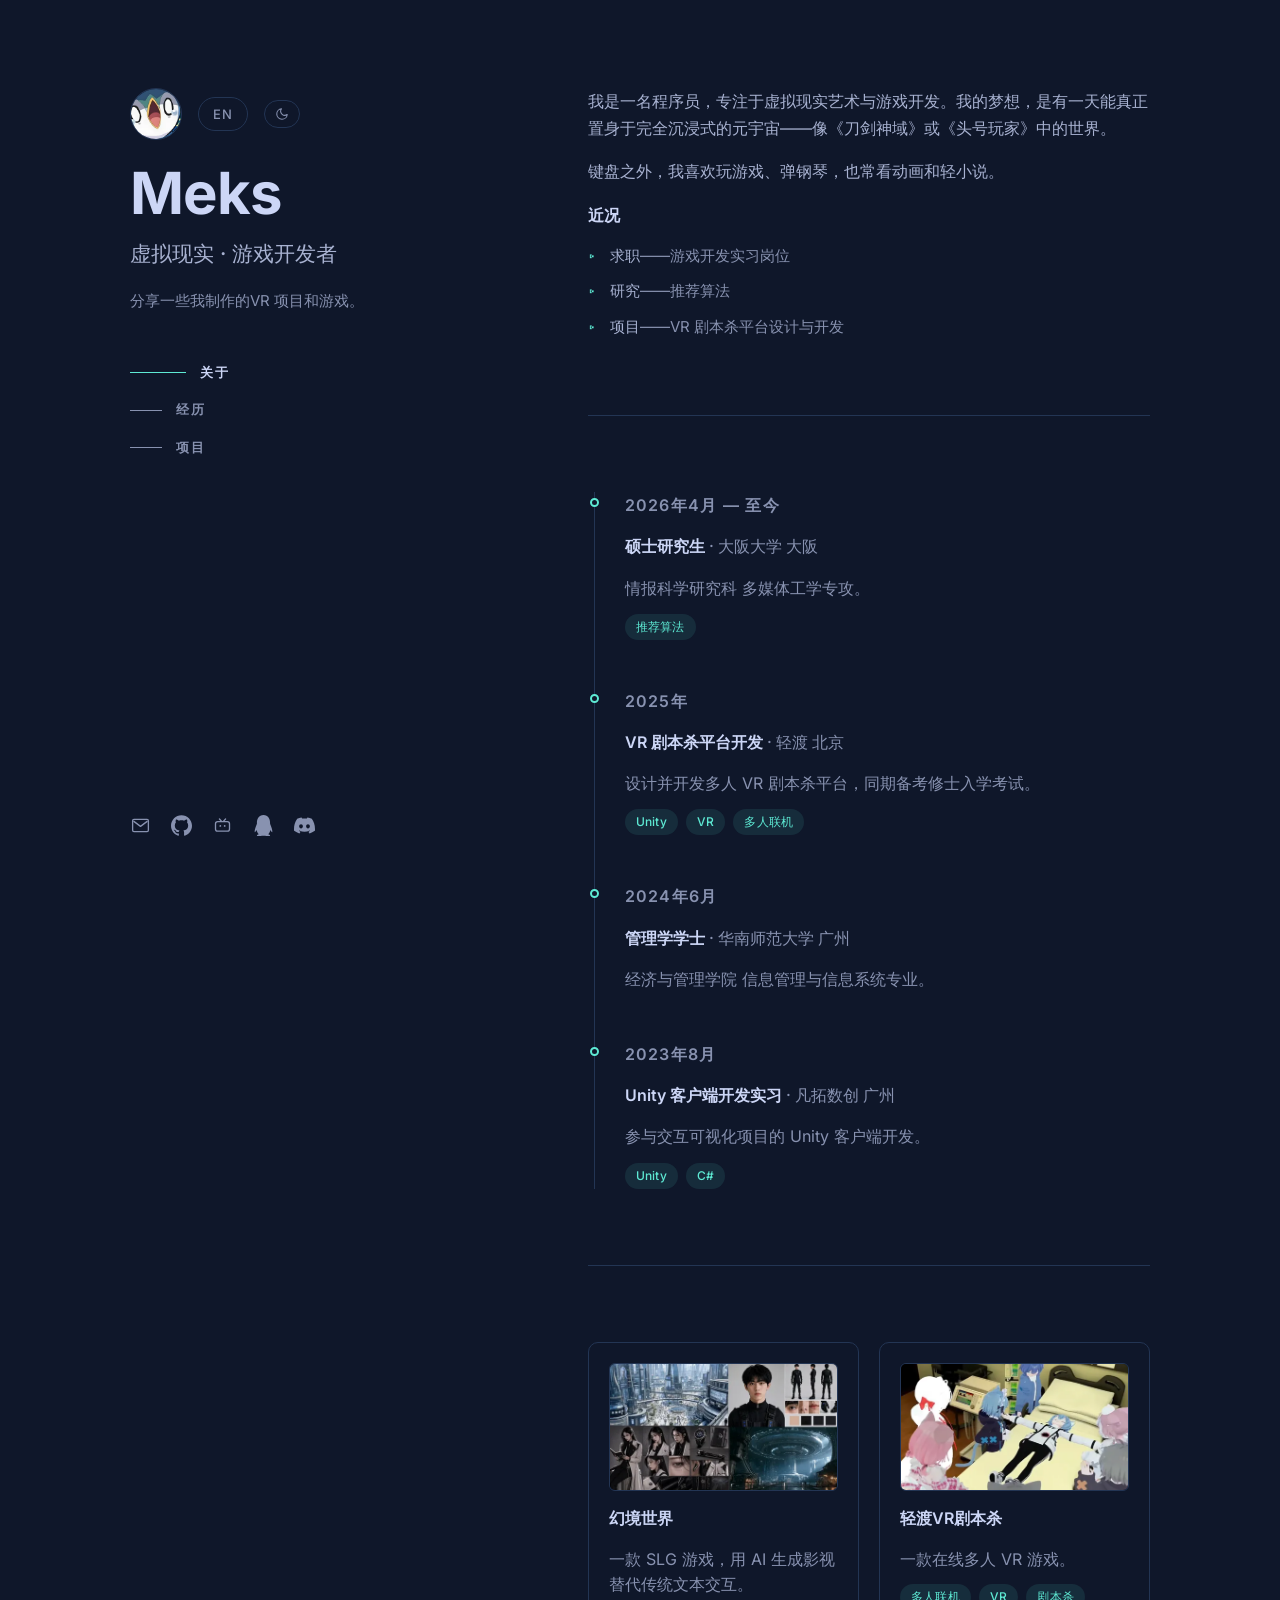
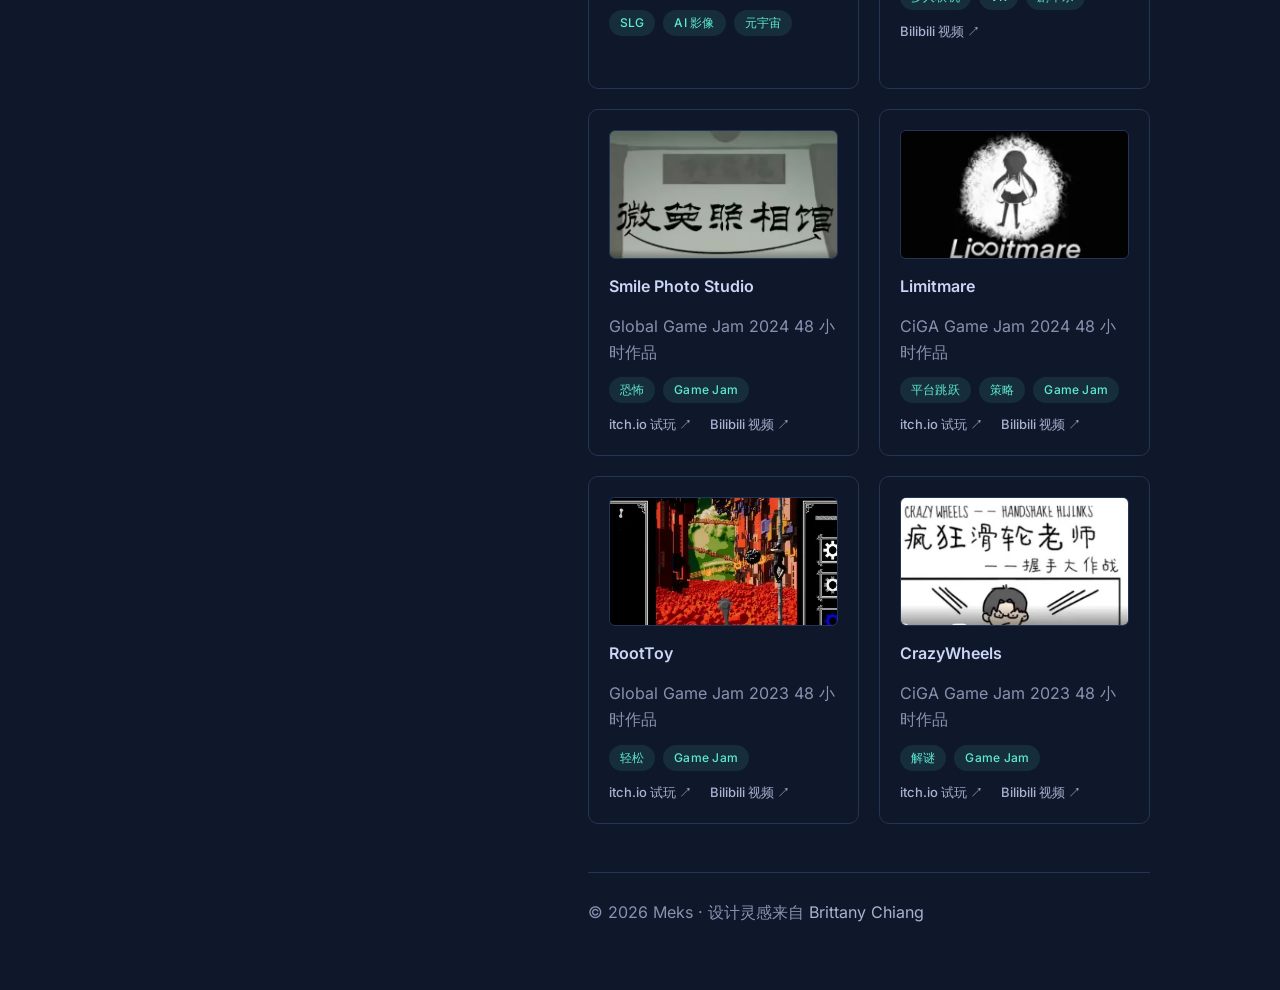
==== commit 08ccacd7: "Polish layout and styles, extend main.js interactions" ====
--- a/index-zh.html
+++ b/index-zh.html
@@ -7,8 +7,9 @@
 <meta name="description" content="这里是分享一些我制作的VR 项目和游戏。">
 <link rel="icon" href="data:image/svg+xml,%3Csvg xmlns='http://www.w3.org/2000/svg' viewBox='0 0 32 32'%3E%3Ccircle cx='16' cy='16' r='9' fill='%235EEAD4'/%3E%3C/svg%3E">
 <link rel="preload" href="fonts/inter/UcC73FwrK3iLTeHuS_nVMrMxCp50SjIa1ZL7.woff2" as="font" type="font/woff2" crossorigin>
+<script>try{var t=localStorage.getItem('theme');if(t)document.documentElement.setAttribute('data-theme',t);}catch(e){}</script>
 <link rel="stylesheet" href="fonts/fonts.css?v=4">
-<link rel="stylesheet" href="css/style.css?v=17">
+<link rel="stylesheet" href="css/style.css?v=20">
 </head>
 <body>
 
@@ -19,6 +20,10 @@
       <div class="side-avatar-row">
         <img class="side-avatar" src="images/piplup-256.webp" alt="Meks 的头像" width="52" height="52">
         <a class="lang-switch" href="index.html" hreflang="en">EN</a>
+        <button class="theme-toggle" type="button" aria-label="切换深色 / 浅色主题" title="切换主题">
+          <svg class="icon-moon" viewBox="0 0 24 24" fill="none" stroke="currentColor" stroke-width="1.8" stroke-linecap="round" stroke-linejoin="round" aria-hidden="true"><path d="M21 12.79A9 9 0 1 1 11.21 3 7 7 0 0 0 21 12.79z"/></svg>
+          <svg class="icon-sun" viewBox="0 0 24 24" fill="none" stroke="currentColor" stroke-width="1.8" stroke-linecap="round" stroke-linejoin="round" aria-hidden="true"><circle cx="12" cy="12" r="4"/><path d="M12 2v2M12 20v2M4.93 4.93l1.41 1.41M17.66 17.66l1.41 1.41M2 12h2M20 12h2M4.93 19.07l1.41-1.41M17.66 6.34l1.41-1.41"/></svg>
+        </button>
       </div>
       <h1 class="side-name">Meks</h1>
       <p class="side-role">虚拟现实 · 游戏开发者</p>
@@ -158,6 +163,6 @@
   </main>
 </div>
 
-<script src="js/main.js?v=11"></script>
+<script src="js/main.js?v=12"></script>
 </body>
 </html>
--- a/css/style.css
+++ b/css/style.css
@@ -5,13 +5,29 @@
 :root {
   --bg: #0F172A;
   --bg-card: #112240;
+  --card-hover: rgba(17, 34, 64, .55);
   --line: #233554;
   --text: #CCD6F6;
   --text-mid: #A8B2D1;
   --text-dim: #8892B0;
   --accent: #5EEAD4;
   --accent-tint: rgba(94, 234, 212, .1);
+  --accent-border: rgba(94, 234, 212, .45);
   --sans: "Inter", "PingFang SC", "Hiragino Sans GB", "Microsoft YaHei", "Noto Sans SC", sans-serif;
+}
+
+/* 浅色（米白）主题 */
+[data-theme="light"] {
+  --bg: #F7F3EA;
+  --bg-card: #FFFFFF;
+  --card-hover: #FFFFFF;
+  --line: #E4DECD;
+  --text: #1F2430;
+  --text-mid: #3E4456;
+  --text-dim: #6B7280;
+  --accent: #0D9488;
+  --accent-tint: rgba(13, 148, 136, .12);
+  --accent-border: rgba(13, 148, 136, .45);
 }
 
 *, *::before, *::after { box-sizing: border-box; margin: 0; padding: 0; }
@@ -124,7 +140,26 @@
   padding: 5px 14px;
   transition: color .25s ease, border-color .25s ease;
 }
-.lang-switch:hover { color: var(--accent); border-color: rgba(94, 234, 212, .45); }
+.lang-switch:hover { color: var(--accent); border-color: var(--accent-border); }
+
+/* 主题切换（深浅色，语言切换旁小按钮） */
+.theme-toggle {
+  font: inherit;
+  color: var(--text-dim);
+  background: none;
+  border: 1px solid var(--line);
+  border-radius: 999px;
+  padding: 6px 10px;
+  cursor: pointer;
+  display: inline-flex;
+  align-items: center;
+  transition: color .25s ease, border-color .25s ease;
+}
+.theme-toggle:hover { color: var(--accent); border-color: var(--accent-border); }
+.theme-toggle svg { width: 14px; height: 14px; display: block; }
+.theme-toggle .icon-sun { display: none; }
+[data-theme="light"] .theme-toggle .icon-sun { display: block; }
+[data-theme="light"] .theme-toggle .icon-moon { display: none; }
 
 /* ---------- 社交图标 ---------- */
 .socials { display: flex; align-items: center; gap: 20px; }
@@ -226,6 +261,8 @@
   color: var(--text-dim);
   white-space: nowrap;
 }
+/* 浅色模式下日期与标题同色，避免灰字在米白底上对比度不足 */
+[data-theme="light"] .xp-date { color: var(--text); }
 .xp-title {
   font-size: 16.5px;
   font-weight: 600;
@@ -267,8 +304,8 @@
   transition: border-color .25s ease, transform .25s ease, background-color .25s ease;
 }
 .proj:hover {
-  border-color: rgba(94, 234, 212, .45);
-  background: rgba(17, 34, 64, .55);
+  border-color: var(--accent-border);
+  background: var(--card-hover);
   transform: translateY(-3px);
 }
 .proj-thumb {
